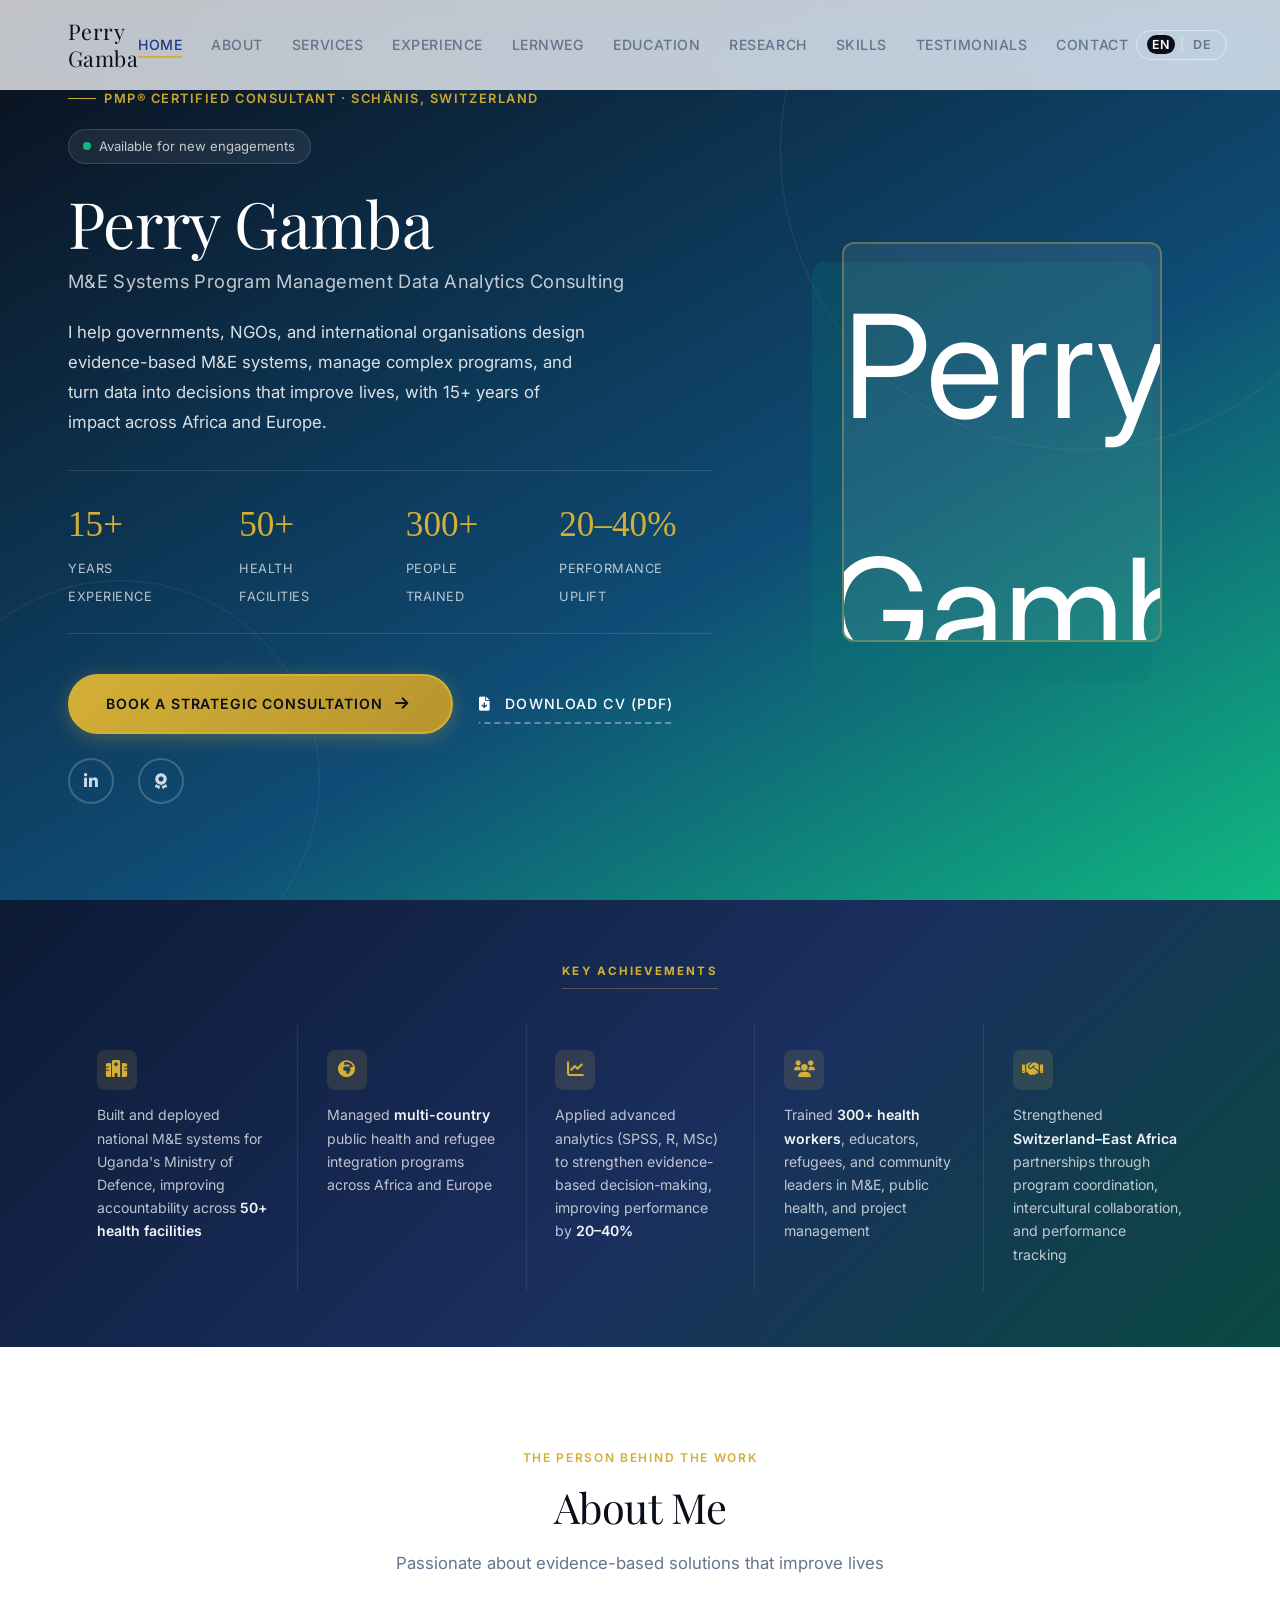
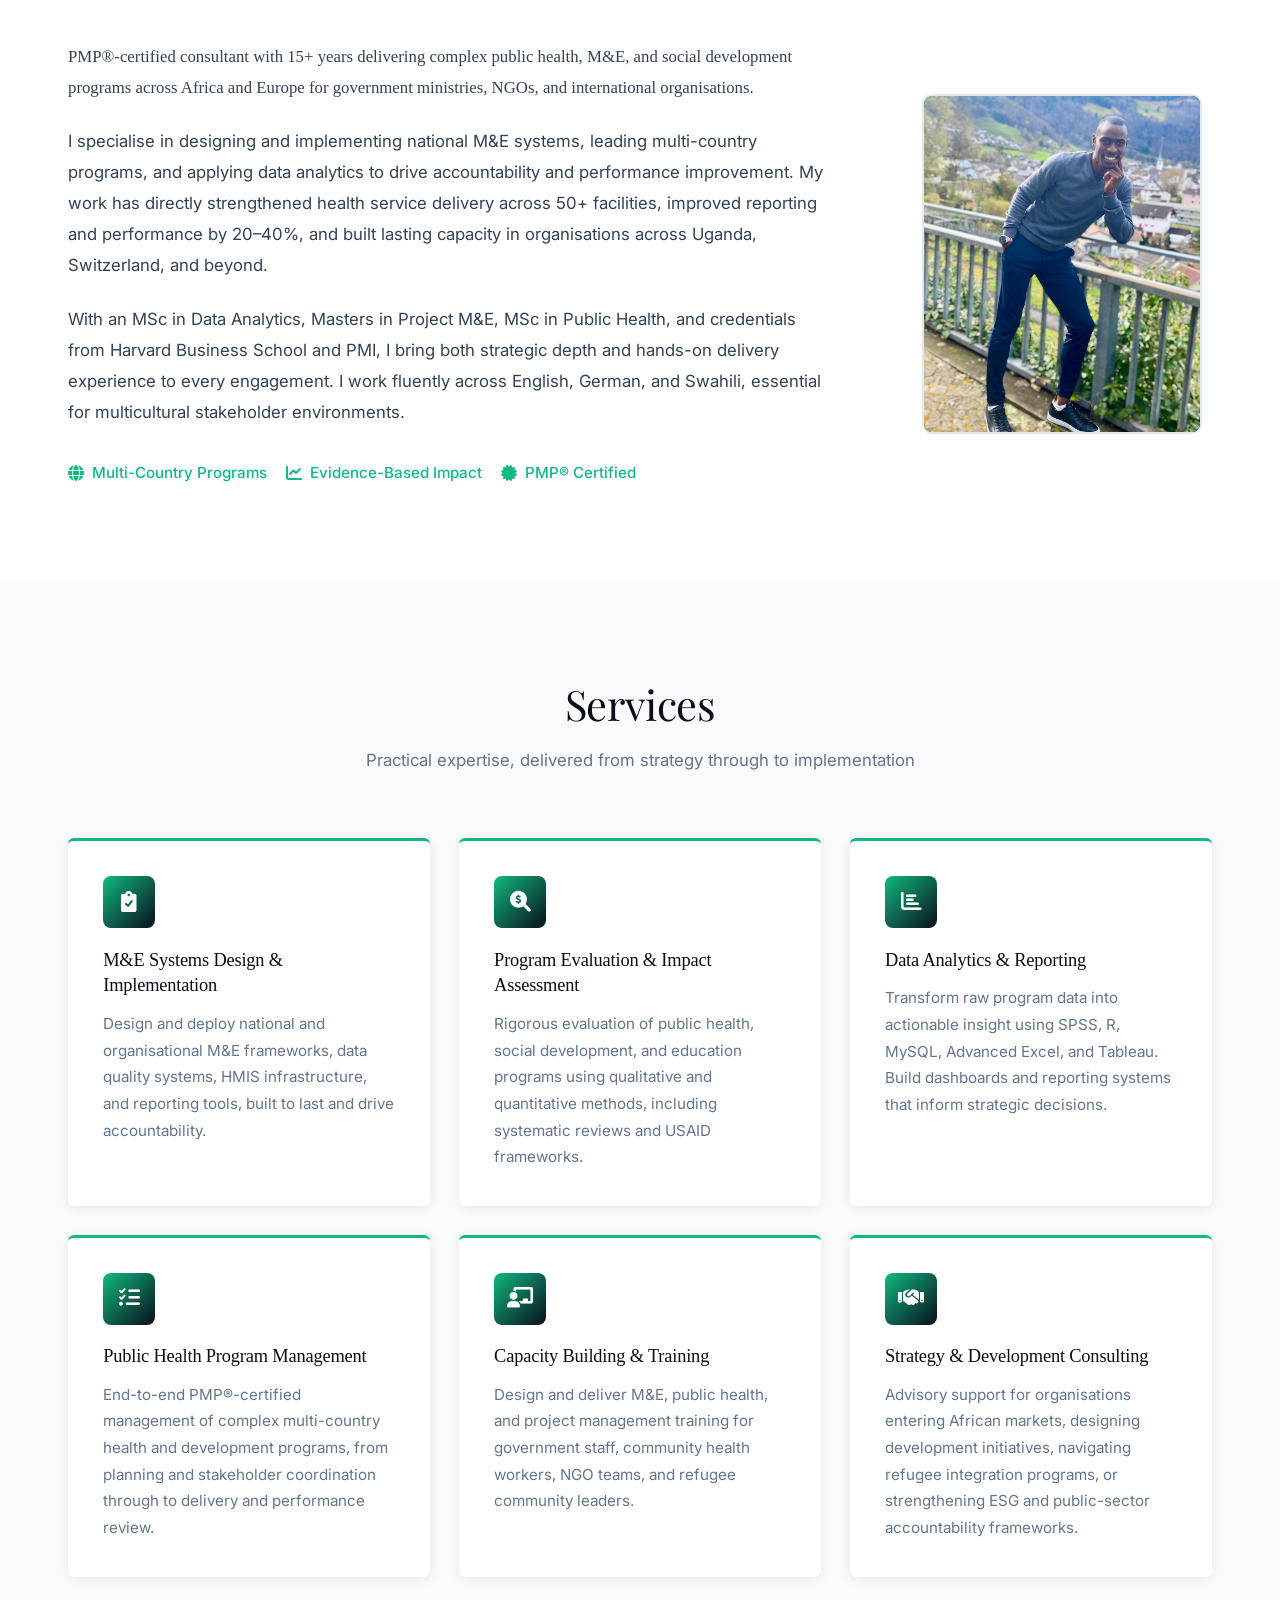
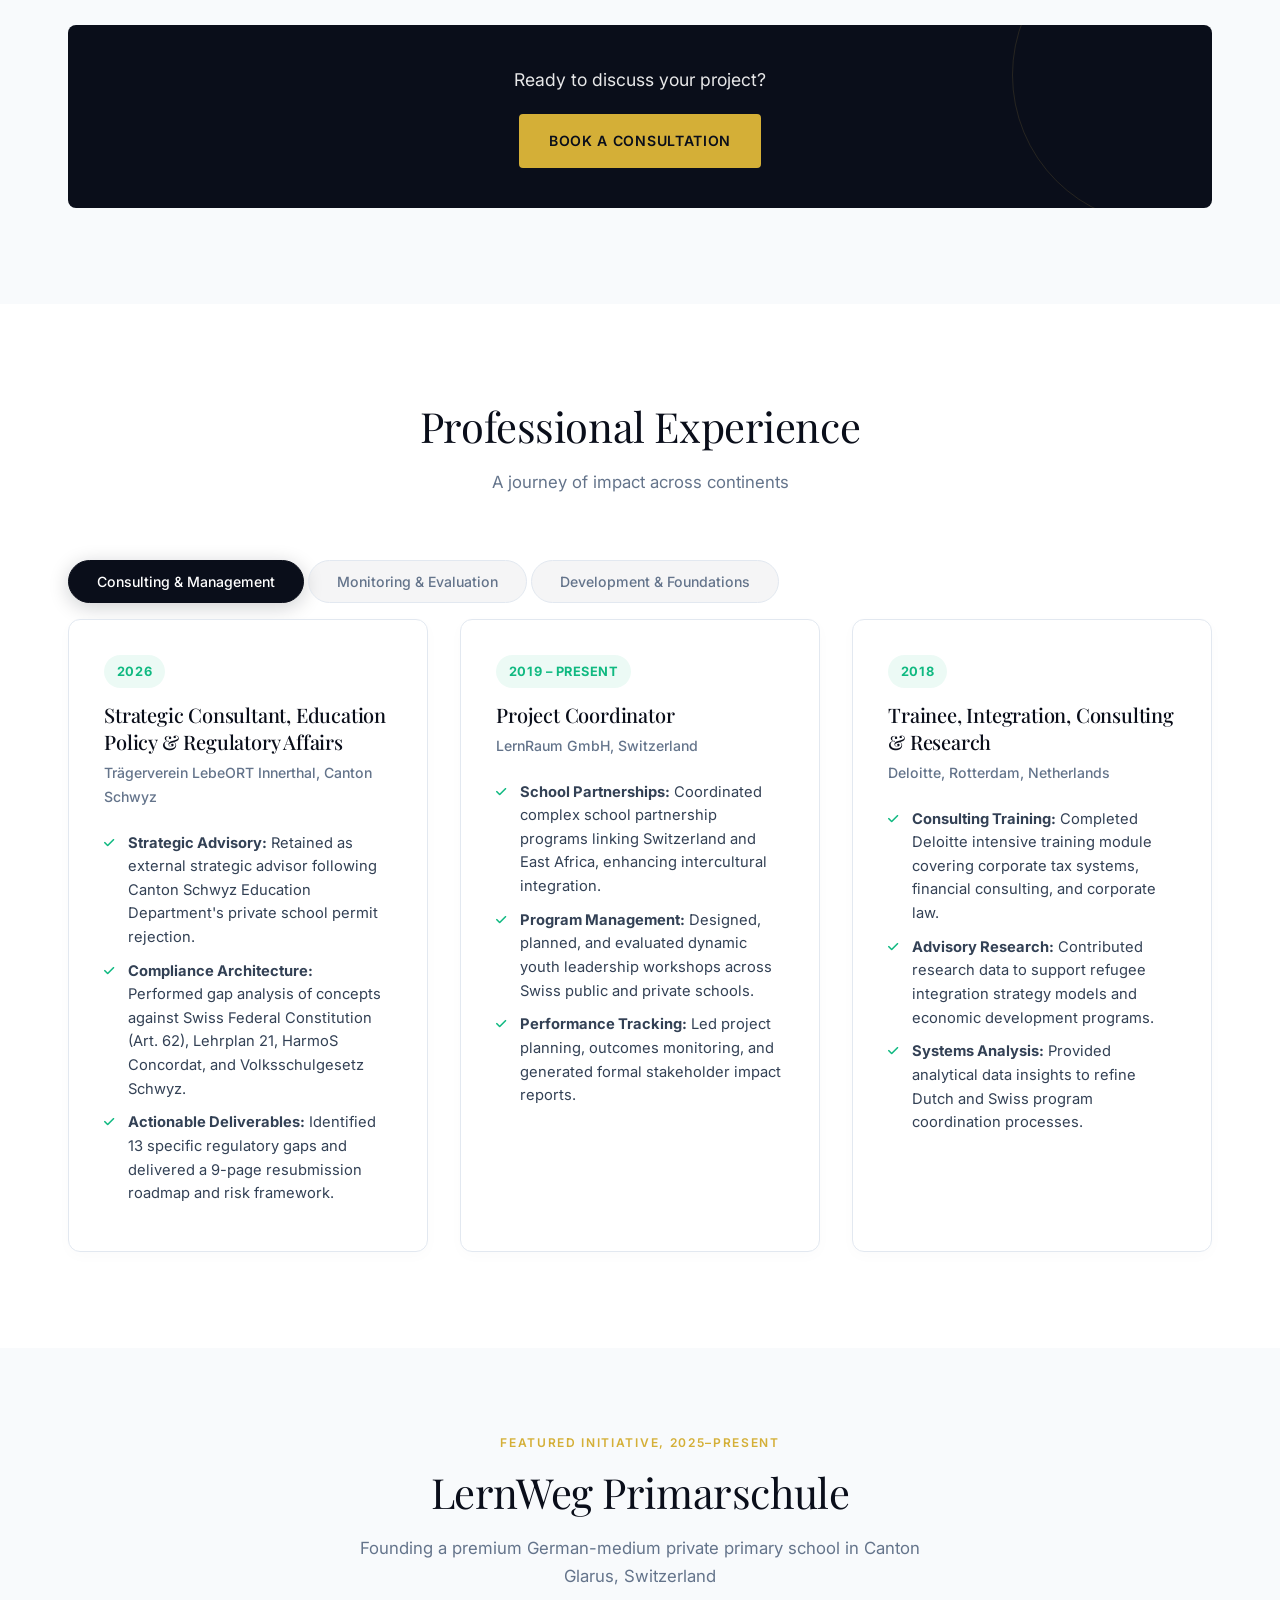
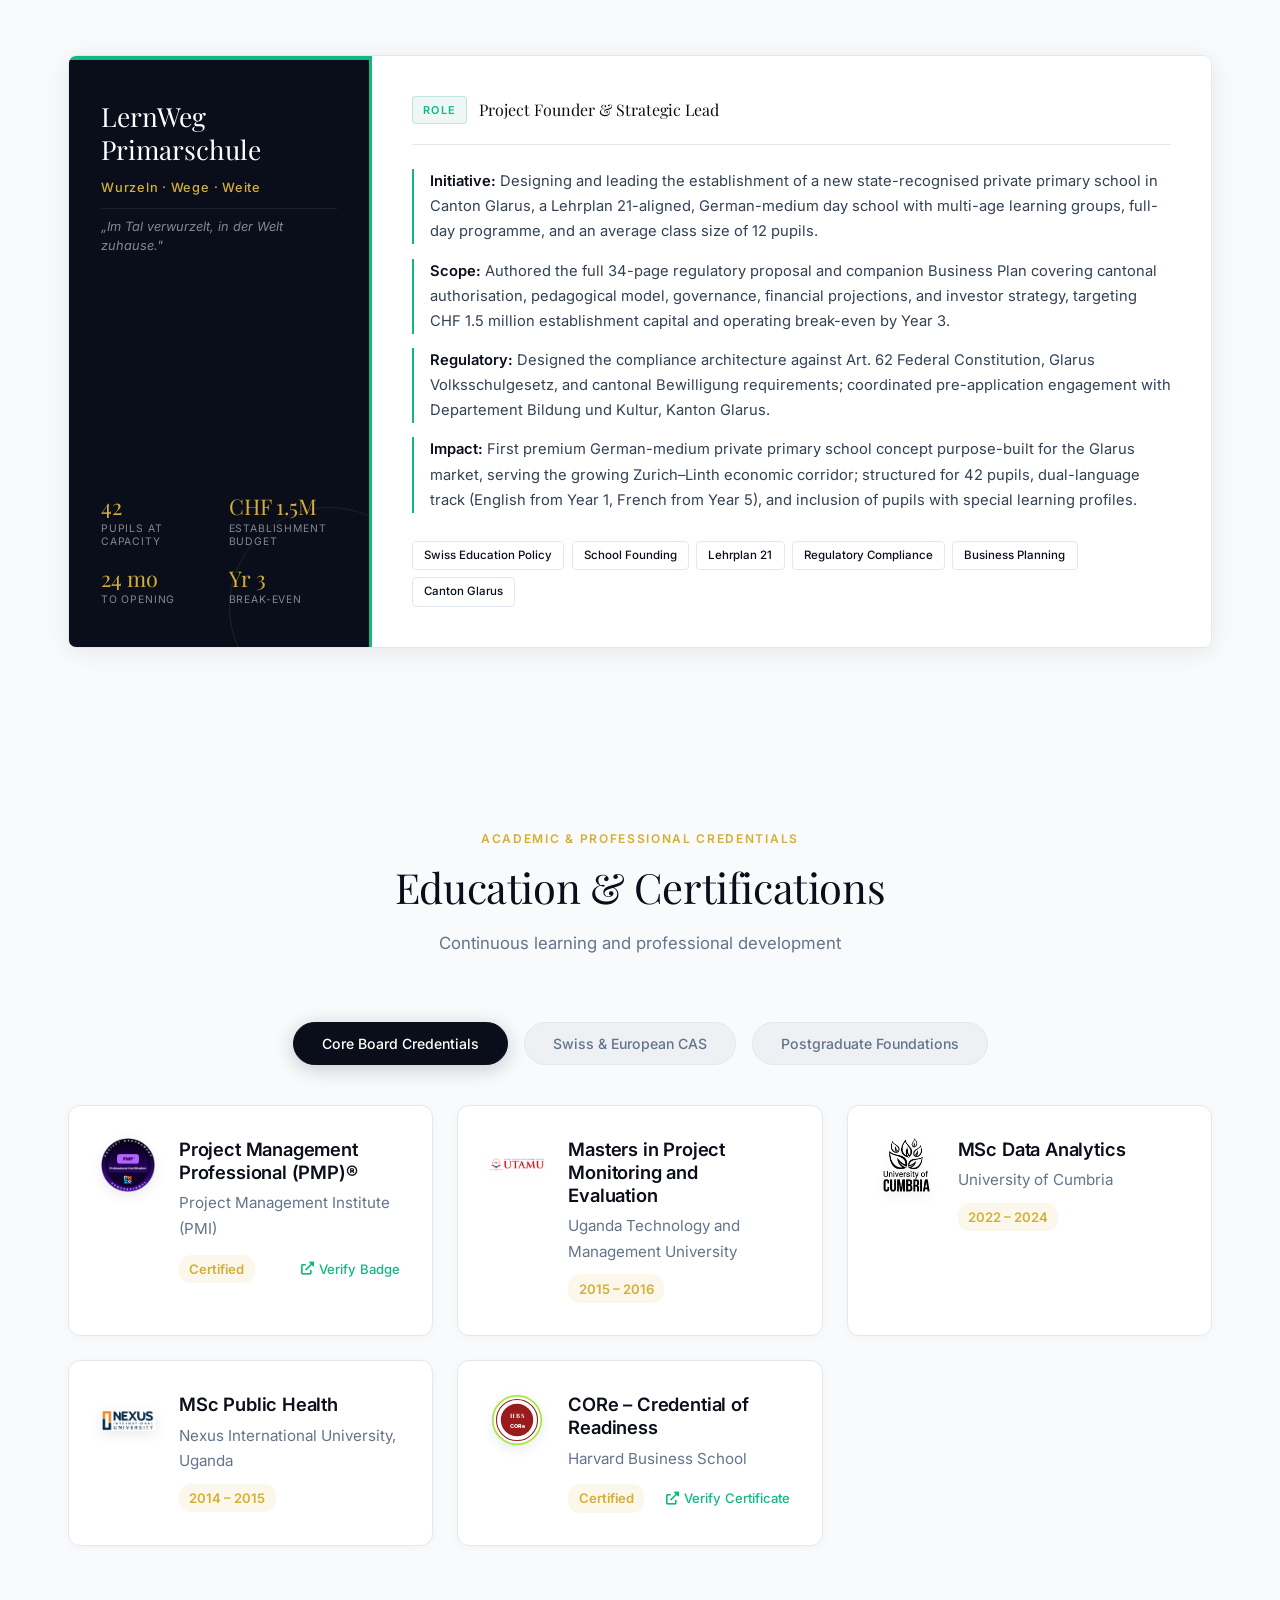
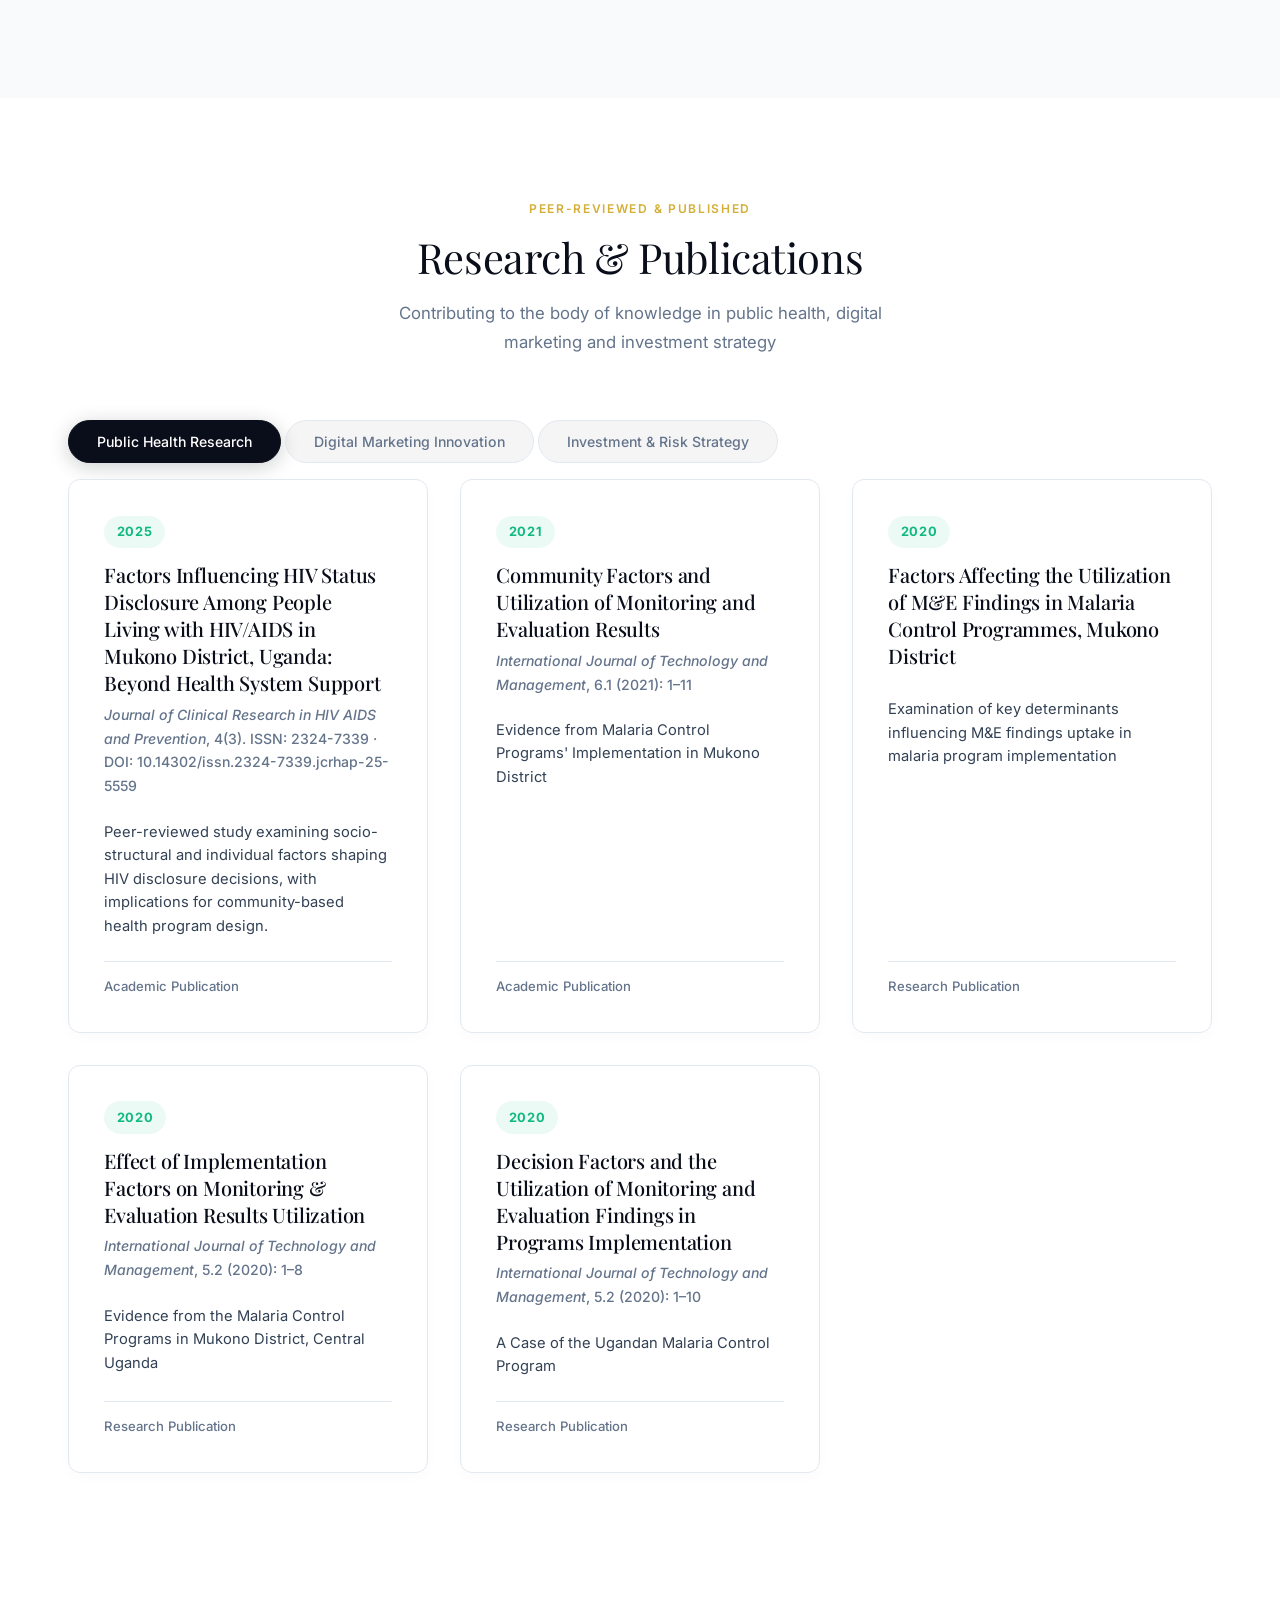
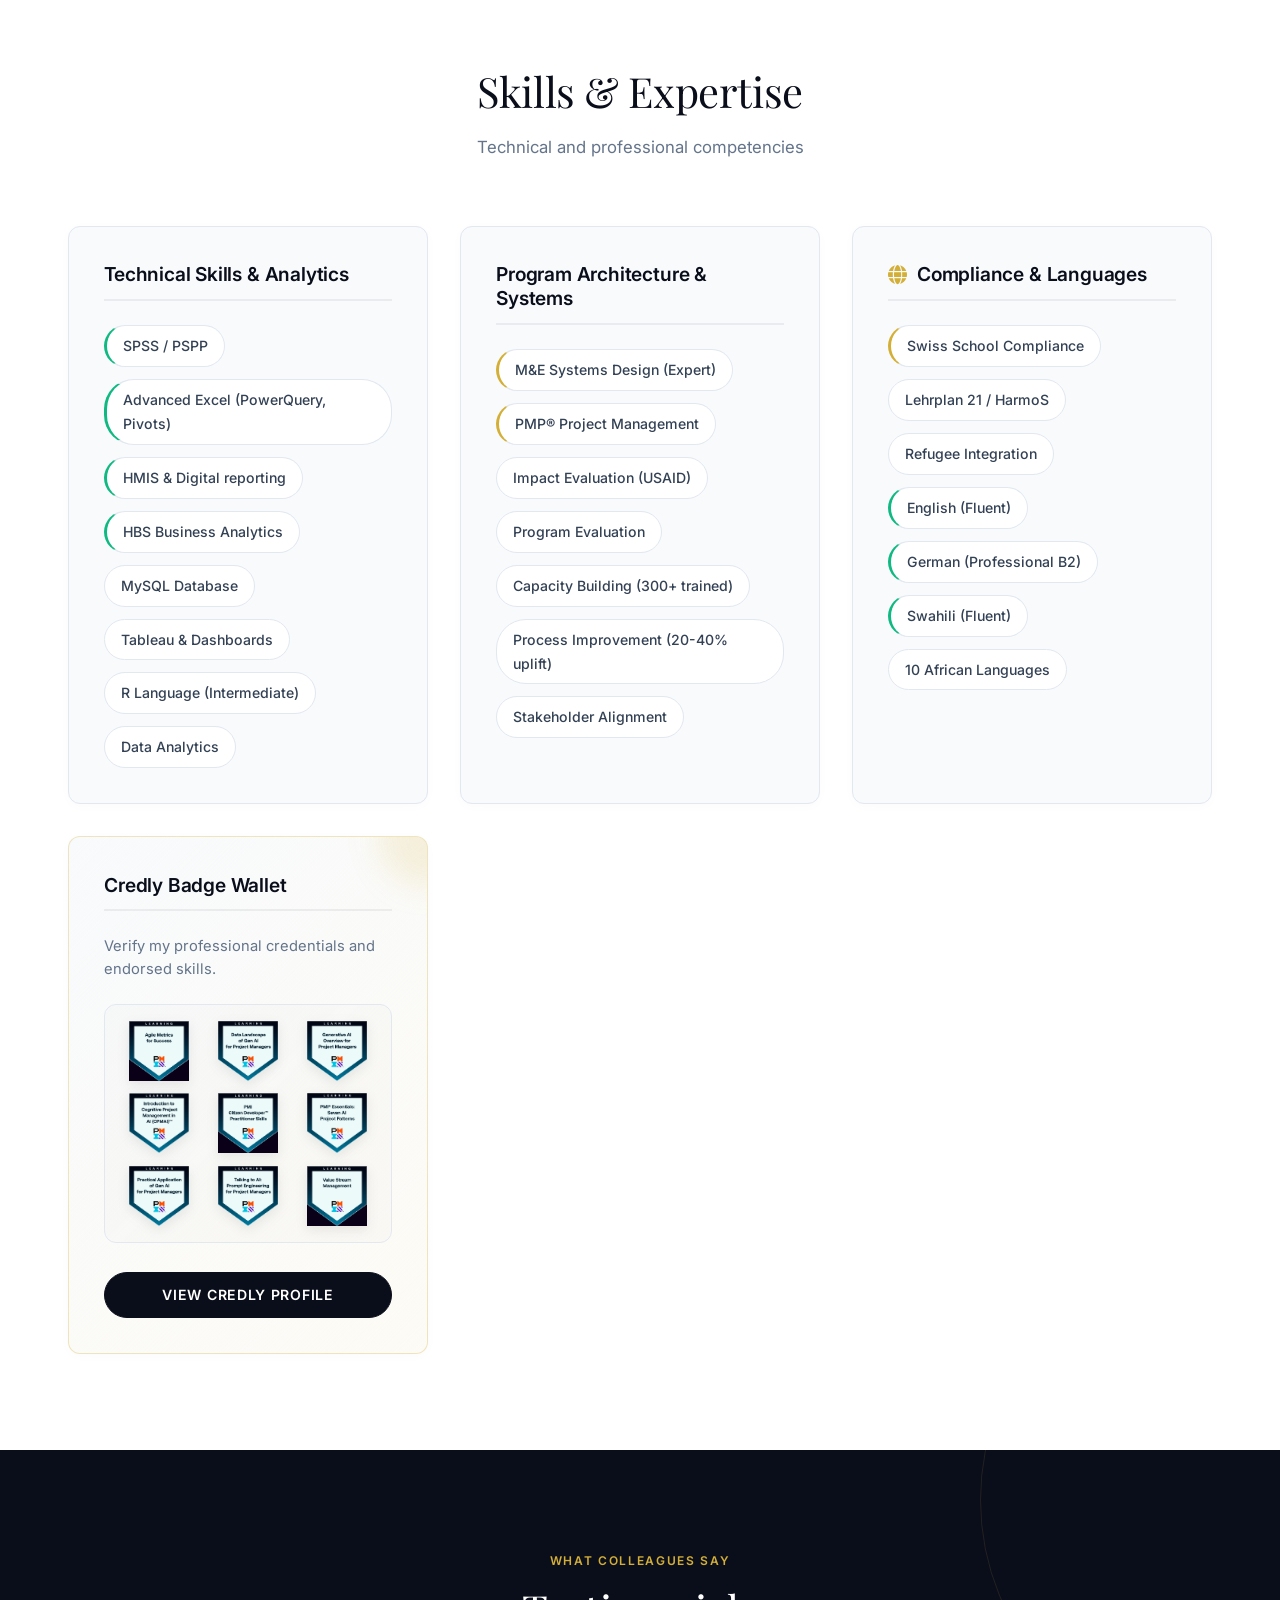
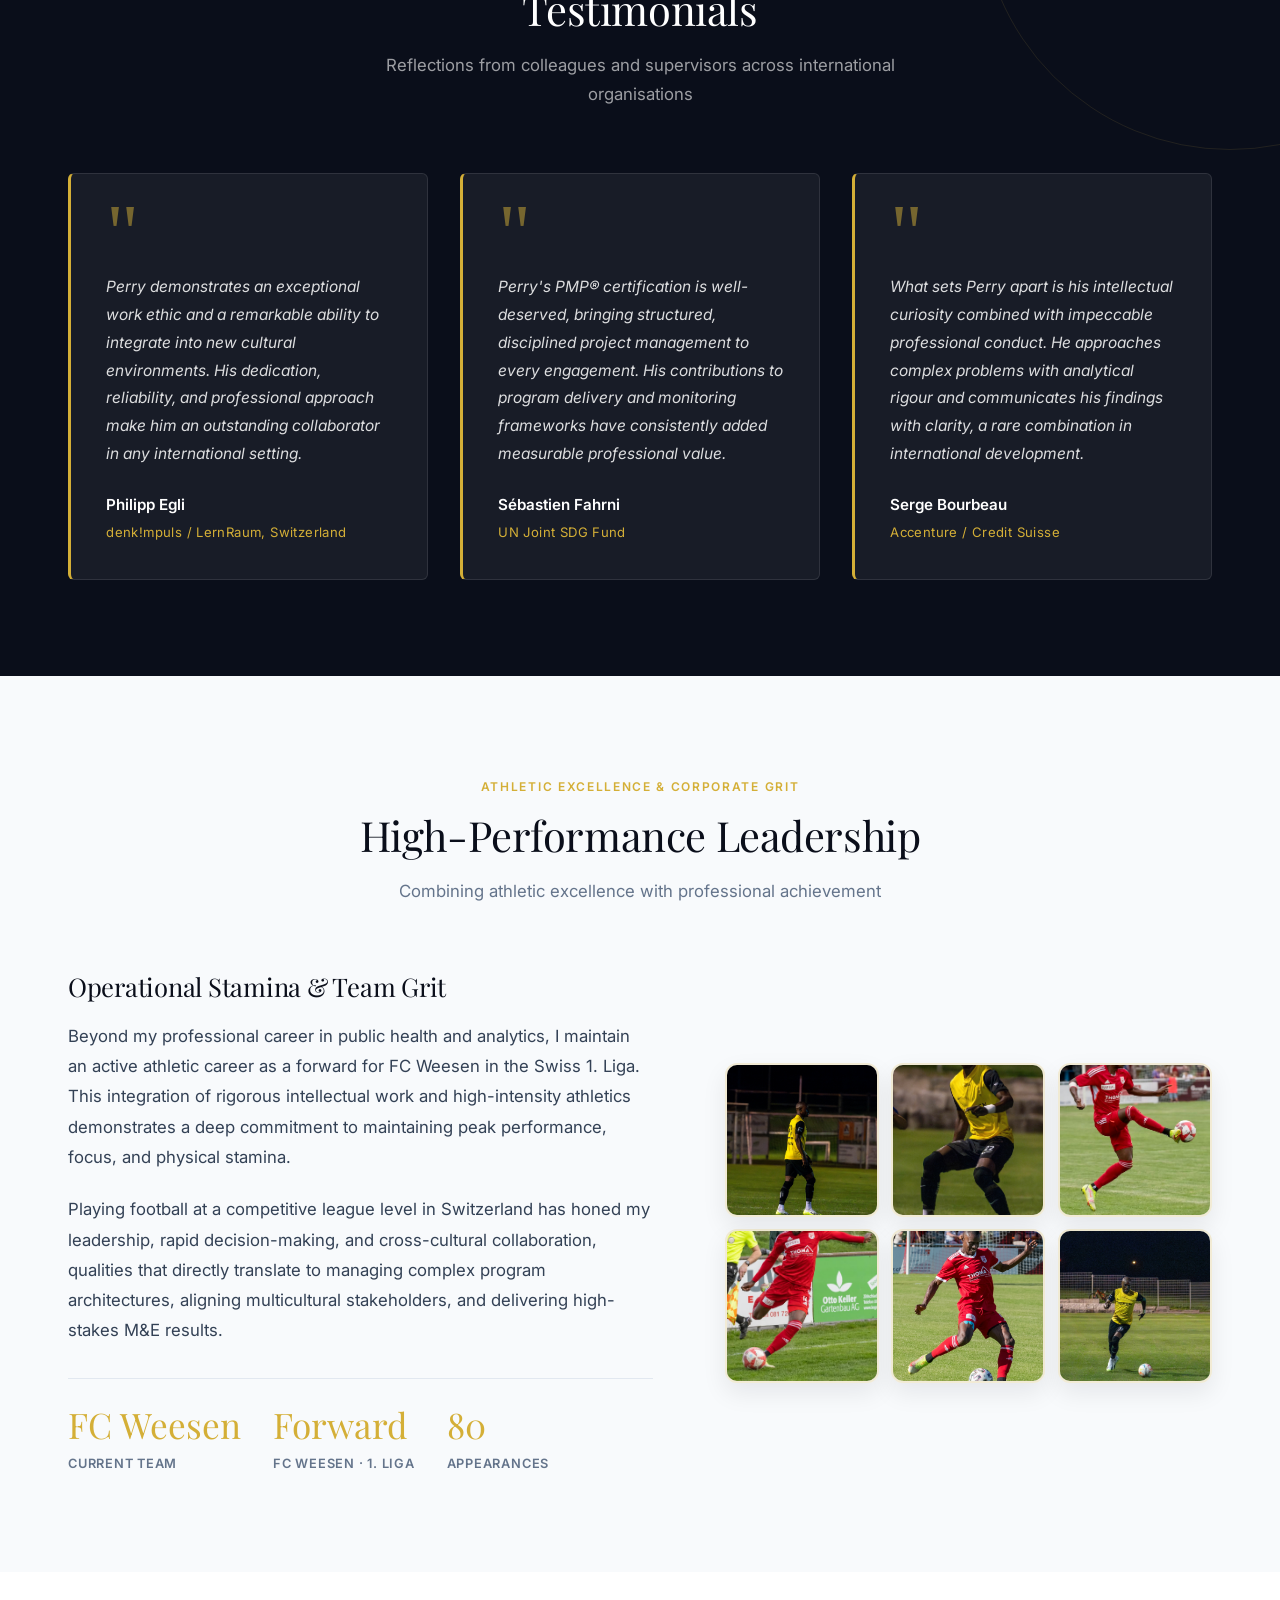
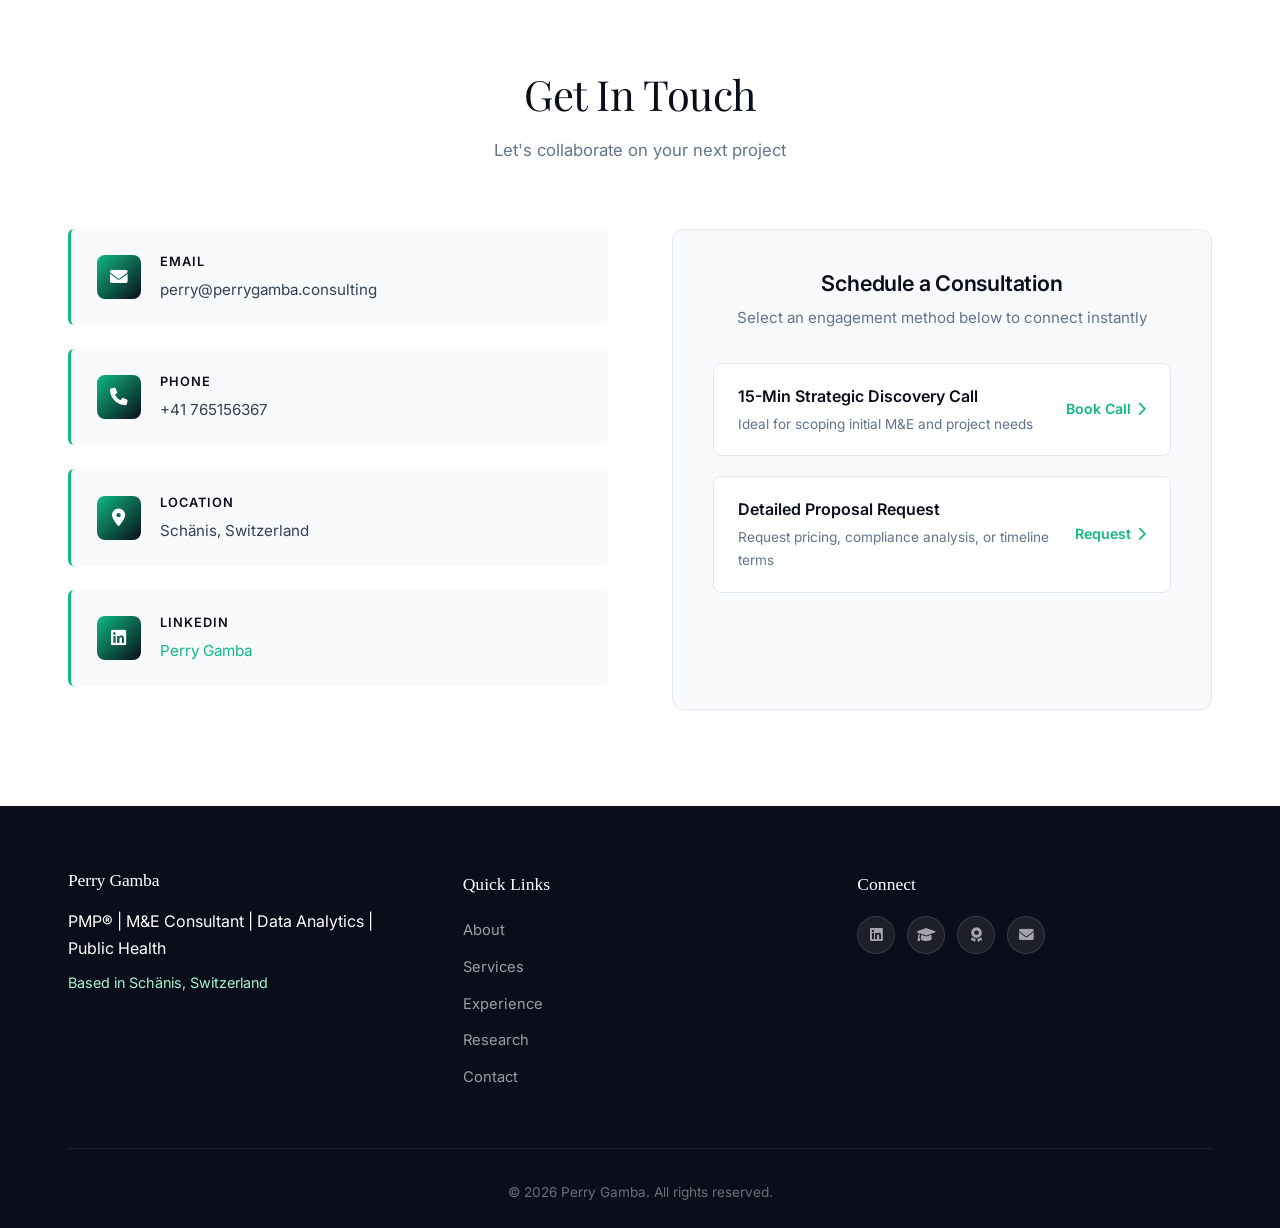
==== index.html @ e929fe18 "Improve explanation and journal details for digital marketing forms study (3377)" ====
<!DOCTYPE html>
<html lang="en">
<head>
    <meta charset="UTF-8">
    <meta name="viewport" content="width=device-width, initial-scale=1.0">
    <title>Perry Gamba - M&E Consultant | Program Management | Data Analytics</title>
    <meta name="description" content="Perry Gamba is a PMP®-certified consultant with 15+ years of experience in M&E systems design, program management, public health, and data analytics across Africa and Europe. Based in Switzerland.">
    <link rel="stylesheet" href="styles.css">
    <link href="https://fonts.googleapis.com/css2?family=Playfair+Display:ital,wght@0,400..900;1,400..900&family=Inter:wght@300;400;500;600;700&display=swap" rel="stylesheet">
    <link rel="stylesheet" href="https://cdnjs.cloudflare.com/ajax/libs/font-awesome/6.0.0/css/all.min.css">
    
    <!-- Open Graph / Facebook Meta Tags -->
    <meta property="og:title" content="Perry Gamba - M&E Consultant | Program Management | Data Analytics">
    <meta property="og:description" content="PMP®-certified consultant with 15+ years of experience in M&E systems design, program management, public health, and data analytics across Africa and Europe. Based in Switzerland.">
    <meta property="og:image" content="https://www.perrygamba.consulting/assets/images/Z92_0616.jpeg">
    <meta property="og:url" content="https://www.perrygamba.consulting/">
    <meta property="og:type" content="website">

    <!-- Twitter Meta Tags -->
    <meta name="twitter:card" content="summary_large_image">
    <meta name="twitter:title" content="Perry Gamba - M&E Consultant | Program Management">
    <meta name="twitter:description" content="15+ years experience in public health program management, M&E systems design, and data analytics.">
    <meta name="twitter:image" content="https://www.perrygamba.consulting/assets/images/Z92_0616.jpeg">

    <!-- Favicon and App Icons -->
    <link rel="icon" type="image/svg+xml" href="data:image/svg+xml,<svg xmlns=%22http://www.w3.org/2000/svg%22 viewBox=%220 0 100 100%22><rect width=%22100%22 height=%22100%22 rx=%2220%22 fill=%22%230a0e1a%22/><text y=%22.75em%22 x=%22.18em%22 font-family=%22serif%22 font-size=%2260%22 fill=%22%23c9a84c%22 font-weight=%22bold%22>PG</text></svg>">
    
    <!-- JSON-LD Structured Schema -->
    <script type="application/ld+json">
    [
      {
        "@context": "https://schema.org",
        "@type": "Person",
        "name": "Perry Gamba",
        "jobTitle": "M&E Consultant & Program Manager",
        "description": "PMP®-certified consultant with 15+ years of experience in M&E systems design, program management, public health, and data analytics across Africa and Europe.",
        "url": "https://www.perrygamba.consulting",
        "image": "https://www.perrygamba.consulting/assets/images/Z92_0616.jpeg",
        "telephone": "+41765156367",
        "email": "perry@perrygamba.consulting",
        "address": {
          "@type": "PostalAddress",
          "addressLocality": "Schänis",
          "addressRegion": "SG",
          "postalCode": "8718",
          "addressCountry": "CH"
        },
        "sameAs": [
          "https://www.linkedin.com/in/perry-gamba-05147668/",
          "https://independent.academia.edu/PerryGamba"
        ],
        "hasCredential": [
          {"@type": "EducationalOccupationalCredential", "name": "PMP®, Project Management Professional", "credentialCategory": "certification"},
          {"@type": "EducationalOccupationalCredential", "name": "MSc Data Analytics", "credentialCategory": "degree"},
          {"@type": "EducationalOccupationalCredential", "name": "MSc Public Health", "credentialCategory": "degree"}
        ]
      },
      {
        "@context": "https://schema.org",
        "@type": "ProfessionalService",
        "name": "Perry Gamba Consulting",
        "image": "https://www.perrygamba.consulting/assets/images/Z92_0616.jpeg",
        "address": {
          "@type": "PostalAddress",
          "addressLocality": "Schänis",
          "addressRegion": "SG",
          "postalCode": "8718",
          "addressCountry": "CH"
        },
        "telephone": "+41765156367",
        "url": "https://www.perrygamba.consulting",
        "priceRange": "$$$",
        "knowsAbout": ["Monitoring and Evaluation", "Program Management", "Data Analytics", "Public Health", "Capacity Building"]
      }
    ]
    </script>
</head>
<body>
    <!-- Navigation -->
    <nav class="navbar">
        <div class="nav-container">
            <div class="nav-logo">
                <h2>Perry Gamba</h2>
            </div>
            <ul class="nav-menu">
                <li class="nav-item">
                    <a href="#home" class="nav-link" data-key="nav.home">Home</a>
                </li>
                <li class="nav-item">
                    <a href="#about" class="nav-link" data-key="nav.about">About</a>
                </li>
                <li class="nav-item">
                    <a href="#services" class="nav-link" data-key="nav.services">Services</a>
                </li>
                <li class="nav-item">
                    <a href="#experience" class="nav-link" data-key="nav.experience">Experience</a>
                </li>
                <li class="nav-item">
                    <a href="#lernweg" class="nav-link" data-key="nav.lernweg">LernWeg</a>
                </li>
                <li class="nav-item">
                    <a href="#education" class="nav-link" data-key="nav.education">Education</a>
                </li>
                <li class="nav-item">
                    <a href="#research" class="nav-link" data-key="nav.research">Research</a>
                </li>
                <li class="nav-item">
                    <a href="#skills" class="nav-link" data-key="nav.skills">Skills</a>
                </li>
                <li class="nav-item">
                    <a href="#testimonials" class="nav-link" data-key="nav.testimonials">Testimonials</a>
                </li>
                <li class="nav-item">
                    <a href="#contact" class="nav-link" data-key="nav.contact">Contact</a>
                </li>
            </ul>
            <div class="lang-toggle" role="group" aria-label="Language Selector">
                <button class="lang-btn active" data-lang="en" aria-label="Switch language to English">EN</button>
                <span class="lang-divider" aria-hidden="true">|</span>
                <button class="lang-btn" data-lang="de" aria-label="Sprache auf Deutsch umstellen">DE</button>
            </div>
            <div class="hamburger">
                <span class="bar"></span>
                <span class="bar"></span>
                <span class="bar"></span>
            </div>
        </div>
    </nav>

    <!-- Hero Section -->
    <section id="home" class="hero">
        <div class="hero-container">
            <div class="hero-content">
                <div class="hero-eyebrow" data-key="hero.eyebrow">PMP® Certified Consultant · Schänis, Switzerland</div>
                <div class="availability-badge">
                    <span class="availability-dot"></span>
                    <span data-key="hero.availability">Available for new engagements</span>
                </div>
                <h1 class="hero-title">
                    <span class="hero-name">Perry Gamba</span>
                    <span class="hero-subtitle" data-key="hero.subtitle">M&E Systems   Program Management   Data Analytics   Consulting</span>
                </h1>
                <p class="hero-description" data-key="hero.description">
                    I help governments, NGOs, and international organisations design evidence-based M&E systems, manage complex programs, and turn data into decisions that improve lives, with 15+ years of impact across Africa and Europe.
                </p>
                <div class="hero-stats">
                    <div class="stat">
                        <span class="stat-number">15+</span>
                        <span class="stat-label" data-key="hero.stat1">Years Experience</span>
                    </div>
                    <div class="stat">
                        <span class="stat-number">50+</span>
                        <span class="stat-label" data-key="hero.stat2">Health Facilities</span>
                    </div>
                    <div class="stat">
                        <span class="stat-number">300+</span>
                        <span class="stat-label" data-key="hero.stat3">People Trained</span>
                    </div>
                    <div class="stat">
                        <span class="stat-number">20–40%</span>
                        <span class="stat-label" data-key="hero.stat4">Performance Uplift</span>
                    </div>
                </div>
                <div class="hero-buttons-v2">
                    <a href="#contact" class="btn btn-premium-primary">
                        <span data-key="hero.cta.primary">Book a Strategic Consultation</span>
                        <i class="fas fa-arrow-right"></i>
                    </a>
                    <a id="cv-download-btn" href="assets/Perry_Gamba_CV_EN.pdf" download="Perry_Gamba_CV_EN.pdf" class="btn btn-premium-link" target="_blank">
                        <i class="fas fa-file-download"></i> <span data-key="hero.cta.cv">Download CV (PDF)</span>
                    </a>
                    <a href="https://www.linkedin.com/in/perry-gamba-05147668/" target="_blank" rel="noopener noreferrer" class="linkedin-icon-link">
                        <i class="fab fa-linkedin-in"></i>
                    </a>
                    <a href="https://www.credly.com/users/perry-gamba" target="_blank" rel="noopener noreferrer" class="credly-icon-link" title="Credly Portfolio">
                        <i class="fas fa-award"></i>
                    </a>
                </div>
            </div>
            <div class="hero-image">
                <div class="hero-avatar">
                    <img src="assets/images/Z92_0616.jpeg" alt="Perry Gamba" class="hero-photo" width="320" height="400" fetchpriority="high">
                </div>
            </div>
        </div>
    </section>

    <!-- Key Achievements Strip -->
    <section class="achievements-strip">
        <div class="container">
            <div class="achievements-strip-header">
                <span class="achievements-eyebrow" data-key="achieve.eyebrow">Key Achievements</span>
            </div>
            <div class="achievements-strip-grid">
                <div class="achievement-item">
                    <div class="achievement-icon"><i class="fas fa-hospital"></i></div>
                    <p data-key="achieve.1">Built and deployed national M&E systems for Uganda's Ministry of Defence, improving accountability across <strong>50+ health facilities</strong></p>
                </div>
                <div class="achievement-item">
                    <div class="achievement-icon"><i class="fas fa-globe-africa"></i></div>
                    <p data-key="achieve.2">Managed <strong>multi-country</strong> public health and refugee integration programs across Africa and Europe</p>
                </div>
                <div class="achievement-item">
                    <div class="achievement-icon"><i class="fas fa-chart-line"></i></div>
                    <p data-key="achieve.3">Applied advanced analytics (SPSS, R, MSc) to strengthen evidence-based decision-making, improving performance by <strong>20–40%</strong></p>
                </div>
                <div class="achievement-item">
                    <div class="achievement-icon"><i class="fas fa-users"></i></div>
                    <p data-key="achieve.4">Trained <strong>300+ health workers</strong>, educators, refugees, and community leaders in M&E, public health, and project management</p>
                </div>
                <div class="achievement-item">
                    <div class="achievement-icon"><i class="fas fa-handshake"></i></div>
                    <p data-key="achieve.5">Strengthened <strong>Switzerland–East Africa</strong> partnerships through program coordination, intercultural collaboration, and performance tracking</p>
                </div>
            </div>
        </div>
    </section>

    <!-- About Section -->
    <section id="about" class="about">
        <div class="container">
            <div class="section-header">
                <span class="section-eyebrow" data-key="about.eyebrow">The Person Behind the Work</span>
                <h2 class="section-title" data-key="about.title">About Me</h2>
                <p class="section-subtitle" data-key="about.subtitle">Passionate about evidence-based solutions that improve lives</p>
            </div>
            <div class="about-content">
                <div class="about-text">
                    <p class="about-intro" data-key="about.intro">
                        PMP®-certified consultant with 15+ years delivering complex public health, M&E, and social development programs across Africa and Europe for government ministries, NGOs, and international organisations.
                    </p>
                    <p data-key="about.p1">
                        I specialise in designing and implementing national M&E systems, leading multi-country programs, and applying data analytics to drive accountability and performance improvement. My work has directly strengthened health service delivery across 50+ facilities, improved reporting and performance by 20–40%, and built lasting capacity in organisations across Uganda, Switzerland, and beyond.
                    </p>
                    <p data-key="about.p2">
                        With an MSc in Data Analytics, Masters in Project M&E, MSc in Public Health, and credentials from Harvard Business School and PMI, I bring both strategic depth and hands-on delivery experience to every engagement. I work fluently across English, German, and Swahili essential for multicultural stakeholder environments.
                    </p>
                    <div class="about-highlights">
                        <div class="highlight">
                            <i class="fas fa-globe"></i>
                            <span data-key="about.h1">Multi-Country Programs</span>
                        </div>
                        <div class="highlight">
                            <i class="fas fa-chart-line"></i>
                            <span data-key="about.h2">Evidence-Based Impact</span>
                        </div>
                        <div class="highlight">
                            <i class="fas fa-certificate"></i>
                            <span data-key="about.h3">PMP® Certified</span>
                        </div>
                    </div>
                </div>
                <div class="about-image">
                    <div class="about-avatar">
                        <img src="assets/images/IMG_3593.jpg" alt="Perry Gamba Professional" class="about-photo">
                    </div>
                </div>
            </div>
        </div>
    </section>

    <!-- Services Section -->
    <section id="services" class="services">
        <div class="container">
            <div class="section-header">
                <h2 class="section-title" data-key="services.title">Services</h2>
                <p class="section-subtitle" data-key="services.subtitle">Practical expertise, delivered from strategy through to implementation</p>
            </div>
            <div class="services-grid">
                <div class="service-card">
                    <div class="service-icon"><i class="fas fa-clipboard-check"></i></div>
                    <h3 data-key="s1.title">M&E Systems Design & Implementation</h3>
                    <p data-key="s1.desc">Design and deploy national and organisational M&E frameworks, data quality systems, HMIS infrastructure, and reporting tools built to last and drive accountability.</p>
                </div>
                <div class="service-card">
                    <div class="service-icon"><i class="fas fa-search-dollar"></i></div>
                    <h3 data-key="s2.title">Program Evaluation & Impact Assessment</h3>
                    <p data-key="s2.desc">Rigorous evaluation of public health, social development, and education programs using qualitative and quantitative methods, including systematic reviews and USAID frameworks.</p>
                </div>
                <div class="service-card">
                    <div class="service-icon"><i class="fas fa-chart-bar"></i></div>
                    <h3 data-key="s3.title">Data Analytics & Reporting</h3>
                    <p data-key="s3.desc">Transform raw program data into actionable insight using SPSS, R, MySQL, Advanced Excel, and Tableau. Build dashboards and reporting systems that inform strategic decisions.</p>
                </div>
                <div class="service-card">
                    <div class="service-icon"><i class="fas fa-tasks"></i></div>
                    <h3 data-key="s4.title">Public Health Program Management</h3>
                    <p data-key="s4.desc">End-to-end PMP®-certified management of complex multi-country health and development programs from planning and stakeholder coordination through to delivery and performance review.</p>
                </div>
                <div class="service-card">
                    <div class="service-icon"><i class="fas fa-chalkboard-teacher"></i></div>
                    <h3 data-key="s5.title">Capacity Building & Training</h3>
                    <p data-key="s5.desc">Design and deliver M&E, public health, and project management training for government staff, community health workers, NGO teams, and refugee community leaders.</p>
                </div>
                <div class="service-card">
                    <div class="service-icon"><i class="fas fa-handshake"></i></div>
                    <h3 data-key="s6.title">Strategy & Development Consulting</h3>
                    <p data-key="s6.desc">Advisory support for organisations entering African markets, designing development initiatives, navigating refugee integration programs, or strengthening ESG and public-sector accountability frameworks.</p>
                </div>
            </div>
            <div class="services-cta">
                <p data-key="services.cta.text">Ready to discuss your project?</p>
                <a href="#contact" class="btn btn-primary" data-key="services.cta.button">Book a Consultation</a>
            </div>
        </div>
    </section>

    <!-- Experience Section -->
    <section id="experience" class="experience">
        <div class="container">
            <div class="section-header">
                <h2 class="section-title" data-key="experience.title">Professional Experience</h2>
                <p class="section-subtitle" data-key="experience.subtitle">A journey of impact across continents</p>
            </div>
            
            <div class="experience-tabs-container">
                <div class="experience-tabs">
                    <button class="tab-btn active" data-tab="exp-consulting" data-key="exp.tab.consulting">Consulting &amp; Management</button>
                    <button class="tab-btn" data-tab="exp-me" data-key="exp.tab.me">Monitoring &amp; Evaluation</button>
                    <button class="tab-btn" data-tab="exp-development" data-key="exp.tab.development">Development &amp; Foundations</button>
                </div>
                
                <div class="tab-content">
                    <!-- Tab 1: Consulting & Management -->
                    <div class="tab-pane active" id="exp-consulting">
                        <div class="exp-grid">
                            <div class="exp-card-v2">
                                <div class="exp-card-header">
                                    <span class="exp-card-date">2026</span>
                                    <h3 class="exp-card-title" data-key="exp.1.title">Strategic Consultant, Education Policy &amp; Regulatory Affairs</h3>
                                    <span class="exp-card-org">Trägerverein LebeORT Innerthal, Canton Schwyz</span>
                                </div>
                                <ul class="exp-card-bullets" data-key="exp.1.desc">
                                    <li><strong>Strategic Advisory:</strong> Retained as external strategic advisor following Canton Schwyz Education Department's private school permit rejection.</li>
                                    <li><strong>Compliance Architecture:</strong> Performed gap analysis of concepts against Swiss Federal Constitution (Art. 62), Lehrplan 21, HarmoS Concordat, and Volksschulgesetz Schwyz.</li>
                                    <li><strong>Actionable Deliverables:</strong> Identified 13 specific regulatory gaps and delivered a 9-page resubmission roadmap and risk framework.</li>
                                </ul>
                            </div>
                            
                            <div class="exp-card-v2">
                                <div class="exp-card-header">
                                    <span class="exp-card-date">2019 – Present</span>
                                    <h3 class="exp-card-title" data-key="exp.2.title">Project Coordinator</h3>
                                    <span class="exp-card-org">LernRaum GmbH, Switzerland</span>
                                </div>
                                <ul class="exp-card-bullets" data-key="exp.2.desc">
                                    <li><strong>School Partnerships:</strong> Coordinated complex school partnership programs linking Switzerland and East Africa, enhancing intercultural integration.</li>
                                    <li><strong>Program Management:</strong> Designed, planned, and evaluated dynamic youth leadership workshops across Swiss public and private schools.</li>
                                    <li><strong>Performance Tracking:</strong> Led project planning, outcomes monitoring, and generated formal stakeholder impact reports.</li>
                                </ul>
                            </div>
                            
                            <div class="exp-card-v2">
                                <div class="exp-card-header">
                                    <span class="exp-card-date">2018</span>
                                    <h3 class="exp-card-title" data-key="exp.4.title">Trainee, Integration, Consulting &amp; Research</h3>
                                    <span class="exp-card-org">Deloitte, Rotterdam, Netherlands</span>
                                </div>
                                <ul class="exp-card-bullets" data-key="exp.4.desc">
                                    <li><strong>Consulting Training:</strong> Completed Deloitte intensive training module covering corporate tax systems, financial consulting, and corporate law.</li>
                                    <li><strong>Advisory Research:</strong> Contributed research data to support refugee integration strategy models and economic development programs.</li>
                                    <li><strong>Systems Analysis:</strong> Provided analytical data insights to refine Dutch and Swiss program coordination processes.</li>
                                </ul>
                            </div>
                        </div>
                    </div>
                    
                    <!-- Tab 2: Monitoring & Evaluation -->
                    <div class="tab-pane" id="exp-me">
                        <div class="exp-grid">
                            <div class="exp-card-v2">
                                <div class="exp-card-header">
                                    <span class="exp-card-date">2014 – 2018</span>
                                    <h3 class="exp-card-title" data-key="exp.5.title">M&amp;E / Health Component Manager (Part-Time)</h3>
                                    <span class="exp-card-org">Uganda Rural Literacy &amp; Community Development Association</span>
                                </div>
                                <ul class="exp-card-bullets" data-key="exp.5.desc">
                                    <li><strong>M&amp;E Coordination:</strong> Managed field M&amp;E components for community health, sanitation, and social development initiatives.</li>
                                    <li><strong>Public Health Training:</strong> Educated refugee and cultural community leaders on public health, environmental hygiene, and sanitation frameworks.</li>
                                    <li><strong>Data &amp; Assessments:</strong> Organized national health surveys, camps, and supplied strategic recommendations to executive directors.</li>
                                </ul>
                            </div>
                            
                            <div class="exp-card-v2">
                                <div class="exp-card-header">
                                    <span class="exp-card-date">2009 – 2018</span>
                                    <h3 class="exp-card-title" data-key="exp.6.title">Monitoring &amp; Evaluation Manager</h3>
                                    <span class="exp-card-org">Ministry of Defence, Directorate of Medical Services, Uganda</span>
                                </div>
                                <ul class="exp-card-bullets" data-key="exp.6.desc">
                                    <li><strong>National M&amp;E System:</strong> Designed and deployed national M&amp;E and digital HMIS systems adopted across Uganda's Ministry of Defence Medical Directorate.</li>
                                    <li><strong>Performance tracking:</strong> Managed reporting, audits, and performance metrics across 50+ military health facilities.</li>
                                    <li><strong>Capacity &amp; Performance:</strong> Trained 300+ community health facilitators and achieved a 20-40% measurable improvement in reporting quality.</li>
                                    <li><strong>Strategic Liaison:</strong> Successfully coordinated reporting between Ministry leadership, Parliament, and international donors.</li>
                                </ul>
                            </div>
                        </div>
                    </div>
                    
                    <!-- Tab 3: Development & Foundations -->
                    <div class="tab-pane" id="exp-development">
                        <div class="exp-grid">
                            <div class="exp-card-v2">
                                <div class="exp-card-header">
                                    <span class="exp-card-date">2019 – 2020</span>
                                    <h3 class="exp-card-title" data-key="exp.3.title">Mentee / Mentor</h3>
                                    <span class="exp-card-org">Deloitte CARE, Zurich, Switzerland</span>
                                </div>
                                <ul class="exp-card-bullets" data-key="exp.3.desc">
                                    <li><strong>Refugee Integration:</strong> Guided professional integration and economic enablement of refugee and migrant candidates in Switzerland.</li>
                                    <li><strong>Capacity Building:</strong> Facilitated structured project management and entrepreneurship workshops, developing practical training curricula.</li>
                                    <li><strong>Intercultural Coaching:</strong> Mentored participants to build essential Swiss workplace capabilities, soft skills, and local professional networks.</li>
                                </ul>
                            </div>
                            
                            <div class="exp-card-v2">
                                <div class="exp-card-header">
                                    <span class="exp-card-date">2003 – 2009</span>
                                    <h3 class="exp-card-title" data-key="exp.7.title">Program Officer</h3>
                                    <span class="exp-card-org">USAID, Uganda Oil Seed Producers Association, Kampala</span>
                                </div>
                                <ul class="exp-card-bullets" data-key="exp.7.desc">
                                    <li><strong>Community Mobilisation:</strong> Facilitated field workshops and coordinated regional community mobilization for agricultural development.</li>
                                    <li><strong>Coordination &amp; Reporting:</strong> Coordinated project timelines, tracked deliverables, and generated field reports for USAID project directors.</li>
                                </ul>
                            </div>
                            
                            <div class="exp-card-v2">
                                <div class="exp-card-header">
                                    <span class="exp-card-date">2002 – 2003</span>
                                    <h3 class="exp-card-title" data-key="exp.8.title">Accounts Assistant</h3>
                                    <span class="exp-card-org">Save the Children UK, Kampala, Uganda</span>
                                </div>
                                <ul class="exp-card-bullets" data-key="exp.8.desc">
                                    <li><strong>Financial Control:</strong> Administered daily financial reconciliation, managed cash flows, and prepared monthly expenditure ledgers.</li>
                                    <li><strong>Compliance Auditing:</strong> Guaranteed strict alignment with Save the Children UK financial systems and international donor requirements.</li>
                                </ul>
                            </div>
                        </div>
                    </div>
                </div>
            </div>
        </div>
    </section>

    <!-- LernWeg Initiative Section -->
    <section id="lernweg" class="lernweg-section">
        <div class="container">
            <div class="section-header">
                <span class="section-eyebrow" data-key="lernweg.eyebrow">Featured Initiative · 2025–Present</span>
                <h2 class="section-title" data-key="lernweg.title">LernWeg Primarschule</h2>
                <p class="section-subtitle" data-key="lernweg.subtitle">Founding a premium German-medium private primary school in Canton Glarus, Switzerland</p>
            </div>

            <div class="lernweg-card">
                <div class="lernweg-identity">
                    <div class="lernweg-logo-block">
                        <span class="lernweg-name">LernWeg<br>Primarschule</span>
                        <span class="lernweg-triad">Wurzeln · Wege · Weite</span>
                        <span class="lernweg-tagline" data-key="lernweg.tagline">„Im Tal verwurzelt, in der Welt zuhause."</span>
                    </div>
                    <div class="lernweg-stats-row">
                        <div class="lw-stat">
                            <span class="lw-stat-num">42</span>
                            <span class="lw-stat-label" data-key="lernweg.stat1">Pupils at Capacity</span>
                        </div>
                        <div class="lw-stat">
                            <span class="lw-stat-num">CHF 1.5M</span>
                            <span class="lw-stat-label" data-key="lernweg.stat2">Establishment Budget</span>
                        </div>
                        <div class="lw-stat">
                            <span class="lw-stat-num">24 mo</span>
                            <span class="lw-stat-label" data-key="lernweg.stat3">To Opening</span>
                        </div>
                        <div class="lw-stat">
                            <span class="lw-stat-num">Yr 3</span>
                            <span class="lw-stat-label" data-key="lernweg.stat4">Break-even</span>
                        </div>
                    </div>
                </div>

                <div class="lernweg-body">
                    <div class="lernweg-role">
                        <span class="lernweg-role-label" data-key="lernweg.role.label">Role</span>
                        <span class="lernweg-role-value" data-key="lernweg.role.value">Project Founder &amp; Strategic Lead</span>
                    </div>
                    <ul class="lernweg-bullets">
                        <li data-key="lernweg.b1"><strong>Initiative:</strong> Designing and leading the establishment of a new state-recognised private primary school in Canton Glarus, a Lehrplan 21-aligned, German-medium day school with multi-age learning groups, full-day programme, and an average class size of 12 pupils.</li>
                        <li data-key="lernweg.b2"><strong>Scope:</strong> Authored the full 34-page regulatory proposal and companion Business Plan covering cantonal authorisation, pedagogical model, governance, financial projections, and investor strategy, targeting CHF 1.5 million establishment capital and operating break-even by Year 3.</li>
                        <li data-key="lernweg.b3"><strong>Regulatory:</strong> Designing the compliance architecture against Art. 62 Federal Constitution, Glarus Volksschulgesetz, and cantonal Bewilligung requirements; coordinated pre-application engagement with Departement Bildung und Kultur, Kanton Glarus.</li>
                        <li data-key="lernweg.b4"><strong>Impact:</strong> First premium German-medium private primary school concept purpose-built for the Glarus market, serving the growing Zurich–Linth economic corridor; structured for 42 pupils, dual-language track (English from Year 1, French from Year 5), and inclusion of pupils with special learning profiles.</li>
                    </ul>
                    <div class="lernweg-tags">
                        <span class="lw-tag" data-key="lernweg.tag1">Swiss Education Policy</span>
                        <span class="lw-tag" data-key="lernweg.tag2">School Founding</span>
                        <span class="lw-tag" data-key="lernweg.tag3">Lehrplan 21</span>
                        <span class="lw-tag" data-key="lernweg.tag4">Regulatory Compliance</span>
                        <span class="lw-tag" data-key="lernweg.tag5">Business Planning</span>
                        <span class="lw-tag" data-key="lernweg.tag6">Canton Glarus</span>
                    </div>
                </div>
            </div>
        </div>
    </section>

    <!-- Education Section -->
    <section id="education" class="education">
        <div class="container">
            <div class="section-header">
                <span class="section-eyebrow" data-key="education.eyebrow">Academic & Professional Credentials</span>
                <h2 class="section-title" data-key="education.title">Education & Certifications</h2>
                <p class="section-subtitle" data-key="education.subtitle">Continuous learning and professional development</p>
            </div>
            
            <div class="credentials-tabs-container">
                <div class="credentials-tabs">
                    <button class="tab-btn active" data-tab="core-board" data-key="edu.tab.core">Core Board Credentials</button>
                    <button class="tab-btn" data-tab="specialized-swiss" data-key="edu.tab.swiss">Swiss & European CAS</button>
                    <button class="tab-btn" data-tab="academic-foundations" data-key="edu.tab.academic">Postgraduate Foundations</button>
                </div>
                
                <div class="tab-content">
                    <!-- Tab 1: Core Credentials -->
                    <div class="tab-pane active" id="core-board">
                        <div class="edu-grid-v2">
                            <div class="edu-card-v2">
                                <div class="edu-badge-graphic pmp-badge">
                                    <img src="assets/images/pmp-certification-badge.png" alt="Project Management Professional (PMP)®" style="width: 100%; height: 100%; object-fit: contain;">
                                </div>
                                <div class="edu-card-info">
                                    <h3>Project Management Professional (PMP)®</h3>
                                    <h4>Project Management Institute (PMI)</h4>
                                    <div class="edu-card-meta-row">
                                        <span class="edu-card-year" data-key="edu.year.certified">Certified</span>
                                        <a href="https://www.credly.com/badges/69c4404e-4393-4ead-9f63-ef66d8785470" target="_blank" class="edu-verify-link">
                                            <i class="fas fa-external-link-alt"></i> <span data-key="edu.verify.badge">Verify Badge</span>
                                        </a>
                                    </div>
                                </div>
                            </div>
                            <div class="edu-card-v2">
                                <div class="edu-badge-graphic utamu-badge">
                                    <img src="assets/images/utamu-logo.png" alt="Uganda Technology and Management University" style="width: 100%; height: 100%; object-fit: contain;">
                                </div>
                                <div class="edu-card-info">
                                    <h3>Masters in Project Monitoring and Evaluation</h3>
                                    <h4>Uganda Technology and Management University</h4>
                                    <span class="edu-card-year">2015 – 2016</span>
                                </div>
                            </div>
                            <div class="edu-card-v2">
                                <div class="edu-badge-graphic cumbria-badge">
                                    <img src="assets/images/cumbria-logo.webp" alt="University of Cumbria" style="width: 100%; height: 100%; object-fit: contain;">
                                </div>
                                <div class="edu-card-info">
                                    <h3>MSc Data Analytics</h3>
                                    <h4>University of Cumbria</h4>
                                    <span class="edu-card-year">2022 – 2024</span>
                                </div>
                            </div>
                            <div class="edu-card-v2">
                                <div class="edu-badge-graphic nexus-badge">
                                    <img src="assets/images/nexus-logo.png" alt="Nexus International University" style="width: 100%; height: 100%; object-fit: contain;">
                                </div>
                                <div class="edu-card-info">
                                    <h3>MSc Public Health</h3>
                                    <h4>Nexus International University, Uganda</h4>
                                    <span class="edu-card-year">2014 – 2015</span>
                                </div>
                            </div>
                            <div class="edu-card-v2">
                                <div class="edu-badge-graphic hbs-badge">
                                    <svg viewBox="0 0 100 100" width="54" height="54">
                                        <circle cx="50" cy="50" r="45" fill="#ffffff" stroke="#a3e635" stroke-width="3"/>
                                        <circle cx="50" cy="50" r="38" fill="none" stroke="#991b1b" stroke-width="2"/>
                                        <circle cx="50" cy="50" r="30" fill="#991b1b"/>
                                        <text x="50" y="47" font-family="'Playfair Display', Georgia, serif" font-weight="bold" font-size="11" fill="#ffffff" text-anchor="middle">H B S</text>
                                        <text x="50" y="64" font-family="'Inter', sans-serif" font-weight="800" font-size="10" fill="#ffffff" text-anchor="middle">CORe</text>
                                    </svg>
                                </div>
                                <div class="edu-card-info">
                                    <h3>CORe – Credential of Readiness</h3>
                                    <h4>Harvard Business School</h4>
                                    <div class="edu-card-meta-row">
                                        <span class="edu-card-year" data-key="edu.year.certified">Certified</span>
                                        <a href="https://online.hbs.edu/verify-certificate?dvid=6DA192PC" target="_blank" class="edu-verify-link">
                                            <i class="fas fa-external-link-alt"></i> <span data-key="edu.verify.certificate">Verify Certificate</span>
                                        </a>
                                    </div>
                                </div>
                            </div>
                        </div>
                    </div>
                    
                    <!-- Tab 2: Swiss & European CAS -->
                    <div class="tab-pane" id="specialized-swiss">
                        <div class="edu-grid-v2">
                            <div class="edu-card-v2">
                                <div class="edu-badge-graphic fhgr-badge">
                                    <svg viewBox="0 0 100 100" width="54" height="54">
                                        <polygon points="50,5 92,25 92,75 50,95 8,75 8,25" fill="#0d9488" stroke="#ffffff" stroke-width="2"/>
                                        <circle cx="50" cy="50" r="30" fill="#ffffff"/>
                                        <text x="50" y="46" font-family="'Inter', sans-serif" font-weight="900" font-size="12" fill="#0d9488" text-anchor="middle">FHGR</text>
                                        <text x="50" y="62" font-family="'Inter', sans-serif" font-weight="bold" font-size="8" fill="#0a0e1a" text-anchor="middle">BIG DATA</text>
                                    </svg>
                                </div>
                                <div class="edu-card-info">
                                    <h3>Certificate of Advanced Studies (CAS) in Big Data Analysis</h3>
                                    <h4 data-key="edu.fhgr">University of Applied Sciences of the Grisons (FHGR)</h4>
                                    <span class="edu-card-year">April 2026</span>
                                </div>
                            </div>
                            <div class="edu-card-v2">
                                <div class="edu-card-icon"><i class="fas fa-utensils"></i></div>
                                <div class="edu-card-info">
                                    <h3>CAS – Nutritional Crises</h3>
                                    <h4>CERAH, Geneva</h4>
                                    <span class="edu-card-year" data-key="edu.year.certified">Certified</span>
                                </div>
                            </div>
                            <div class="edu-card-v2">
                                <div class="edu-badge-graphic rkc-badge">
                                    <img src="assets/images/swiss-us-logo.png" alt="Robert Kennedy College, Zurich" style="width: 100%; height: 100%; object-fit: contain;">
                                </div>
                                <div class="edu-card-info">
                                    <h3>Executive Diploma in Advanced Research</h3>
                                    <h4>Robert Kennedy College, Zurich</h4>
                                    <span class="edu-card-year">2024</span>
                                </div>
                            </div>
                            <div class="edu-card-v2">
                                <div class="edu-badge-graphic dla-piper-badge">
                                    <img src="assets/images/dla-piper-logo.png" alt="DLA Piper" style="width: 100%; height: 100%; object-fit: contain;">
                                </div>
                                <div class="edu-card-info">
                                    <h3>Legal Empowerment for Refugees</h3>
                                    <h4>DLA Piper</h4>
                                    <span class="edu-card-year" data-key="edu.year.certified">Certified</span>
                                </div>
                            </div>
                        </div>
                    </div>
                    
                    <!-- Tab 3: Postgraduate Foundations -->
                    <div class="tab-pane" id="academic-foundations">
                        <div class="edu-grid-v2">
                            <div class="edu-card-v2">
                                <div class="edu-badge-graphic makerere-badge">
                                    <img src="assets/images/makerere-logo.jpg" alt="Makerere University, Uganda" style="width: 100%; height: 100%; object-fit: contain;">
                                </div>
                                <div class="edu-card-info">
                                    <h3>Bachelor of Business Administration</h3>
                                    <h4>Makerere University, Uganda</h4>
                                    <span class="edu-card-year">2000 – 2003</span>
                                </div>
                            </div>
                            <div class="edu-card-v2">
                                <div class="edu-badge-graphic utamu-badge">
                                    <img src="assets/images/utamu-logo.png" alt="Uganda Tech & Management University" style="width: 100%; height: 100%; object-fit: contain;">
                                </div>
                                <div class="edu-card-info">
                                    <h3>Postgraduate Diploma in Monitoring & Evaluation</h3>
                                    <h4>Uganda Tech & Management University</h4>
                                    <span class="edu-card-year">2014 – 2015</span>
                                </div>
                            </div>
                            <div class="edu-card-v2">
                                <div class="edu-badge-graphic nexus-badge">
                                    <img src="assets/images/nexus-logo.png" alt="Nexus International University" style="width: 100%; height: 100%; object-fit: contain;">
                                </div>
                                <div class="edu-card-info">
                                    <h3>Postgraduate Diploma in Public Health</h3>
                                    <h4>Nexus International University</h4>
                                    <span class="edu-card-year">2012 – 2014</span>
                                </div>
                            </div>
                            <div class="edu-card-v2">
                                <div class="edu-badge-graphic ldc-badge">
                                    <img src="assets/images/ldc-logo.png" alt="Law Development Centre, Uganda" style="width: 100%; height: 100%; object-fit: contain;">
                                </div>
                                <div class="edu-card-info">
                                    <h3>Diploma in Law</h3>
                                    <h4>Law Development Centre, Uganda</h4>
                                    <span class="edu-card-year">2013 – 2015</span>
                                </div>
                            </div>
                            <div class="edu-card-v2">
                                <div class="edu-badge-graphic usaid-badge">
                                    <img src="assets/images/usaid-logo.png" alt="USAID" style="width: 100%; height: 100%; object-fit: contain;">
                                </div>
                                <div class="edu-card-info">
                                    <h3>Systematic Reviews Training</h3>
                                    <h4>USAID</h4>
                                    <span class="edu-card-year" data-key="edu.year.certified">Certified</span>
                                </div>
                            </div>
                        </div>
                    </div>


                </div>
            </div>
        </div>
    </section>

    <!-- Research Section -->
    <section id="research" class="research">
        <div class="container">
            <div class="section-header">
                <span class="section-eyebrow" data-key="research.eyebrow">Peer-Reviewed &amp; Published</span>
                <h2 class="section-title" data-key="research.title">Research &amp; Publications</h2>
                <p class="section-subtitle" data-key="research.subtitle">Contributing to the body of knowledge in public health, digital marketing and investment strategy</p>
            </div>
            
            <div class="research-tabs-container">
                <div class="research-tabs">
                    <button class="tab-btn active" data-tab="res-health" data-key="research.tab.health">Public Health Research</button>
                    <button class="tab-btn" data-tab="res-marketing" data-key="research.tab.marketing">Digital Marketing Innovation</button>
                    <button class="tab-btn" data-tab="res-investment" data-key="research.tab.investment">Investment &amp; Risk Strategy</button>
                </div>
                
                <div class="tab-content">
                    <!-- Tab 1: Public Health Research -->
                    <div class="tab-pane active" id="res-health">
                        <div class="research-grid">
                            
                            <div class="research-card-v3">
                                <div class="research-card-header">
                                    <span class="research-card-year">2025</span>
                                    <h3 class="research-card-title">
                                        <a href="https://www.openaccesspub.org/clinical-research-in-hiv-aids-and-prevention/article/2260#references" target="_blank" rel="noopener noreferrer">
                                            Factors Influencing HIV Status Disclosure Among People Living with HIV/AIDS in Mukono District, Uganda: Beyond Health System Support
                                        </a>
                                    </h3>
                                    <span class="research-card-journal"><em>Journal of Clinical Research in HIV AIDS and Prevention</em>, 4(3). ISSN: 2324-7339 · DOI: 10.14302/issn.2324-7339.jcrhap-25-5559</span>
                                </div>
                                <p class="research-card-desc" data-key="research.desc.1">Peer-reviewed study examining socio-structural and individual factors shaping HIV disclosure decisions, with implications for community-based health program design.</p>
                                <div class="research-card-meta" data-key="research.label.academic">Academic Publication</div>
                            </div>
                            
                            <div class="research-card-v3">
                                <div class="research-card-header">
                                    <span class="research-card-year">2021</span>
                                    <h3 class="research-card-title">
                                        <a href="https://ijotm.utamu.ac.ug/index.php/ijotm/article/view/64" target="_blank" rel="noopener noreferrer">
                                            Community Factors and Utilization of Monitoring and Evaluation Results
                                        </a>
                                    </h3>
                                    <span class="research-card-journal"><em>International Journal of Technology and Management</em>, 6.1 (2021): 1–11</span>
                                </div>
                                <p class="research-card-desc" data-key="research.desc.5">Evidence from Malaria Control Programs' Implementation in Mukono District</p>
                                <div class="research-card-meta" data-key="research.label.academic">Academic Publication</div>
                            </div>
                            
                            <div class="research-card-v3">
                                <div class="research-card-header">
                                    <span class="research-card-year">2020</span>
                                    <h3 class="research-card-title">
                                        <a href="https://asbatlibrary.s3.eu-central-1.amazonaws.com/1d50086a-6384-4a49-ac80-98a31e151ac7-Gamba%20Perry-Factors%20Affecting%20Utilization%20of%20Monitoring%20and%20Evaluation%20Findings%20in%20Implementation%20of%20Malaria%20Control%20Programmes%20in%20Mukono%20District%2C%20Uganda.pdf" target="_blank" rel="noopener noreferrer">
                                            Factors Affecting the Utilization of M&amp;E Findings in Malaria Control Programmes, Mukono District
                                        </a>
                                    </h3>
                                </div>
                                <p class="research-card-desc" data-key="research.desc.6">Examination of key determinants influencing M&amp;E findings uptake in malaria program implementation</p>
                                <div class="research-card-meta" data-key="research.label.research">Research Publication</div>
                            </div>
                            
                            <div class="research-card-v3">
                                <div class="research-card-header">
                                    <span class="research-card-year">2020</span>
                                    <h3 class="research-card-title">
                                        <a href="https://ijotm.utamu.ac.ug/index.php/ijotm/article/view/56" target="_blank" rel="noopener noreferrer">
                                            Effect of Implementation Factors on Monitoring &amp; Evaluation Results Utilization
                                        </a>
                                    </h3>
                                    <span class="research-card-journal"><em>International Journal of Technology and Management</em>, 5.2 (2020): 1–8</span>
                                </div>
                                <p class="research-card-desc" data-key="research.desc.7">Evidence from the Malaria Control Programs in Mukono District, Central Uganda</p>
                                <div class="research-card-meta" data-key="research.label.research">Research Publication</div>
                            </div>
                            
                            <div class="research-card-v3">
                                <div class="research-card-header">
                                    <span class="research-card-year">2020</span>
                                    <h3 class="research-card-title">
                                        <a href="https://ijotm.utamu.ac.ug/index.php/ijotm/article/view/55" target="_blank" rel="noopener noreferrer">
                                            Decision Factors and the Utilization of Monitoring and Evaluation Findings in Programs Implementation
                                        </a>
                                    </h3>
                                    <span class="research-card-journal"><em>International Journal of Technology and Management</em>, 5.2 (2020): 1–10</span>
                                </div>
                                <p class="research-card-desc" data-key="research.desc.8">A Case of the Ugandan Malaria Control Program</p>
                                <div class="research-card-meta" data-key="research.label.research">Research Publication</div>
                            </div>
                            
                        </div>
                    </div>
                    
                    <!-- Tab 2: Digital Marketing Innovation -->
                    <div class="tab-pane" id="res-marketing">
                        <div class="research-grid">
                            
                            <div class="research-card-v3">
                                <div class="research-card-header">
                                    <span class="research-card-year">2026</span>
                                    <h3 class="research-card-title">
                                        <a href="https://journals.researchsynergypress.com/index.php/ijmadic/article/view/3373" target="_blank" rel="noopener noreferrer">
                                            A Qualitative Study on Digital Marketing and Market Penetration: Insights from Uganda's Insurance Practitioners
                                        </a>
                                    </h3>
                                    <span class="research-card-journal"><em>International Journal of Marketing and Digital Creative</em>, 4(1), 13–29. ISSN: 2986-9218 · DOI: 10.31098/ijmadic.v4i1.3373</span>
                                </div>
                                <p class="research-card-desc" data-key="research.desc.11">Qualitative study utilizing interviews with industry experts to examine how digital marketing strategies influence market penetration and business growth in Uganda's insurance sector.</p>
                                <div class="research-card-meta" data-key="research.label.academic">Academic Publication</div>
                            </div>
                            
                            <div class="research-card-v3">
                                <div class="research-card-header">
                                    <span class="research-card-year">2026</span>
                                    <h3 class="research-card-title">
                                        <a href="https://journals.researchsynergypress.com/index.php/ijmadic/article/view/3553" target="_blank" rel="noopener noreferrer">
                                            The Impact of Digital Marketing on Market Penetration: Strategic Implications for Emerging Markets
                                        </a>
                                    </h3>
                                    <span class="research-card-journal"><em>International Journal of Marketing and Digital Creative</em>, 4(1), 30–51. ISSN: 2986-9218 · DOI: 10.31098/ijmadic.v4i1.3553</span>
                                </div>
                                <p class="research-card-desc" data-key="research.desc.2">A comprehensive study examining how digital channels reshape customer engagement and overcome market barriers in emerging economies, with a focus on Uganda's insurance sector, detailing the opportunities of data-driven targeting alongside challenges like the digital divide.</p>
                                <div class="research-card-meta" data-key="research.label.academic">Academic Publication</div>
                            </div>
                            
                            <div class="research-card-v3">
                                <div class="research-card-header">
                                    <span class="research-card-year">2025</span>
                                    <h3 class="research-card-title">
                                        <a href="https://journals.researchsynergypress.com/index.php/ijmadic/article/view/3377" target="_blank" rel="noopener noreferrer">
                                            Different Forms of Digital Marketing: A Comprehensive Analysis
                                        </a>
                                    </h3>
                                    <span class="research-card-journal"><em>International Journal of Marketing and Digital Creative</em>, 3(2), 20–40. ISSN: 2986-9218 · DOI: 10.31098/ijmadic.v3i2.3377</span>
                                </div>
                                <p class="research-card-desc" data-key="research.desc.3">A detailed analysis identifying five core digital marketing modalities (SEO, social media, email, content marketing, and PPC) and their strategic deployment, offering actionable frameworks to optimize content workflows and performance in emerging market ecosystems.</p>
                                <div class="research-card-meta" data-key="research.label.academic">Academic Publication</div>
                            </div>
                            
                        </div>
                    </div>
                    
                    <!-- Tab 3: Investment & Risk Strategy -->
                    <div class="tab-pane" id="res-investment">
                        <div class="research-grid">
                            
                            <div class="research-card-v3">
                                <div class="research-card-header">
                                    <span class="research-card-year">2025</span>
                                    <h3 class="research-card-title">
                                        <a href="https://www.academia.edu/download/122865886/Inclusive_Investment_Strategy.pdf" target="_blank" rel="noopener noreferrer">
                                            Turning Risk into Reform: A Strategy for Inclusive Investment in Uganda
                                        </a>
                                    </h3>
                                </div>
                                <p class="research-card-desc" data-key="research.desc.4">A policy and risk management strategy for Uganda's investment reform framework</p>
                                <div class="research-card-meta" data-key="research.label.academic">Academic Publication</div>
                            </div>
                            
                            <div class="research-card-v3">
                                <div class="research-card-header">
                                    <span class="research-card-year">2024</span>
                                    <h3 class="research-card-title">
                                        Insurance Practitioner Insights: Risk, Data and Accountability in Development Programs
                                    </h3>
                                </div>
                                <p class="research-card-desc" data-key="research.desc.9">Professional research examining insurance practitioner perspectives on risk assessment, data-driven decision-making, and accountability frameworks in public sector and development programs.</p>
                                <div class="research-card-meta" data-key="research.label.professional">Professional Research Publication, 2024</div>
                            </div>
                            
                            <div class="research-card-v3">
                                <div class="research-card-header">
                                    <span class="research-card-year research-year-inprogress" data-key="research.inprogress">In Progress</span>
                                    <h3 class="research-card-title">
                                        Körperkompass, Professional Consultation Research
                                    </h3>
                                </div>
                                <p class="research-card-desc" data-key="research.desc.10">Ongoing research investigating body-signal awareness frameworks and their application in professional coaching and consulting practice in Switzerland.</p>
                                <div class="research-card-meta" data-key="research.label.switzerland">Professional Consultation Research, Switzerland (2025)</div>
                            </div>
                            
                        </div>
                    </div>
                </div>
            </div>
        </div>
    </section>

    <!-- Skills Section -->
    <section id="skills" class="skills competencies-section">
        <div class="container">
            <div class="section-header">
                <h2 class="section-title" data-key="skills.title">Skills & Expertise</h2>
                <p class="section-subtitle" data-key="skills.subtitle">Technical and professional competencies</p>
            </div>
            
            <div class="competency-matrix-grid">
                <!-- Card 1: Data Analytics & Systems -->
                <div class="competency-matrix-card">
                    <h3 data-key="skills.technical"><i class="fas fa-chart-line"></i> Data Analytics & Systems</h3>
                    <div class="matrix-chips-wrapper">
                        <span class="matrix-chip expert">SPSS / PSPP</span>
                        <span class="matrix-chip expert">Advanced Excel (PowerQuery, Pivots)</span>
                        <span class="matrix-chip expert">HMIS & Digital reporting</span>
                        <span class="matrix-chip expert">HBS Business Analytics</span>
                        <span class="matrix-chip">MySQL Database</span>
                        <span class="matrix-chip">Tableau & Dashboards</span>
                        <span class="matrix-chip">R Language (Intermediate)</span>
                        <span class="matrix-chip">Data Analytics</span>
                    </div>
                </div>
                
                <!-- Card 2: Program Management & Systems -->
                <div class="competency-matrix-card">
                    <h3 data-key="skills.competencies"><i class="fas fa-tasks"></i> Program Management</h3>
                    <div class="matrix-chips-wrapper">
                        <span class="matrix-chip highlight">M&E Systems Design (Expert)</span>
                        <span class="matrix-chip highlight">PMP® Project Management</span>
                        <span class="matrix-chip">Impact Evaluation (USAID)</span>
                        <span class="matrix-chip">Program Evaluation</span>
                        <span class="matrix-chip">Capacity Building (300+ trained)</span>
                        <span class="matrix-chip">Process Improvement (20-40% uplift)</span>
                        <span class="matrix-chip">Stakeholder Alignment</span>
                    </div>
                </div>
                
                <!-- Card 3: Compliance & Languages -->
                <div class="competency-matrix-card">
                    <h3><i class="fas fa-globe"></i> Compliance & Languages</h3>
                    <div class="matrix-chips-wrapper">
                        <span class="matrix-chip highlight" data-key="skills.swiss.compliance">Swiss School Compliance</span>
                        <span class="matrix-chip" data-key="skills.lehrplan">Lehrplan 21 / HarmoS</span>
                        <span class="matrix-chip" data-key="skills.refugee">Refugee Integration</span>
                        <span class="matrix-chip expert" data-key="lang.english.level">English (Fluent)</span>
                        <span class="matrix-chip expert" data-key="lang.german.level">German (Professional B2)</span>
                        <span class="matrix-chip expert" data-key="lang.swahili.level">Swahili (Fluent)</span>
                        <span class="matrix-chip" data-key="lang.other.level">10 African Languages</span>
                    </div>
                </div>

                <!-- Card 4: Credly Badge Wallet -->
                <div class="competency-matrix-card credly-card">
                    <h3 data-key="skills.credly.title"><i class="fas fa-award"></i> Credly Badge Wallet</h3>
                    <p class="credly-card-desc" data-key="skills.credly.desc">Verify my professional credentials and endorsed skills.</p>
                    
                    <div class="skills-badges-grid">
                        <!-- Badge 1: Agile Metrics for Success -->
                        <a href="https://www.credly.com/badges/7785c1aa-7a5a-4d22-8b78-0c8151384ef6" target="_blank" rel="noopener noreferrer" class="skills-badge-item" title="Agile Metrics for Success">
                            <img src="assets/images/agile-metrics-for-success.png" alt="Agile Metrics for Success" loading="lazy">
                        </a>
                        <!-- Badge 2: Data Landscape of GenAI for Project Managers -->
                        <a href="https://www.credly.com/badges/8585bd92-64d7-4f7b-817a-4c539f059ee7" target="_blank" rel="noopener noreferrer" class="skills-badge-item" title="Data Landscape of GenAI for Project Managers">
                            <img src="assets/images/data-landscape-of-genai-for-project-managers.png" alt="Data Landscape of GenAI for Project Managers" loading="lazy">
                        </a>
                        <!-- Badge 3: Generative AI Overview for Project Managers -->
                        <a href="https://www.credly.com/badges/4ab1824e-e1b6-4616-b6dc-28e1cbc8b81f" target="_blank" rel="noopener noreferrer" class="skills-badge-item" title="Generative AI Overview for Project Managers">
                            <img src="assets/images/generative-ai-overview-for-project-managers.png" alt="Generative AI Overview for Project Managers" loading="lazy">
                        </a>
                        <!-- Badge 4: Introduction to Cognitive Project Management in AI (CPMAI)™ -->
                        <a href="https://www.credly.com/badges/f10c2311-2141-4806-8278-e5bf1b66c77a" target="_blank" rel="noopener noreferrer" class="skills-badge-item" title="Introduction to Cognitive Project Management in AI (CPMAI)™">
                            <img src="assets/images/introduction-to-cognitive-project-management-in-ai-.png" alt="Introduction to Cognitive Project Management in AI (CPMAI)™" loading="lazy">
                        </a>
                        <!-- Badge 5: PMI Citizen Developer™ Practitioner Skills -->
                        <a href="https://www.credly.com/badges/d283d9fb-b2ce-4c9b-9cca-55cf20cb9772" target="_blank" rel="noopener noreferrer" class="skills-badge-item" title="PMI Citizen Developer™ Practitioner Skills">
                            <img src="assets/images/pmi-citizen-developer-practitioner-skills.png" alt="PMI Citizen Developer™ Practitioner Skills" loading="lazy">
                        </a>
                        <!-- Badge 6: PMI® Essentials: Seven AI Project Patterns -->
                        <a href="https://www.credly.com/badges/e679bb79-635c-457b-b4b4-b4508c48eb92" target="_blank" rel="noopener noreferrer" class="skills-badge-item" title="PMI® Essentials: Seven AI Project Patterns">
                            <img src="assets/images/pmi-essentials-seven-ai-project-patterns.png" alt="PMI® Essentials: Seven AI Project Patterns" loading="lazy">
                        </a>
                        <!-- Badge 7: Practical Application of Gen AI for Project Managers -->
                        <a href="https://www.credly.com/badges/2e95f929-1b76-4bfd-8945-51434c9a7168" target="_blank" rel="noopener noreferrer" class="skills-badge-item" title="Practical Application of Gen AI for Project Managers">
                            <img src="assets/images/practical-application-of-gen-ai-for-project-manager.png" alt="Practical Application of Gen AI for Project Managers" loading="lazy">
                        </a>
                        <!-- Badge 8: Talking to AI: Prompt Engineering for Project Managers -->
                        <a href="https://www.credly.com/badges/24941b6f-34c8-475a-8c75-5030cdcf263e" target="_blank" rel="noopener noreferrer" class="skills-badge-item" title="Talking to AI: Prompt Engineering for Project Managers">
                            <img src="assets/images/talking-to-ai-prompt-engineering-for-project-manage.png" alt="Talking to AI: Prompt Engineering for Project Managers" loading="lazy">
                        </a>
                        <!-- Badge 9: Value Stream Management -->
                        <a href="https://www.credly.com/badges/6e900aa2-f3fe-46bb-b67e-9109fbb16188" target="_blank" rel="noopener noreferrer" class="skills-badge-item" title="Value Stream Management">
                            <img src="assets/images/value-stream-management.1.png" alt="Value Stream Management" loading="lazy">
                        </a>
                    </div>

                    <div class="credly-action-wrapper">
                        <a href="https://www.credly.com/users/perry-gamba" target="_blank" class="btn btn-credly" data-key="skills.credly.view">View Credly Profile</a>
                    </div>
                </div>
            </div>
        </div>
    </section>

    <!-- Testimonials Section -->
    <section id="testimonials" class="testimonials">
        <div class="container">
            <div class="section-header">
                <span class="section-eyebrow" data-key="testimonials.eyebrow">What Colleagues Say</span>
                <h2 class="section-title" data-key="testimonials.title">Testimonials</h2>
                <p class="section-subtitle" data-key="testimonials.subtitle">Reflections from colleagues and supervisors across international organisations</p>
            </div>
            <div class="testimonials-grid">
                <div class="testimonial-card">
                    <span class="testimonial-quote-mark">"</span>
                    <p class="testimonial-text" data-key="t1.text">Perry demonstrates an exceptional work ethic and a remarkable ability to integrate into new cultural environments. His dedication, reliability, and professional approach make him an outstanding collaborator in any international setting.</p>
                    <div class="testimonial-author">
                        <span class="testimonial-name">Philipp Egli</span>
                        <span class="testimonial-role">denk!mpuls / LernRaum, Switzerland</span>
                    </div>
                </div>
                <div class="testimonial-card">
                    <span class="testimonial-quote-mark">"</span>
                    <p class="testimonial-text" data-key="t2.text">Perry's PMP® certification is well-deserved; he brings structured, disciplined project management to every engagement. His contributions to program delivery and monitoring frameworks have consistently added measurable professional value.</p>
                    <div class="testimonial-author">
                        <span class="testimonial-name">Sébastien Fahrni</span>
                        <span class="testimonial-role">UN Joint SDG Fund</span>
                    </div>
                </div>
                <div class="testimonial-card">
                    <span class="testimonial-quote-mark">"</span>
                    <p class="testimonial-text" data-key="t3.text">What sets Perry apart is his intellectual curiosity combined with impeccable professional conduct. He approaches complex problems with analytical rigour and communicates his findings with clarity, a rare combination in international development.</p>
                    <div class="testimonial-author">
                        <span class="testimonial-name">Serge Bourbeau</span>
                        <span class="testimonial-role">Accenture / Credit Suisse</span>
                    </div>
                </div>
            </div>
        </div>
    </section>

    <!-- High-Performance Leadership Section -->
    <section id="football" class="football leadership-section">
        <div class="container">
            <div class="section-header">
                <span class="section-eyebrow" data-key="football.eyebrow">Athletic Excellence & Corporate Grit</span>
                <h2 class="section-title" data-key="football.title">High-Performance Leadership</h2>
                <p class="section-subtitle" data-key="football.subtitle">Combining athletic excellence with professional achievement</p>
            </div>
            
            <div class="football-content leadership-grid-v2">
                <div class="leadership-storytelling">
                    <h3 data-key="football.athletic.title">Operational Stamina &amp; Team Grit</h3>
                    <p data-key="football.athletic.p1">
                        Beyond my professional career in public health and analytics, I maintain an active athletic career as a forward for FC Weesen in the Swiss 1. Liga. This integration of rigorous intellectual work and high-intensity athletics demonstrates a deep commitment to maintaining peak performance, focus, and physical stamina.
                    </p>
                    <p data-key="football.athletic.p2">
                        Playing football at a competitive league level in Switzerland has honed my leadership, rapid decision-making, and cross-cultural collaboration, qualities that directly translate to managing complex program architectures, aligning multicultural stakeholders, and delivering high-stakes M&E results.
                    </p>
                    
                    <div class="leadership-metrics">
                        <div class="metric-badge">
                            <span class="metric-value">FC Weesen</span>
                            <span class="metric-label" data-key="football.card1.title">Current Team</span>
                        </div>
                        <div class="metric-badge">
                            <span class="metric-value" data-key="football.pos.value">Forward</span>
                            <span class="metric-label" data-key="football.pos.detail">Swiss 1. Liga</span>
                        </div>
                        <div class="metric-badge">
                            <span class="metric-value">80</span>
                            <span class="metric-label" data-key="football.stat.apps">Appearances</span>
                        </div>
                    </div>
                </div>
                
                <div class="leadership-curated-gallery">
                    <div class="leadership-gallery-grid">
                        <div class="gallery-item-v2">
                            <img src="assets/images/IMG_5656.jpeg" alt="Perry Gamba Football Action" loading="lazy">
                        </div>
                        <div class="gallery-item-v2">
                            <img src="assets/images/IMG_5662.jpeg" alt="Perry Gamba Team Lineup" loading="lazy">
                        </div>
                        <div class="gallery-item-v2">
                            <img src="assets/images/football_new_1.jpeg" alt="Perry Gamba Volley Kick" loading="lazy">
                        </div>
                        <div class="gallery-item-v2">
                            <img src="assets/images/football_new_2.jpeg" alt="Perry Gamba On The Pitch" loading="lazy">
                        </div>
                        <div class="gallery-item-v2">
                            <img src="assets/images/football_new_3.jpeg" alt="Perry Gamba Striker Action" loading="lazy">
                        </div>
                        <div class="gallery-item-v2">
                            <img src="assets/images/football_new_4.jpeg" alt="Perry Gamba Match Play" loading="lazy">
                        </div>
                    </div>
                </div>
            </div>
        </div>
    </section>

    <!-- Contact Section -->
    <section id="contact" class="contact">
        <div class="container">
            <div class="section-header">
                <h2 class="section-title" data-key="contact.title">Get In Touch</h2>
                <p class="section-subtitle" data-key="contact.subtitle">Let's collaborate on your next project</p>
            </div>
            <div class="contact-content">
                <div class="contact-info">
                    <div class="contact-item">
                        <i class="fas fa-envelope"></i>
                        <div>
                            <h4 data-key="contact.email">Email</h4>
                            <p>perry@perrygamba.consulting</p>
                        </div>
                    </div>
                    <div class="contact-item">
                        <i class="fas fa-phone"></i>
                        <div>
                            <h4 data-key="contact.phone">Phone</h4>
                            <p>+41 765156367</p>
                        </div>
                    </div>
                    <div class="contact-item">
                        <i class="fas fa-map-marker-alt"></i>
                        <div>
                            <h4 data-key="contact.location">Location</h4>
                            <p>Schänis, Switzerland</p>
                        </div>
                    </div>
                    <div class="contact-item">
                        <i class="fab fa-linkedin"></i>
                        <div>
                            <h4 data-key="contact.linkedin">LinkedIn</h4>
                            <p><a href="https://www.linkedin.com/in/perry-gamba-05147668/" target="_blank">Perry Gamba</a></p>
                        </div>
                    </div>
                </div>

                <div class="booking-calendar-wrapper">
                    <div class="booking-header">
                        <h3 data-key="contact.booking.title">Schedule a Consultation</h3>
                        <p data-key="contact.booking.subtitle">Select an engagement method below to connect instantly</p>
                    </div>
                    <div class="booking-options">
                        <a href="mailto:perry@perrygamba.consulting?subject=15-Min%20Discovery%20Call%20Request" class="booking-slot">
                            <div class="booking-slot-info">
                                <h4 data-key="contact.slot1.title">15-Min Strategic Discovery Call</h4>
                                <p data-key="contact.slot1.desc">Ideal for scoping initial M&amp;E and project needs</p>
                            </div>
                            <div class="booking-slot-action">
                                <span data-key="contact.book">Book Call</span>
                                <i class="fas fa-chevron-right"></i>
                            </div>
                        </a>
                        
                        <a href="mailto:perry@perrygamba.consulting?subject=Detailed%20Consulting%20Proposal%20Request" class="booking-slot">
                            <div class="booking-slot-info">
                                <h4 data-key="contact.slot2.title">Detailed Proposal Request</h4>
                                <p data-key="contact.slot2.desc">Request pricing, compliance analysis, or timeline terms</p>
                            </div>
                            <div class="booking-slot-action">
                                <span data-key="contact.request">Request</span>
                                <i class="fas fa-chevron-right"></i>
                            </div>
                        </a>
                    </div>
                </div>
            </div>
        </div>
    </section>

    <!-- Footer -->
    <footer class="footer">
        <div class="container">
            <div class="footer-content">
                <div class="footer-section">
                    <h3>Perry Gamba</h3>
                    <p data-key="footer.tagline">PMP® | M&E Consultant | Data Analytics | Public Health</p>
                    <p style="margin-top: 0.5rem; font-size: 0.9rem; color: #a7f3d0;" data-key="footer.location">Based in Schänis, Switzerland</p>
                </div>
                <div class="footer-section">
                    <h4 data-key="footer.links">Quick Links</h4>
                    <ul>
                        <li><a href="#about" data-key="nav.about">About</a></li>
                        <li><a href="#services" data-key="nav.services">Services</a></li>
                        <li><a href="#experience" data-key="nav.experience">Experience</a></li>
                        <li><a href="#research" data-key="nav.research">Research</a></li>
                        <li><a href="#contact" data-key="nav.contact">Contact</a></li>
                    </ul>
                </div>
                <div class="footer-section">
                    <h4 data-key="footer.connect">Connect</h4>
                    <div class="social-links">
                        <a href="https://www.linkedin.com/in/perry-gamba-05147668/" target="_blank" title="LinkedIn"><i class="fab fa-linkedin"></i></a>
                        <a href="https://independent.academia.edu/PerryGamba" target="_blank" title="Academia"><i class="fas fa-graduation-cap"></i></a>
                        <a href="https://www.credly.com/users/perry-gamba" target="_blank" title="Credly Portfolio"><i class="fas fa-award"></i></a>
                        <a href="mailto:perry@perrygamba.consulting" title="Email"><i class="fas fa-envelope"></i></a>
                    </div>
                </div>
            </div>
            <div class="footer-bottom">
                <p data-key="footer.copy">&copy; 2026 Perry Gamba. All rights reserved.</p>
            </div>
        </div>
    </footer>

    <script src="translations.js"></script>
    <script src="script.js"></script>
</body>
</html>
---- styles.css ----
/* ============================================================
   OPTION C — MODERN ACADEMIC
   Perry Gamba Consulting
   ============================================================ */

/* Design Tokens */
:root {
    --navy:    #0a0e1a; /* Alpine Obsidian Slate Base */
    --teal:    #10b981; /* Emerald Mint Accent */
    --gold:    #d4af37; /* Champagne Gold Accent */
    --ivory:   #f8fafc; /* Cool Slate Light Base */
    --white:   #ffffff;
    --light:   #1e293b; /* Darker highlights for glass backgrounds */
    --text:    #334155; /* Premium Slate Text */
    --muted:   #64748b; /* Refined Slate Muted */
    --border:  #e2e8f0; /* Soft Slate Border */
    --shadow:  rgba(10, 14, 26, 0.08);
    --shadow-lg: rgba(10, 14, 26, 0.15);
    
    /* Premium Glassmorphic system tokens */
    --obsidian-dark: #070a13;
    --card-hover-border: rgba(201, 168, 76, 0.3);
    --glass-bg: rgba(255, 255, 255, 0.03);
    --glass-border: rgba(255, 255, 255, 0.08);
}

/* Reset & Base */
*, *::before, *::after {
    margin: 0;
    padding: 0;
    box-sizing: border-box;
}

html { 
    scroll-behavior: smooth; 
    scrollbar-width: thin;
    scrollbar-color: var(--teal) var(--ivory);
}

/* Custom Scrollbars */
::-webkit-scrollbar {
    width: 10px;
    height: 10px;
}
::-webkit-scrollbar-track {
    background: var(--ivory);
}
::-webkit-scrollbar-thumb {
    background: linear-gradient(180deg, var(--teal) 0%, var(--navy) 100%);
    border-radius: 5px;
    border: 2px solid var(--ivory);
}
::-webkit-scrollbar-thumb:hover {
    background: var(--gold);
}

body {
    font-family: 'Inter', sans-serif;
    line-height: 1.7;
    color: var(--text);
    background-color: var(--white);
    font-size: 16px;
}

h1, h2, h3, .nav-logo h2, .section-title, .hero-name {
    font-family: 'Playfair Display', Georgia, serif;
    line-height: 1.25;
    letter-spacing: -0.01em;
}

.container {
    max-width: 1200px;
    margin: 0 auto;
    padding: 0 28px;
}

/* ── Navigation ──────────────────────────────────────────── */
.navbar {
    position: fixed;
    top: 0;
    width: 100%;
    background: rgba(255, 255, 255, 0.75);
    backdrop-filter: blur(20px) saturate(180%);
    -webkit-backdrop-filter: blur(20px) saturate(180%);
    z-index: 1000;
    padding: 1.1rem 0;
    border-bottom: 1px solid transparent;
    transition: background 0.4s cubic-bezier(0.16, 1, 0.3, 1), 
                border-color 0.4s ease, 
                box-shadow 0.4s ease, 
                padding 0.4s ease;
}

.navbar.scrolled {
    background: rgba(255, 255, 255, 0.88);
    border-bottom: 1px solid rgba(226, 232, 240, 0.8);
    box-shadow: 0 8px 32px rgba(10, 14, 26, 0.03);
    padding: 0.7rem 0;
}

.nav-container {
    max-width: 1200px;
    margin: 0 auto;
    padding: 0 28px;
    display: flex;
    justify-content: space-between;
    align-items: center;
}

.nav-logo h2 {
    color: var(--navy);
    font-size: 1.35rem;
    font-weight: 400;
    letter-spacing: 0.02em;
}

.nav-logo span {
    color: var(--gold);
}

.nav-menu {
    display: flex;
    list-style: none;
    gap: 1.8rem;
    align-items: center;
}

.nav-link {
    text-decoration: none;
    color: var(--muted);
    font-weight: 500;
    font-size: 0.88rem;
    letter-spacing: 0.04em;
    text-transform: uppercase;
    transition: color 0.3s ease;
    position: relative;
    padding-bottom: 2px;
}

.nav-link::after {
    content: '';
    position: absolute;
    width: 0;
    height: 1.5px;
    bottom: -3px;
    left: 0;
    background: var(--gold);
    transition: width 0.3s ease;
}

.nav-link:hover {
    color: var(--navy);
}

.nav-link:hover::after { width: 100%; }

/* Language Toggle */
.lang-toggle {
    display: flex;
    align-items: center;
    gap: 0.3rem;
    margin-left: 0.5rem;
    border: 1.5px solid var(--border);
    border-radius: 20px;
    padding: 0.2rem 0.6rem;
}

.lang-btn {
    background: none;
    border: none;
    font-size: 0.78rem;
    font-weight: 600;
    letter-spacing: 0.06em;
    color: var(--muted);
    cursor: pointer;
    padding: 0.15rem 0.3rem;
    border-radius: 12px;
    transition: all 0.2s ease;
    font-family: 'Inter', sans-serif;
}

.lang-btn.active {
    background: var(--navy);
    color: var(--white);
}

.lang-btn:hover:not(.active) { color: var(--navy); }

.lang-divider {
    color: var(--border);
    font-size: 0.8rem;
    user-select: none;
}

.hamburger {
    display: none;
    flex-direction: column;
    cursor: pointer;
    gap: 5px;
}

.bar {
    width: 24px;
    height: 2px;
    background-color: var(--navy);
    transition: 0.3s;
}

/* ── Hero ──────────────────────────────────────────────── */
.hero {
    min-height: 100vh;
    background: linear-gradient(150deg, var(--navy) 0%, #0f4c75 60%, var(--teal) 100%);
    display: flex;
    align-items: center;
    padding-top: 80px;
    position: relative;
    overflow: hidden;
}

/* Geometric accent circles */
.hero::before {
    content: '';
    position: absolute;
    width: 600px;
    height: 600px;
    border-radius: 50%;
    border: 1px solid rgba(201, 168, 76, 0.15);
    top: -150px;
    right: -100px;
    pointer-events: none;
}

.hero::after {
    content: '';
    position: absolute;
    width: 400px;
    height: 400px;
    border-radius: 50%;
    border: 1px solid rgba(255, 255, 255, 0.08);
    bottom: -80px;
    left: -80px;
    pointer-events: none;
}

.hero-container {
    max-width: 1200px;
    margin: 0 auto;
    padding: 0 28px;
    display: grid;
    grid-template-columns: 1fr 420px;
    gap: 5rem;
    align-items: center;
    position: relative;
    z-index: 1;
}

.hero-content { color: white; }

.hero-eyebrow {
    display: inline-flex;
    align-items: center;
    gap: 0.5rem;
    font-size: 0.8rem;
    letter-spacing: 0.12em;
    text-transform: uppercase;
    color: var(--gold);
    font-weight: 600;
    margin-bottom: 1.2rem;
    opacity: 0.95;
}

.hero-eyebrow::before {
    content: '';
    display: inline-block;
    width: 28px;
    height: 1.5px;
    background: var(--gold);
}

.hero-title { margin-bottom: 1.5rem; }

.hero-name {
    display: block;
    font-size: 4rem;
    font-weight: 400;
    margin-bottom: 0.4rem;
    letter-spacing: -0.01em;
}

.hero-subtitle {
    display: block;
    font-family: 'Inter', sans-serif;
    font-size: 1.15rem;
    font-weight: 400;
    color: rgba(255,255,255,0.75);
    letter-spacing: 0.02em;
}

.hero-description {
    font-size: 1.05rem;
    margin-bottom: 2rem;
    opacity: 0.85;
    line-height: 1.8;
    max-width: 520px;
}

.hero-stats {
    display: flex;
    gap: 2.5rem;
    margin-bottom: 2.5rem;
    padding: 1.5rem 0;
    border-top: 1px solid rgba(255,255,255,0.12);
    border-bottom: 1px solid rgba(255,255,255,0.12);
}

.stat { text-align: left; }

.stat-number {
    display: block;
    font-family: 'DM Serif Display', serif;
    font-size: 2.2rem;
    font-weight: 400;
    color: var(--gold);
}

.stat-label {
    font-size: 0.8rem;
    opacity: 0.7;
    letter-spacing: 0.04em;
    text-transform: uppercase;
}

.availability-badge {
    display: inline-flex;
    align-items: center;
    gap: 0.5rem;
    font-size: 0.82rem;
    color: rgba(255,255,255,0.75);
    margin-bottom: 1.2rem;
    padding: 0.35rem 0.9rem;
    background: rgba(255,255,255,0.07);
    border-radius: 20px;
    border: 1px solid rgba(255,255,255,0.14);
}

.availability-dot {
    width: 8px;
    height: 8px;
    background: #10b981;
    border-radius: 50%;
    flex-shrink: 0;
    animation: pulse-green 2s infinite;
}

@keyframes pulse-green {
    0%, 100% { box-shadow: 0 0 0 0 rgba(16, 185, 129, 0.5); }
    50%       { box-shadow: 0 0 0 5px rgba(16, 185, 129, 0); }
}

.hero-buttons {
    display: flex;
    gap: 1rem;
    flex-wrap: wrap;
    align-items: center;
}

/* Buttons */
.btn {
    padding: 13px 28px;
    border-radius: 4px;
    text-decoration: none;
    font-weight: 600;
    font-size: 0.88rem;
    letter-spacing: 0.05em;
    text-transform: uppercase;
    transition: all 0.3s ease;
    border: 2px solid transparent;
    cursor: pointer;
    display: inline-block;
    font-family: 'Inter', sans-serif;
}

.btn-primary {
    background: var(--gold);
    color: var(--navy);
    border-color: var(--gold);
}

.btn-primary:hover {
    background: #b8952e;
    border-color: #b8952e;
    transform: translateY(-2px);
    box-shadow: 0 8px 20px rgba(201, 168, 76, 0.35);
}

.btn-secondary {
    background: transparent;
    color: white;
    border-color: rgba(255,255,255,0.5);
}

.btn-secondary:hover {
    background: white;
    color: var(--navy);
    border-color: white;
}

.btn-cv {
    background: transparent;
    color: var(--gold);
    border-color: var(--gold);
}

.btn-cv:hover {
    background: var(--gold);
    color: var(--navy);
    transform: translateY(-2px);
    box-shadow: 0 8px 20px rgba(201, 168, 76, 0.3);
}

.btn-linkedin {
    background: transparent;
    color: rgba(255,255,255,0.75);
    border-color: rgba(255,255,255,0.2);
    padding: 13px 16px;
    font-size: 1.1rem;
}

.btn-linkedin:hover {
    background: #0077b5;
    border-color: #0077b5;
    color: white;
    transform: translateY(-2px);
}

.btn i { margin-right: 0.4rem; }
.btn-linkedin i { margin-right: 0; }

/* Hero Image — rounded rectangle, not circle */
.hero-image {
    display: flex;
    justify-content: center;
    align-items: center;
    position: relative;
}

/* Decorative teal accent behind photo */
.hero-image::before {
    content: '';
    position: absolute;
    width: 340px;
    height: 420px;
    border-radius: 12px;
    background: rgba(10, 122, 112, 0.25);
    top: 20px;
    left: 20px;
    z-index: 0;
}

.hero-avatar {
    width: 320px;
    height: 400px;
    border-radius: 12px;
    background: rgba(255, 255, 255, 0.08);
    display: flex;
    align-items: center;
    justify-content: center;
    font-size: 8rem;
    color: white;
    border: 2px solid rgba(201, 168, 76, 0.4);
    overflow: hidden;
    position: relative;
    z-index: 1;
}

.hero-photo {
    width: 100%;
    height: 100%;
    object-fit: cover;
    object-position: 35% 22%;
    border-radius: 10px;
    transform: scale(1.12);
    transform-origin: center top;
}

/* ── Key Achievements Strip ──────────────────────────────── */
.achievements-strip {
    background: linear-gradient(135deg, #0c1a35 0%, #1a2f5e 55%, #0a4a42 100%);
    padding: 3.5rem 0;
}

.achievements-strip-header {
    text-align: center;
    margin-bottom: 2.2rem;
}

.achievements-eyebrow {
    display: inline-block;
    font-size: 0.72rem;
    letter-spacing: 0.18em;
    text-transform: uppercase;
    color: var(--gold);
    font-weight: 700;
    padding-bottom: 0.4rem;
    border-bottom: 1px solid rgba(201,168,76,0.35);
}

.achievements-strip-grid {
    display: grid;
    grid-template-columns: repeat(5, 1fr);
    gap: 0;
}

.achievement-item {
    display: flex;
    flex-direction: column;
    gap: 0.85rem;
    padding: 1.6rem 1.8rem;
    border-left: 1px solid rgba(255,255,255,0.08);
    transition: background 0.3s ease;
}

.achievement-item:first-child { border-left: none; }

.achievement-item:hover {
    background: rgba(255,255,255,0.04);
}

.achievement-icon {
    width: 40px;
    height: 40px;
    background: rgba(201, 168, 76, 0.15);
    border-radius: 8px;
    display: flex;
    align-items: center;
    justify-content: center;
    color: var(--gold);
    font-size: 1.05rem;
    flex-shrink: 0;
}

.achievement-item p {
    color: rgba(255,255,255,0.72);
    font-size: 0.88rem;
    line-height: 1.65;
}

.achievement-item strong {
    color: rgba(255,255,255,0.95);
    font-weight: 600;
}

/* ── Section Common ──────────────────────────────────────── */
section { padding: 6rem 0; }

.section-header {
    text-align: center;
    margin-bottom: 4rem;
}

.section-eyebrow {
    display: inline-block;
    font-size: 0.75rem;
    letter-spacing: 0.14em;
    text-transform: uppercase;
    color: var(--gold);
    font-weight: 600;
    margin-bottom: 0.75rem;
}

.section-title {
    font-size: 2.6rem;
    font-weight: 400;
    color: var(--navy);
    margin-bottom: 1rem;
    letter-spacing: -0.01em;
}

.section-title span { color: var(--teal); }

.section-subtitle {
    font-size: 1.05rem;
    color: var(--muted);
    max-width: 560px;
    margin: 0 auto;
    line-height: 1.7;
}

/* Diagonal section dividers */
.section-diagonal {
    position: relative;
}

.section-diagonal::after {
    content: '';
    position: absolute;
    bottom: -2px;
    left: 0;
    right: 0;
    height: 60px;
    background: inherit;
    clip-path: polygon(0 0, 100% 0, 100% 100%, 0 40%);
    z-index: 2;
}

/* ── About ───────────────────────────────────────────────── */
.about {
    background: var(--white);
}

.about-content {
    display: grid;
    grid-template-columns: 1fr 300px;
    gap: 5rem;
    align-items: center;
}

.about-intro {
    font-family: 'DM Serif Display', serif;
    font-size: 1.5rem;
    font-weight: 400;
    color: var(--navy);
    margin-bottom: 1.5rem;
    line-height: 1.5;
}

.about-text p {
    margin-bottom: 1.4rem;
    font-size: 1.05rem;
    line-height: 1.85;
    color: var(--text);
}

.about-highlights {
    display: flex;
    flex-wrap: wrap;
    gap: 1.2rem;
    margin-top: 2rem;
}

.highlight {
    display: flex;
    align-items: center;
    gap: 0.5rem;
    color: var(--teal);
    font-weight: 500;
    font-size: 0.95rem;
}

.highlight i { font-size: 1rem; }

.about-avatar {
    width: 280px;
    height: 340px;
    border-radius: 10px;
    background: linear-gradient(135deg, var(--teal), var(--navy));
    display: flex;
    align-items: center;
    justify-content: center;
    font-size: 6rem;
    color: white;
    margin: 0 auto;
    overflow: hidden;
    position: relative;
    border: 2px solid var(--border);
}

/* Photo in about section */
.about-photo {
    width: 100%;
    height: 100%;
    object-fit: cover;
    object-position: center top;
    border-radius: 8px;
}

/* ── Services ────────────────────────────────────────────── */
.services {
    background: var(--ivory);
}

.services-grid {
    display: grid;
    grid-template-columns: repeat(auto-fit, minmax(320px, 1fr));
    gap: 1.8rem;
    margin-bottom: 3rem;
}

.service-card {
    background: var(--white);
    padding: 2.2rem;
    border-radius: 6px;
    box-shadow: 0 2px 12px var(--shadow);
    transition: transform 0.3s ease, box-shadow 0.3s ease;
    border-top: 3px solid var(--teal);
    position: relative;
    overflow: hidden;
}

.service-card::after {
    content: '';
    position: absolute;
    bottom: 0;
    left: 0;
    right: 0;
    height: 3px;
    background: var(--gold);
    transform: scaleX(0);
    transform-origin: left;
    transition: transform 0.3s ease;
}

.service-card:hover {
    transform: translateY(-4px);
    box-shadow: 0 12px 32px var(--shadow-lg);
}

.service-card:hover::after { transform: scaleX(1); }

.service-icon {
    width: 52px;
    height: 52px;
    background: linear-gradient(135deg, var(--teal), var(--navy));
    border-radius: 8px;
    display: flex;
    align-items: center;
    justify-content: center;
    margin-bottom: 1.2rem;
    color: white;
    font-size: 1.3rem;
}

.service-card h3 {
    font-family: 'DM Serif Display', serif;
    color: var(--navy);
    font-size: 1.15rem;
    font-weight: 400;
    margin-bottom: 0.75rem;
    line-height: 1.4;
}

.service-card p {
    color: var(--muted);
    line-height: 1.75;
    font-size: 0.95rem;
}

.services-cta {
    text-align: center;
    padding: 2.5rem;
    background: var(--navy);
    border-radius: 8px;
    color: white;
    position: relative;
    overflow: hidden;
}

.services-cta::before {
    content: '';
    position: absolute;
    top: 0; right: 0;
    width: 300px; height: 300px;
    border-radius: 50%;
    border: 1px solid rgba(201, 168, 76, 0.15);
    transform: translate(100px, -100px);
}

.services-cta p {
    font-size: 1.1rem;
    margin-bottom: 1.2rem;
    font-weight: 400;
    opacity: 0.9;
}

/* ── Experience ──────────────────────────────────────────── */
.experience {
    background: var(--white);
}

.timeline {
    position: relative;
    max-width: 820px;
    margin: 0 auto;
}

.timeline::before {
    content: '';
    position: absolute;
    left: 50%;
    top: 0;
    bottom: 0;
    width: 1px;
    background: linear-gradient(to bottom, var(--teal), var(--navy));
    transform: translateX(-50%);
}

.timeline-item {
    position: relative;
    margin-bottom: 3.5rem;
    display: flex;
    align-items: flex-start;
}

.timeline-item:nth-child(odd)  { flex-direction: row; }
.timeline-item:nth-child(even) { flex-direction: row-reverse; }

.timeline-dot {
    position: absolute;
    left: 50%;
    top: 24px;
    transform: translateX(-50%);
    width: 10px;
    height: 10px;
    background: var(--gold);
    border-radius: 50%;
    z-index: 2;
    border: 2px solid var(--white);
    box-shadow: 0 0 0 3px rgba(201, 168, 76, 0.3);
}

.timeline-date {
    background: var(--teal);
    color: white;
    padding: 0.4rem 1rem;
    border-radius: 20px;
    font-weight: 600;
    font-size: 0.82rem;
    letter-spacing: 0.04em;
    position: absolute;
    left: 50%;
    top: 0;
    transform: translateX(-50%);
    z-index: 2;
    white-space: nowrap;
}

.timeline-content {
    background: var(--white);
    padding: 2rem 2.2rem;
    border-radius: 6px;
    box-shadow: 0 4px 20px var(--shadow);
    width: 44%;
    position: relative;
    border-left: 3px solid var(--gold);
    transition: box-shadow 0.3s ease;
}

.timeline-content:hover {
    box-shadow: 0 8px 32px var(--shadow-lg);
}

.timeline-item:nth-child(odd)  .timeline-content { margin-right: auto; }
.timeline-item:nth-child(even) .timeline-content { margin-left: auto; }

.timeline-content h3 {
    font-family: 'DM Serif Display', serif;
    color: var(--navy);
    font-size: 1.15rem;
    font-weight: 400;
    margin-bottom: 0.35rem;
}

.timeline-content h4 {
    color: var(--teal);
    font-size: 0.95rem;
    font-weight: 500;
    margin-bottom: 0.9rem;
}

.timeline-content p {
    color: var(--muted);
    line-height: 1.7;
    font-size: 0.95rem;
}

/* ── Education — Vertical Timeline ──────────────────────── */
.education {
    background: var(--ivory);
}

.education-timeline {
    position: relative;
    max-width: 780px;
    margin: 0 auto;
    padding-left: 2.5rem;
}

.education-timeline::before {
    content: '';
    position: absolute;
    left: 0;
    top: 8px;
    bottom: 8px;
    width: 1px;
    background: linear-gradient(to bottom, var(--gold), rgba(201,168,76,0.1));
}

.edu-item {
    position: relative;
    margin-bottom: 2.2rem;
    padding: 1.6rem 2rem;
    background: var(--white);
    border-radius: 6px;
    box-shadow: 0 2px 12px var(--shadow);
    transition: transform 0.25s ease, box-shadow 0.25s ease;
    display: grid;
    grid-template-columns: 40px 1fr auto;
    align-items: center;
    gap: 1rem;
}

.edu-item::before {
    content: '';
    position: absolute;
    left: -2.5rem;
    top: 50%;
    transform: translateY(-50%);
    width: 9px;
    height: 9px;
    background: var(--gold);
    border-radius: 50%;
    border: 2px solid var(--ivory);
    box-shadow: 0 0 0 2px rgba(201,168,76,0.35);
}

.edu-item:hover {
    transform: translateX(4px);
    box-shadow: 0 6px 24px var(--shadow-lg);
}

.edu-icon {
    width: 40px;
    height: 40px;
    background: linear-gradient(135deg, var(--teal), var(--navy));
    border-radius: 8px;
    display: flex;
    align-items: center;
    justify-content: center;
    color: white;
    font-size: 1.1rem;
    flex-shrink: 0;
}

.edu-details h3 {
    font-family: 'DM Serif Display', serif;
    color: var(--navy);
    font-size: 1.05rem;
    font-weight: 400;
    margin-bottom: 0.2rem;
}

.edu-details h4 {
    color: var(--muted);
    font-size: 0.88rem;
    font-weight: 400;
}

.edu-year {
    background: var(--navy);
    color: var(--white);
    padding: 0.25rem 0.75rem;
    border-radius: 20px;
    font-size: 0.78rem;
    font-weight: 600;
    letter-spacing: 0.04em;
    white-space: nowrap;
    flex-shrink: 0;
}

/* ── Research — Editorial Layout ─────────────────────────── */
.research {
    background: var(--white);
}

.research-list {
    display: flex;
    flex-direction: column;
    gap: 2rem;
    max-width: 900px;
    margin: 0 auto;
}

.research-entry {
    display: grid;
    grid-template-columns: 80px 1fr;
    gap: 2rem;
    padding: 2rem 2.4rem;
    background: var(--white);
    border-radius: 6px;
    box-shadow: 0 2px 16px var(--shadow);
    position: relative;
    transition: transform 0.25s ease, box-shadow 0.25s ease;
    border-left: 3px solid var(--teal);
    overflow: hidden;
}

.research-entry:hover {
    transform: translateX(4px);
    box-shadow: 0 8px 28px var(--shadow-lg);
}

.research-year-col {
    display: flex;
    flex-direction: column;
    align-items: center;
    justify-content: flex-start;
    padding-top: 0.2rem;
}

.research-year-num {
    font-family: 'DM Serif Display', serif;
    font-size: 2.4rem;
    font-weight: 400;
    color: var(--navy);
    line-height: 1;
    opacity: 0.18;
}

.research-entry-body h3 {
    font-family: 'DM Serif Display', serif;
    color: var(--navy);
    font-size: 1.15rem;
    font-weight: 400;
    margin-bottom: 0.5rem;
    line-height: 1.45;
}

.research-entry-body p {
    color: var(--muted);
    font-size: 0.95rem;
    line-height: 1.7;
    margin-bottom: 0.75rem;
}

.research-journal {
    font-style: italic;
    color: var(--teal);
    font-size: 0.88rem;
    line-height: 1.5;
}

.research-link {
    color: var(--navy);
    text-decoration: none;
    transition: color 0.2s ease;
}

.research-link:hover {
    color: var(--teal);
    text-decoration: underline;
}

.research-actions {
    display: flex;
    gap: 0.75rem;
    margin-top: 0.75rem;
    flex-wrap: wrap;
}

.research-scholar {
    display: inline-flex;
    align-items: center;
    gap: 0.4rem;
    font-size: 0.82rem;
    font-weight: 600;
    letter-spacing: 0.04em;
    color: var(--teal);
    text-decoration: none;
    text-transform: uppercase;
    padding: 0.35rem 0.85rem;
    border: 1.5px solid var(--teal);
    border-radius: 20px;
    transition: all 0.2s ease;
}

.research-scholar:hover {
    background: var(--teal);
    color: var(--white);
}

/* In-Progress research */
.research-entry--inprogress {
    border-left-color: var(--gold);
    background: linear-gradient(to right, rgba(201,168,76,0.04), var(--white));
}

.research-year-inprogress {
    font-size: 0.72rem;
    font-weight: 700;
    letter-spacing: 0.08em;
    text-transform: uppercase;
    color: var(--gold);
    background: rgba(201,168,76,0.12);
    padding: 0.3rem 0.5rem;
    border-radius: 4px;
    text-align: center;
    line-height: 1.3;
    margin-top: 0.3rem;
}

/* Google Scholar button */
.research-scholar-section {
    text-align: center;
    margin-top: 3rem;
}

/* ── Skills ──────────────────────────────────────────────── */
.skills {
    background: var(--ivory);
}

.skills-grid {
    display: grid;
    grid-template-columns: repeat(auto-fit, minmax(360px, 1fr));
    gap: 3rem;
}

.skill-category h3 {
    font-family: 'DM Serif Display', serif;
    color: var(--navy);
    font-size: 1.5rem;
    font-weight: 400;
    margin-bottom: 1.8rem;
    padding-bottom: 0.75rem;
    border-bottom: 1px solid var(--border);
}

.skill-item { margin-bottom: 1.4rem; }

.skill-name {
    display: block;
    margin-bottom: 0.5rem;
    font-weight: 500;
    font-size: 0.92rem;
    color: var(--text);
}

.skill-bar {
    height: 5px;
    background: var(--border);
    border-radius: 3px;
    overflow: hidden;
}

.skill-progress {
    height: 100%;
    background: linear-gradient(90deg, var(--teal), var(--navy));
    border-radius: 3px;
    transition: width 1s ease;
}

.competency-grid {
    display: grid;
    grid-template-columns: repeat(2, 1fr);
    gap: 0.85rem;
}

.competency-item {
    display: flex;
    align-items: center;
    gap: 0.75rem;
    padding: 0.9rem 1rem;
    background: var(--white);
    border-radius: 6px;
    font-size: 0.9rem;
    transition: background-color 0.2s ease;
    border: 1px solid var(--border);
}

.competency-item:hover {
    background: var(--navy);
    color: white;
    border-color: var(--navy);
}

.competency-item:hover i { color: var(--gold); }

.competency-item i {
    color: var(--teal);
    font-size: 1rem;
    width: 18px;
    text-align: center;
}

.language-grid { display: grid; gap: 0.75rem; }

.language-item {
    display: flex;
    justify-content: space-between;
    align-items: center;
    padding: 0.85rem 1.1rem;
    background: var(--white);
    border-radius: 6px;
    border: 1px solid var(--border);
}

.language-name {
    font-weight: 500;
    font-size: 0.92rem;
    color: var(--text);
}

.language-level {
    background: var(--navy);
    color: white;
    padding: 0.2rem 0.65rem;
    border-radius: 12px;
    font-size: 0.75rem;
    font-weight: 600;
    letter-spacing: 0.04em;
}

/* ── Testimonials ────────────────────────────────────────── */
.testimonials {
    background: var(--navy);
    position: relative;
    overflow: hidden;
}

.testimonials::before {
    content: '';
    position: absolute;
    top: -200px;
    right: -200px;
    width: 500px;
    height: 500px;
    border-radius: 50%;
    border: 1px solid rgba(201, 168, 76, 0.12);
    pointer-events: none;
}

.testimonials .section-title {
    color: var(--white);
}

.testimonials .section-subtitle {
    color: rgba(255,255,255,0.6);
}

.testimonials .section-eyebrow {
    color: var(--gold);
}

.testimonials-grid {
    display: grid;
    grid-template-columns: repeat(auto-fit, minmax(320px, 1fr));
    gap: 2rem;
}

.testimonial-card {
    background: rgba(255,255,255,0.06);
    border: 1px solid rgba(255,255,255,0.1);
    border-left: 3px solid var(--gold);
    border-radius: 6px;
    padding: 2.2rem;
    position: relative;
    transition: background 0.3s ease, transform 0.3s ease;
}

.testimonial-card:hover {
    background: rgba(255,255,255,0.1);
    transform: translateY(-3px);
}

.testimonial-quote-mark {
    font-family: 'DM Serif Display', serif;
    font-size: 5rem;
    line-height: 0.6;
    color: var(--gold);
    opacity: 0.5;
    margin-bottom: 1rem;
    display: block;
}

.testimonial-text {
    color: rgba(255,255,255,0.85);
    font-size: 0.97rem;
    line-height: 1.8;
    font-style: italic;
    margin-bottom: 1.5rem;
}

.testimonial-author {
    display: flex;
    flex-direction: column;
    gap: 0.2rem;
}

.testimonial-name {
    font-weight: 600;
    color: var(--white);
    font-size: 0.95rem;
}

.testimonial-role {
    color: var(--gold);
    font-size: 0.82rem;
    letter-spacing: 0.03em;
}

/* ── Football ────────────────────────────────────────────── */
.football {
    background: var(--ivory);
    position: relative;
}

.football-content { position: relative; z-index: 1; }

.football-info { margin-bottom: 4rem; }

.football-stats {
    display: grid;
    grid-template-columns: repeat(auto-fit, minmax(250px, 1fr));
    gap: 1.5rem;
    margin-bottom: 3rem;
}

.stat-card {
    background: var(--white);
    padding: 2rem;
    border-radius: 6px;
    text-align: center;
    box-shadow: 0 2px 12px var(--shadow);
    transition: transform 0.3s ease, box-shadow 0.3s ease;
    border-top: 3px solid var(--teal);
}

.stat-card:hover {
    transform: translateY(-4px);
    box-shadow: 0 10px 28px var(--shadow-lg);
}

.stat-icon {
    width: 56px;
    height: 56px;
    background: linear-gradient(135deg, var(--teal), var(--navy));
    border-radius: 8px;
    display: flex;
    align-items: center;
    justify-content: center;
    margin: 0 auto 1rem;
    color: white;
    font-size: 1.4rem;
}

.stat-card h3 {
    font-family: 'DM Serif Display', serif;
    color: var(--navy);
    font-size: 1.1rem;
    font-weight: 400;
    margin-bottom: 0.4rem;
}

.stat-card p {
    color: var(--text);
    font-size: 1rem;
    font-weight: 600;
    margin-bottom: 0.4rem;
}

.stat-detail {
    color: var(--muted);
    font-size: 0.85rem;
    background: var(--light);
    padding: 0.25rem 0.7rem;
    border-radius: 12px;
    display: inline-block;
}

.football-description {
    background: var(--white);
    padding: 2.5rem;
    border-radius: 8px;
    box-shadow: 0 2px 12px var(--shadow);
    border-left: 3px solid var(--teal);
}

.football-description h3 {
    font-family: 'DM Serif Display', serif;
    color: var(--navy);
    font-size: 1.4rem;
    font-weight: 400;
    margin-bottom: 1.4rem;
}

.football-description p {
    color: var(--text);
    line-height: 1.8;
    margin-bottom: 1.4rem;
}

.season-stats {
    margin-top: 2rem;
    padding-top: 2rem;
    border-top: 1px solid var(--border);
}

.season-stats h4 {
    color: var(--teal);
    font-size: 1rem;
    margin-bottom: 1rem;
    font-weight: 600;
}

.stats-grid {
    display: grid;
    grid-template-columns: repeat(3, 1fr);
    gap: 1.2rem;
}

.stat-item {
    text-align: center;
    padding: 1rem;
    background: var(--ivory);
    border-radius: 6px;
}

.stat-item .stat-number {
    display: block;
    font-family: 'DM Serif Display', serif;
    font-size: 1.8rem;
    font-weight: 400;
    color: var(--navy);
    margin-bottom: 0.3rem;
}

.stat-item .stat-label {
    font-size: 0.82rem;
    color: var(--muted);
    text-transform: uppercase;
    letter-spacing: 0.04em;
}

/* Football Gallery */
.football-gallery {
    background: var(--white);
    padding: 2.5rem;
    border-radius: 8px;
    box-shadow: 0 2px 12px var(--shadow);
    margin-top: 2rem;
}

.football-gallery h3 {
    font-family: 'DM Serif Display', serif;
    color: var(--navy);
    font-size: 1.4rem;
    font-weight: 400;
    margin-bottom: 2rem;
    text-align: center;
}

.gallery-grid {
    display: grid;
    grid-template-columns: repeat(auto-fit, minmax(200px, 1fr));
    gap: 1.2rem;
}

.gallery-item {
    position: relative;
    overflow: hidden;
    border-radius: 6px;
    aspect-ratio: 1;
    box-shadow: 0 2px 8px var(--shadow);
    transition: transform 0.3s ease, box-shadow 0.3s ease;
}

.gallery-item:hover {
    transform: scale(1.04);
    box-shadow: 0 10px 24px var(--shadow-lg);
}

.gallery-photo {
    width: 100%;
    height: 100%;
    object-fit: cover;
    transition: transform 0.4s ease;
}

.gallery-item:hover .gallery-photo { transform: scale(1.08); }

/* Gallery modal */
.gallery-modal {
    display: none;
    position: fixed;
    z-index: 2000;
    left: 0; top: 0;
    width: 100%; height: 100%;
    background: rgba(0,0,0,0.92);
}

.gallery-modal-content {
    position: absolute;
    top: 50%; left: 50%;
    transform: translate(-50%, -50%);
    max-width: 90%; max-height: 90%;
}

.gallery-modal img {
    width: 100%;
    height: auto;
    border-radius: 6px;
}

.gallery-close {
    position: absolute;
    top: 15px; right: 35px;
    color: white;
    font-size: 36px;
    font-weight: 300;
    cursor: pointer;
    line-height: 1;
}

.gallery-close:hover { color: var(--gold); }

/* ── Contact ─────────────────────────────────────────────── */
.contact {
    background: var(--white);
}

.contact-content {
    display: grid;
    grid-template-columns: 1fr 1fr;
    gap: 4rem;
}

.contact-item {
    display: flex;
    align-items: center;
    gap: 1.2rem;
    margin-bottom: 1.5rem;
    padding: 1.4rem 1.6rem;
    background: var(--ivory);
    border-radius: 6px;
    border-left: 3px solid var(--teal);
    transition: box-shadow 0.25s ease;
}

.contact-item:hover {
    box-shadow: 0 4px 16px var(--shadow);
}

.contact-item i {
    width: 44px;
    height: 44px;
    background: linear-gradient(135deg, var(--teal), var(--navy));
    border-radius: 8px;
    display: flex;
    align-items: center;
    justify-content: center;
    color: white;
    font-size: 1.1rem;
    flex-shrink: 0;
}

.contact-item h4 {
    color: var(--navy);
    font-size: 0.8rem;
    letter-spacing: 0.08em;
    text-transform: uppercase;
    font-weight: 600;
    margin-bottom: 0.25rem;
}

.contact-item p { color: var(--text); font-size: 0.95rem; }

.contact-item a {
    color: var(--teal);
    text-decoration: none;
}

.contact-item a:hover { text-decoration: underline; }

.contact-form {
    background: var(--ivory);
    padding: 2.2rem;
    border-radius: 6px;
}

.contact-form h3 {
    font-family: 'DM Serif Display', serif;
    color: var(--navy);
    font-size: 1.5rem;
    font-weight: 400;
    margin-bottom: 1.5rem;
}

.form-group { margin-bottom: 1.2rem; }

.form-group input,
.form-group textarea {
    width: 100%;
    padding: 0.9rem 1rem;
    border: 1.5px solid var(--border);
    border-radius: 4px;
    font-size: 0.95rem;
    font-family: 'Inter', sans-serif;
    background: var(--white);
    color: var(--text);
    transition: border-color 0.25s ease, box-shadow 0.25s ease;
}

.form-group input:focus,
.form-group textarea:focus {
    outline: none;
    border-color: var(--teal);
    box-shadow: 0 0 0 3px rgba(10, 122, 112, 0.1);
}

.form-group textarea {
    resize: vertical;
    min-height: 120px;
}

/* ── Footer ──────────────────────────────────────────────── */
.footer {
    background: var(--navy);
    color: white;
    padding: 4rem 0 1.5rem;
}

.footer-content {
    display: grid;
    grid-template-columns: repeat(auto-fit, minmax(240px, 1fr));
    gap: 2.5rem;
    margin-bottom: 3rem;
}

.footer-section h3,
.footer-section h4 {
    font-family: 'DM Serif Display', serif;
    font-weight: 400;
    margin-bottom: 1rem;
    color: var(--white);
    font-size: 1.1rem;
}

.footer-section ul { list-style: none; }

.footer-section ul li { margin-bottom: 0.6rem; }

.footer-section a {
    color: rgba(255,255,255,0.6);
    text-decoration: none;
    font-size: 0.92rem;
    transition: color 0.2s ease;
}

.footer-section a:hover { color: var(--gold); }

.social-links {
    display: flex;
    gap: 0.75rem;
}

.social-links a {
    width: 38px;
    height: 38px;
    background: rgba(255,255,255,0.08);
    border-radius: 50%;
    display: flex;
    align-items: center;
    justify-content: center;
    transition: background 0.2s ease;
    border: 1px solid rgba(255,255,255,0.12);
}

.social-links a:hover {
    background: var(--gold);
    border-color: var(--gold);
    color: var(--navy);
}

.footer-bottom {
    text-align: center;
    padding-top: 2rem;
    border-top: 1px solid rgba(255,255,255,0.08);
    color: rgba(255,255,255,0.4);
    font-size: 0.85rem;
}

/* ── Animations ──────────────────────────────────────────── */
.fade-in {
    opacity: 0;
    transform: translateY(24px);
    transition: opacity 0.7s ease, transform 0.7s ease;
}

.fade-in.visible {
    opacity: 1;
    transform: translateY(0);
}

.slide-in-left {
    opacity: 0;
    transform: translateX(-40px);
    transition: opacity 0.7s ease, transform 0.7s ease;
}

.slide-in-left.visible {
    opacity: 1;
    transform: translateX(0);
}

.slide-in-right {
    opacity: 0;
    transform: translateX(40px);
    transition: opacity 0.7s ease, transform 0.7s ease;
}

.slide-in-right.visible {
    opacity: 1;
    transform: translateX(0);
}

/* ── Responsive ──────────────────────────────────────────── */
@media (max-width: 1024px) {
    .hero-container { grid-template-columns: 1fr 360px; gap: 3rem; }
    .hero-name { font-size: 3.2rem; }
    .achievements-strip-grid { grid-template-columns: repeat(3, 1fr); }
    .achievements-strip-grid .achievement-item:nth-child(4) { border-left: none; }
}

@media (max-width: 768px) {
    .hamburger { display: flex; }

    .nav-menu {
        position: fixed;
        left: -100%;
        top: 68px;
        flex-direction: column;
        background: var(--white);
        width: 100%;
        text-align: center;
        transition: 0.3s;
        box-shadow: 0 10px 30px var(--shadow);
        padding: 2rem 0;
        gap: 1.2rem;
        z-index: 999;
    }

    .nav-menu.active { left: 0; }

    .hero-container {
        grid-template-columns: 1fr;
        text-align: center;
        gap: 2.5rem;
    }

    .hero-eyebrow { justify-content: center; }
    .availability-badge { display: none; }
    .hero-name { font-size: 2.8rem; }
    .hero-stats { justify-content: center; flex-wrap: wrap; gap: 1.5rem; }
    .hero-buttons { justify-content: center; }
    .hero-description { margin: 0 auto 2rem; }
    .hero-image { display: none; }
    .achievements-strip-grid { grid-template-columns: repeat(2, 1fr); }
    .achievements-strip-grid .achievement-item:first-child,
    .achievements-strip-grid .achievement-item:nth-child(3) { border-left: none; }
    .achievements-strip-grid .achievement-item:nth-child(4) { border-left: 1px solid rgba(255,255,255,0.08); }

    .about-content {
        grid-template-columns: 1fr;
        text-align: center;
    }

    .about-highlights { justify-content: center; }

    .about-avatar { margin: 0 auto; }

    .timeline::before { left: 16px; }

    .timeline-item,
    .timeline-item:nth-child(even) {
        flex-direction: column;
        align-items: flex-start;
        padding-left: 50px;
    }

    .timeline-date {
        left: 16px;
        transform: translateX(-50%);
    }

    .timeline-content { width: 100%; margin: 0; }

    .education-timeline { padding-left: 1.8rem; }

    .edu-item { grid-template-columns: 36px 1fr; }

    .edu-year { display: none; }

    .research-entry { grid-template-columns: 1fr; }

    .research-year-col { display: none; }

    .contact-content { grid-template-columns: 1fr; }

    .services-grid,
    .skills-grid,
    .testimonials-grid {
        grid-template-columns: 1fr;
    }

    .competency-grid { grid-template-columns: 1fr; }

    .football-stats { grid-template-columns: 1fr; }
    .stats-grid { grid-template-columns: 1fr; }

    .gallery-grid { grid-template-columns: repeat(2, 1fr); }
}

@media (max-width: 480px) {
    .container { padding: 0 18px; }
    .hero-name { font-size: 2.2rem; }
    .section-title { font-size: 2rem; }
    .hero-stats { flex-direction: column; gap: 1rem; }
    .gallery-grid { grid-template-columns: 1fr; }
    .achievements-strip-grid { grid-template-columns: 1fr; }
    .achievements-strip-grid .achievement-item { border-left: none; border-top: 1px solid rgba(255,255,255,0.08); }
    .achievements-strip-grid .achievement-item:first-child { border-top: none; }
}

/* ============================================================
   PREMIUM REDESIGN UTILITIES & COMPONENTS
   ============================================================ */

/* ── Hero Buttons Redesign ── */
.hero-buttons-v2 {
    display: flex;
    gap: 1.5rem;
    align-items: center;
    flex-wrap: wrap;
    margin-top: 2rem;
}

.btn-premium-primary {
    background: linear-gradient(135deg, var(--gold) 0%, #b8952e 100%);
    color: var(--navy) !important;
    font-weight: 600;
    border-radius: 40px;
    padding: 16px 36px;
    border: 2px solid var(--gold);
    box-shadow: 0 4px 20px rgba(212, 175, 55, 0.3);
    display: inline-flex;
    align-items: center;
    gap: 12px;
    text-transform: uppercase;
    font-size: 0.88rem;
    letter-spacing: 0.06em;
    transition: all 0.4s cubic-bezier(0.16, 1, 0.3, 1);
    text-decoration: none;
}

.btn-premium-primary:hover {
    transform: translateY(-3px);
    box-shadow: 0 10px 25px rgba(212, 175, 55, 0.5);
    background: linear-gradient(135deg, #e5c158 0%, var(--gold) 100%);
}

.btn-premium-primary i {
    font-size: 0.95rem;
    transition: transform 0.3s ease;
}

.btn-premium-primary:hover i {
    transform: translateX(4px);
}

.btn-premium-link {
    color: var(--white);
    text-decoration: none;
    font-weight: 500;
    font-size: 0.88rem;
    letter-spacing: 0.08em;
    text-transform: uppercase;
    border-bottom: 2px dashed rgba(255, 255, 255, 0.35);
    padding: 6px 0;
    transition: all 0.3s ease;
    display: inline-flex;
    align-items: center;
    gap: 8px;
}

.btn-premium-link:hover {
    color: var(--gold);
    border-bottom-color: var(--gold);
}

.linkedin-icon-link {
    width: 46px;
    height: 46px;
    border-radius: 50%;
    border: 2px solid rgba(255, 255, 255, 0.2);
    display: flex;
    align-items: center;
    justify-content: center;
    color: rgba(255, 255, 255, 0.8);
    transition: all 0.3s cubic-bezier(0.16, 1, 0.3, 1);
    text-decoration: none;
}

.linkedin-icon-link:hover {
    background: #0077b5;
    border-color: #0077b5;
    color: var(--white);
    transform: translateY(-3px) rotate(360deg);
}

/* ── Experience Timeline Outcome Bullets ── */
.timeline-bullets {
    list-style: none;
    margin-top: 1.2rem;
    padding-left: 0;
}

.timeline-bullets li {
    position: relative;
    padding-left: 1.8rem;
    margin-bottom: 0.8rem;
    font-size: 0.95rem;
    line-height: 1.7;
    color: var(--text);
}

.timeline-bullets li::before {
    content: "\f00c"; /* FontAwesome check */
    font-family: "Font Awesome 6 Free";
    font-weight: 900;
    position: absolute;
    left: 0;
    top: 3px;
    color: var(--teal);
    font-size: 0.85rem;
}

.timeline-bullets li strong {
    color: var(--navy);
    font-weight: 600;
}

/* ── Credentials Tab Swapper ── */
.credentials-tabs-container {
    margin-bottom: 3.5rem;
}

.credentials-tabs {
    display: flex;
    justify-content: center;
    gap: 1rem;
    flex-wrap: wrap;
    margin-bottom: 2.5rem;
}

.tab-btn {
    background: rgba(10, 14, 26, 0.04);
    border: 1px solid var(--border);
    padding: 12px 28px;
    border-radius: 40px;
    font-family: 'Inter', sans-serif;
    font-weight: 500;
    font-size: 0.88rem;
    color: var(--muted);
    cursor: pointer;
    transition: all 0.3s cubic-bezier(0.16, 1, 0.3, 1);
}

.tab-btn:hover {
    color: var(--navy);
    background: rgba(10, 14, 26, 0.08);
    border-color: var(--navy);
}

.tab-btn.active {
    background: var(--navy);
    color: var(--white);
    border-color: var(--navy);
    box-shadow: 0 4px 20px rgba(10, 14, 26, 0.2);
}

.tab-content {
    position: relative;
    width: 100%;
}

.tab-pane {
    display: none;
}

.tab-pane.active {
    display: block;
    animation: fadeInTab 0.4s cubic-bezier(0.16, 1, 0.3, 1) forwards;
}

@keyframes fadeInTab {
    from {
        opacity: 0;
        transform: translateY(10px);
    }
    to {
        opacity: 1;
        transform: translateY(0);
    }
}


.edu-grid-v2 {
    display: grid;
    grid-template-columns: repeat(auto-fit, minmax(320px, 1fr));
    gap: 1.5rem;
}

.edu-card-v2 {
    background: var(--white);
    border: 1px solid var(--border);
    border-radius: 12px;
    padding: 2rem;
    display: flex;
    gap: 1.5rem;
    align-items: flex-start;
    transition: all 0.3s ease;
    box-shadow: 0 2px 10px rgba(10, 14, 26, 0.03);
}

.edu-card-v2:hover {
    transform: translateY(-4px);
    border-color: var(--gold);
    box-shadow: 0 10px 25px rgba(16, 185, 129, 0.12), 0 0 18px rgba(212, 175, 55, 0.15);
}

.edu-card-icon {
    width: 48px;
    height: 48px;
    background: rgba(20, 185, 129, 0.1);
    border-radius: 8px;
    color: var(--teal);
    display: flex;
    align-items: center;
    justify-content: center;
    font-size: 1.25rem;
    flex-shrink: 0;
}

.edu-card-v2:hover .edu-card-icon {
    background: var(--navy);
    color: var(--gold);
}

.edu-card-info h3 {
    font-size: 1.15rem;
    font-weight: 600;
    color: var(--navy);
    margin-bottom: 0.4rem;
    font-family: 'Inter', sans-serif;
}

.edu-card-info h4 {
    font-size: 0.95rem;
    color: var(--muted);
    font-weight: 400;
    margin-bottom: 0.6rem;
}

.edu-card-year {
    font-size: 0.82rem;
    font-weight: 600;
    color: var(--gold);
    background: rgba(212, 175, 55, 0.1);
    padding: 0.2rem 0.65rem;
    border-radius: 12px;
    display: inline-block;
}

/* ── Competency Matrix Chips ── */
.competencies-section {
    background: var(--white);
}

.competency-matrix-grid {
    display: grid;
    grid-template-columns: repeat(auto-fit, minmax(320px, 1fr));
    gap: 2rem;
}

.competency-matrix-card {
    background: var(--ivory);
    border: 1px solid var(--border);
    border-radius: 12px;
    padding: 2.2rem;
    transition: all 0.3s ease;
    box-shadow: 0 2px 12px rgba(10, 14, 26, 0.02);
}

.competency-matrix-card:hover {
    border-color: var(--card-hover-border);
    transform: translateY(-4px);
    box-shadow: 0 12px 30px rgba(10, 14, 26, 0.04), 0 0 20px rgba(16, 185, 129, 0.15);
}

.competency-matrix-card h3 {
    font-family: 'Inter', sans-serif;
    font-weight: 600;
    font-size: 1.2rem;
    color: var(--navy);
    margin-bottom: 1.5rem;
    padding-bottom: 0.8rem;
    border-bottom: 2px solid rgba(10, 14, 26, 0.06);
    display: flex;
    align-items: center;
    gap: 10px;
}

.competency-matrix-card h3 i {
    color: var(--gold);
}

.matrix-chips-wrapper {
    display: flex;
    flex-wrap: wrap;
    gap: 0.75rem;
}

.matrix-chip {
    background: var(--white);
    border: 1px solid var(--border);
    padding: 8px 16px;
    border-radius: 30px;
    font-size: 0.88rem;
    font-weight: 500;
    color: var(--text);
    transition: all 0.25s ease;
}

.matrix-chip:hover {
    background: var(--navy);
    color: var(--white);
    border-color: var(--navy);
    transform: scale(1.03);
}

.matrix-chip.expert {
    border-left: 3px solid var(--teal);
}

.matrix-chip.highlight {
    border-left: 3px solid var(--gold);
}

/* ── High-Performance Leadership & Grit (Athletic Reframe) ── */
.leadership-grid-v2 {
    display: grid;
    grid-template-columns: 1.2fr 1fr;
    gap: 4.5rem;
    align-items: center;
}

.leadership-storytelling {
    color: var(--text);
}

.leadership-storytelling h3 {
    font-size: 1.6rem;
    font-weight: 400;
    color: var(--navy);
    margin-bottom: 1.2rem;
}

.leadership-storytelling p {
    font-size: 1.05rem;
    line-height: 1.8;
    margin-bottom: 1.4rem;
}

.leadership-metrics {
    display: flex;
    gap: 2rem;
    margin-top: 2rem;
    padding-top: 1.8rem;
    border-top: 1px solid var(--border);
}

.metric-badge {
    text-align: left;
}

.metric-value {
    display: block;
    font-family: 'Playfair Display', serif;
    font-size: 2.2rem;
    color: var(--gold);
    line-height: 1;
    margin-bottom: 0.4rem;
}

.metric-label {
    font-size: 0.8rem;
    text-transform: uppercase;
    letter-spacing: 0.06em;
    color: var(--muted);
    font-weight: 600;
}

.leadership-gallery-grid {
    display: grid;
    grid-template-columns: repeat(3, 1fr);
    gap: 0.8rem;
}

.gallery-item-v2 {
    position: relative;
    border-radius: 12px;
    overflow: hidden;
    border: 2px solid rgba(212, 175, 55, 0.2);
    box-shadow: 0 10px 25px rgba(10, 14, 26, 0.08);
    transition: all 0.4s cubic-bezier(0.16, 1, 0.3, 1);
    aspect-ratio: 1; /* Make all items perfect squares */
}

.gallery-item-v2 img {
    width: 100%;
    height: 100%;
    object-fit: cover;
    transition: transform 0.5s ease;
}

.gallery-item-v2:hover {
    transform: translateY(-4px) scale(1.02);
    border-color: var(--gold);
    box-shadow: 0 15px 35px rgba(212, 175, 55, 0.3);
}

.gallery-item-v2:hover img {
    transform: scale(1.06);
}

/* ── Interactive Booking Wrapper ── */
.booking-calendar-wrapper {
    background: var(--ivory);
    border: 1px solid var(--border);
    border-radius: 12px;
    padding: 2.5rem;
    box-shadow: 0 4px 20px rgba(10, 14, 26, 0.02);
}

.booking-header {
    text-align: center;
    margin-bottom: 2rem;
}

.booking-header h3 {
    font-family: 'Inter', sans-serif;
    font-weight: 600;
    font-size: 1.35rem;
    color: var(--navy);
    margin-bottom: 0.5rem;
}

.booking-header p {
    color: var(--muted);
    font-size: 0.95rem;
}

.booking-options {
    display: flex;
    flex-direction: column;
    gap: 1.2rem;
}

.booking-slot {
    background: var(--white);
    border: 1px solid var(--border);
    padding: 1.2rem 1.5rem;
    border-radius: 8px;
    display: flex;
    justify-content: space-between;
    align-items: center;
    transition: all 0.3s ease;
    text-decoration: none;
    color: var(--text);
}

.booking-slot:hover {
    border-color: var(--teal);
    transform: translateX(4px);
    box-shadow: 0 4px 15px rgba(16, 185, 129, 0.08);
}

.booking-slot-info h4 {
    font-weight: 600;
    color: var(--navy);
    font-size: 1rem;
    margin-bottom: 0.2rem;
}

.booking-slot-info p {
    font-size: 0.85rem;
    color: var(--muted);
}

.booking-slot-action {
    color: var(--teal);
    font-weight: 600;
    font-size: 0.88rem;
    display: flex;
    align-items: center;
    gap: 6px;
}

/* ── Media Query Adaptations for Redesigned Sections ── */
@media (max-width: 992px) {
    .leadership-grid-v2 {
        grid-template-columns: 1fr;
        gap: 3rem;
    }
}

@media (max-width: 768px) {
    .hero-buttons-v2 {
        flex-direction: column;
        width: 100%;
        gap: 1rem;
    }
    .btn-premium-primary,
    .btn-premium-link,
    .linkedin-icon-link {
        width: 100%;
        justify-content: center;
    }
    .edu-grid-v2 {
        grid-template-columns: 1fr;
    }
    .competency-matrix-grid {
        grid-template-columns: 1fr;
    }
    .leadership-gallery-grid {
        grid-template-columns: repeat(3, 1fr);
        gap: 0.6rem;
    }
}

@media (max-width: 480px) {
    .leadership-gallery-grid {
        grid-template-columns: 1fr 1fr;
        gap: 0.5rem;
    }
}

/* ── Experience & Research Grid Layouts ── */
.experience-tabs-container, .research-tabs-container {
    max-width: 1200px;
    margin: 0 auto;
}

.exp-grid, .research-grid {
    display: grid;
    grid-template-columns: repeat(auto-fit, minmax(340px, 1fr));
    gap: 2rem;
    margin-top: 1rem;
}

.exp-card-v2, .research-card-v3 {
    background: var(--white);
    border: 1px solid var(--border);
    border-radius: 12px;
    padding: 2.2rem;
    display: flex;
    flex-direction: column;
    justify-content: flex-start;
    transition: all 0.35s cubic-bezier(0.16, 1, 0.3, 1);
    box-shadow: 0 4px 15px rgba(10, 14, 26, 0.02);
}

.exp-card-v2:hover, .research-card-v3:hover {
    transform: translateY(-5px);
    border-color: var(--gold);
    box-shadow: 0 10px 25px rgba(16, 185, 129, 0.12), 0 0 18px rgba(212, 175, 55, 0.15);
}

.exp-card-header, .research-card-header {
    margin-bottom: 1.4rem;
}

.exp-card-date, .research-card-year {
    display: inline-block;
    background: rgba(16, 185, 129, 0.08);
    color: var(--teal);
    font-weight: 700;
    font-size: 0.8rem;
    padding: 0.35rem 0.8rem;
    border-radius: 20px;
    margin-bottom: 0.8rem;
    letter-spacing: 0.04em;
    text-transform: uppercase;
}

.research-card-year.research-year-inprogress {
    background: rgba(212, 175, 55, 0.1);
    color: var(--gold);
}

.exp-card-title, .research-card-title {
    font-family: 'Playfair Display', Georgia, serif;
    font-size: 1.25rem;
    color: var(--navy);
    font-weight: 500;
    line-height: 1.35;
    margin-bottom: 0.4rem;
}

.exp-card-org, .research-card-journal {
    display: block;
    font-size: 0.88rem;
    color: var(--muted);
    font-weight: 500;
    font-style: normal;
    margin-top: 0.2rem;
}

.exp-card-bullets {
    list-style: none;
    padding-left: 0;
}

.exp-card-bullets li {
    position: relative;
    padding-left: 1.5rem;
    margin-bottom: 0.65rem;
    font-size: 0.92rem;
    line-height: 1.6;
    color: var(--text);
}

.exp-card-bullets li::before {
    content: "\f00c"; /* Check icon */
    font-family: "Font Awesome 6 Free";
    font-weight: 900;
    position: absolute;
    left: 0;
    top: 2px;
    color: var(--teal);
    font-size: 0.8em;
}

.research-card-title a {
    color: var(--navy);
    text-decoration: none;
    transition: color 0.25s ease;
}

.research-card-title a:hover {
    color: var(--teal);
}

.research-card-desc {
    font-size: 0.92rem;
    line-height: 1.6;
    color: var(--text);
    margin-bottom: 1.4rem;
}

.research-card-meta {
    font-size: 0.82rem;
    color: var(--muted);
    border-top: 1px solid var(--border);
    padding-top: 0.8rem;
    margin-top: auto;
    font-weight: 500;
}

/* ── LernWeg Primarschule Section ───────────────────────── */
.lernweg-section {
    padding: 5rem 0;
    background: var(--ivory);
}

.lernweg-card {
    display: grid;
    grid-template-columns: 300px 1fr;
    gap: 0;
    border-radius: 8px;
    box-shadow: 0 4px 24px var(--shadow);
    overflow: hidden;
    margin-top: 2.5rem;
    border: 1px solid var(--border);
    transition: box-shadow 0.3s ease;
}

.lernweg-card:hover {
    box-shadow: 0 12px 40px var(--shadow-lg);
}

.lernweg-identity {
    background: var(--navy);
    padding: 2.5rem 2rem;
    display: flex;
    flex-direction: column;
    gap: 2.5rem;
    justify-content: space-between;
    border-top: 4px solid var(--teal);
    position: relative;
    overflow: hidden;
}

.lernweg-identity::before {
    content: '';
    position: absolute;
    width: 200px;
    height: 200px;
    border-radius: 50%;
    border: 1px solid rgba(201, 168, 76, 0.12);
    bottom: -60px;
    right: -60px;
    pointer-events: none;
}

.lernweg-logo-block {
    display: flex;
    flex-direction: column;
    gap: 0.6rem;
}

.lernweg-name {
    font-family: 'Playfair Display', serif;
    font-size: 1.65rem;
    font-weight: 400;
    color: var(--white);
    line-height: 1.25;
}

.lernweg-triad {
    font-size: 0.8rem;
    font-weight: 500;
    color: var(--gold);
    letter-spacing: 0.06em;
    margin-top: 0.1rem;
}

.lernweg-tagline {
    font-size: 0.8rem;
    color: rgba(255,255,255,0.5);
    font-style: italic;
    line-height: 1.5;
    padding-top: 0.5rem;
    border-top: 1px solid rgba(255,255,255,0.08);
}

.lernweg-stats-row {
    display: grid;
    grid-template-columns: 1fr 1fr;
    gap: 1.2rem;
}

.lw-stat {
    display: flex;
    flex-direction: column;
    gap: 0.25rem;
}

.lw-stat-num {
    font-family: 'Playfair Display', serif;
    font-size: 1.35rem;
    font-weight: 400;
    color: var(--gold);
    line-height: 1;
}

.lw-stat-label {
    font-size: 0.65rem;
    color: rgba(255,255,255,0.5);
    text-transform: uppercase;
    letter-spacing: 0.08em;
    line-height: 1.3;
}

.lernweg-body {
    background: var(--white);
    padding: 2.5rem;
    display: flex;
    flex-direction: column;
    gap: 1.5rem;
    border-left: 3px solid var(--teal);
}

.lernweg-role {
    display: flex;
    align-items: center;
    gap: 0.75rem;
    padding-bottom: 1.25rem;
    border-bottom: 1px solid var(--border);
}

.lernweg-role-label {
    font-size: 0.68rem;
    font-weight: 600;
    text-transform: uppercase;
    letter-spacing: 0.1em;
    color: var(--teal);
    background: rgba(13, 148, 136, 0.08);
    border: 1px solid rgba(13, 148, 136, 0.2);
    padding: 0.25rem 0.65rem;
    border-radius: 4px;
    white-space: nowrap;
}

.lernweg-role-value {
    font-family: 'Playfair Display', serif;
    font-size: 1rem;
    font-weight: 400;
    color: var(--navy);
}

.lernweg-bullets {
    list-style: none;
    padding: 0;
    margin: 0;
    display: flex;
    flex-direction: column;
    gap: 0.9rem;
}

.lernweg-bullets li {
    font-size: 0.92rem;
    color: var(--text); /* Safe variable standard */
    line-height: 1.7;
    padding-left: 1rem;
    border-left: 2px solid var(--teal);
}

.lernweg-bullets li strong {
    color: var(--navy);
    font-weight: 600;
}

.lernweg-tags {
    display: flex;
    flex-wrap: wrap;
    gap: 0.45rem;
    padding-top: 0.25rem;
}

.lw-tag {
    font-size: 0.72rem;
    font-weight: 500;
    color: var(--navy);
    background: var(--white);
    border: 1px solid var(--border);
    padding: 0.25rem 0.7rem;
    border-radius: 4px;
    transition: background 0.2s ease, color 0.2s ease;
}

.lw-tag:hover {
    background: var(--navy);
    color: var(--white);
    border-color: var(--navy);
}

@media (max-width: 900px) {
    .lernweg-card {
        grid-template-columns: 1fr;
    }
    .lernweg-identity {
        border-top: 4px solid var(--teal);
        border-left: none;
    }
    .lernweg-body {
        border-left: none;
        border-top: 3px solid var(--teal);
    }
    .lernweg-stats-row {
        grid-template-columns: repeat(4, 1fr);
    }
}

@media (max-width: 600px) {
    .lernweg-stats-row {
        grid-template-columns: repeat(2, 1fr);
    }
    .lernweg-body {
        padding: 1.5rem;
    }
}

/* ============================================================
   NATIVE DARK MODE SUPPORT
   ============================================================ */
@media (prefers-color-scheme: dark) {
    :root {
        --white:   #060814; /* Deep obsidian slate base */
        --ivory:   #0c0f20; /* Rich cool-slate dark base */
        --text:    #f1f5f9; /* Premium slate text (light) */
        --muted:   #94a3b8; /* Refined muted slate */
        --border:  #1e293b; /* Soft slate dark border */
        --shadow:  rgba(0, 0, 0, 0.4);
        --shadow-lg: rgba(0, 0, 0, 0.6);
        --glass-bg: rgba(255, 255, 255, 0.015);
        --glass-border: rgba(255, 255, 255, 0.05);
    }
    
    body {
        background-color: var(--white);
        color: var(--text);
    }
    
    .navbar {
        background: rgba(6, 8, 20, 0.6);
        backdrop-filter: blur(20px) saturate(180%);
        -webkit-backdrop-filter: blur(20px) saturate(180%);
        border-color: transparent;
    }
    
    .navbar.scrolled {
        background: rgba(6, 8, 20, 0.82);
        border-bottom: 1px solid rgba(255, 255, 255, 0.05);
        box-shadow: 0 8px 32px rgba(0, 0, 0, 0.4);
    }
    
    .nav-logo h2 {
        color: var(--text);
    }
    
    .nav-logo span {
        color: var(--gold);
    }
    
    .nav-link {
        color: var(--muted);
    }
    
    .nav-link:hover {
        color: var(--text);
    }
    
    .lang-toggle {
        border-color: var(--border);
    }
    
    .lang-btn {
        color: var(--muted);
    }
    
    .lang-btn.active {
        background: var(--gold);
        color: var(--navy);
    }
    
    .lang-btn:hover:not(.active) {
        color: var(--text);
    }
    
    /* Dark mode adjustments for general elements */
    .about {
        background: var(--white);
    }
    
    .about-avatar {
        background: linear-gradient(135deg, var(--teal), var(--white));
        border-color: var(--border);
    }
    
    .services {
        background: var(--ivory);
    }
    
    .service-card {
        background: rgba(255, 255, 255, 0.01);
        border-color: var(--border);
        box-shadow: 0 4px 20px var(--shadow);
    }
    
    .service-card:hover {
        background: rgba(255, 255, 255, 0.02);
        box-shadow: 0 12px 32px var(--shadow-lg);
    }
    
    .experience {
        background: var(--white);
    }
    
    .exp-card-v2 {
        background: rgba(255, 255, 255, 0.015) !important;
        border: 1px solid var(--border) !important;
        box-shadow: 0 4px 20px var(--shadow) !important;
    }
    
    .exp-card-v2:hover {
        background: rgba(255, 255, 255, 0.03) !important;
    }
    
    .exp-card-title {
        color: var(--text) !important;
    }
    
    .timeline::before {
        background: linear-gradient(to bottom, var(--teal), var(--border));
    }
    
    .education {
        background: var(--ivory);
    }
    
    .edu-card-v2 {
        background: rgba(255, 255, 255, 0.01) !important;
        border: 1px solid var(--border) !important;
    }
    
    .edu-card-v2:hover {
        background: rgba(255, 255, 255, 0.02) !important;
    }
    
    .tab-btn {
        border-color: var(--border) !important;
        background: rgba(255, 255, 255, 0.01) !important;
        color: var(--muted) !important;
    }
    
    .tab-btn.active {
        background: var(--gold) !important;
        color: var(--navy) !important;
        border-color: var(--gold) !important;
    }
    
    .research {
        background: var(--white);
    }
    
    .research-card-v3 {
        background: rgba(255, 255, 255, 0.015) !important;
        border: 1px solid var(--border) !important;
        box-shadow: 0 4px 20px var(--shadow) !important;
    }
    
    .research-card-v3:hover {
        background: rgba(255, 255, 255, 0.03) !important;
    }
    
    .research-card-title a {
        color: var(--text) !important;
    }
    
    .research-card-title a:hover {
        color: var(--teal) !important;
    }
    
    .skills {
        background: var(--ivory);
    }
    
    .competency-matrix-card {
        background: rgba(255, 255, 255, 0.01) !important;
        border: 1px solid var(--border) !important;
    }
    
    .matrix-chip {
        background: rgba(255, 255, 255, 0.03) !important;
        color: var(--text) !important;
        border-color: var(--border) !important;
    }
    
    .matrix-chip.expert {
        background: rgba(16, 185, 129, 0.1) !important;
        color: #a7f3d0 !important;
    }
    
    .matrix-chip.highlight {
        background: rgba(212, 175, 55, 0.1) !important;
        color: #fde047 !important;
    }
    
    .testimonials {
        background: var(--white);
    }
    
    .testimonial-card {
        background: rgba(255, 255, 255, 0.01) !important;
        border: 1px solid var(--border) !important;
        box-shadow: 0 4px 20px var(--shadow) !important;
    }
    
    .testimonial-card:hover {
        box-shadow: 0 12px 32px var(--shadow-lg) !important;
    }
    
    .football {
        background: var(--ivory);
    }
    
    .metric-badge {
        background: rgba(255, 255, 255, 0.02) !important;
        border: 1px solid var(--border) !important;
    }
    
    .metric-value {
        color: var(--gold) !important;
    }
    
    .contact {
        background: var(--white);
    }
    
    .contact-item {
        background: rgba(255, 255, 255, 0.01) !important;
        border: 1px solid var(--border) !important;
    }
    
    .booking-slot {
        background: rgba(255, 255, 255, 0.01) !important;
        border: 1px solid var(--border) !important;
    }
    
    .booking-slot:hover {
        background: rgba(255, 255, 255, 0.03) !important;
        border-color: var(--gold) !important;
    }
    
    .footer {
        background: #04060c;
        border-top: 1px solid var(--border);
    }
    
    .footer-bottom {
        border-top-color: var(--border);
    }
    
    .timeline-bullets li {
        color: var(--muted) !important;
    }
    
    .timeline-bullets strong {
        color: var(--text) !important;
    }
}

/* ============================================================
   CREDLY BADGES & SKILLS INTEGRATION
   ============================================================ */

.credly-icon-link {
    width: 46px;
    height: 46px;
    border-radius: 50%;
    border: 2px solid rgba(255, 255, 255, 0.2);
    display: flex;
    align-items: center;
    justify-content: center;
    color: rgba(255, 255, 255, 0.8);
    transition: all 0.3s cubic-bezier(0.16, 1, 0.3, 1);
    text-decoration: none;
}

.credly-icon-link:hover {
    background: #ff6b00;
    border-color: #ff6b00;
    color: var(--white);
    transform: translateY(-3px) rotate(360deg);
}

.edu-card-meta-row {
    display: flex;
    justify-content: space-between;
    align-items: center;
    margin-top: 0.8rem;
    flex-wrap: wrap;
    gap: 0.5rem;
    width: 100%;
}

.edu-verify-link {
    font-size: 0.82rem;
    font-weight: 500;
    color: var(--teal);
    text-decoration: none;
    display: inline-flex;
    align-items: center;
    gap: 5px;
    transition: color 0.25s ease;
}

.edu-verify-link:hover {
    color: var(--gold);
}

.credly-card {
    border: 1px solid rgba(212, 175, 55, 0.3) !important;
    background: linear-gradient(135deg, var(--ivory) 0%, rgba(212, 175, 55, 0.05) 100%) !important;
    position: relative;
    overflow: hidden;
}

.credly-card::after {
    content: '';
    position: absolute;
    top: -50px;
    right: -50px;
    width: 100px;
    height: 100px;
    background: rgba(212, 175, 55, 0.15);
    border-radius: 50%;
    filter: blur(15px);
    pointer-events: none;
}

.credly-card-desc {
    font-size: 0.92rem;
    color: var(--muted);
    margin-bottom: 1.5rem;
    line-height: 1.5;
}

.credly-action-wrapper {
    margin-top: 1.8rem;
    display: flex;
}

.btn-credly {
    background: var(--navy);
    color: var(--white) !important;
    border: 1px solid var(--navy);
    padding: 10px 20px;
    border-radius: 30px;
    font-size: 0.88rem;
    font-weight: 600;
    text-decoration: none;
    display: inline-flex;
    align-items: center;
    justify-content: center;
    transition: all 0.3s ease;
    width: 100%;
    cursor: pointer;
}

.btn-credly:hover {
    background: var(--gold);
    color: var(--navy) !important;
    border-color: var(--gold);
    transform: translateY(-2px);
    box-shadow: 0 4px 15px rgba(212, 175, 55, 0.3);
}

@media (max-width: 768px) {
    .credly-icon-link {
        width: 100%;
        justify-content: center;
    }
}

/* Visual Badge Layouts & Hover Animations */
.edu-badge-graphic {
    width: 54px;
    height: 54px;
    display: flex;
    align-items: center;
    justify-content: center;
    flex-shrink: 0;
    filter: drop-shadow(0 4px 6px rgba(0, 0, 0, 0.08));
    transition: all 0.3s ease;
}

.edu-card-v2:hover .edu-badge-graphic {
    transform: scale(1.08) rotate(5deg);
    filter: drop-shadow(0 6px 12px rgba(212, 175, 55, 0.25));
}

.skills-badges-grid {
    display: grid;
    grid-template-columns: repeat(3, 1fr);
    gap: 0.8rem;
    margin: 1.5rem 0;
    justify-items: center;
    background: rgba(10, 14, 26, 0.01);
    padding: 1rem;
    border-radius: 12px;
    border: 1px solid var(--border);
}

.skills-badge-item {
    display: flex;
    justify-content: center;
    align-items: center;
    transition: all 0.3s cubic-bezier(0.16, 1, 0.3, 1);
}

.skills-badge-item img {
    width: 60px;
    height: 60px;
    object-fit: contain;
    filter: drop-shadow(0 4px 6px rgba(0, 0, 0, 0.08));
    transition: all 0.3s ease;
}

.skills-badge-item:hover img {
    transform: translateY(-4px) scale(1.1);
    filter: drop-shadow(0 8px 16px rgba(212, 175, 55, 0.3));
}

@media (prefers-color-scheme: dark) {
    .skills-badges-grid {
        background: rgba(255, 255, 255, 0.01);
        border-color: rgba(255, 255, 255, 0.08);
    }
}

.verified-check {
    font-size: 0.85rem;
}

/* Credly Badges Grid Tab Styling */
.credly-badges-grid {
    display: grid;
    grid-template-columns: repeat(auto-fill, minmax(220px, 1fr));
    gap: 1.5rem;
    margin-top: 1.5rem;
    justify-items: center;
}

.credly-badge-card {
    background: var(--white);
    border: 1px solid var(--border);
    border-radius: 12px;
    padding: 1.8rem 1.2rem;
    display: flex;
    flex-direction: column;
    align-items: center;
    text-align: center;
    transition: all 0.35s cubic-bezier(0.16, 1, 0.3, 1);
    text-decoration: none;
    box-shadow: 0 4px 15px rgba(10, 14, 26, 0.02);
    width: 100%;
    max-width: 260px;
}

.credly-badge-card:hover {
    transform: translateY(-5px);
    border-color: var(--gold);
    box-shadow: 0 10px 25px rgba(10, 14, 26, 0.05), 0 0 18px rgba(212, 175, 55, 0.15);
}

.badge-card-graphic {
    width: 90px;
    height: 90px;
    display: flex;
    align-items: center;
    justify-content: center;
    margin-bottom: 1.2rem;
    transition: transform 0.3s ease;
}

.badge-card-graphic img {
    width: 100%;
    height: 100%;
    object-fit: contain;
}

.credly-badge-card:hover .badge-card-graphic {
    transform: scale(1.08);
}

.badge-card-info {
    width: 100%;
}

.badge-card-info h3 {
    font-family: 'Inter', sans-serif;
    font-size: 0.92rem;
    font-weight: 700;
    color: var(--navy);
    margin-bottom: 0.5rem;
    line-height: 1.4;
    min-height: 2.6rem;
    display: flex;
    align-items: center;
    justify-content: center;
}

.badge-card-issuer {
    font-size: 0.8rem;
    color: var(--muted);
    margin-bottom: 0.6rem;
}

.badge-card-date {
    font-size: 0.76rem;
    font-weight: 600;
    color: var(--gold);
    background: rgba(212, 175, 55, 0.08);
    padding: 0.2rem 0.6rem;
    border-radius: 12px;
    display: inline-block;
}

/* Native Dark Mode Override for Credly Badges */
@media (prefers-color-scheme: dark) {
    .credly-badge-card {
        background: rgba(255, 255, 255, 0.01);
        border: 1px solid var(--border);
    }
    
    .credly-badge-card:hover {
        background: rgba(255, 255, 255, 0.02);
    }
    
    .badge-card-info h3 {
        color: var(--text);
    }
}
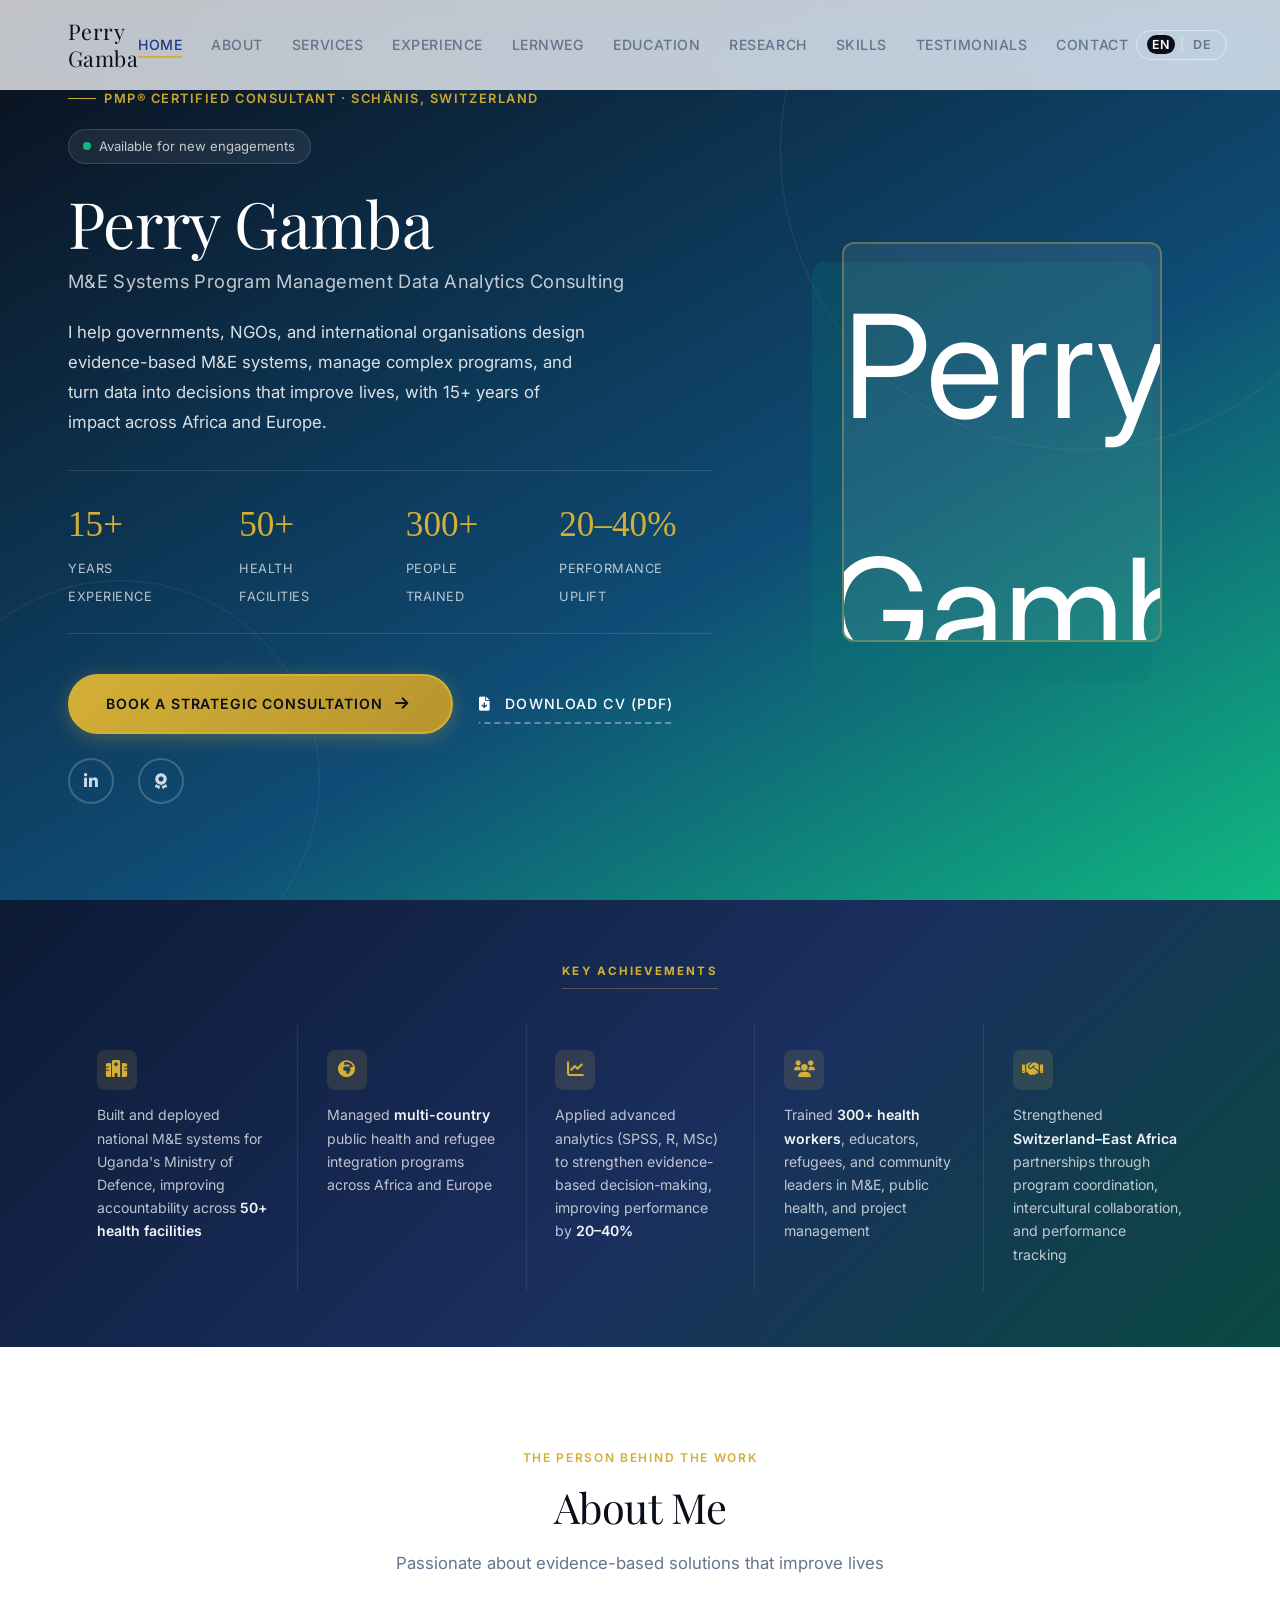
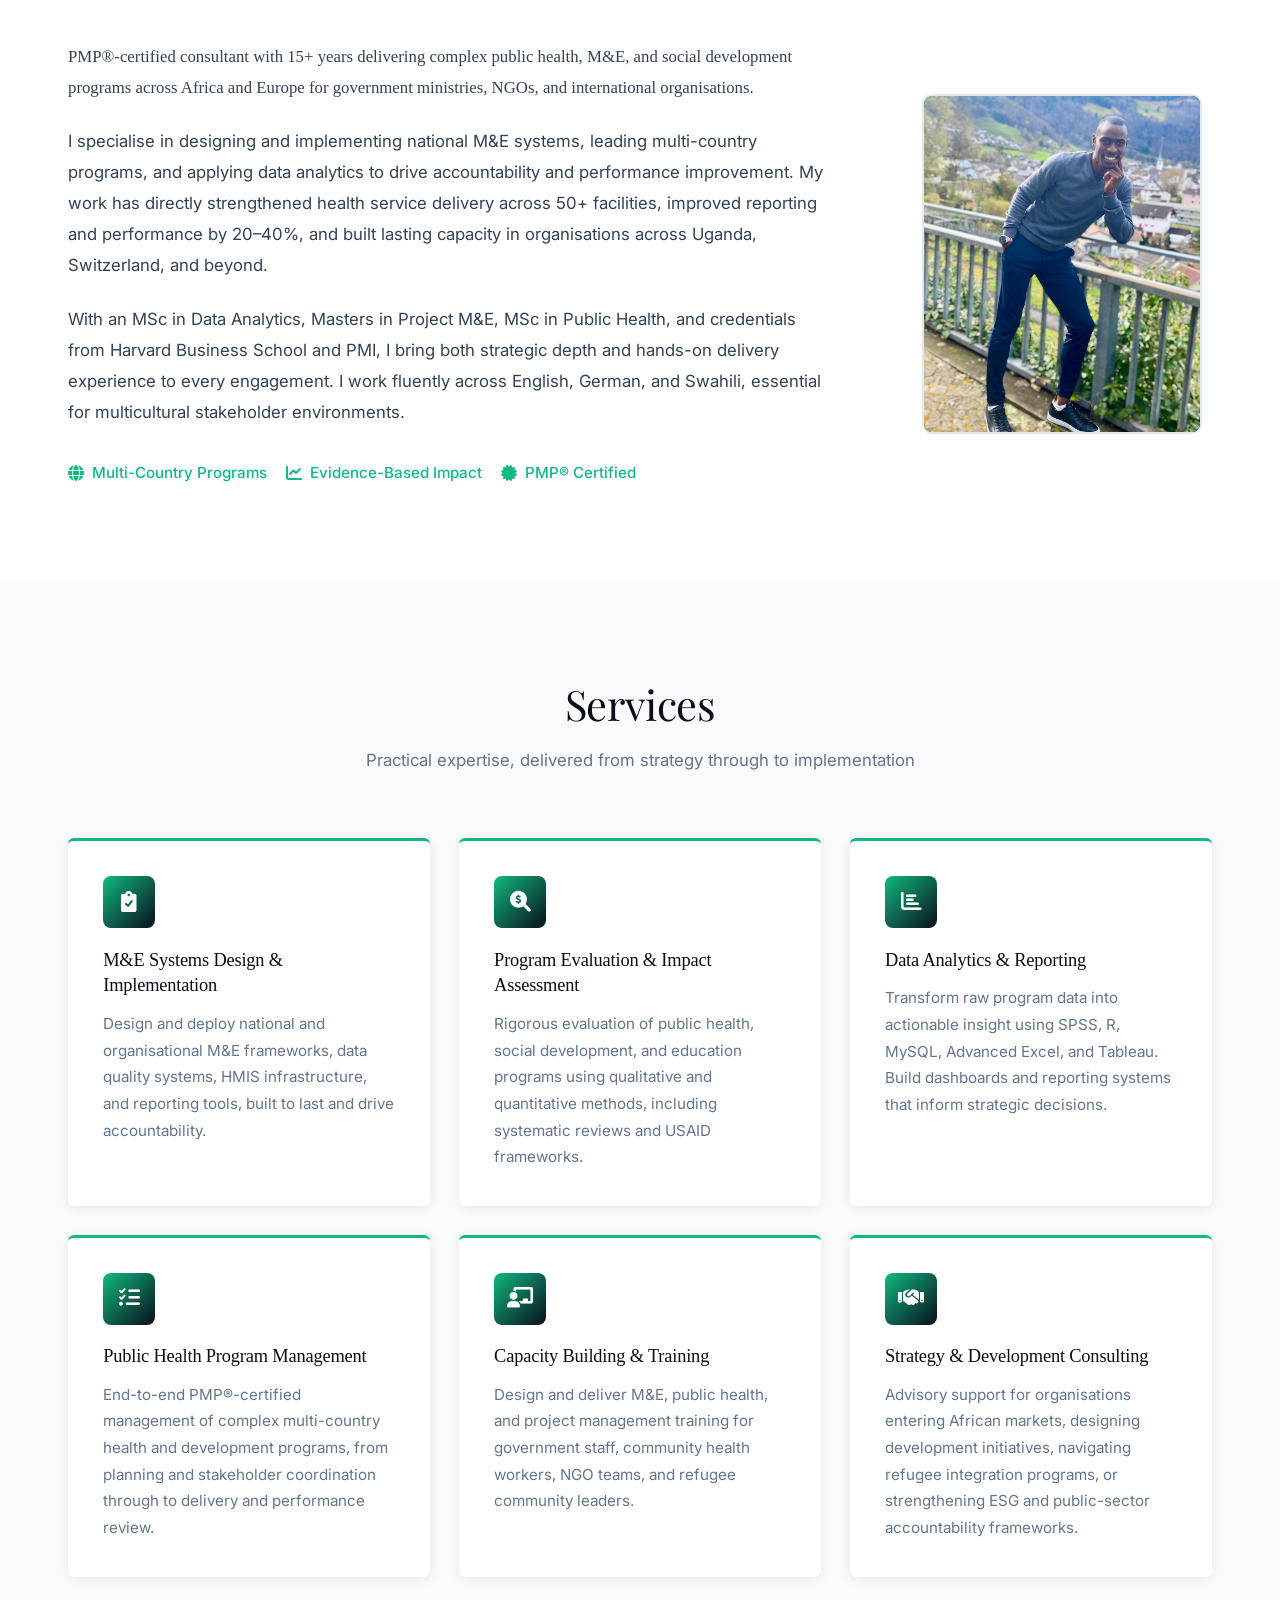
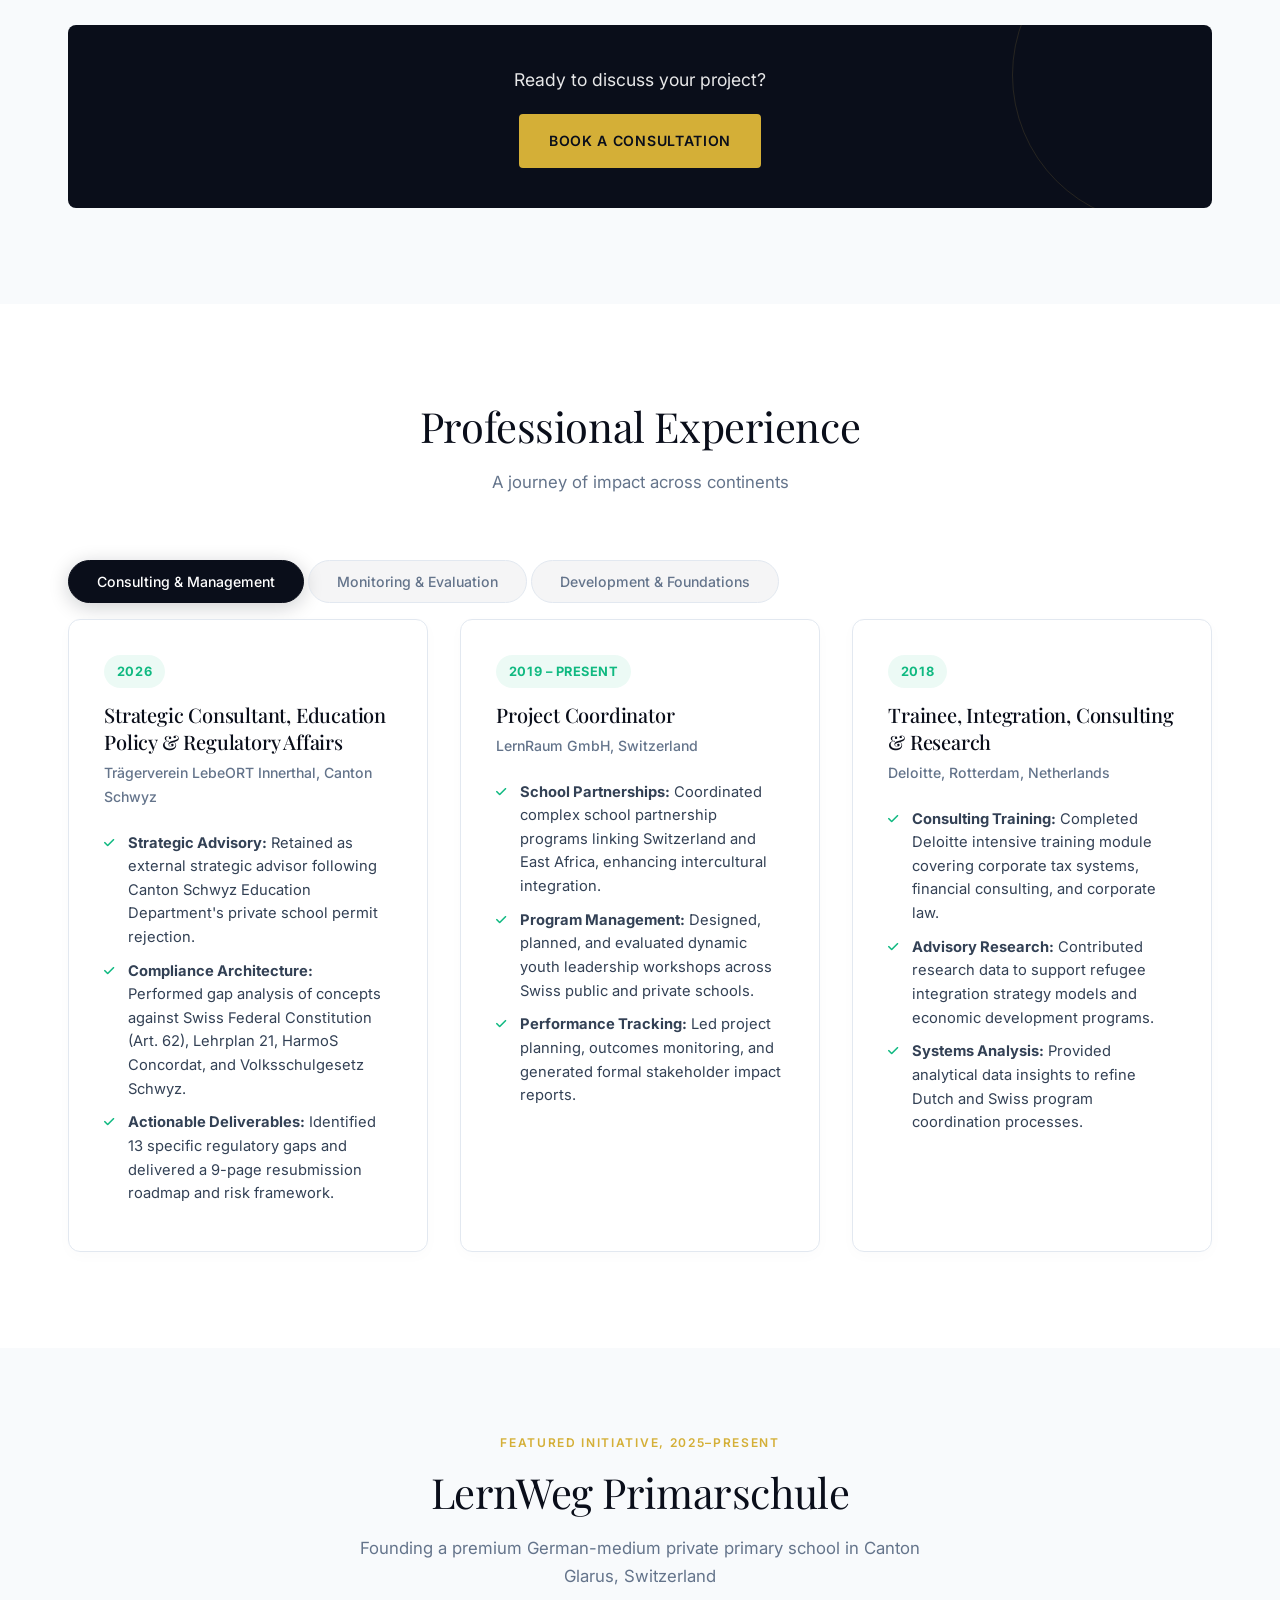
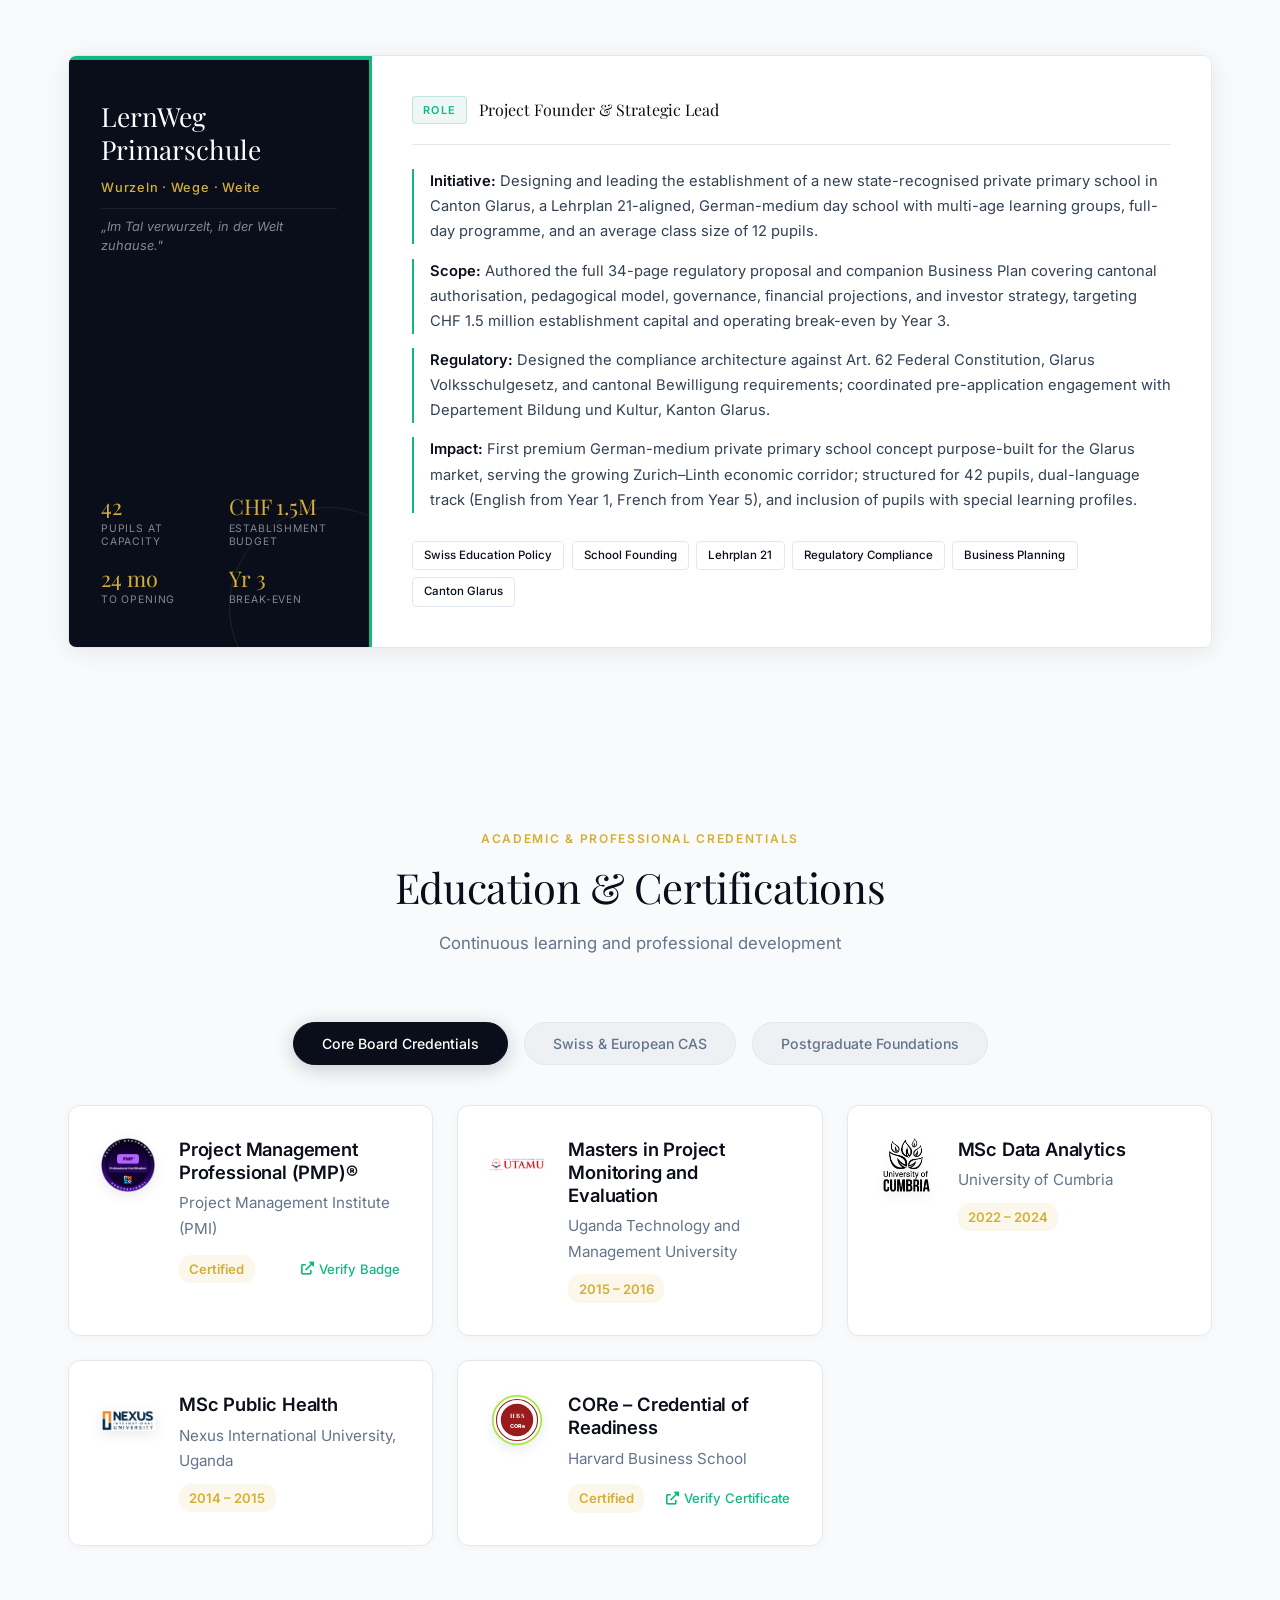
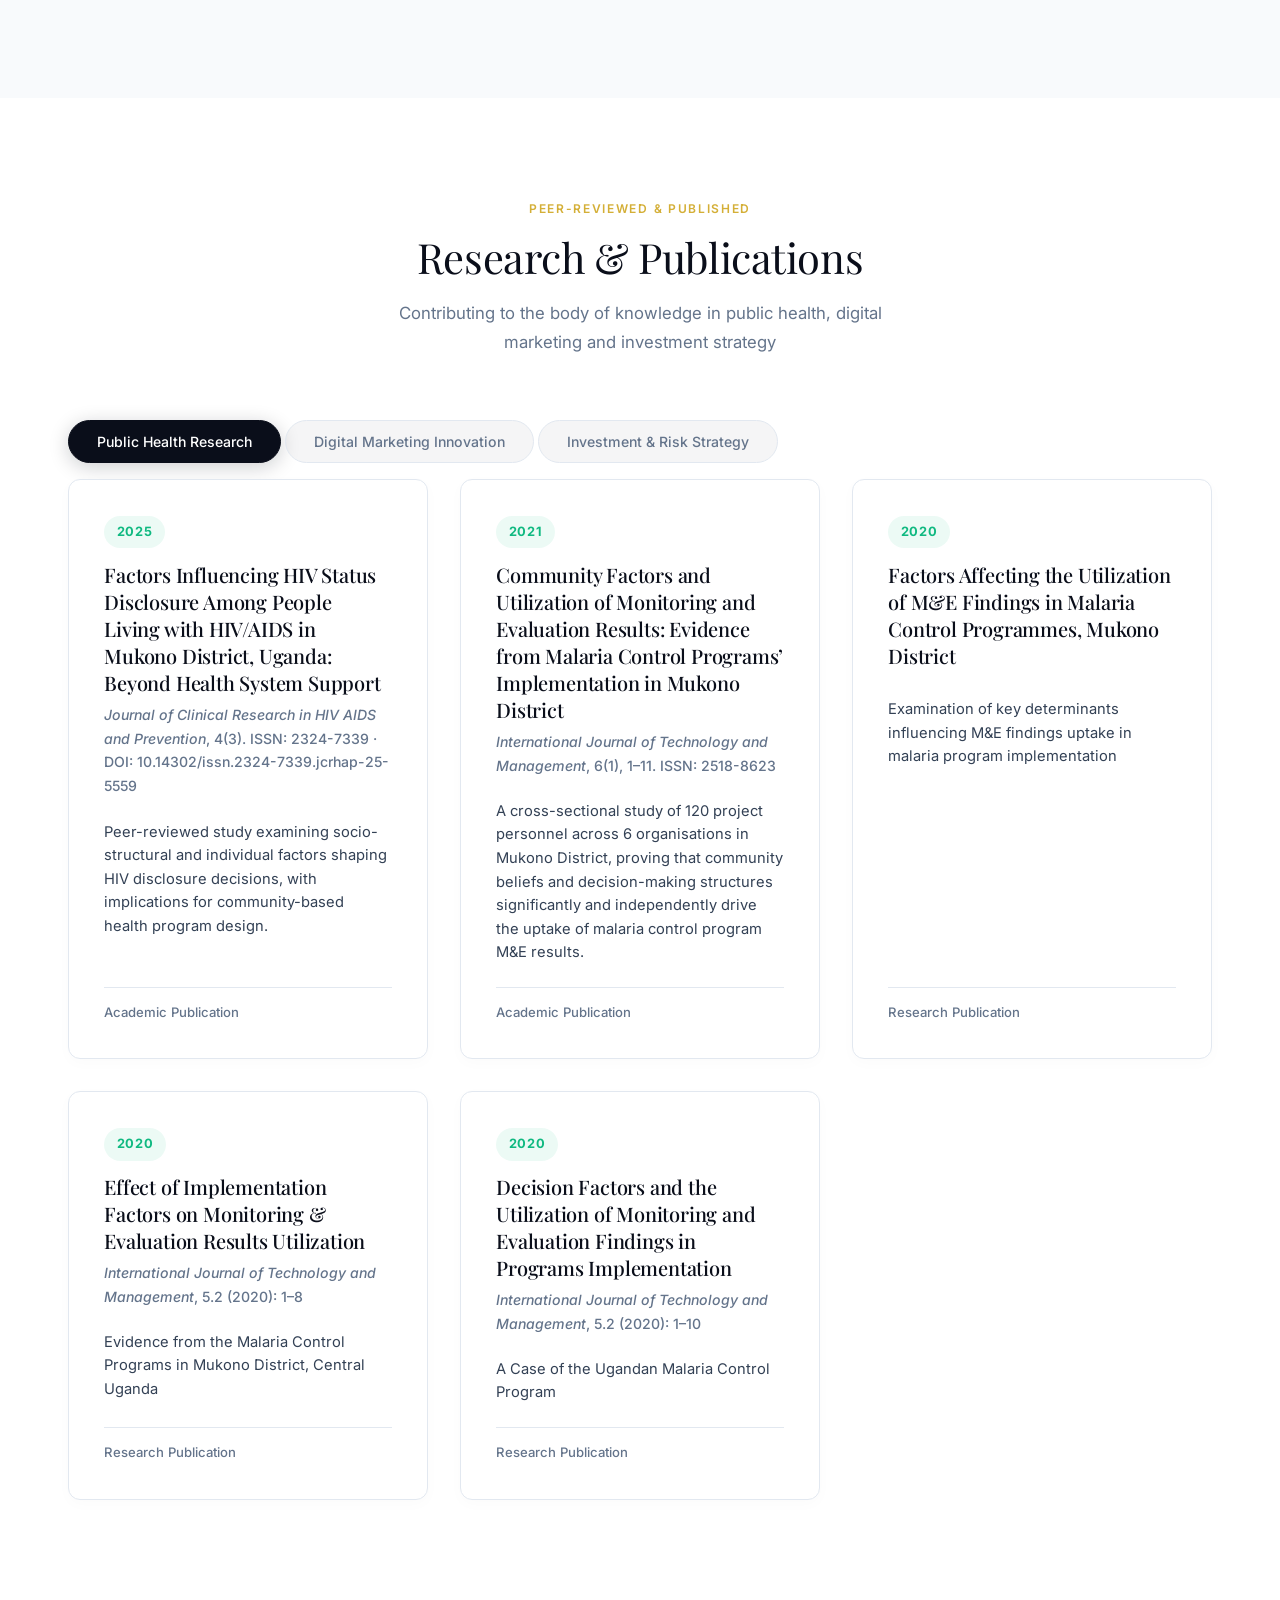
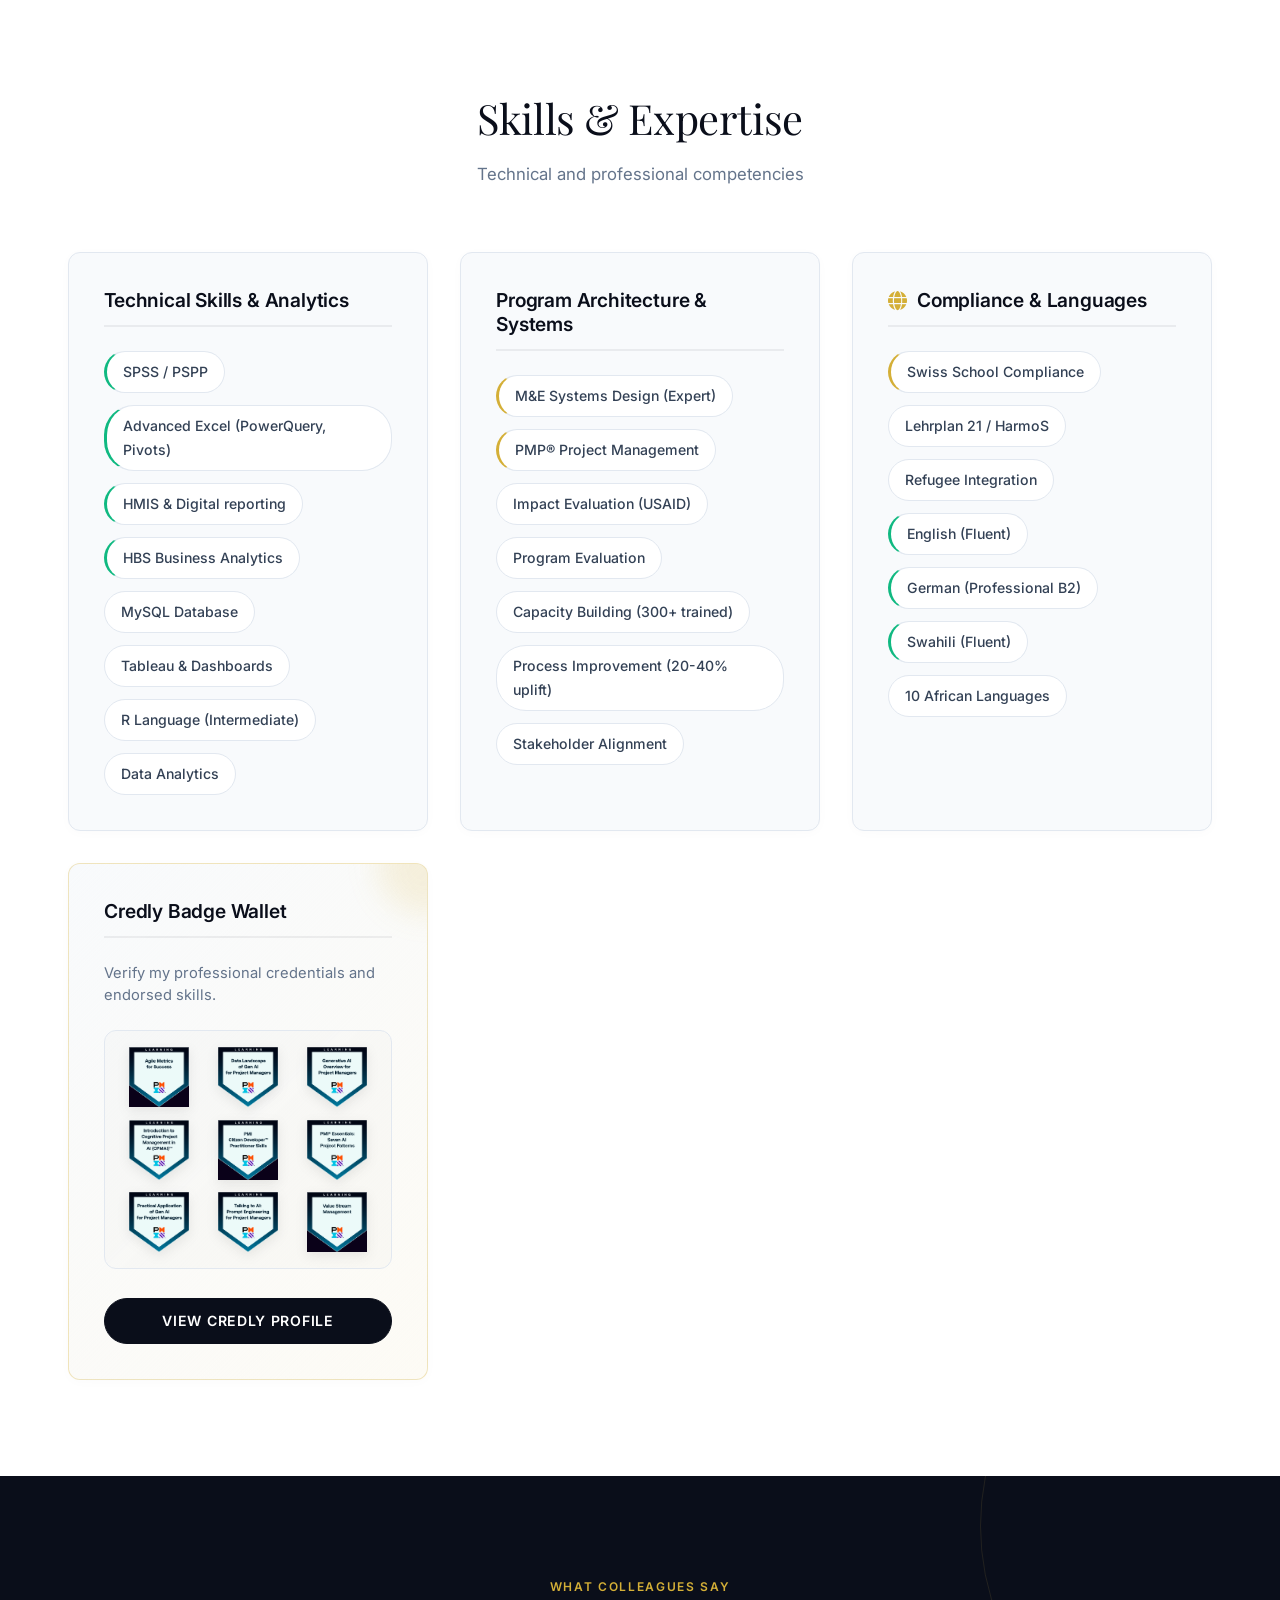
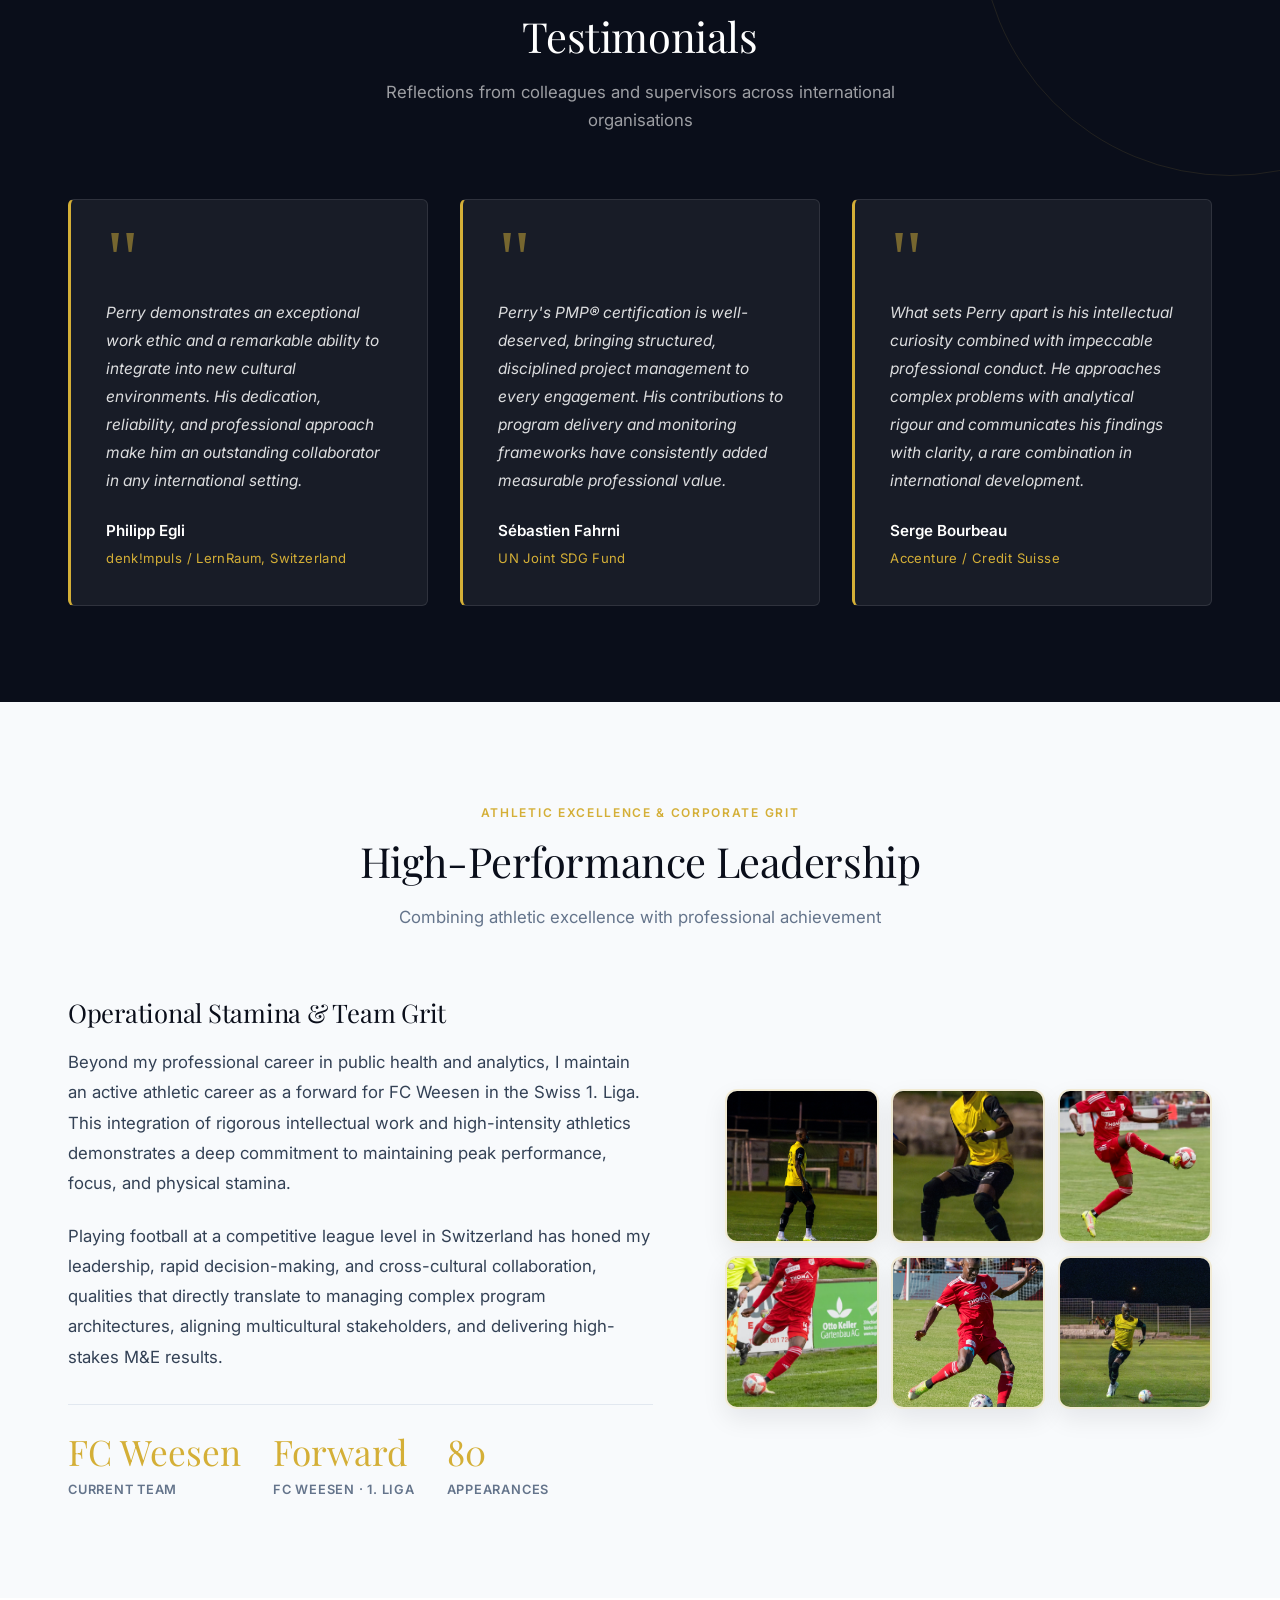
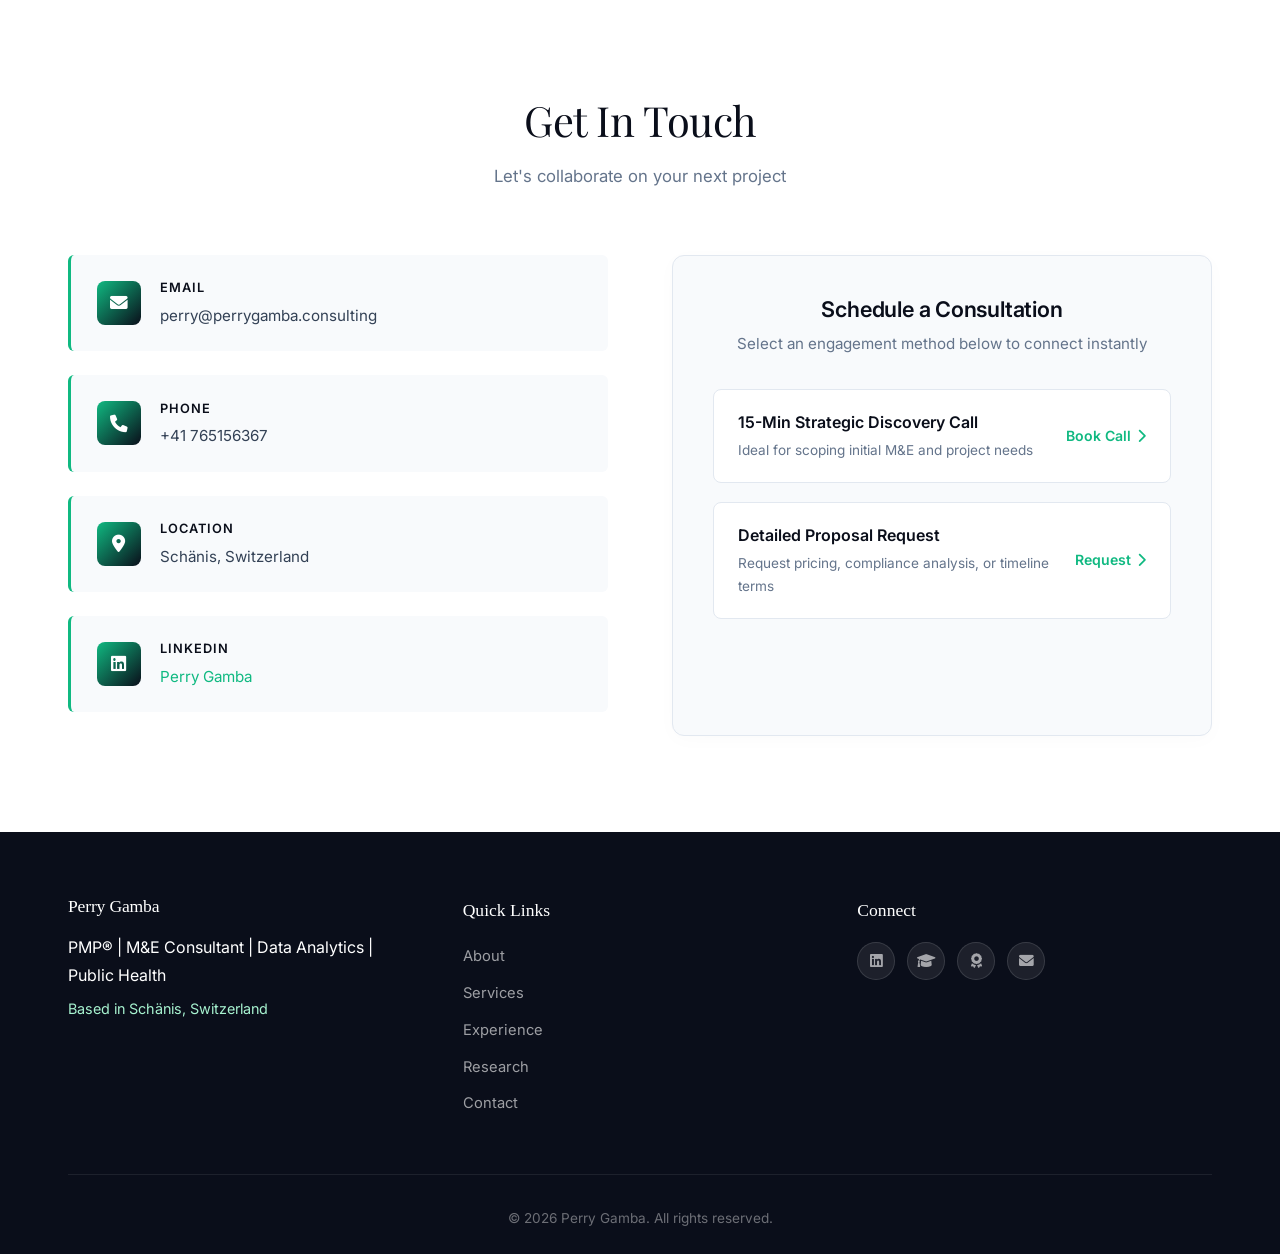
==== commit f149c05c: "Improve explanation, title, and journal details for malaria control M&E study (64)" ====
--- a/index.html
+++ b/index.html
@@ -743,12 +743,12 @@
                                     <span class="research-card-year">2021</span>
                                     <h3 class="research-card-title">
                                         <a href="https://ijotm.utamu.ac.ug/index.php/ijotm/article/view/64" target="_blank" rel="noopener noreferrer">
-                                            Community Factors and Utilization of Monitoring and Evaluation Results
+                                            Community Factors and Utilization of Monitoring and Evaluation Results: Evidence from Malaria Control Programs’ Implementation in Mukono District
                                         </a>
                                     </h3>
-                                    <span class="research-card-journal"><em>International Journal of Technology and Management</em>, 6.1 (2021): 1–11</span>
-                                </div>
-                                <p class="research-card-desc" data-key="research.desc.5">Evidence from Malaria Control Programs' Implementation in Mukono District</p>
+                                    <span class="research-card-journal"><em>International Journal of Technology and Management</em>, 6(1), 1–11. ISSN: 2518-8623</span>
+                                </div>
+                                <p class="research-card-desc" data-key="research.desc.5">A cross-sectional study of 120 project personnel across 6 organisations in Mukono District, proving that community beliefs and decision-making structures significantly and independently drive the uptake of malaria control program M&E results.</p>
                                 <div class="research-card-meta" data-key="research.label.academic">Academic Publication</div>
                             </div>
                             
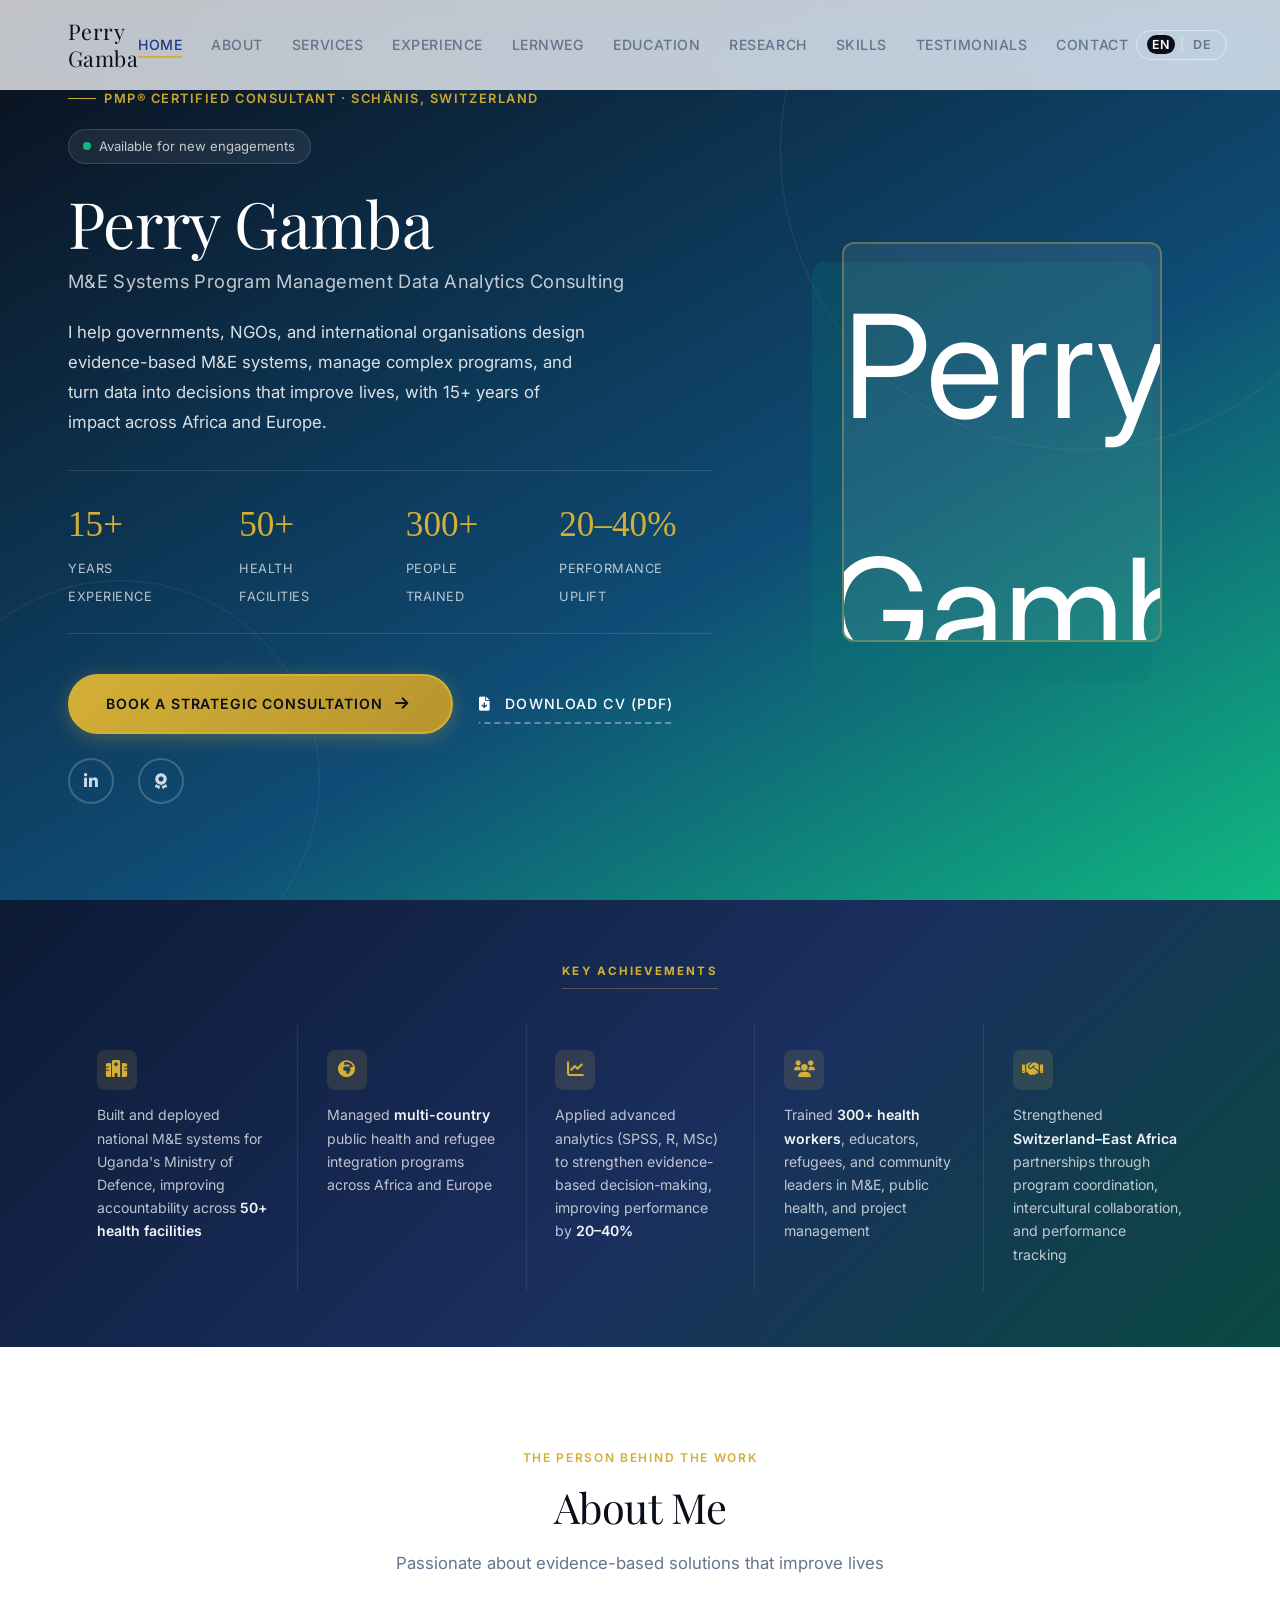
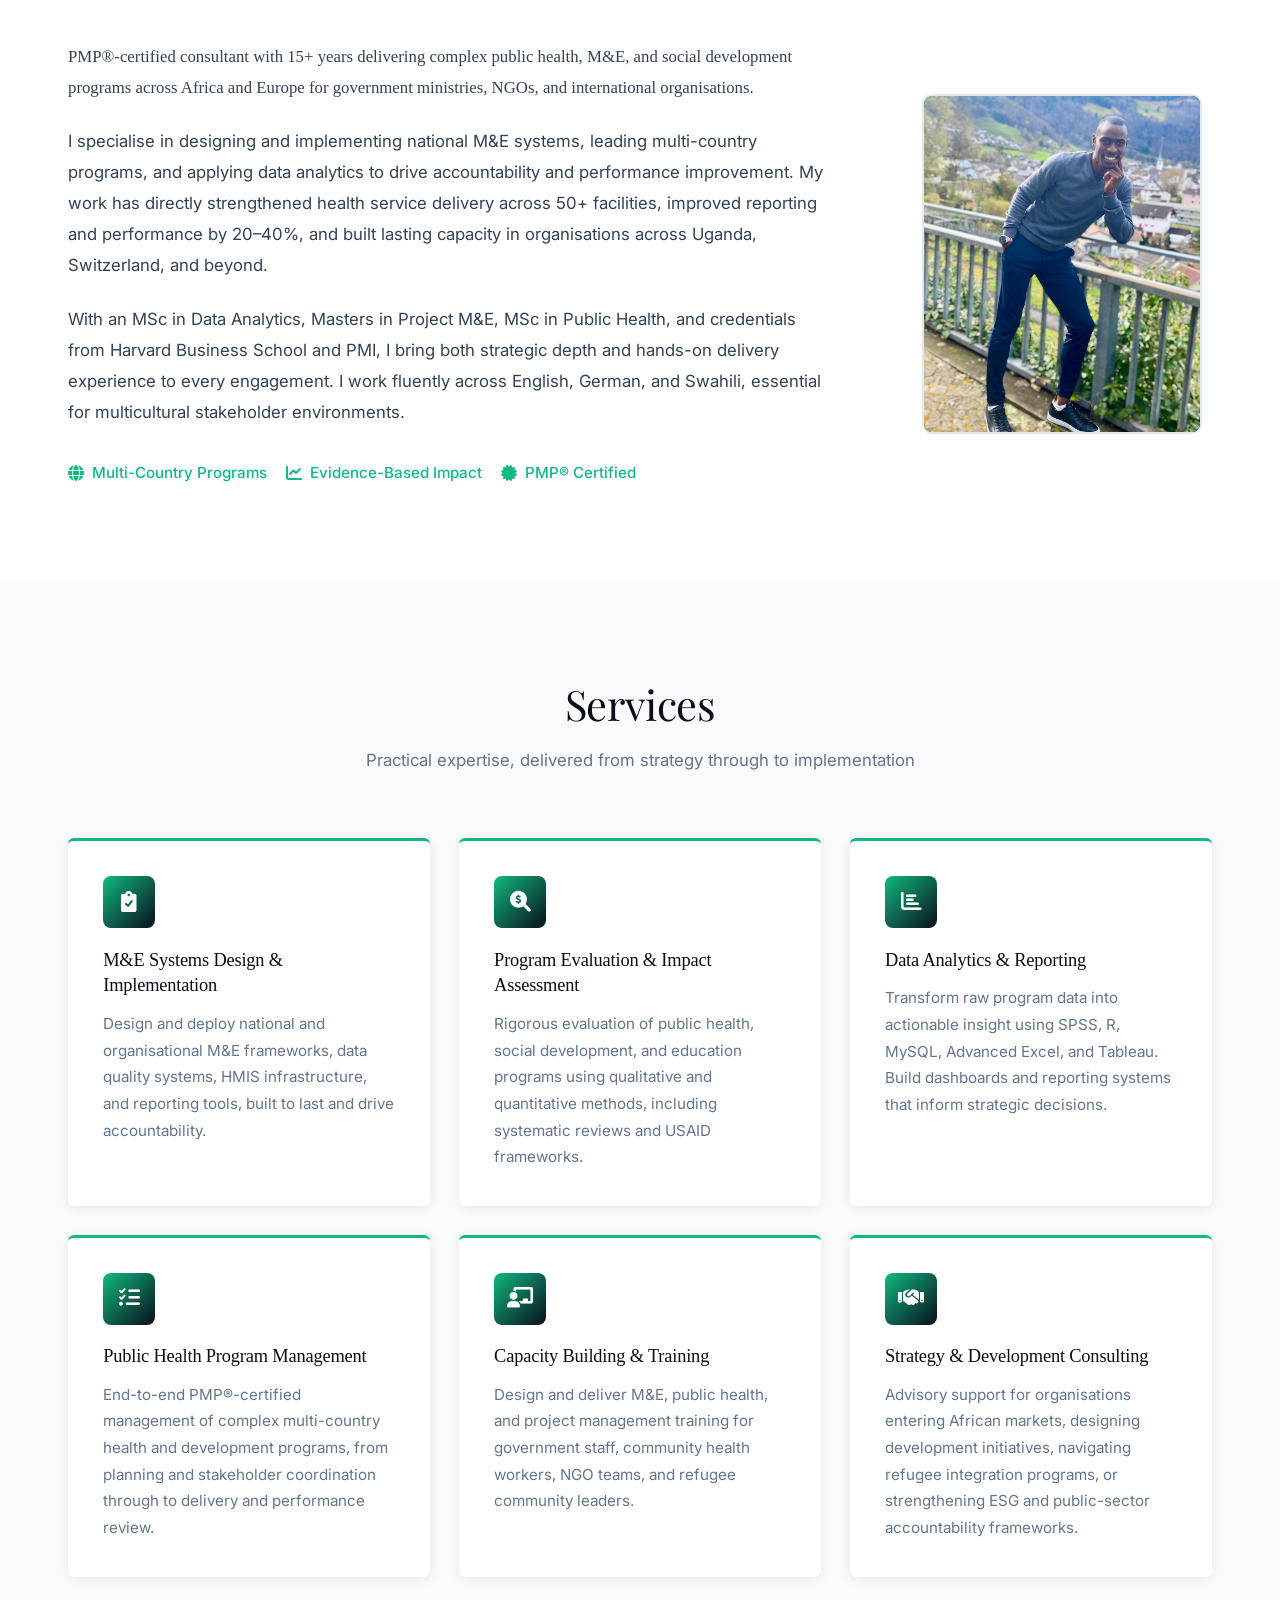
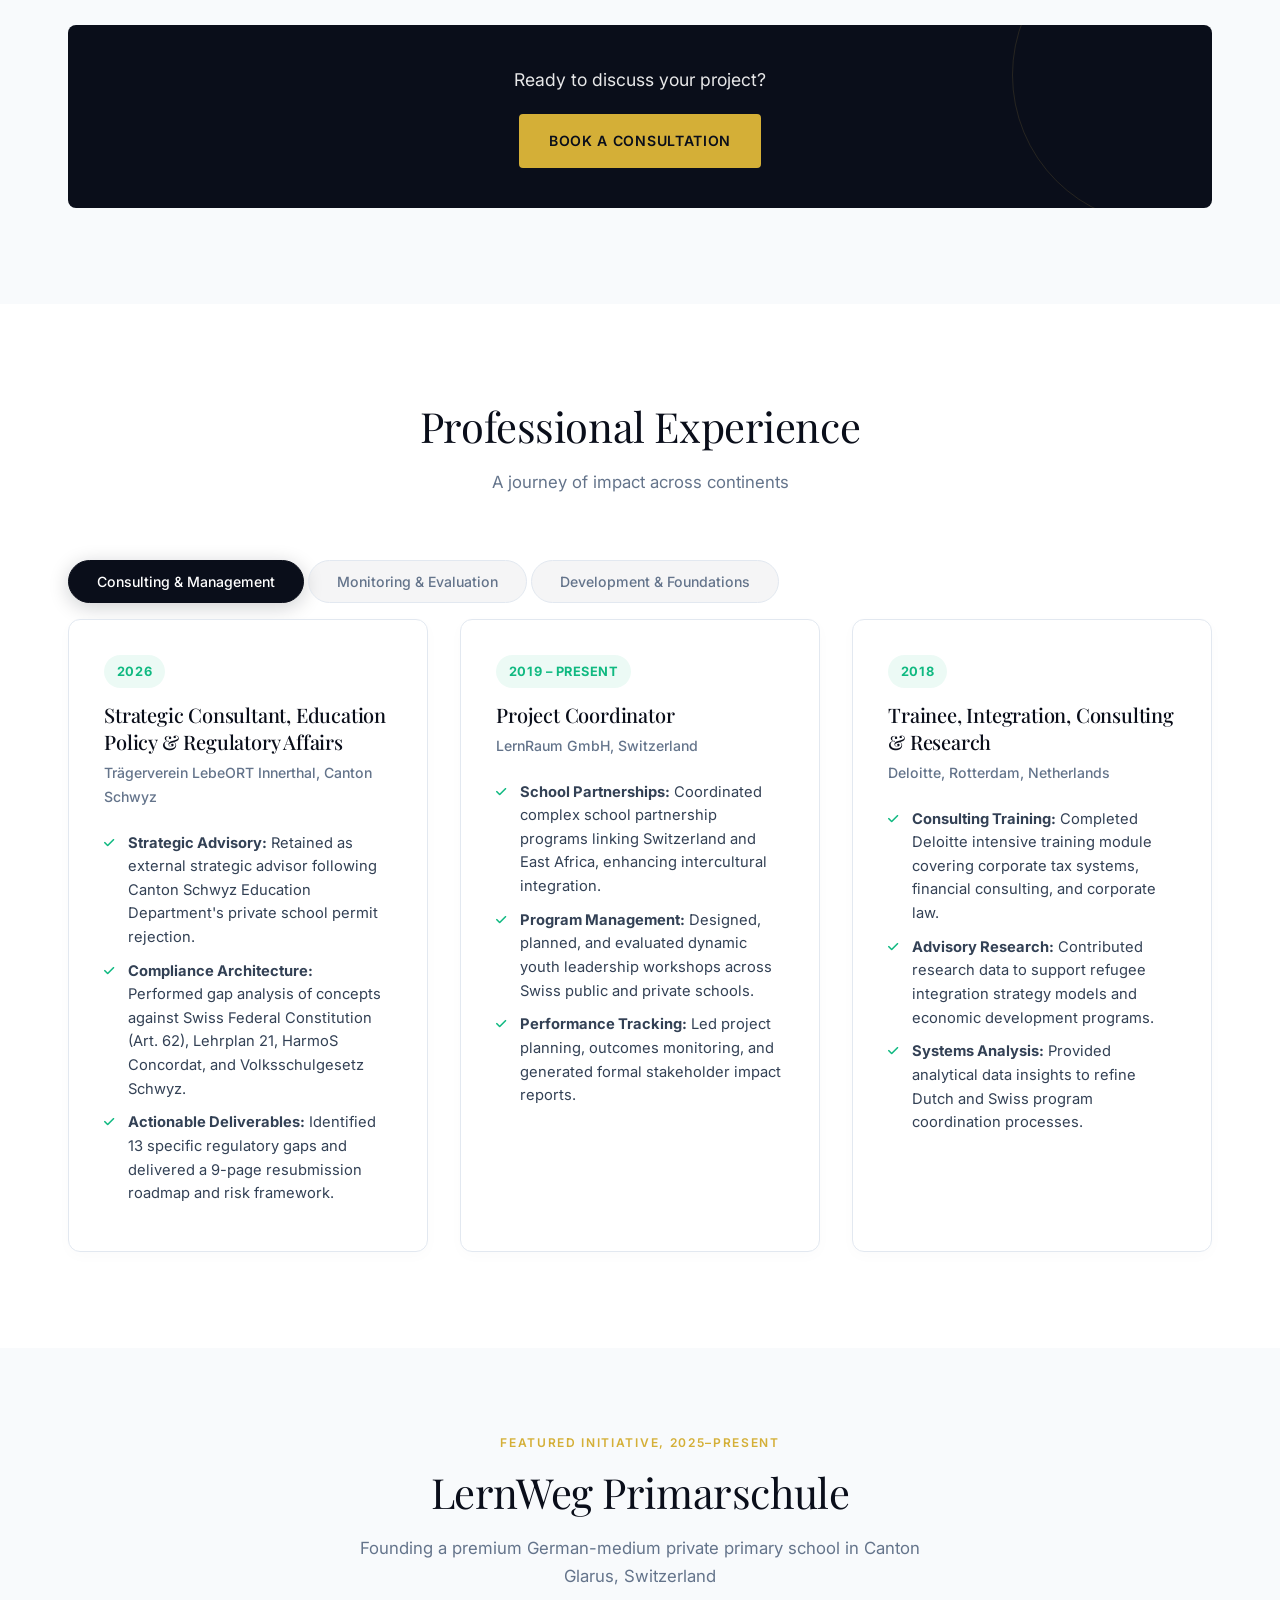
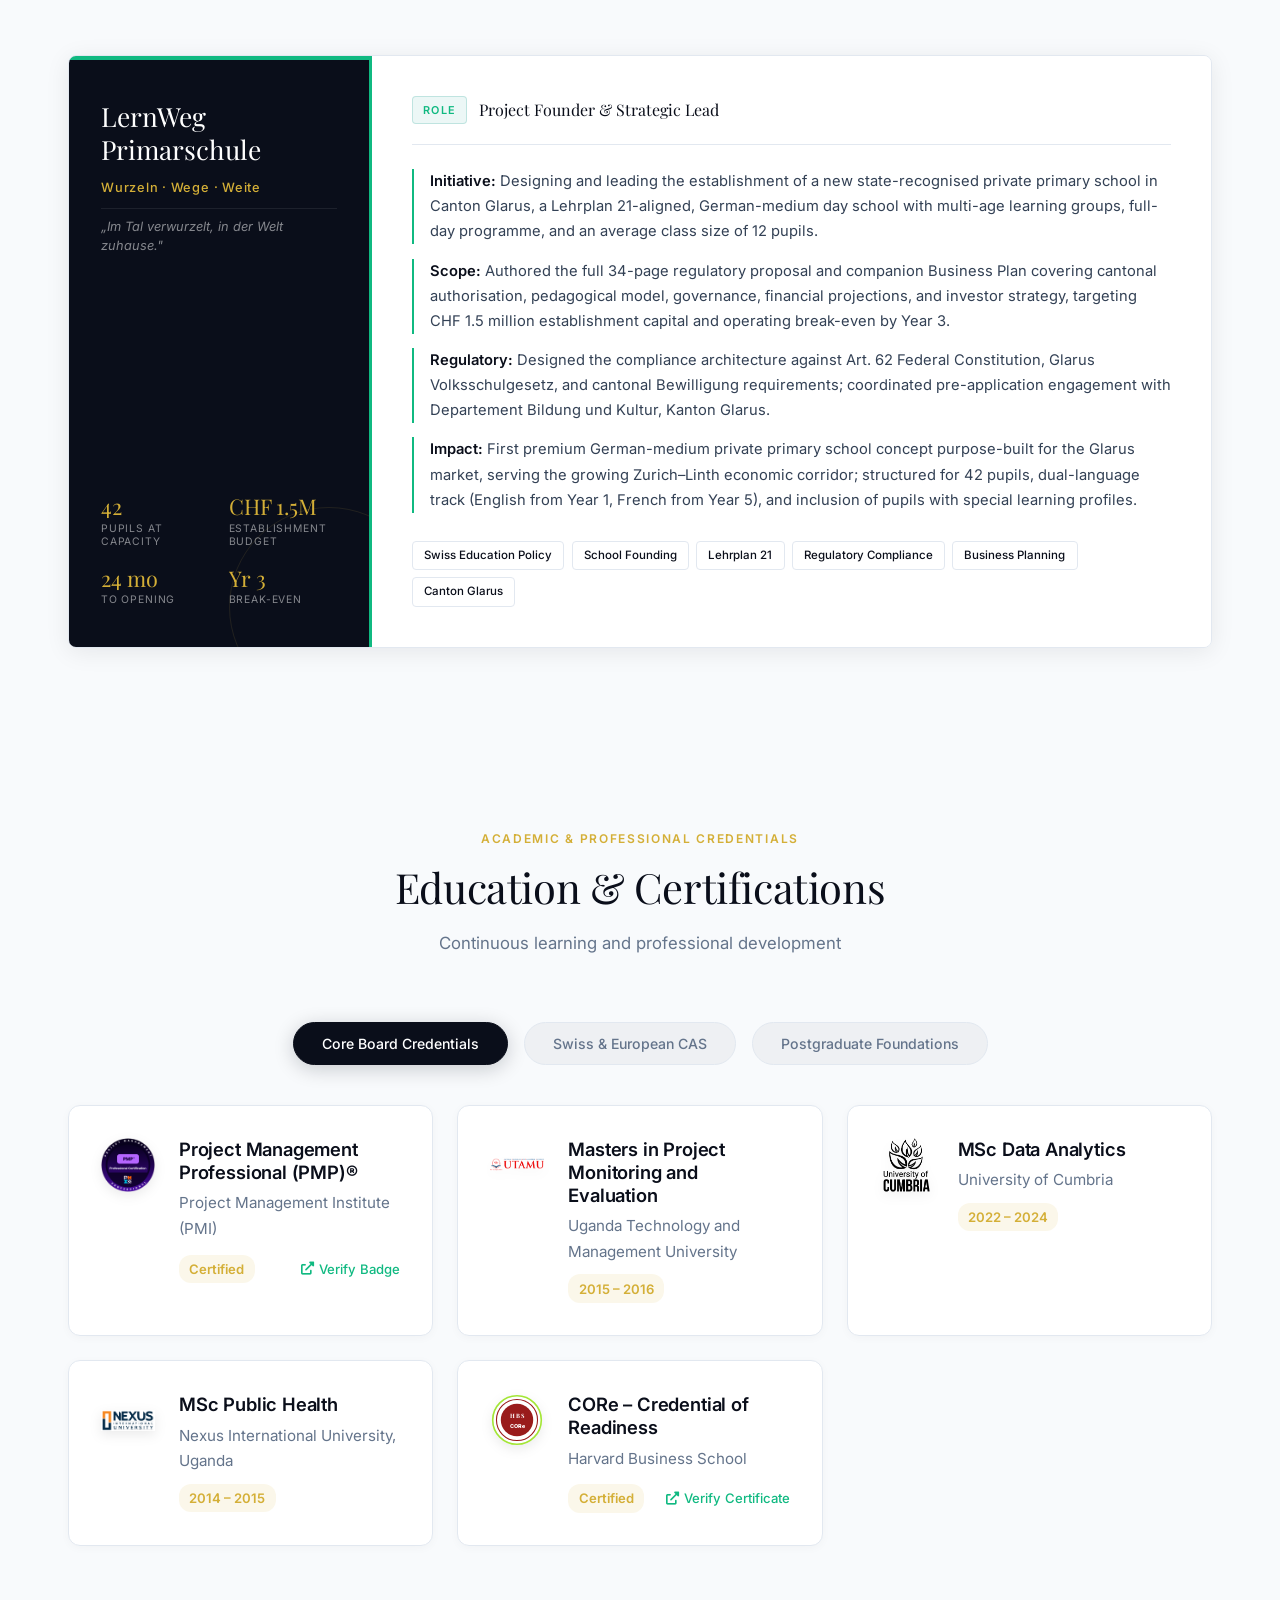
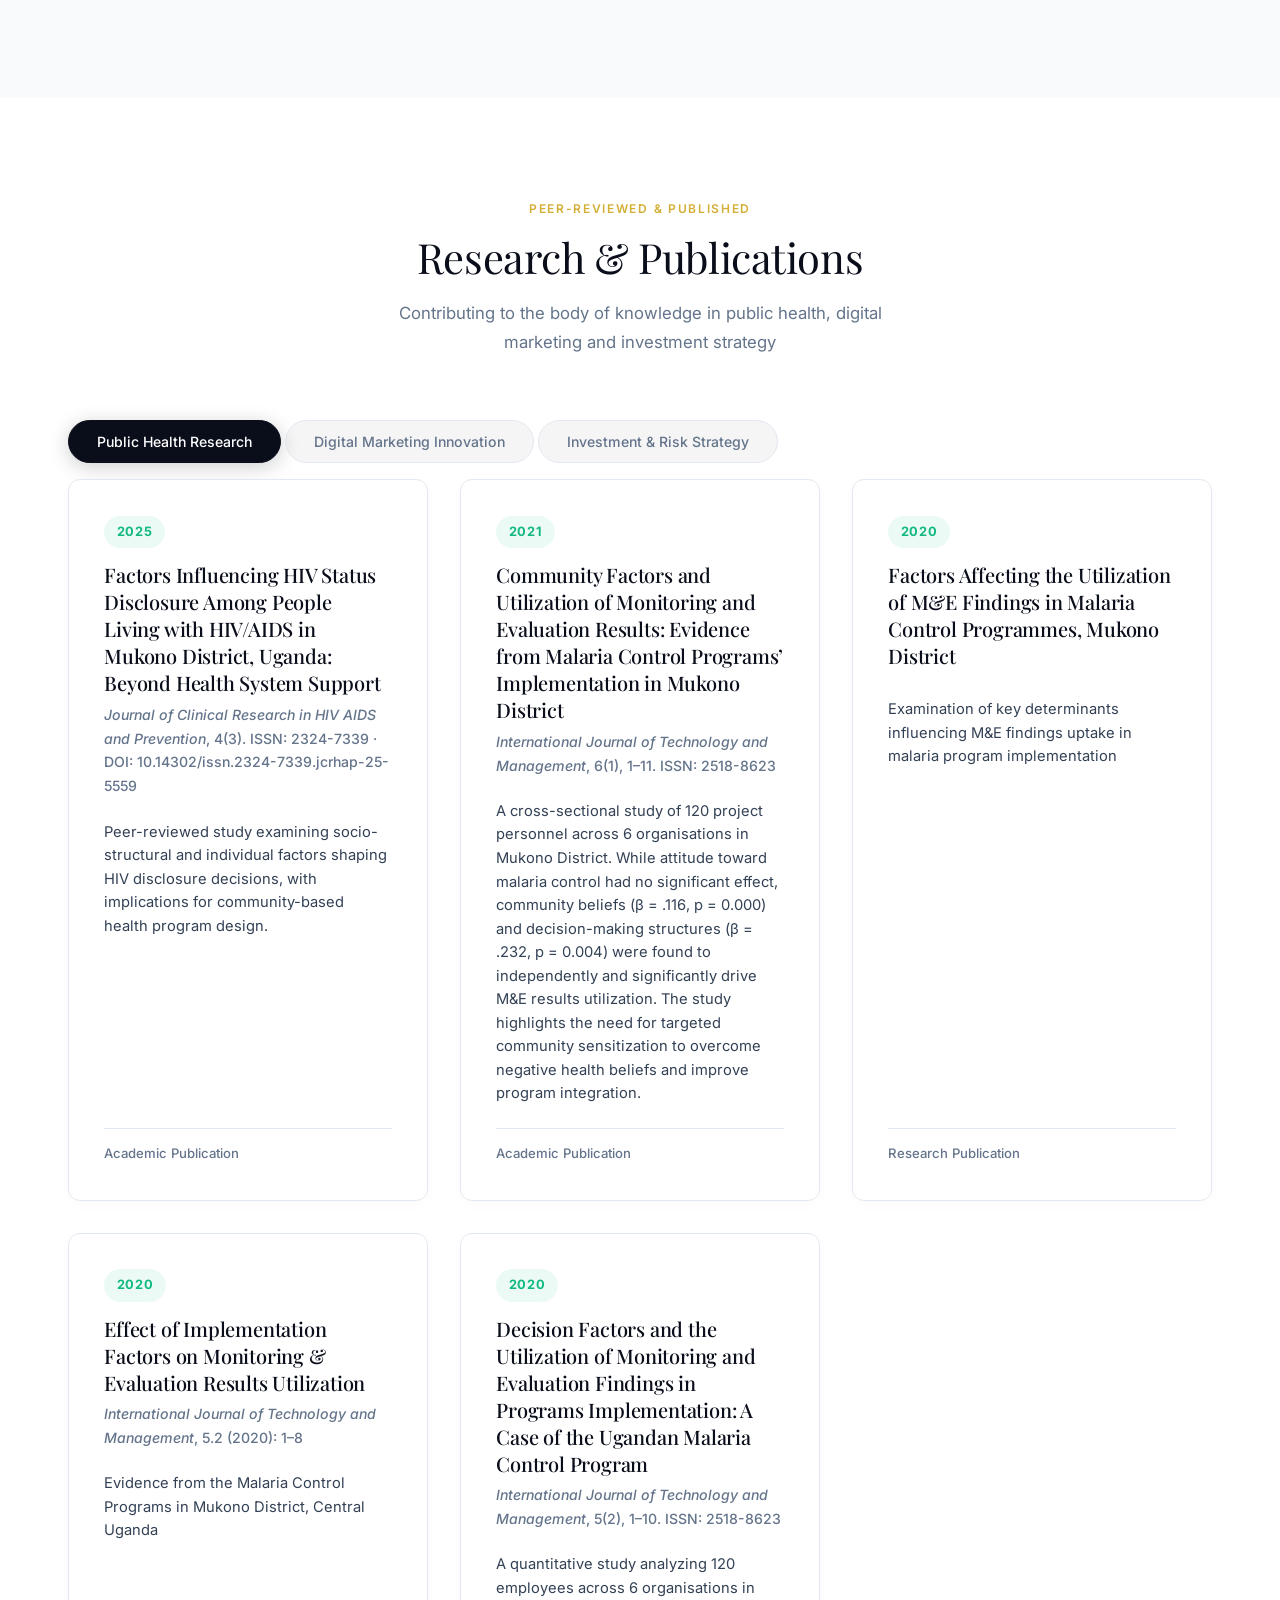
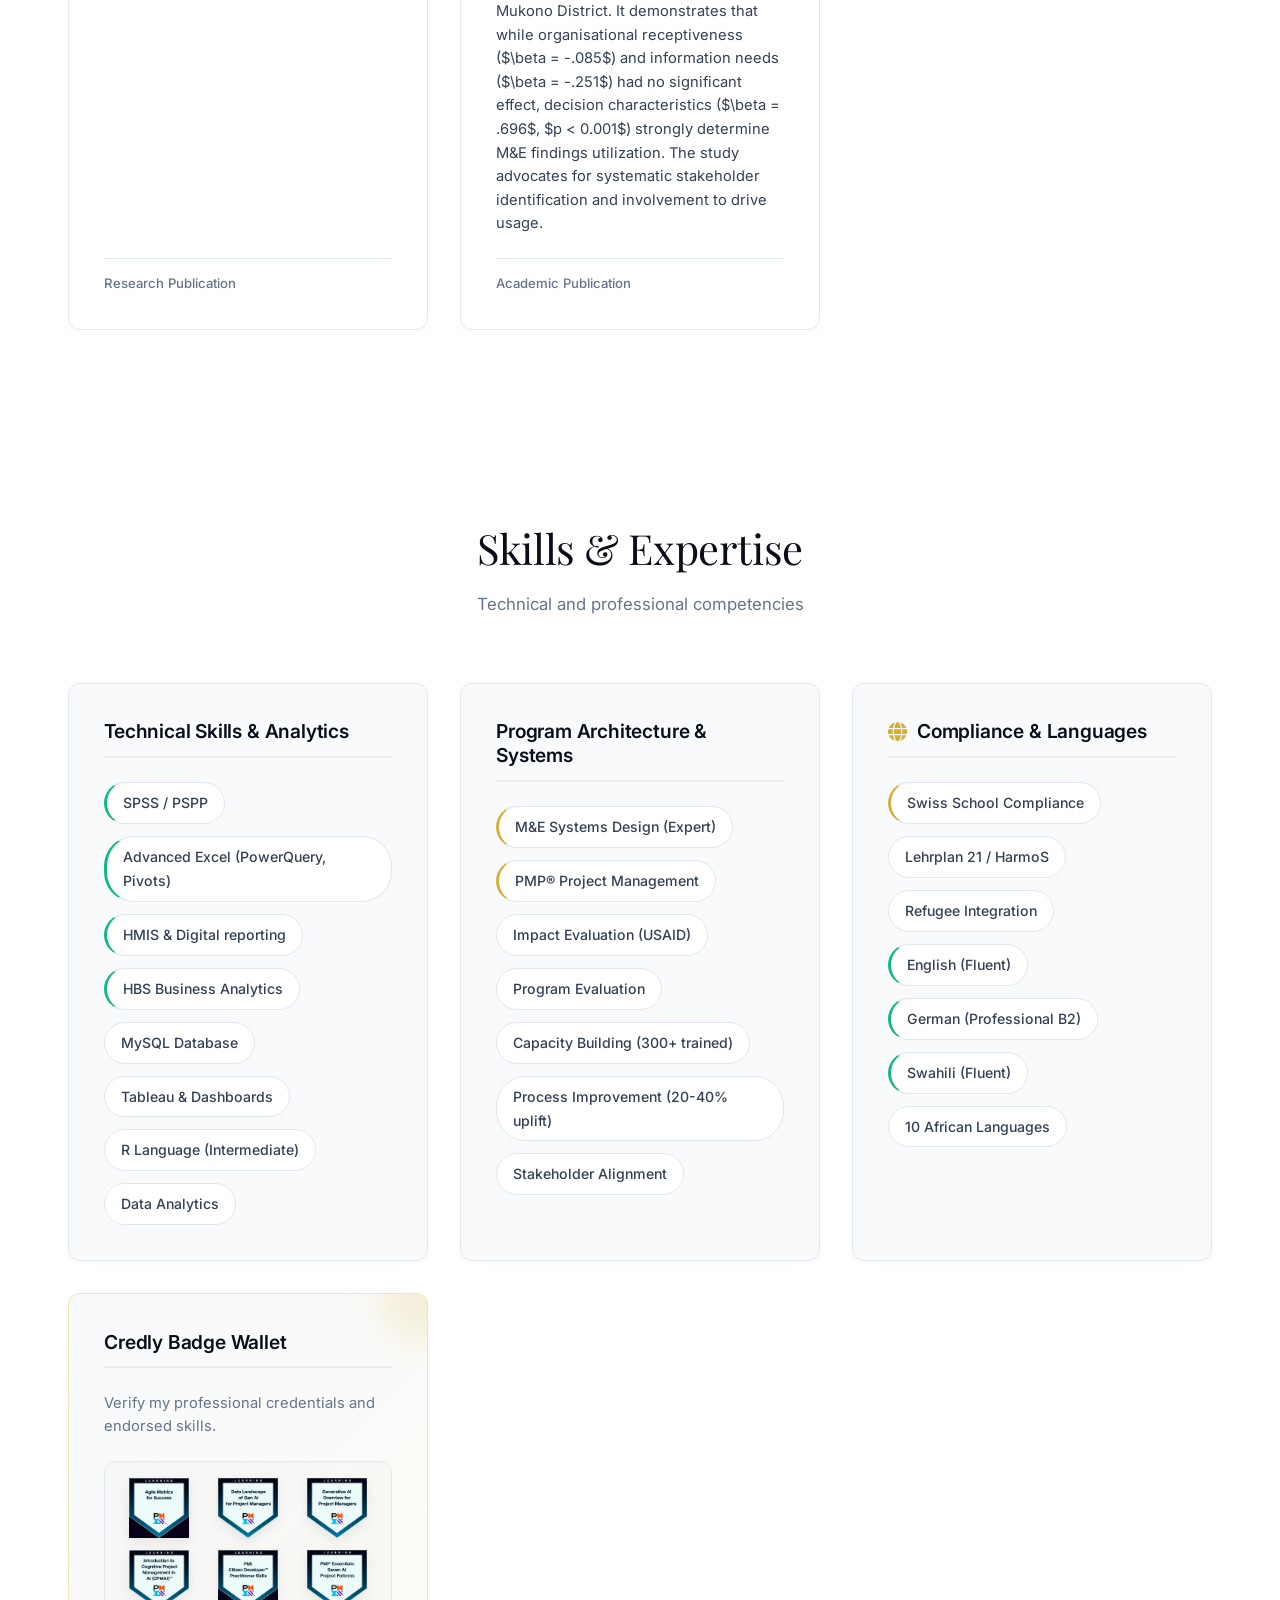
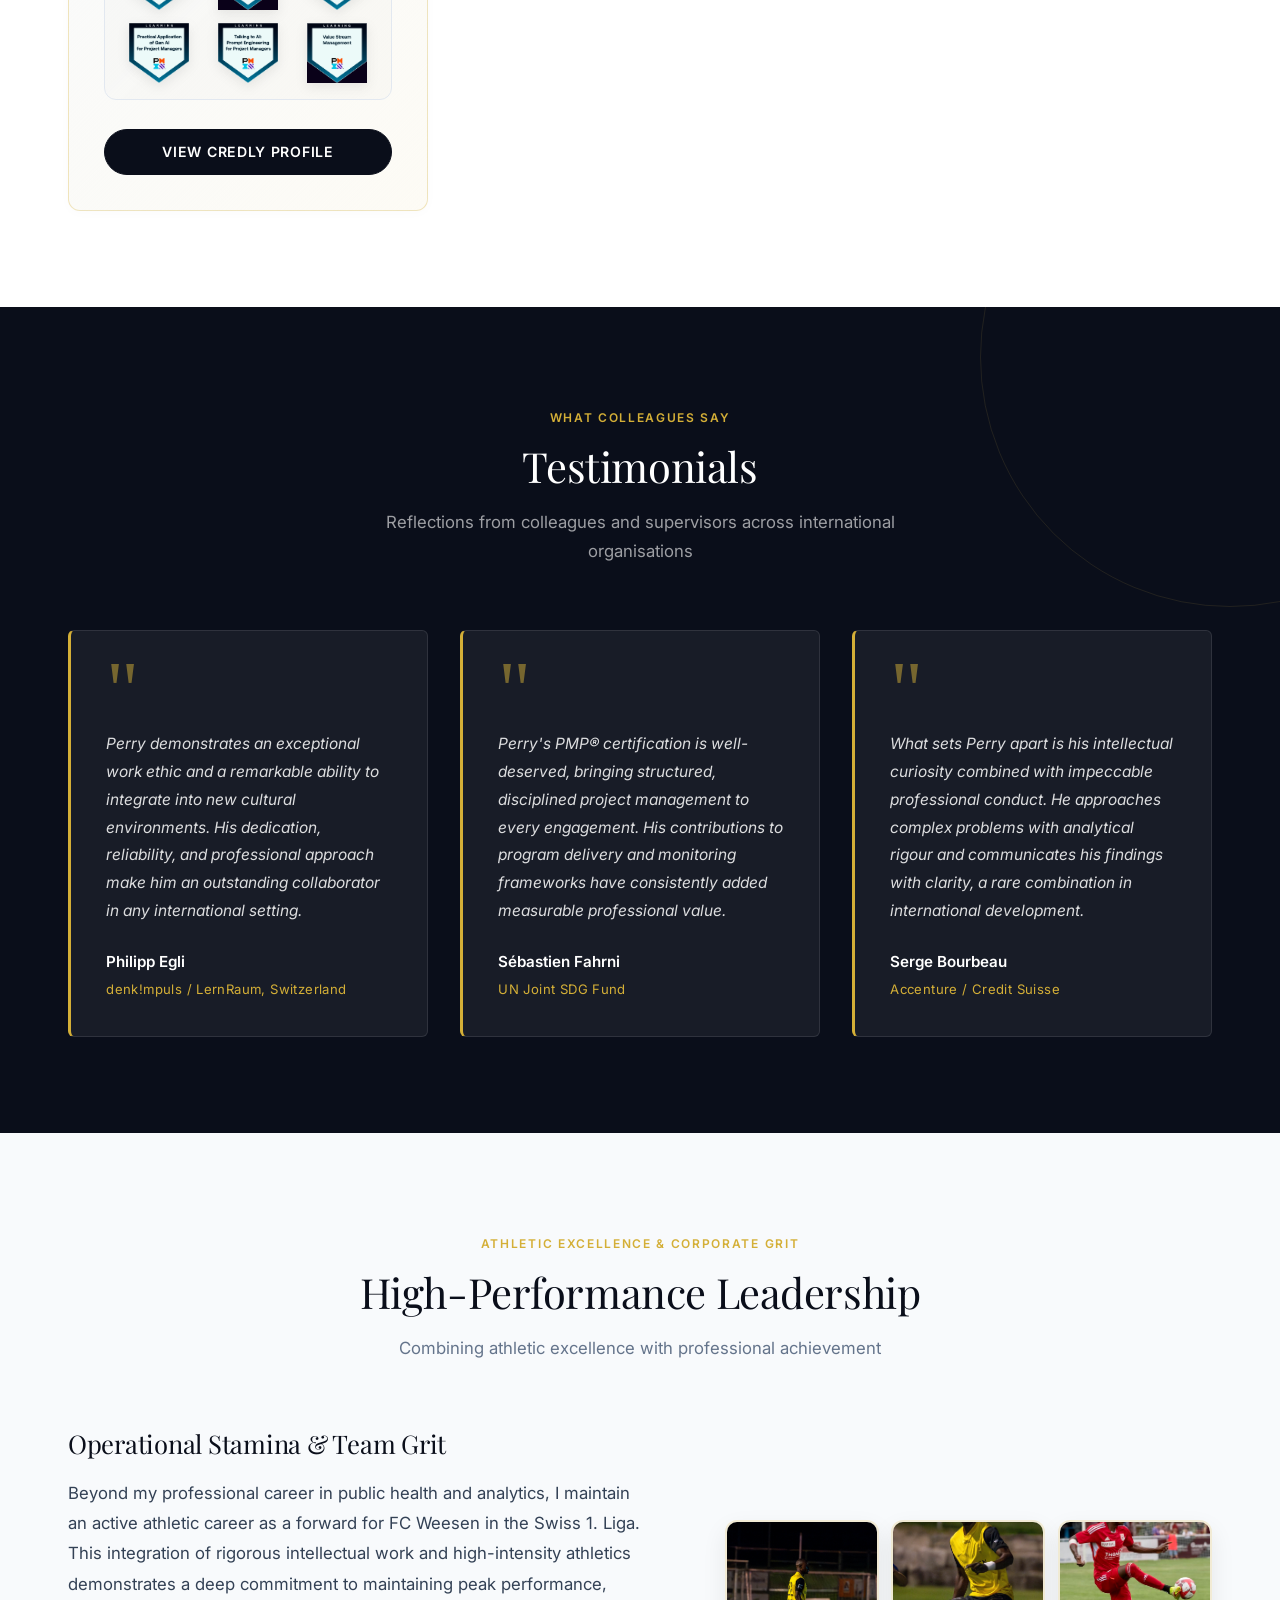
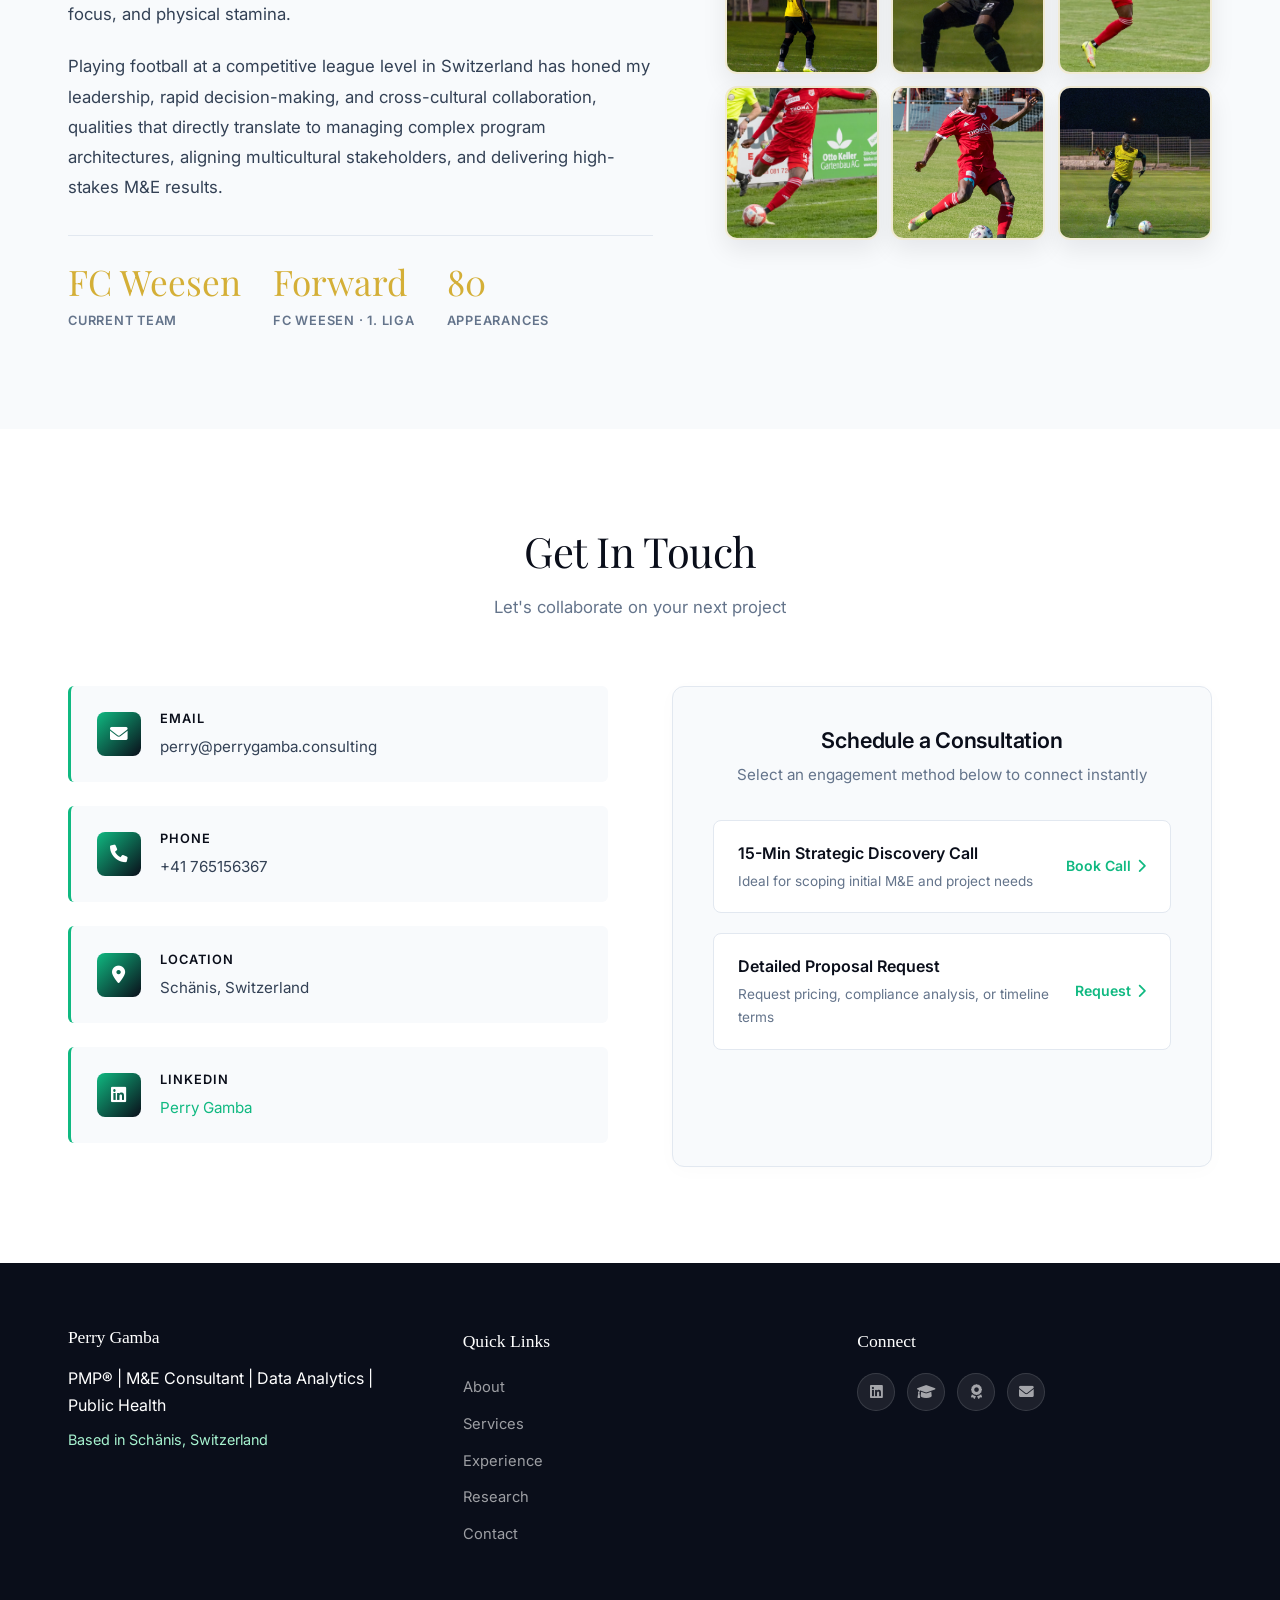
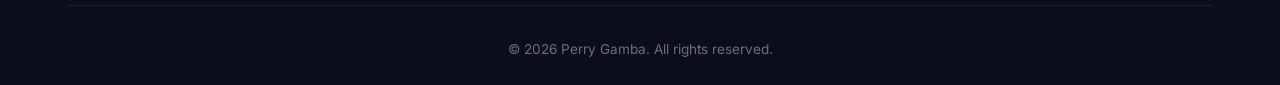
==== commit 796422d6: "Improve explanation, title, and journal details for malaria control M&E decision factors study (55)" ====
--- a/index.html
+++ b/index.html
@@ -784,13 +784,13 @@
                                     <span class="research-card-year">2020</span>
                                     <h3 class="research-card-title">
                                         <a href="https://ijotm.utamu.ac.ug/index.php/ijotm/article/view/55" target="_blank" rel="noopener noreferrer">
-                                            Decision Factors and the Utilization of Monitoring and Evaluation Findings in Programs Implementation
+                                            Decision Factors and the Utilization of Monitoring and Evaluation Findings in Programs Implementation: A Case of the Ugandan Malaria Control Program
                                         </a>
                                     </h3>
-                                    <span class="research-card-journal"><em>International Journal of Technology and Management</em>, 5.2 (2020): 1–10</span>
-                                </div>
-                                <p class="research-card-desc" data-key="research.desc.8">A Case of the Ugandan Malaria Control Program</p>
-                                <div class="research-card-meta" data-key="research.label.research">Research Publication</div>
+                                    <span class="research-card-journal"><em>International Journal of Technology and Management</em>, 5(2), 1–10. ISSN: 2518-8623</span>
+                                </div>
+                                <p class="research-card-desc" data-key="research.desc.8">A quantitative study analyzing 120 employees across 6 organisations in Mukono District. It demonstrates that while organisational receptiveness ($\beta = -.085$) and information needs ($\beta = -.251$) had no significant effect, decision characteristics ($\beta = .696$, $p < 0.001$) strongly determine M&E findings utilization. The study advocates for systematic stakeholder identification and involvement to drive usage.</p>
+                                <div class="research-card-meta" data-key="research.label.academic">Academic Publication</div>
                             </div>
                             
                         </div>
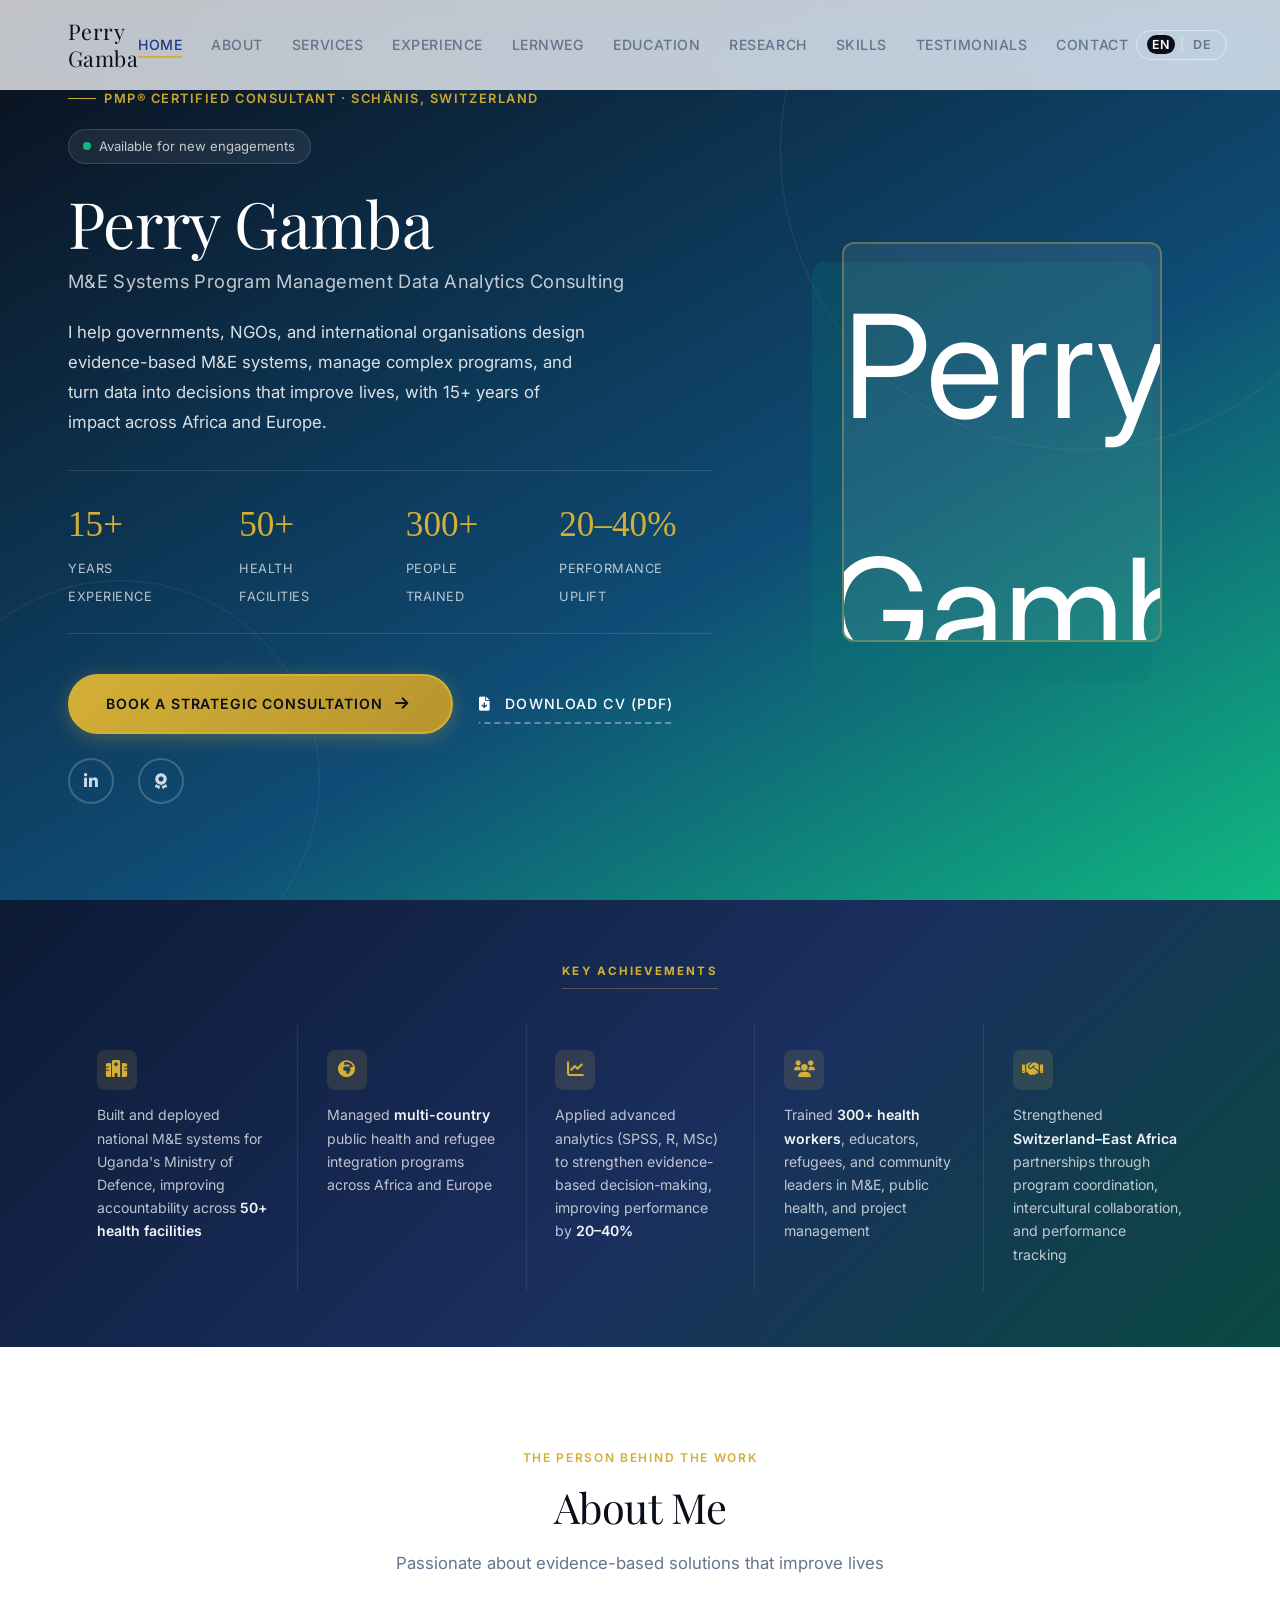
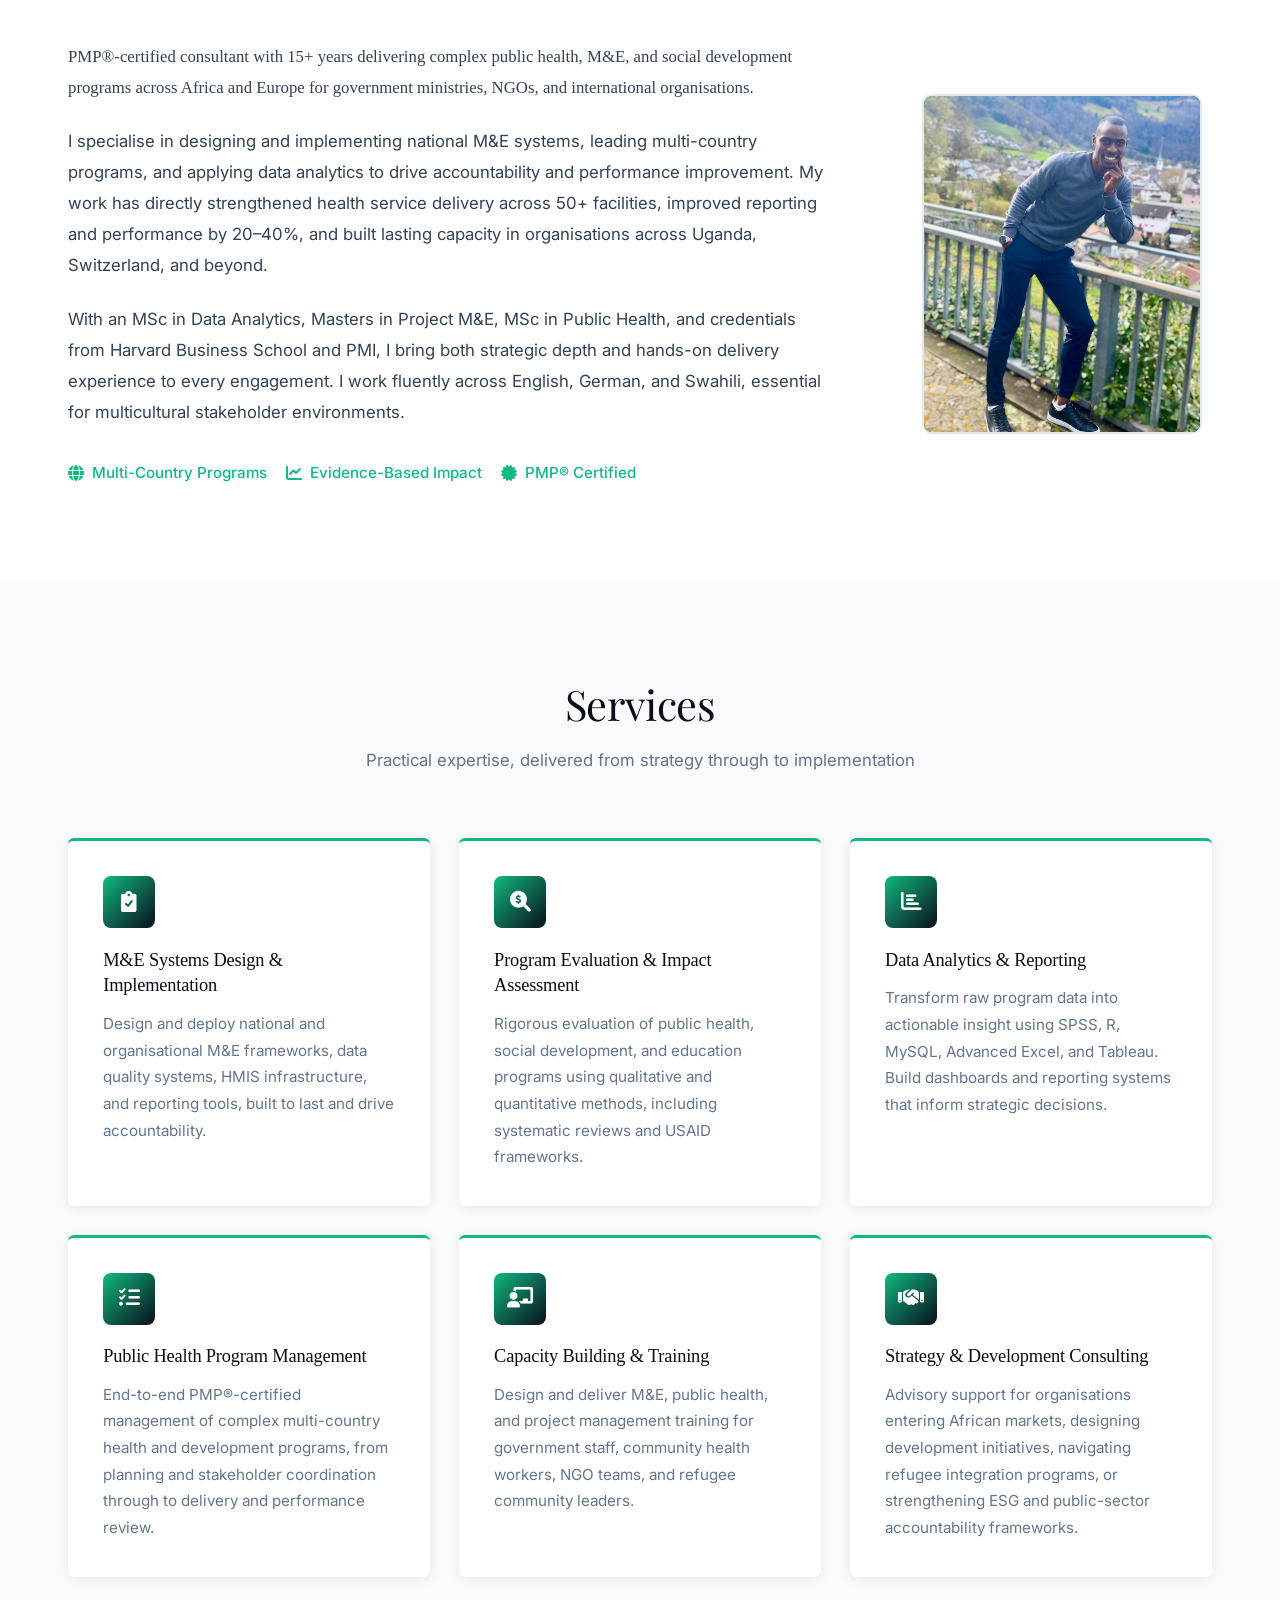
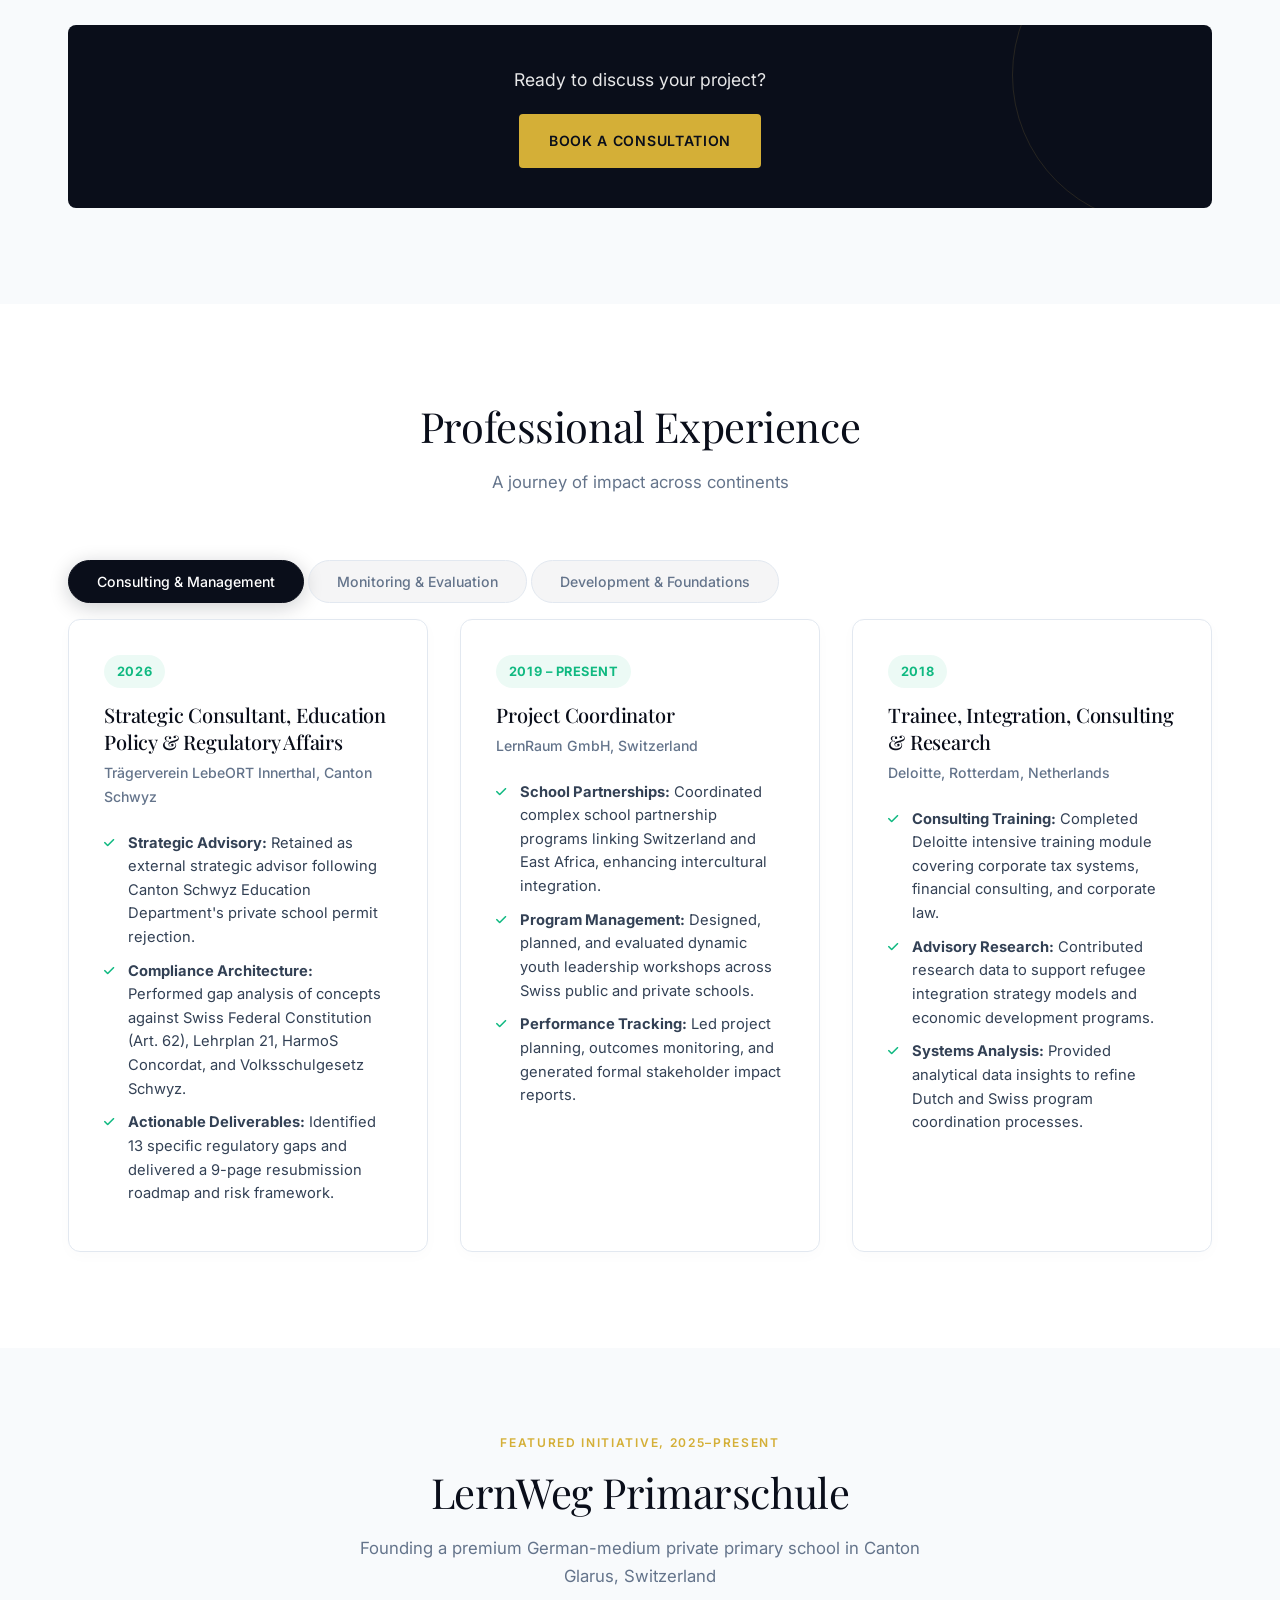
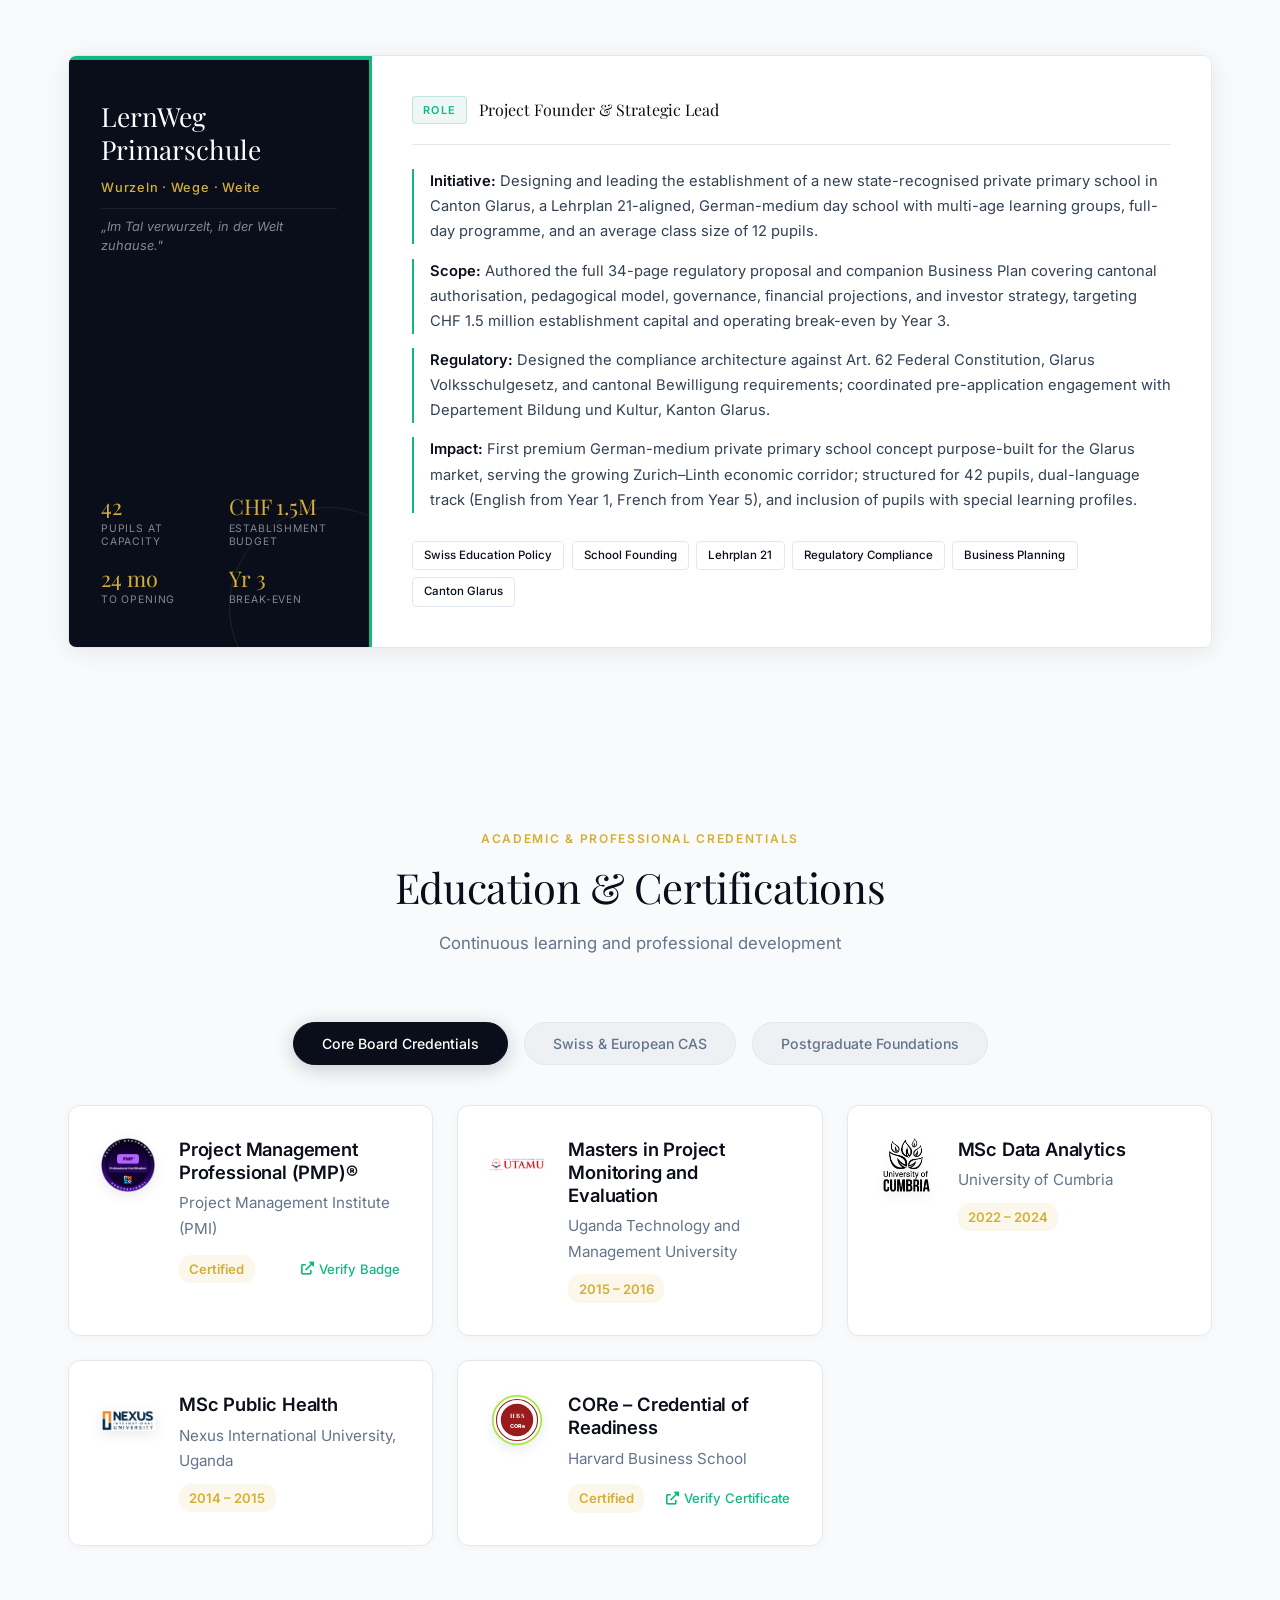
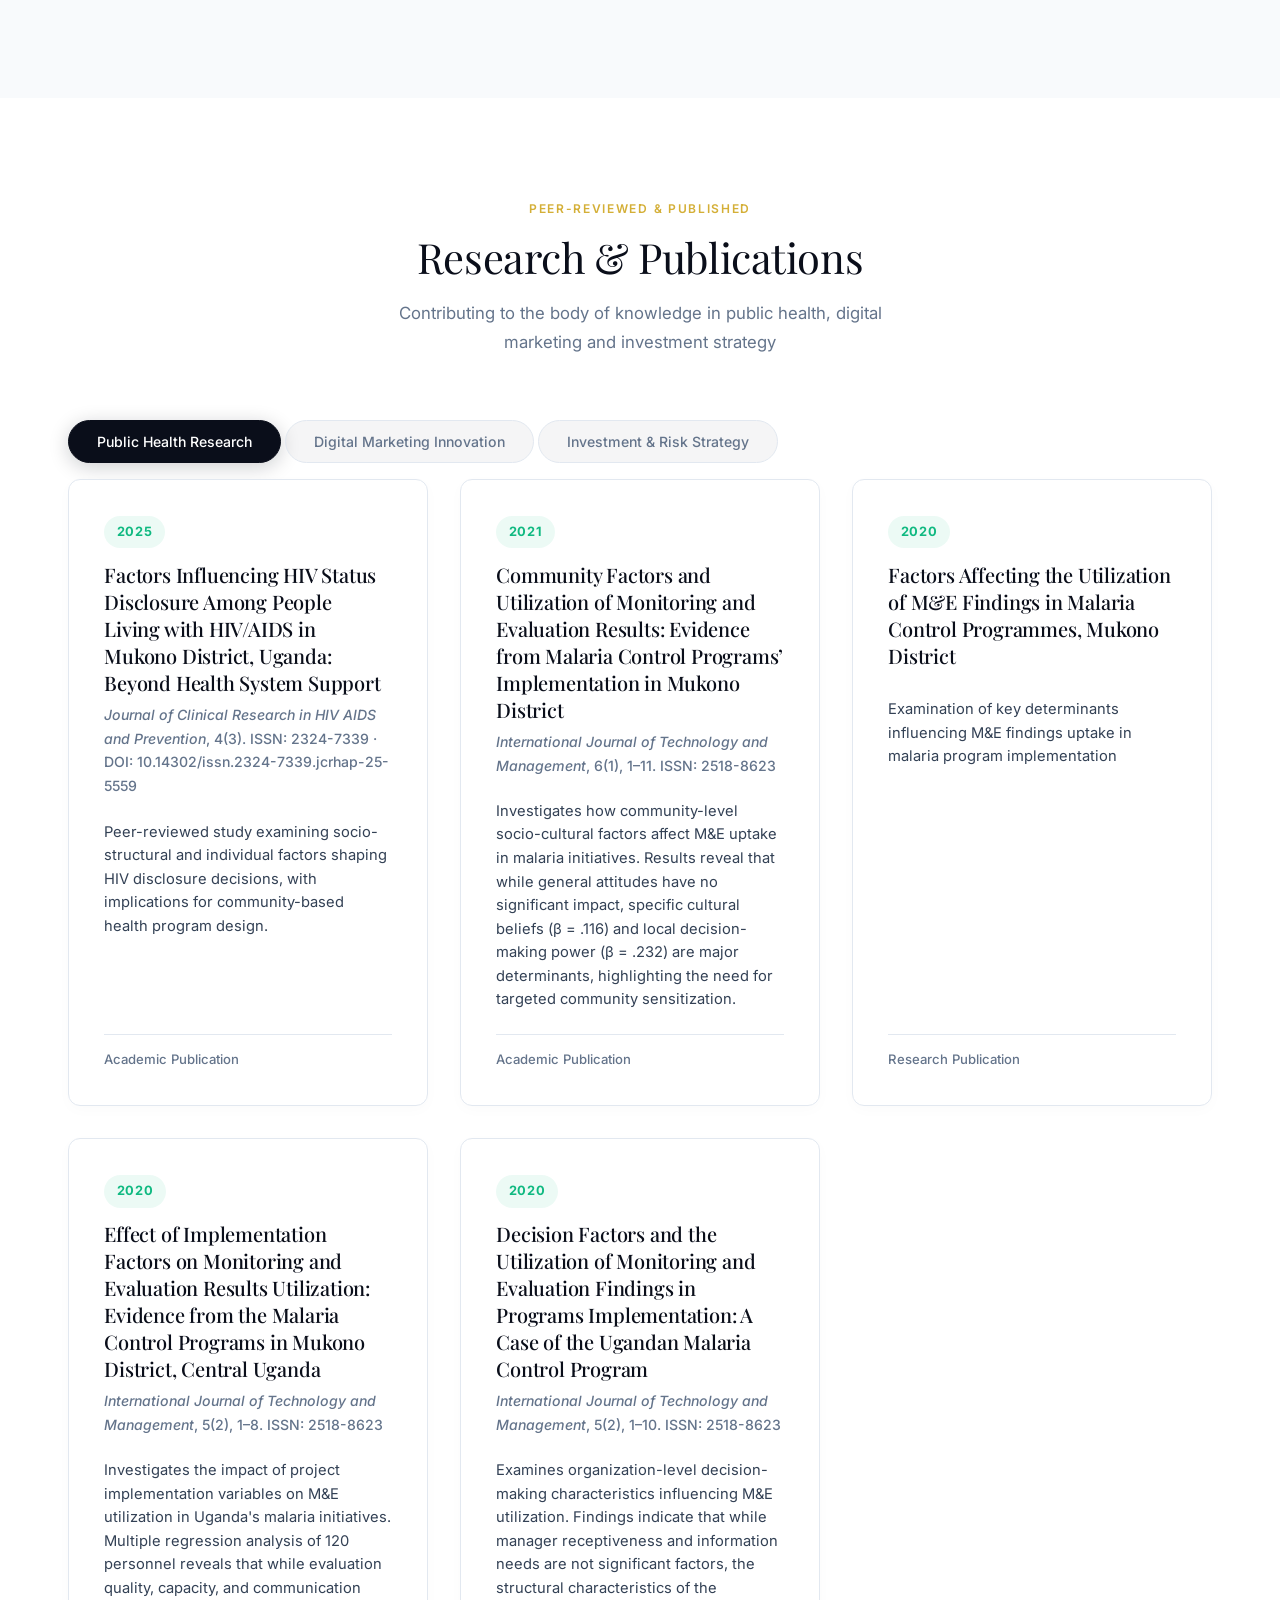
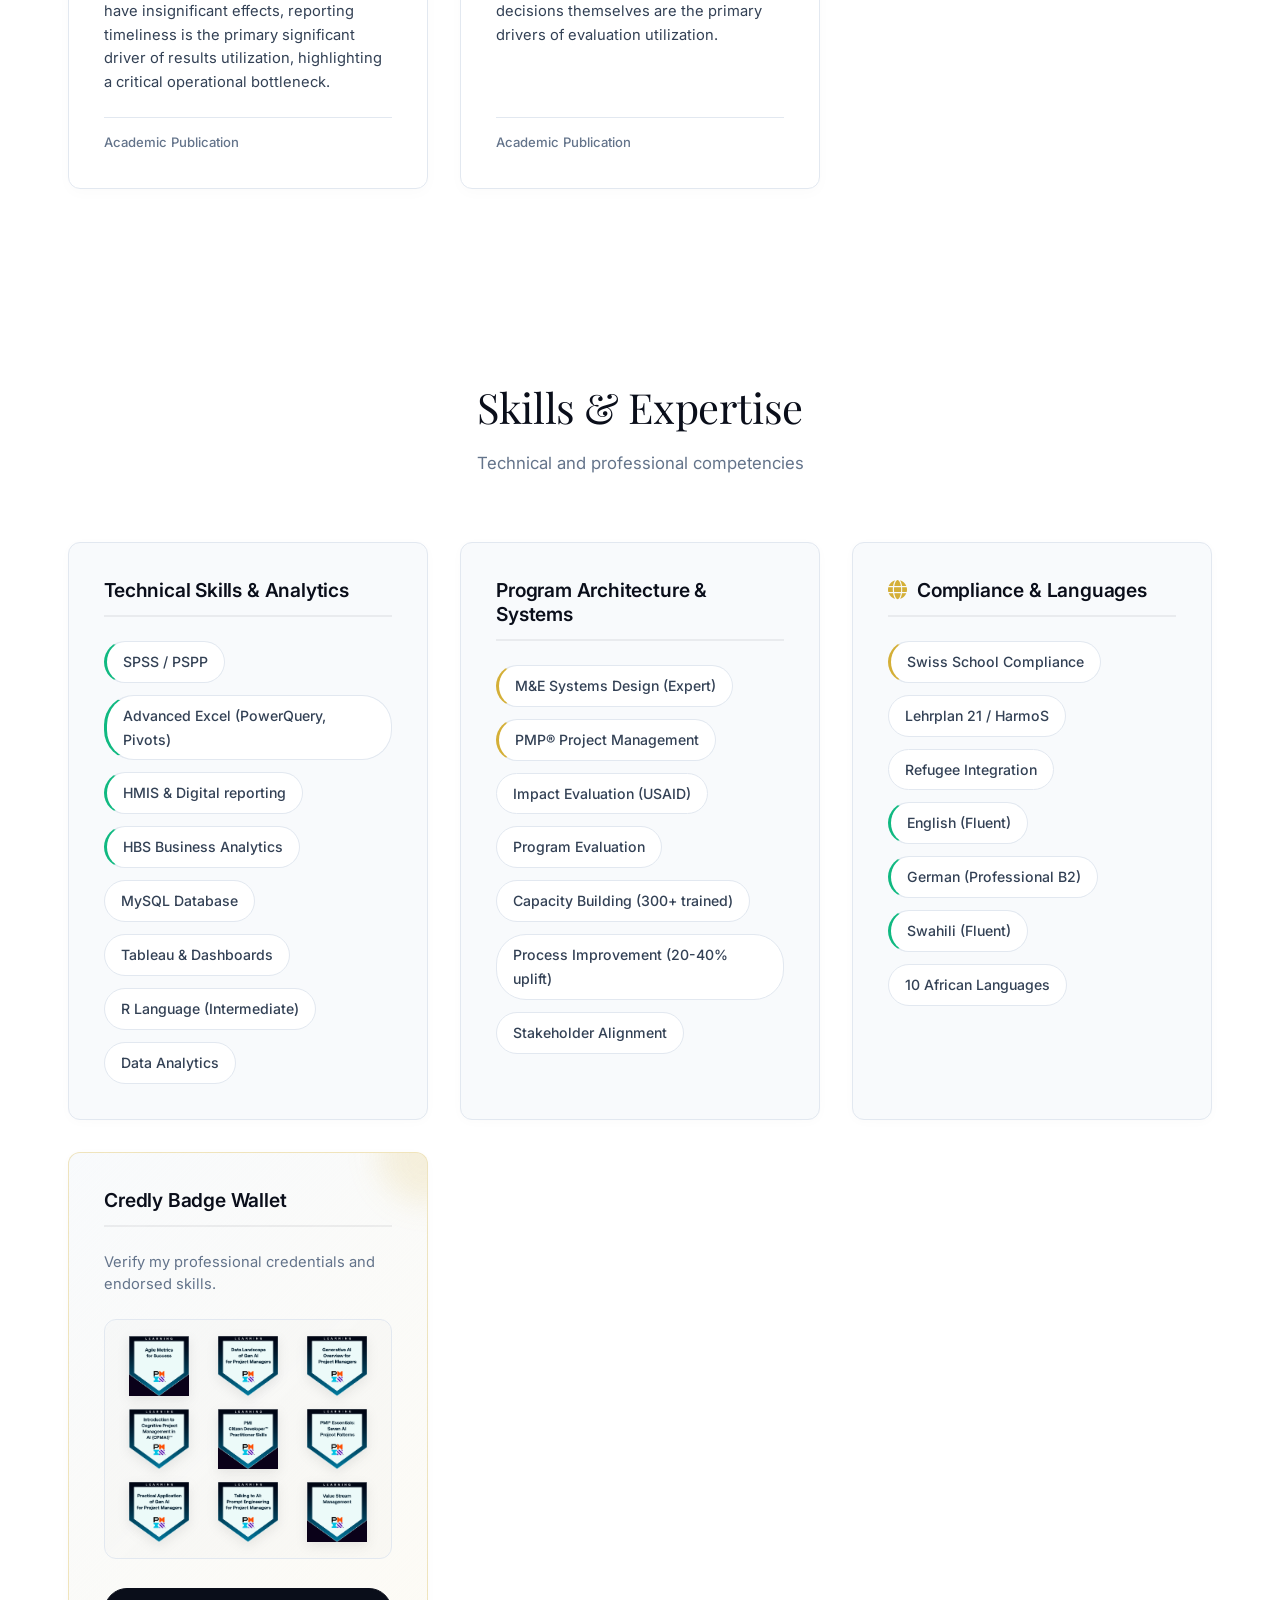
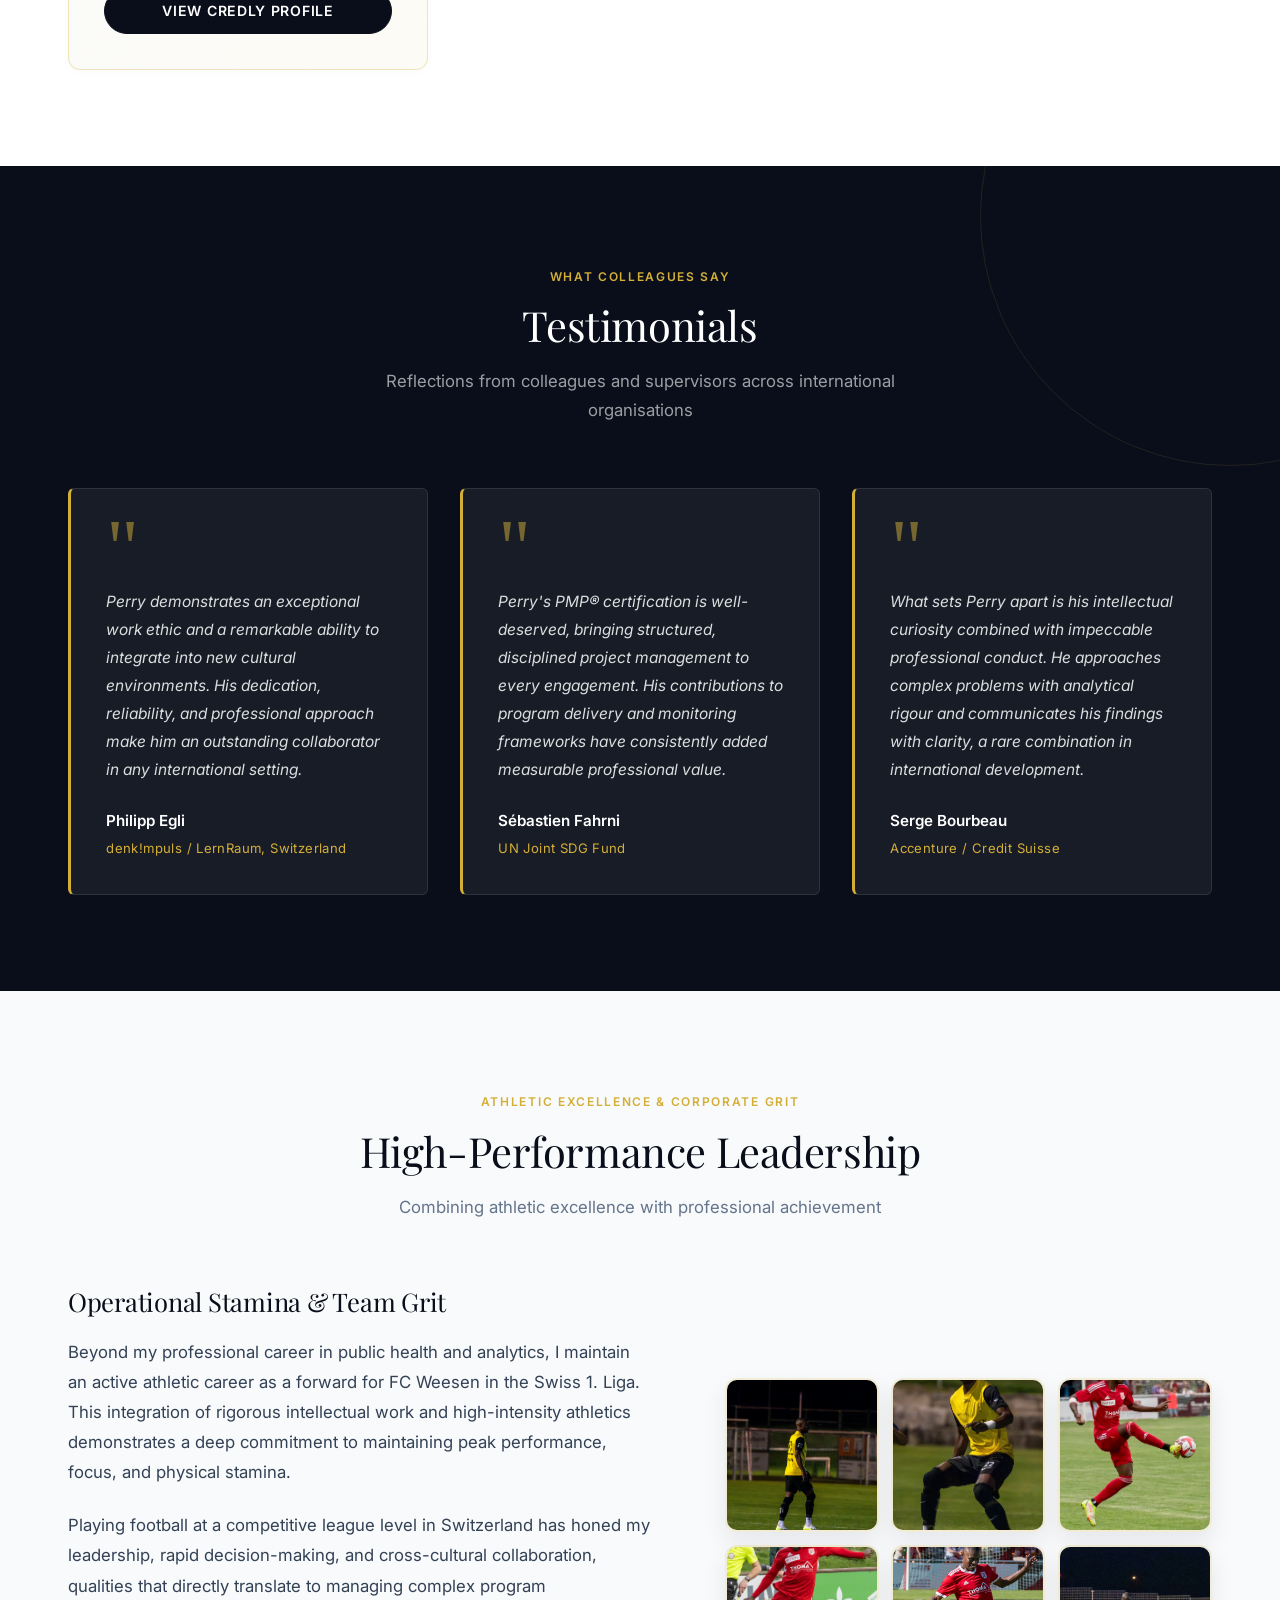
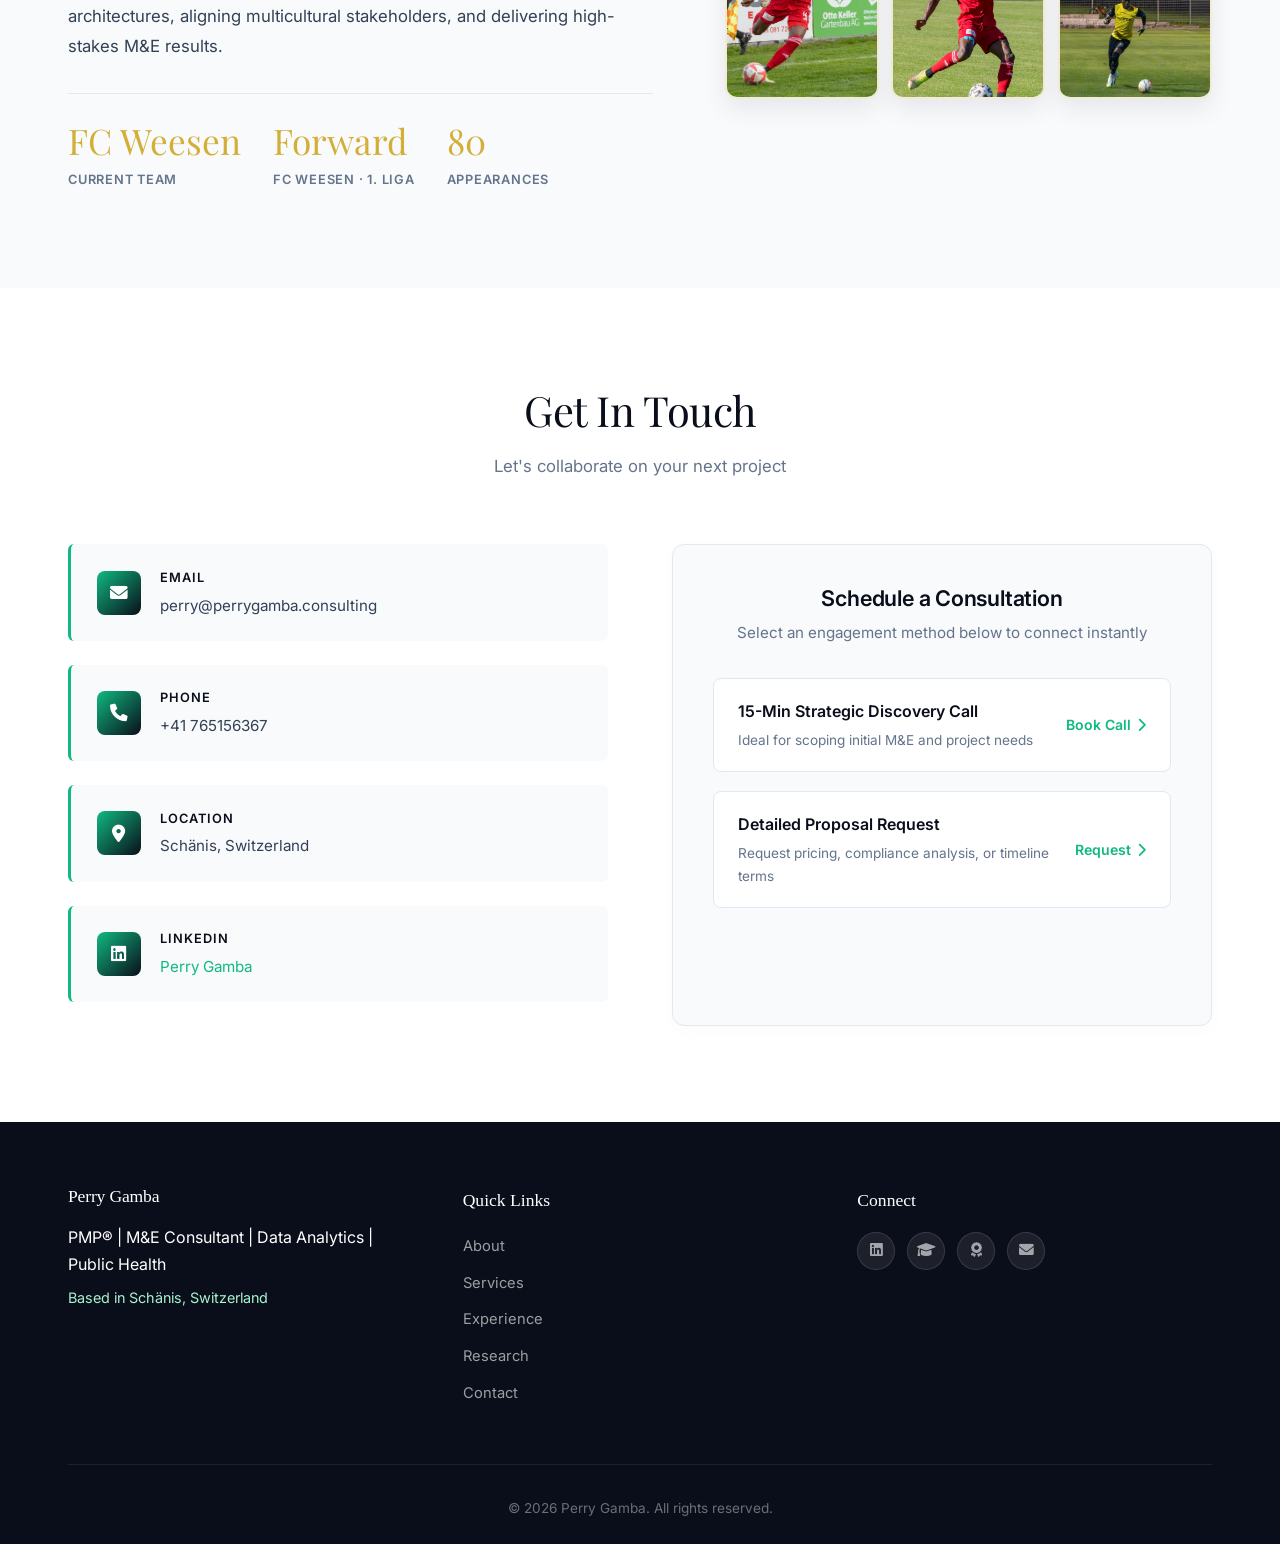
==== commit 0c262893: "Improve explanation, title, and journal details for malaria control M&E implementation factors study" ====
--- a/index.html
+++ b/index.html
@@ -770,13 +770,13 @@
                                     <span class="research-card-year">2020</span>
                                     <h3 class="research-card-title">
                                         <a href="https://ijotm.utamu.ac.ug/index.php/ijotm/article/view/56" target="_blank" rel="noopener noreferrer">
-                                            Effect of Implementation Factors on Monitoring &amp; Evaluation Results Utilization
+                                            Effect of Implementation Factors on Monitoring and Evaluation Results Utilization: Evidence from the Malaria Control Programs in Mukono District, Central Uganda
                                         </a>
                                     </h3>
-                                    <span class="research-card-journal"><em>International Journal of Technology and Management</em>, 5.2 (2020): 1–8</span>
-                                </div>
-                                <p class="research-card-desc" data-key="research.desc.7">Evidence from the Malaria Control Programs in Mukono District, Central Uganda</p>
-                                <div class="research-card-meta" data-key="research.label.research">Research Publication</div>
+                                    <span class="research-card-journal"><em>International Journal of Technology and Management</em>, 5(2), 1–8. ISSN: 2518-8623</span>
+                                </div>
+                                <p class="research-card-desc" data-key="research.desc.7">Investigates the impact of project implementation variables on M&E utilization in Uganda's malaria initiatives. Multiple regression analysis of 120 personnel reveals that while evaluation quality, capacity, and communication have insignificant effects, reporting timeliness is the primary significant driver of results utilization, highlighting a critical operational bottleneck.</p>
+                                <div class="research-card-meta" data-key="research.label.academic">Academic Publication</div>
                             </div>
                             
                             <div class="research-card-v3">
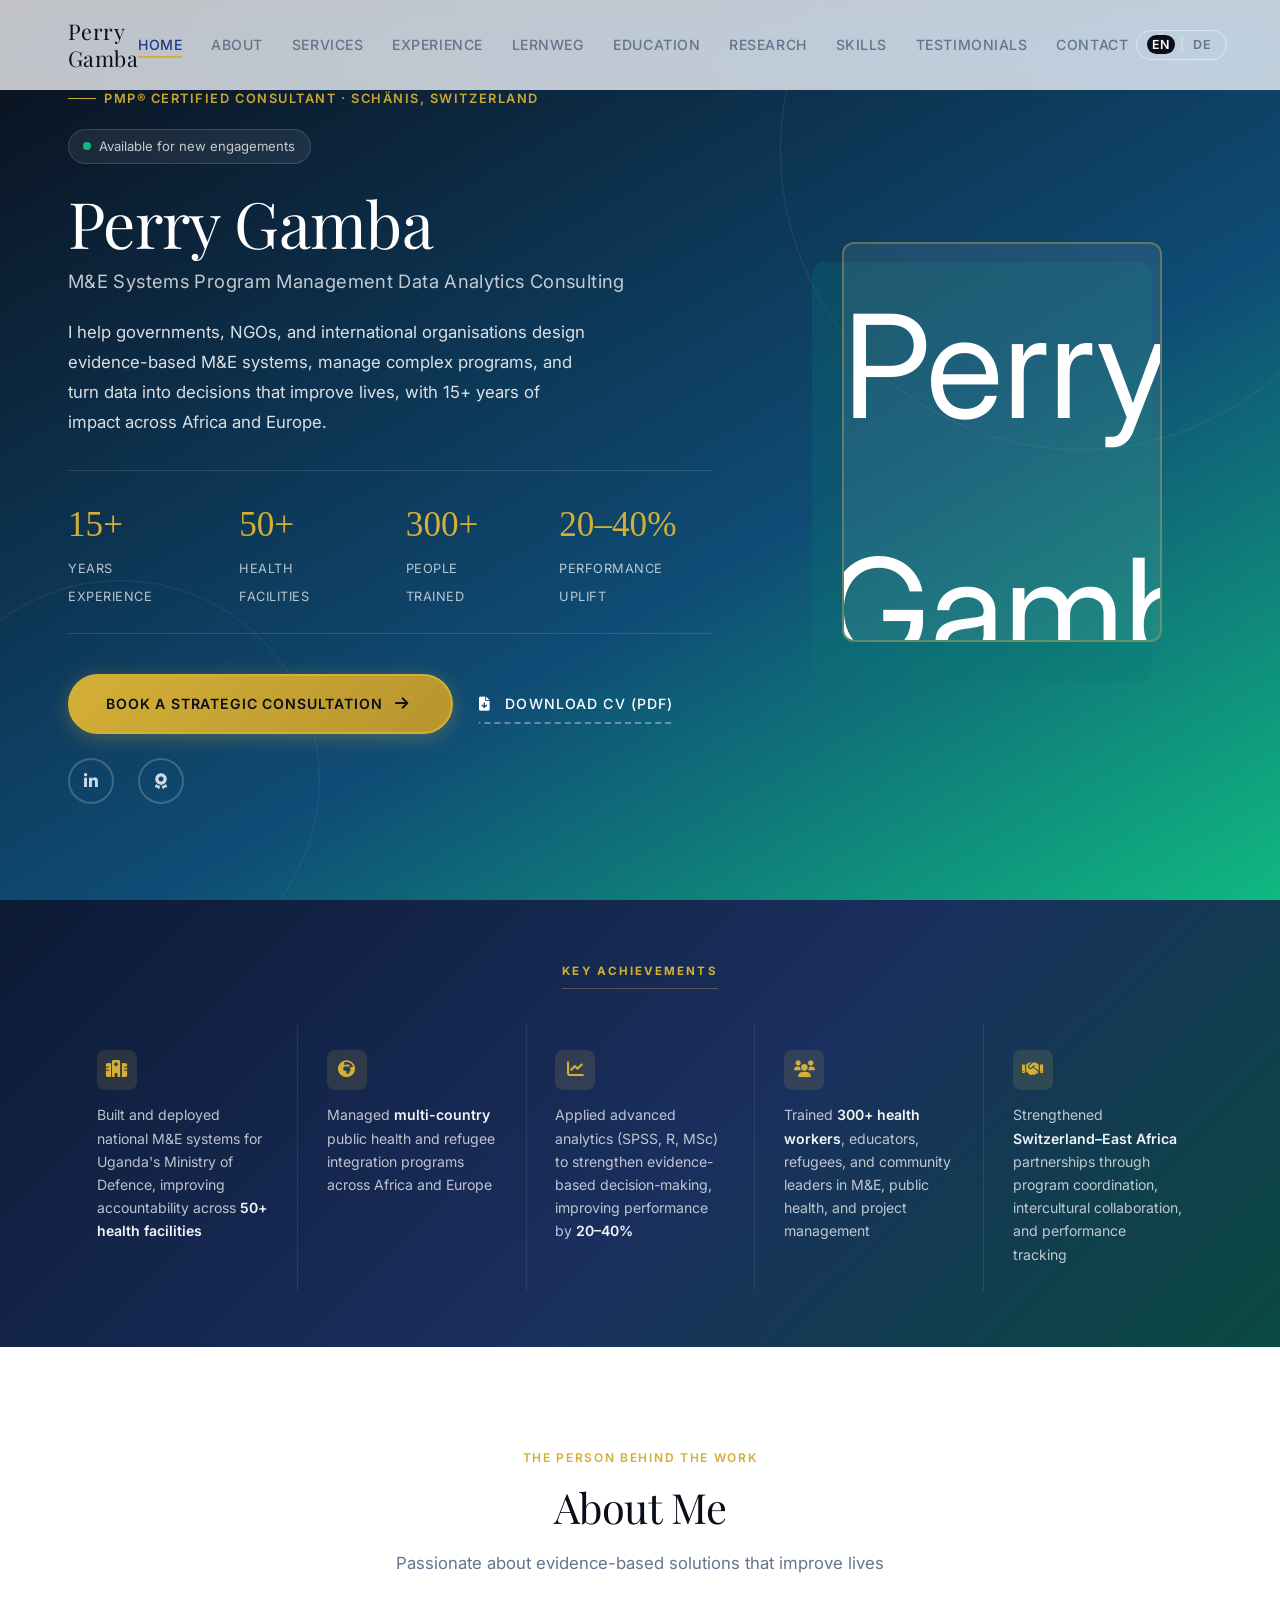
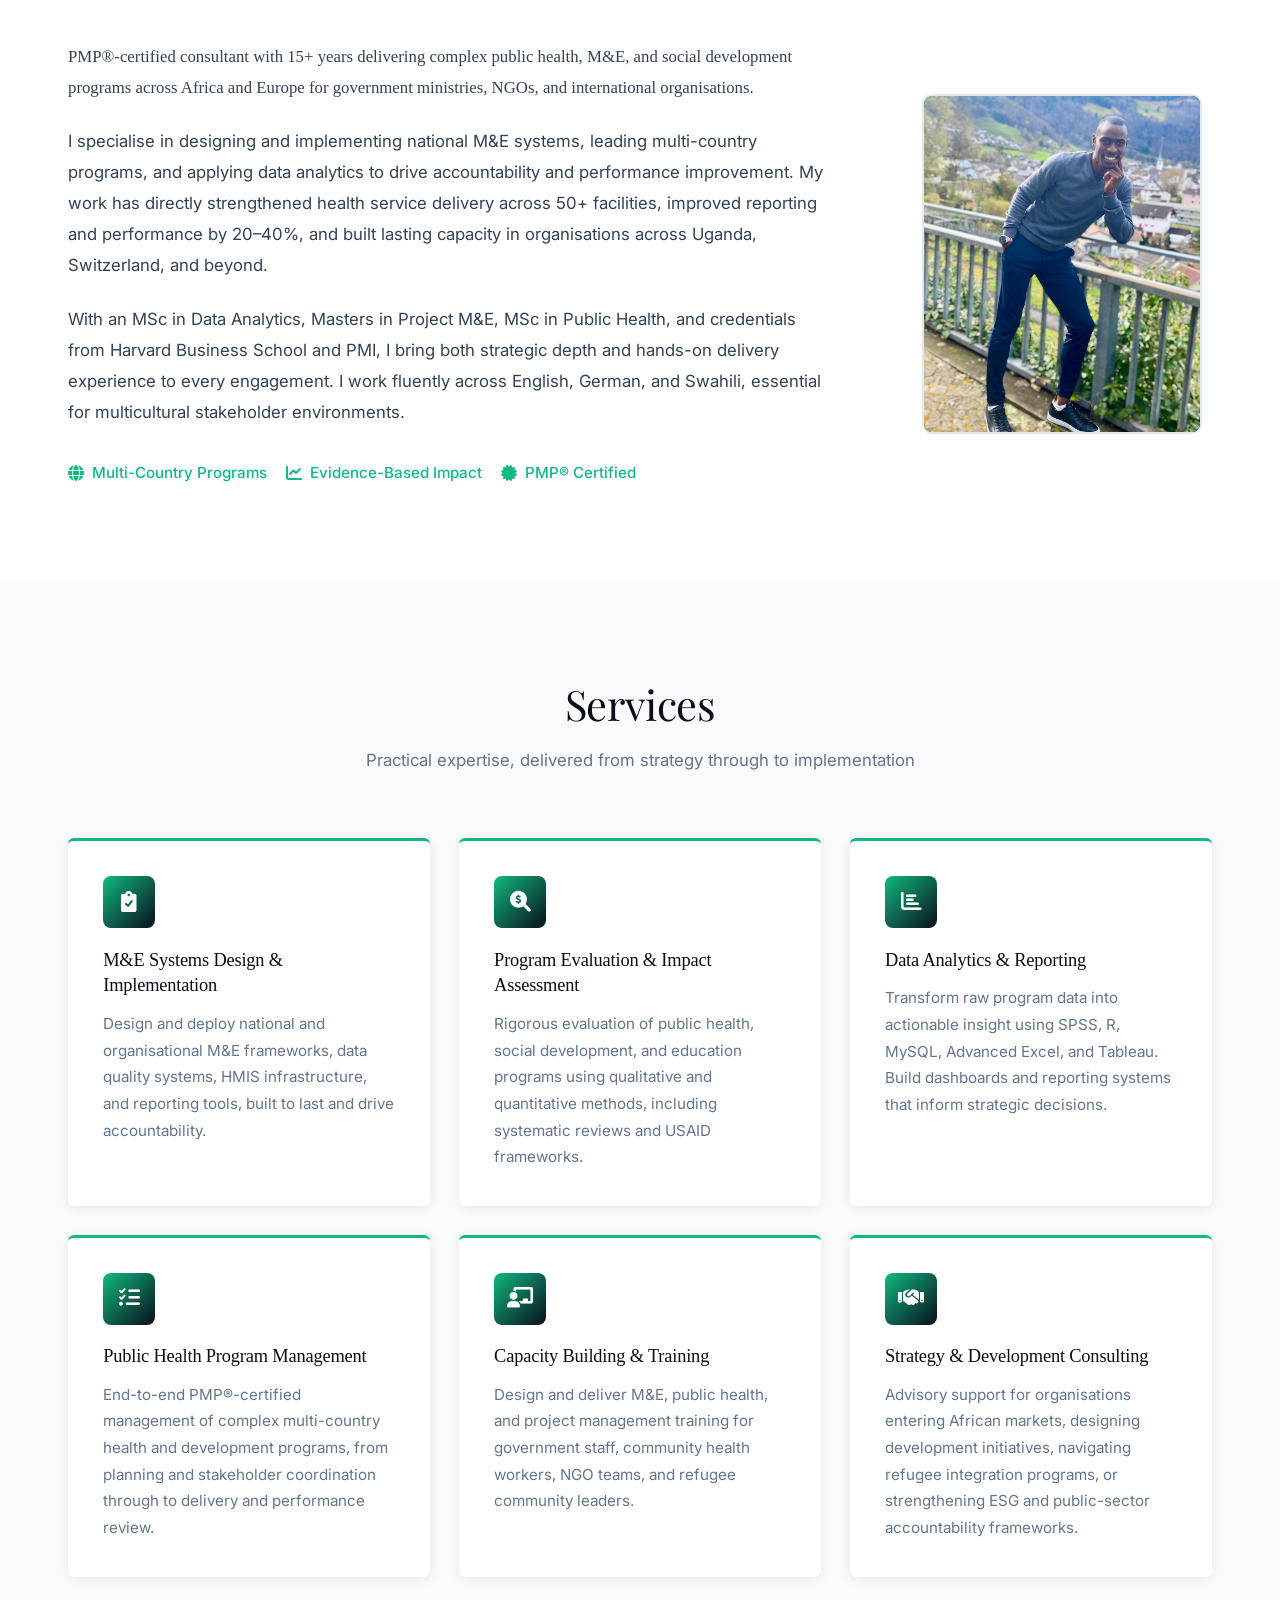
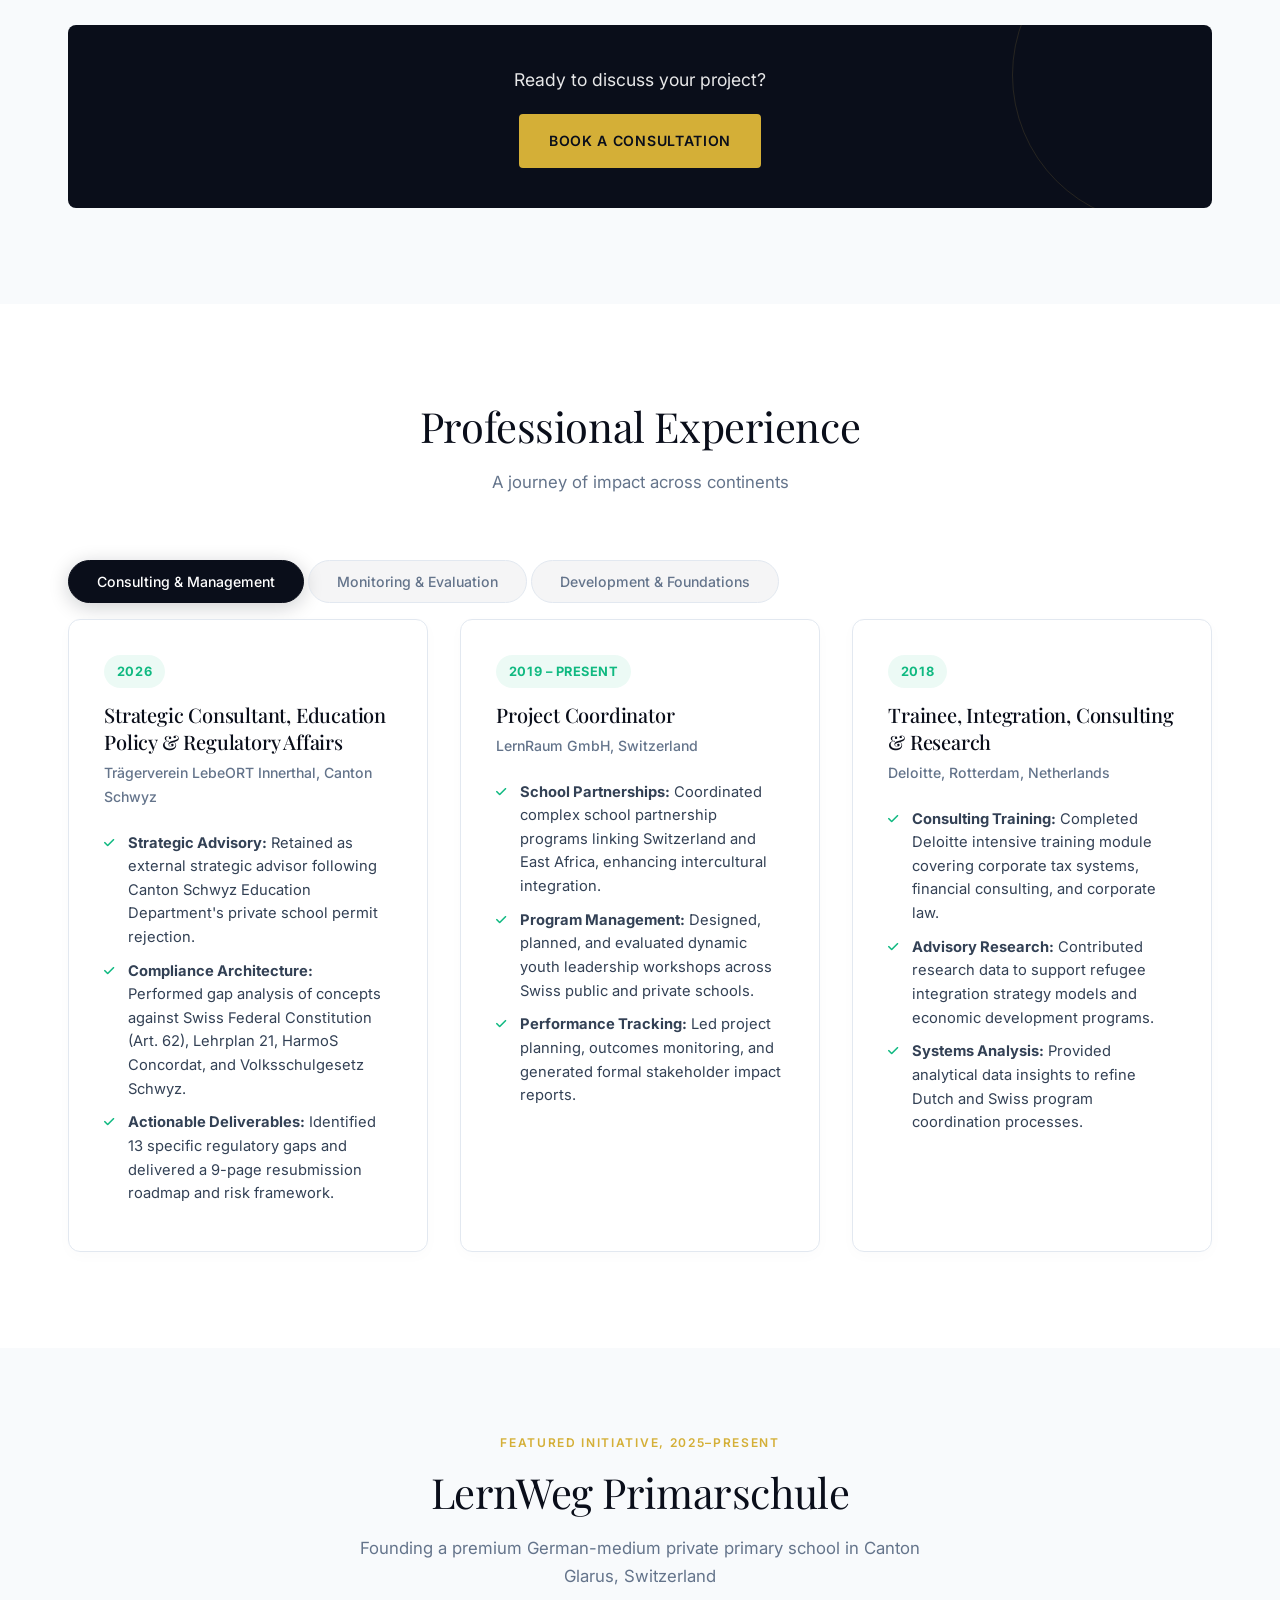
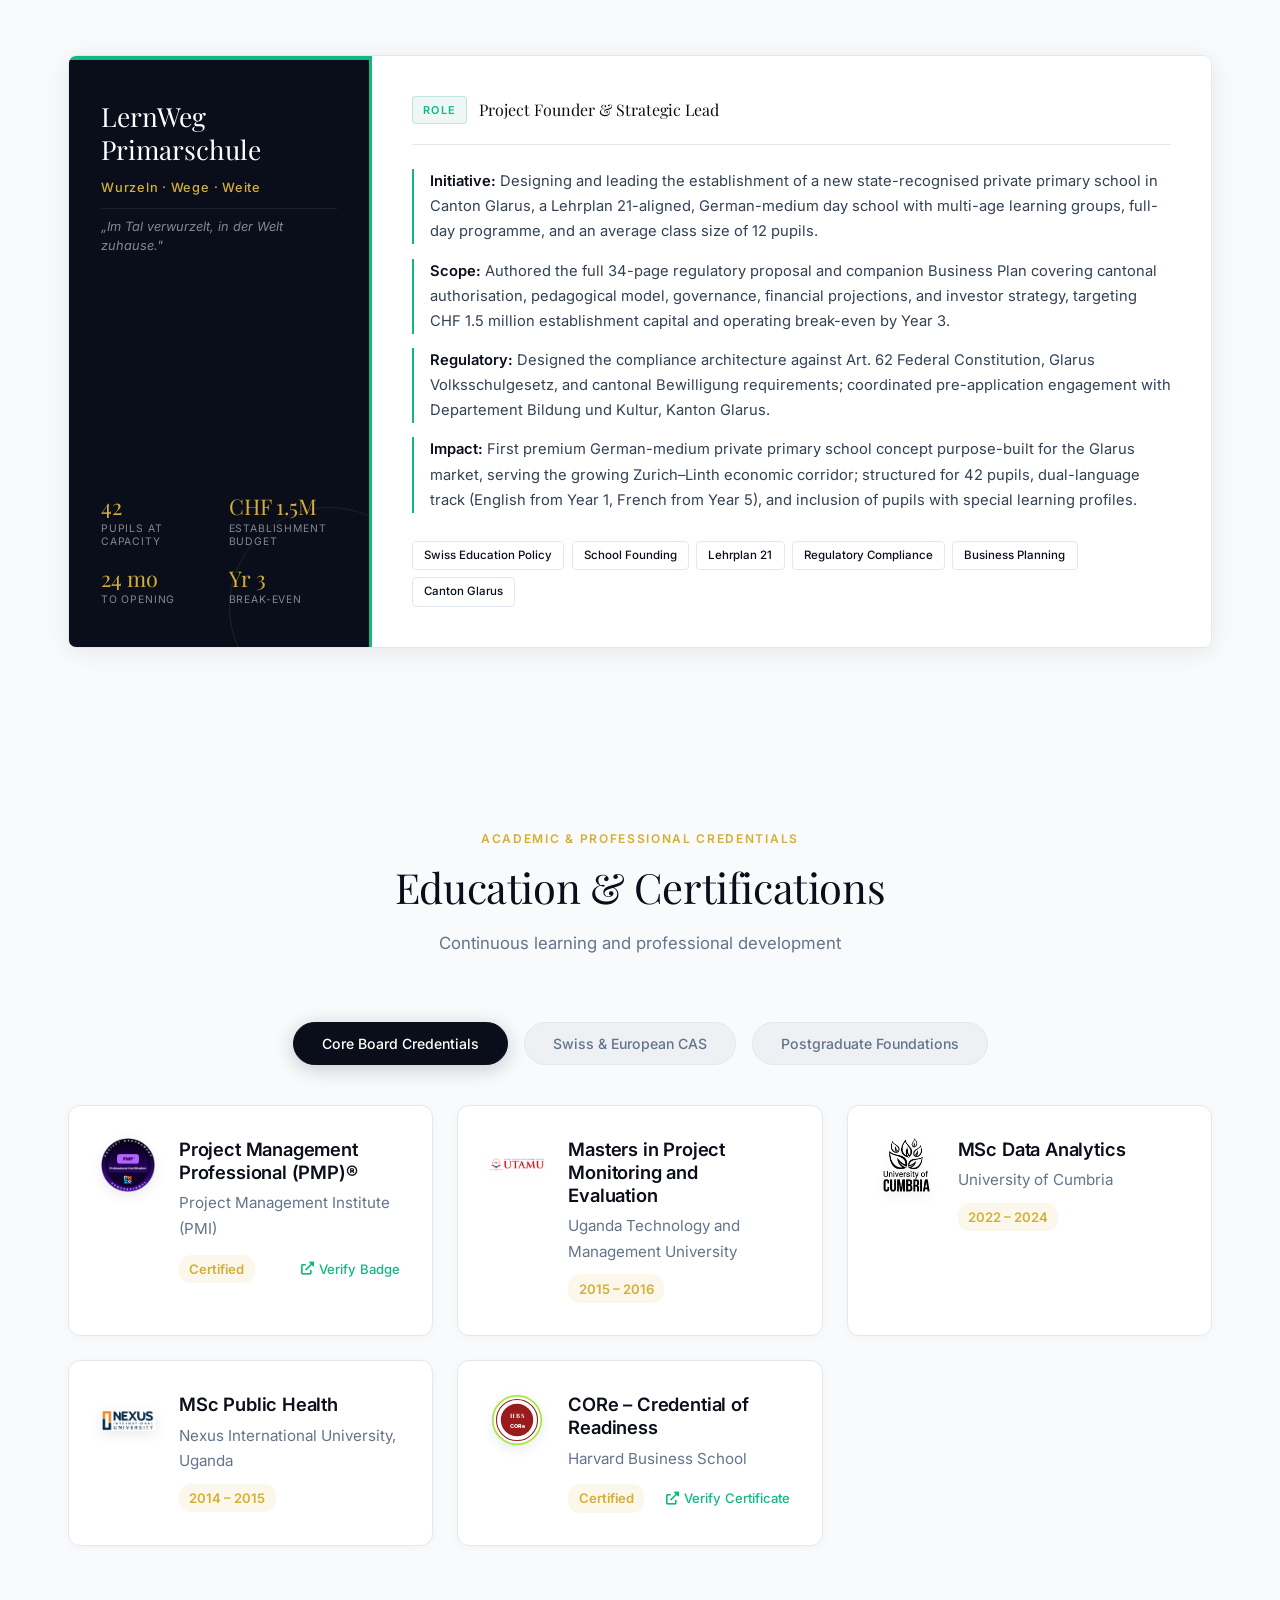
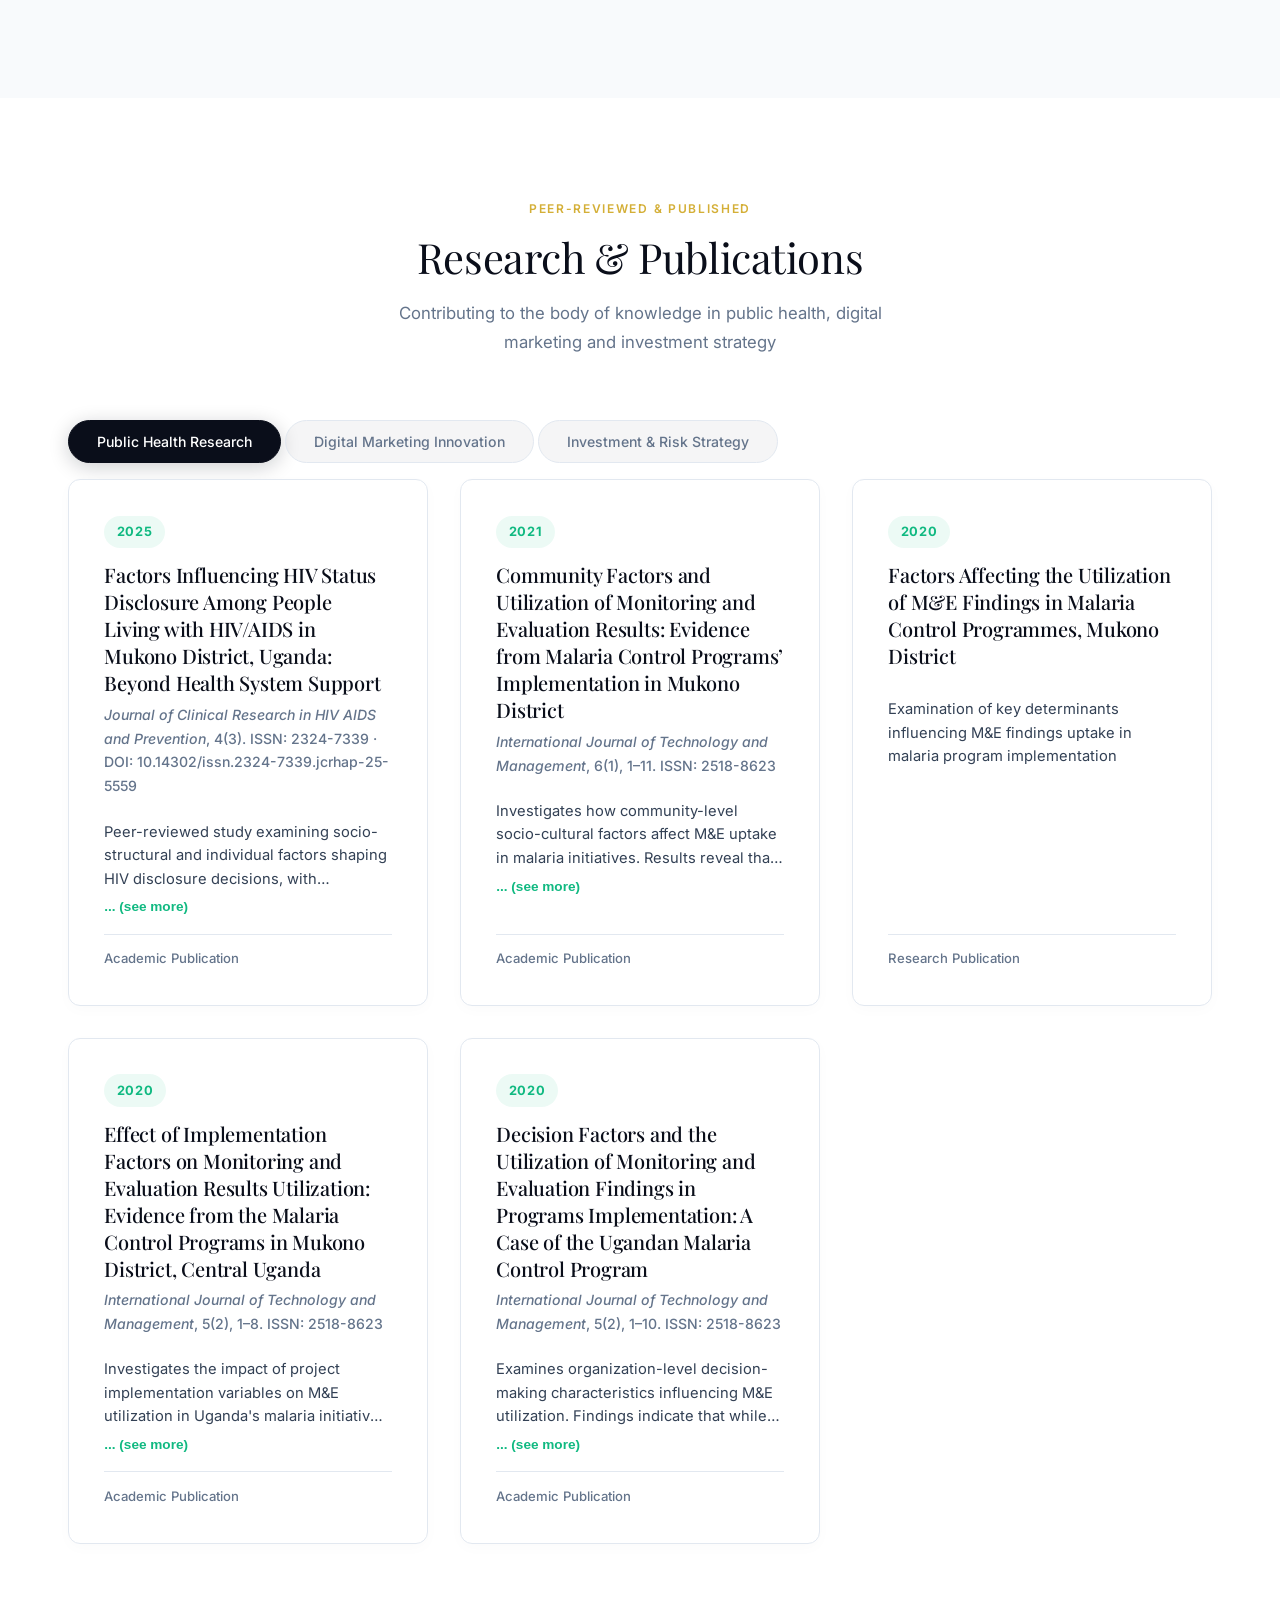
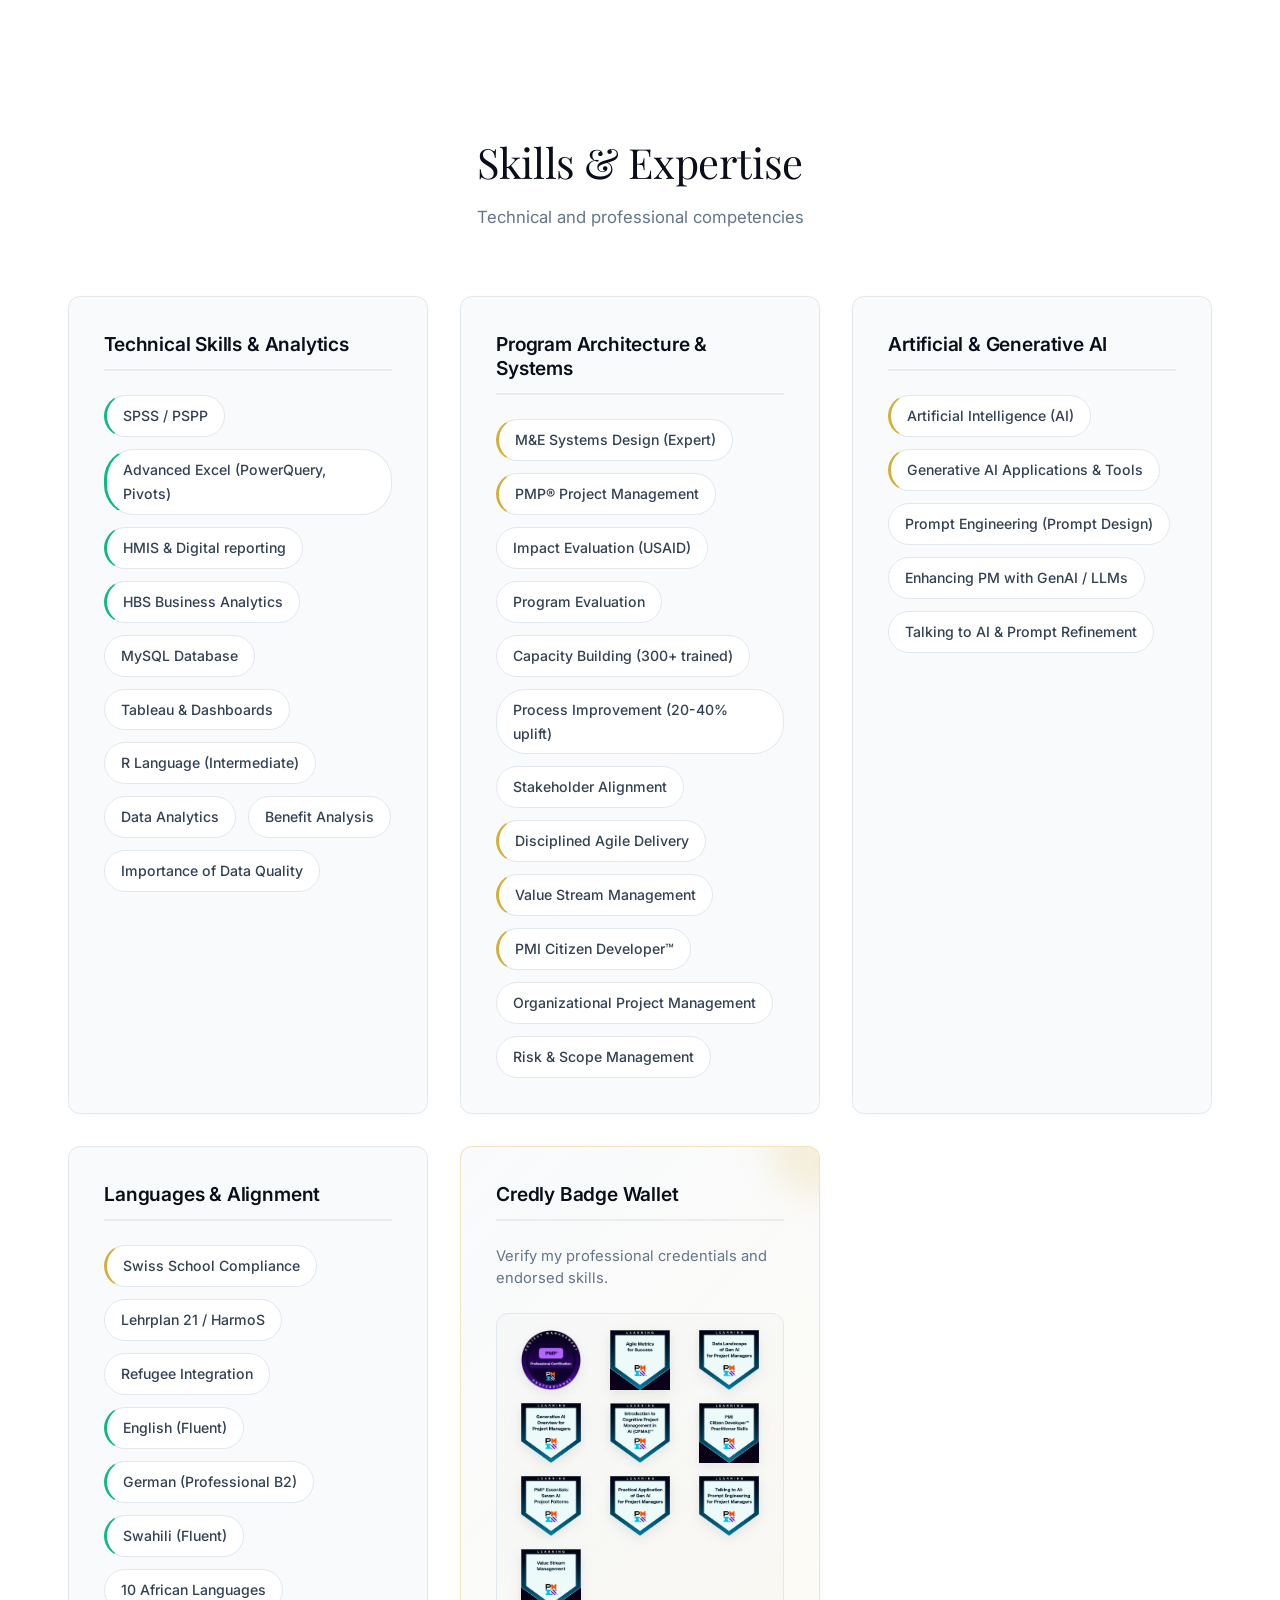
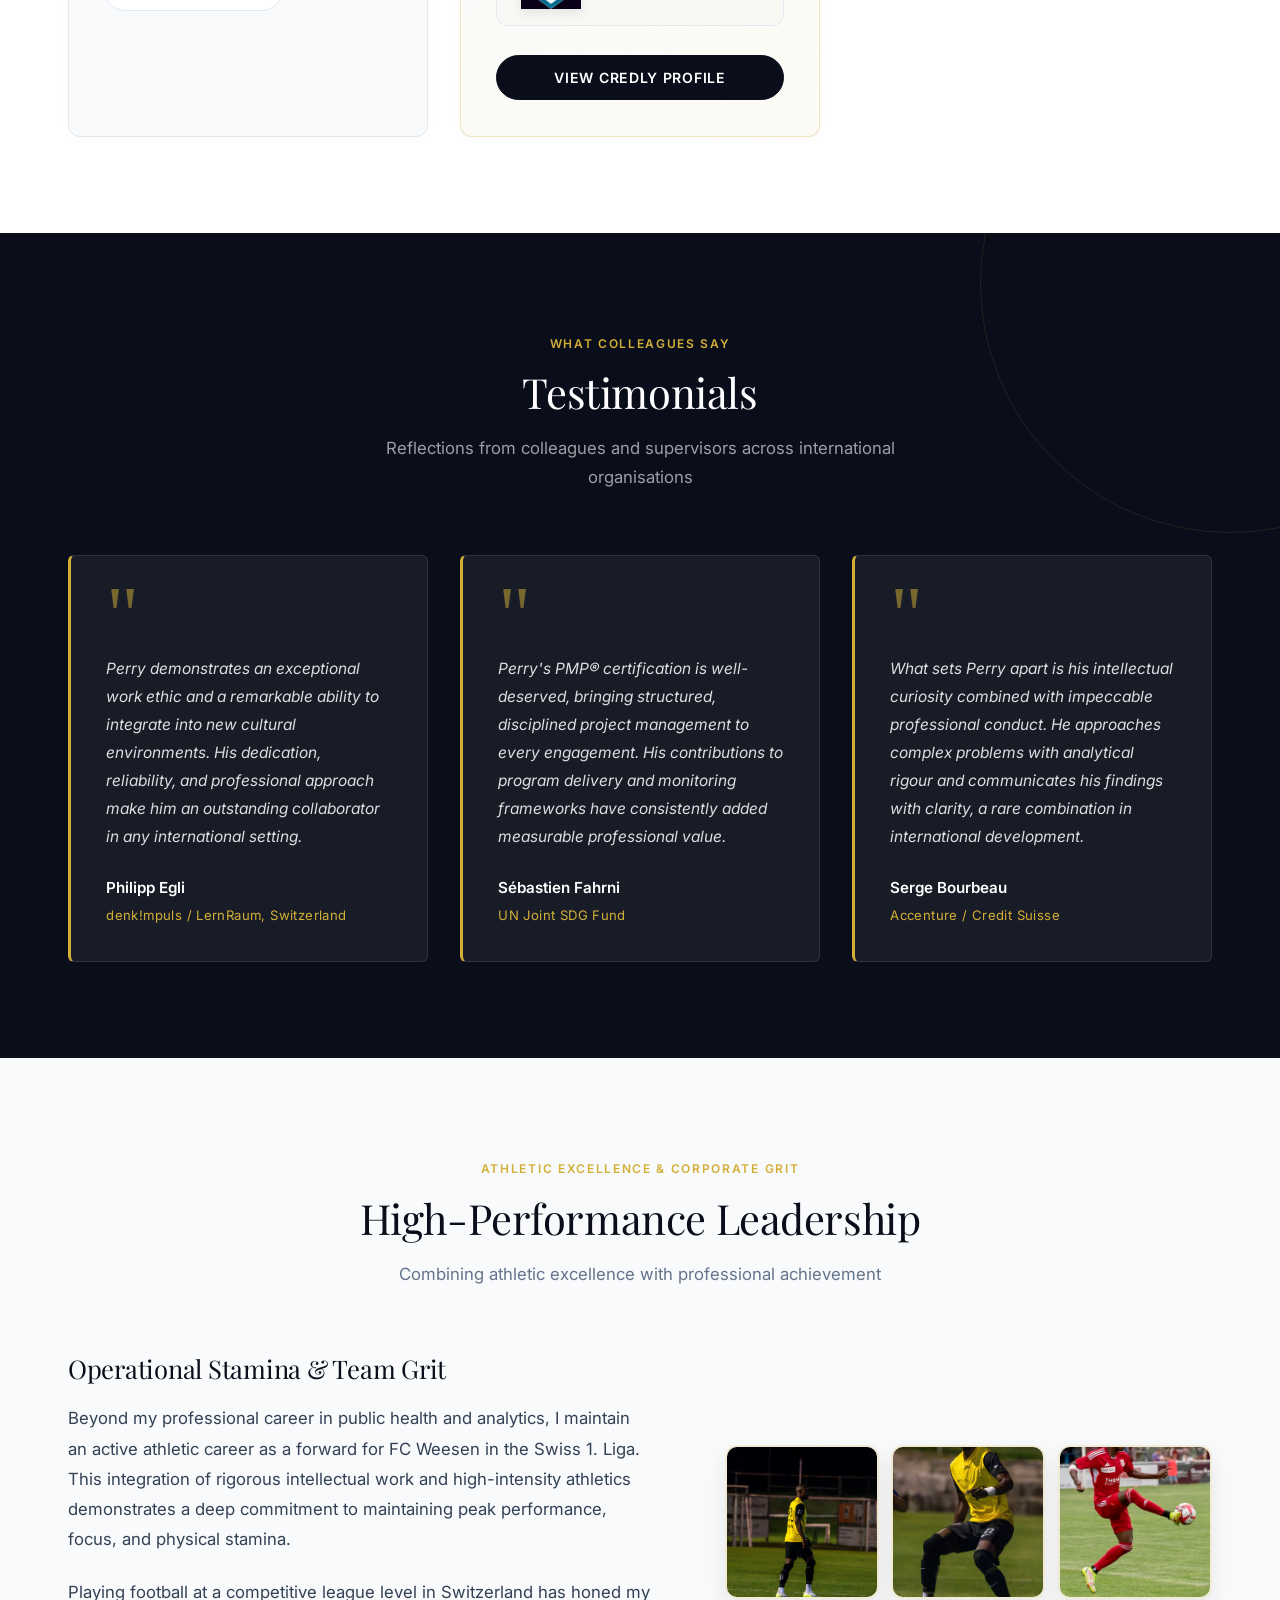
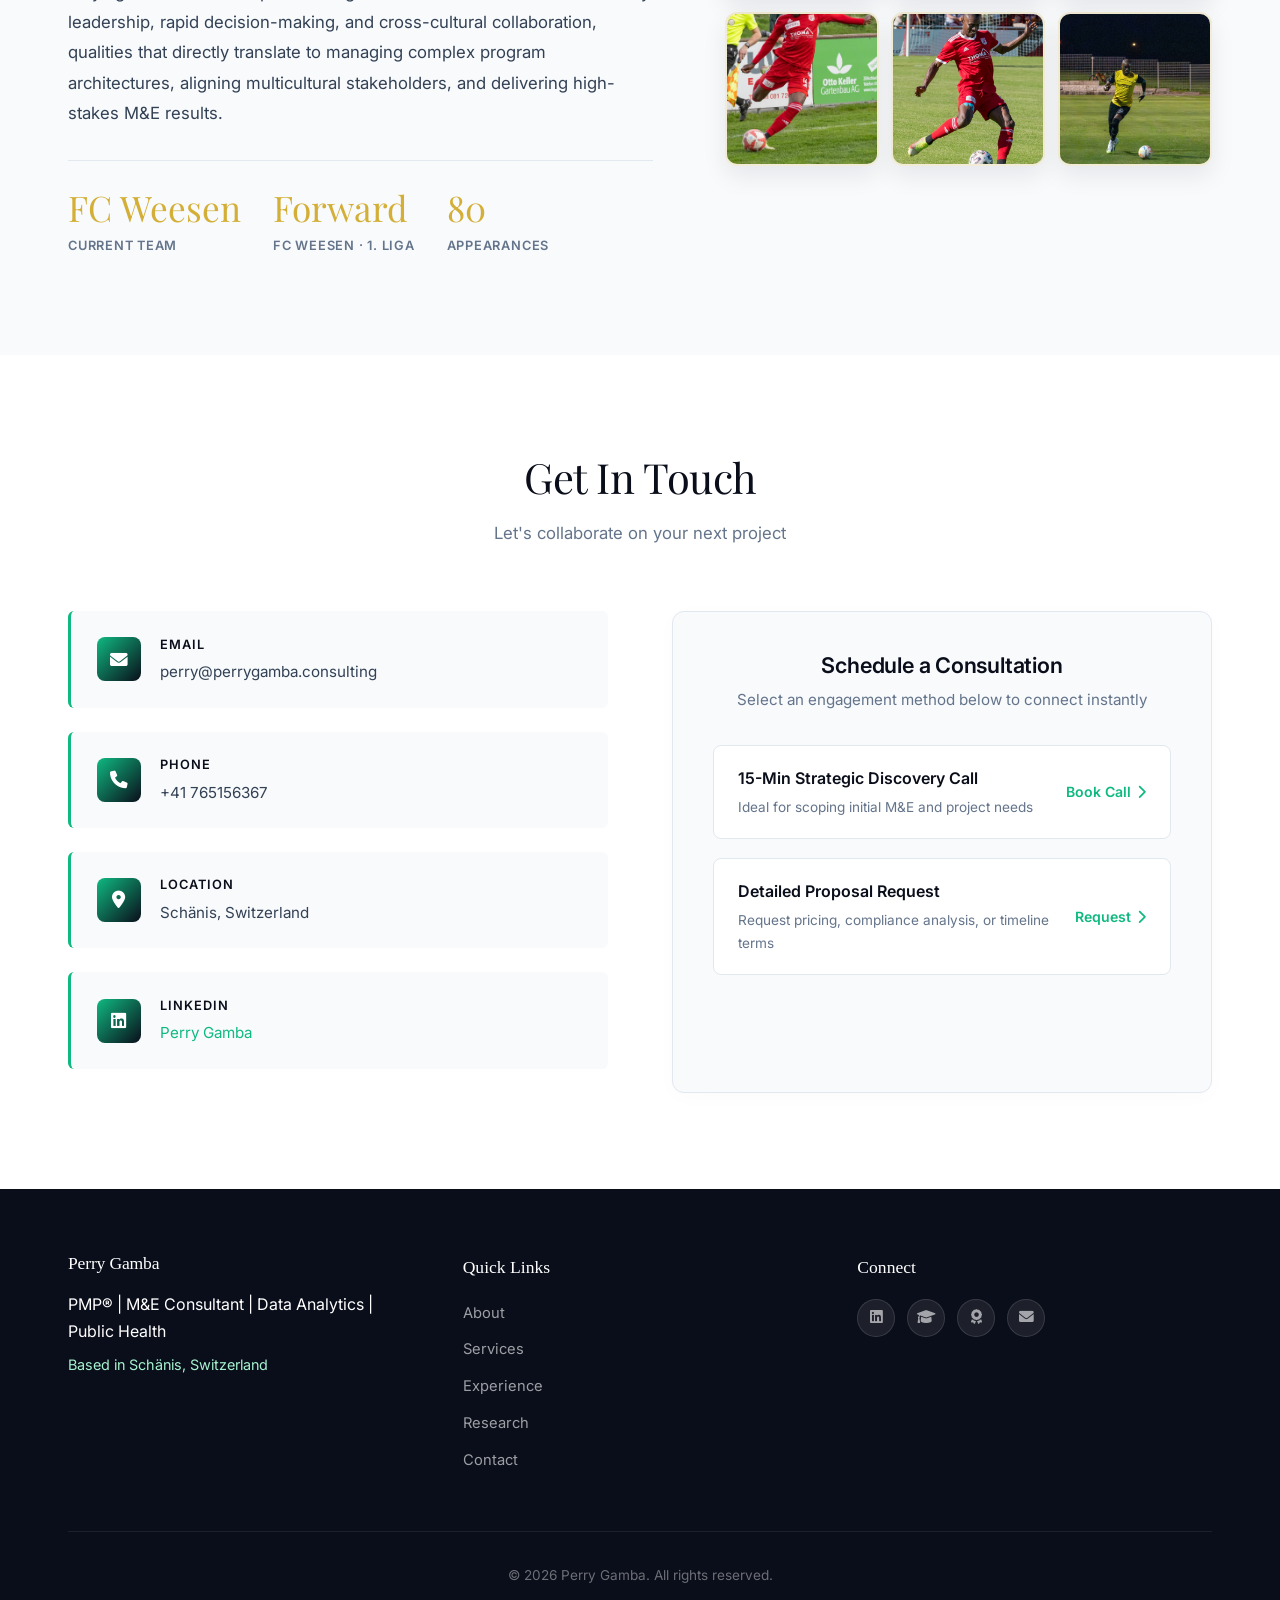
==== commit 5c8b0718: "Add Credly skills and badges to the skills and expertise matrix, including a new Artificial & Genera" ====
--- a/index.html
+++ b/index.html
@@ -912,6 +912,8 @@
                         <span class="matrix-chip">Tableau & Dashboards</span>
                         <span class="matrix-chip">R Language (Intermediate)</span>
                         <span class="matrix-chip">Data Analytics</span>
+                        <span class="matrix-chip">Benefit Analysis</span>
+                        <span class="matrix-chip">Importance of Data Quality</span>
                     </div>
                 </div>
                 
@@ -926,12 +928,29 @@
                         <span class="matrix-chip">Capacity Building (300+ trained)</span>
                         <span class="matrix-chip">Process Improvement (20-40% uplift)</span>
                         <span class="matrix-chip">Stakeholder Alignment</span>
+                        <span class="matrix-chip highlight">Disciplined Agile Delivery</span>
+                        <span class="matrix-chip highlight">Value Stream Management</span>
+                        <span class="matrix-chip highlight">PMI Citizen Developer™</span>
+                        <span class="matrix-chip">Organizational Project Management</span>
+                        <span class="matrix-chip">Risk &amp; Scope Management</span>
+                    </div>
+                </div>
+
+                <!-- Card 3: Artificial & Generative AI -->
+                <div class="competency-matrix-card">
+                    <h3 data-key="skills.ai"><i class="fas fa-robot"></i> Artificial & Generative AI</h3>
+                    <div class="matrix-chips-wrapper">
+                        <span class="matrix-chip highlight">Artificial Intelligence (AI)</span>
+                        <span class="matrix-chip highlight">Generative AI Applications &amp; Tools</span>
+                        <span class="matrix-chip">Prompt Engineering (Prompt Design)</span>
+                        <span class="matrix-chip">Enhancing PM with GenAI / LLMs</span>
+                        <span class="matrix-chip">Talking to AI &amp; Prompt Refinement</span>
                     </div>
                 </div>
                 
-                <!-- Card 3: Compliance & Languages -->
+                <!-- Card 4: Compliance & Languages -->
                 <div class="competency-matrix-card">
-                    <h3><i class="fas fa-globe"></i> Compliance & Languages</h3>
+                    <h3 data-key="skills.languages"><i class="fas fa-globe"></i> Compliance & Languages</h3>
                     <div class="matrix-chips-wrapper">
                         <span class="matrix-chip highlight" data-key="skills.swiss.compliance">Swiss School Compliance</span>
                         <span class="matrix-chip" data-key="skills.lehrplan">Lehrplan 21 / HarmoS</span>
@@ -943,45 +962,49 @@
                     </div>
                 </div>
 
-                <!-- Card 4: Credly Badge Wallet -->
+                <!-- Card 5: Credly Badge Wallet -->
                 <div class="competency-matrix-card credly-card">
                     <h3 data-key="skills.credly.title"><i class="fas fa-award"></i> Credly Badge Wallet</h3>
                     <p class="credly-card-desc" data-key="skills.credly.desc">Verify my professional credentials and endorsed skills.</p>
                     
                     <div class="skills-badges-grid">
-                        <!-- Badge 1: Agile Metrics for Success -->
+                        <!-- Badge 1: Project Management Professional (PMP)® -->
+                        <a href="https://www.credly.com/badges/69c4404e-4393-4ead-9f63-ef66d8785470" target="_blank" rel="noopener noreferrer" class="skills-badge-item" title="Project Management Professional (PMP)®">
+                            <img src="assets/images/pmp-certification-badge.png" alt="Project Management Professional (PMP)®" loading="lazy">
+                        </a>
+                        <!-- Badge 2: Agile Metrics for Success -->
                         <a href="https://www.credly.com/badges/7785c1aa-7a5a-4d22-8b78-0c8151384ef6" target="_blank" rel="noopener noreferrer" class="skills-badge-item" title="Agile Metrics for Success">
                             <img src="assets/images/agile-metrics-for-success.png" alt="Agile Metrics for Success" loading="lazy">
                         </a>
-                        <!-- Badge 2: Data Landscape of GenAI for Project Managers -->
+                        <!-- Badge 3: Data Landscape of GenAI for Project Managers -->
                         <a href="https://www.credly.com/badges/8585bd92-64d7-4f7b-817a-4c539f059ee7" target="_blank" rel="noopener noreferrer" class="skills-badge-item" title="Data Landscape of GenAI for Project Managers">
                             <img src="assets/images/data-landscape-of-genai-for-project-managers.png" alt="Data Landscape of GenAI for Project Managers" loading="lazy">
                         </a>
-                        <!-- Badge 3: Generative AI Overview for Project Managers -->
+                        <!-- Badge 4: Generative AI Overview for Project Managers -->
                         <a href="https://www.credly.com/badges/4ab1824e-e1b6-4616-b6dc-28e1cbc8b81f" target="_blank" rel="noopener noreferrer" class="skills-badge-item" title="Generative AI Overview for Project Managers">
                             <img src="assets/images/generative-ai-overview-for-project-managers.png" alt="Generative AI Overview for Project Managers" loading="lazy">
                         </a>
-                        <!-- Badge 4: Introduction to Cognitive Project Management in AI (CPMAI)™ -->
+                        <!-- Badge 5: Introduction to Cognitive Project Management in AI (CPMAI)™ -->
                         <a href="https://www.credly.com/badges/f10c2311-2141-4806-8278-e5bf1b66c77a" target="_blank" rel="noopener noreferrer" class="skills-badge-item" title="Introduction to Cognitive Project Management in AI (CPMAI)™">
                             <img src="assets/images/introduction-to-cognitive-project-management-in-ai-.png" alt="Introduction to Cognitive Project Management in AI (CPMAI)™" loading="lazy">
                         </a>
-                        <!-- Badge 5: PMI Citizen Developer™ Practitioner Skills -->
+                        <!-- Badge 6: PMI Citizen Developer™ Practitioner Skills -->
                         <a href="https://www.credly.com/badges/d283d9fb-b2ce-4c9b-9cca-55cf20cb9772" target="_blank" rel="noopener noreferrer" class="skills-badge-item" title="PMI Citizen Developer™ Practitioner Skills">
                             <img src="assets/images/pmi-citizen-developer-practitioner-skills.png" alt="PMI Citizen Developer™ Practitioner Skills" loading="lazy">
                         </a>
-                        <!-- Badge 6: PMI® Essentials: Seven AI Project Patterns -->
+                        <!-- Badge 7: PMI® Essentials: Seven AI Project Patterns -->
                         <a href="https://www.credly.com/badges/e679bb79-635c-457b-b4b4-b4508c48eb92" target="_blank" rel="noopener noreferrer" class="skills-badge-item" title="PMI® Essentials: Seven AI Project Patterns">
                             <img src="assets/images/pmi-essentials-seven-ai-project-patterns.png" alt="PMI® Essentials: Seven AI Project Patterns" loading="lazy">
                         </a>
-                        <!-- Badge 7: Practical Application of Gen AI for Project Managers -->
+                        <!-- Badge 8: Practical Application of Gen AI for Project Managers -->
                         <a href="https://www.credly.com/badges/2e95f929-1b76-4bfd-8945-51434c9a7168" target="_blank" rel="noopener noreferrer" class="skills-badge-item" title="Practical Application of Gen AI for Project Managers">
                             <img src="assets/images/practical-application-of-gen-ai-for-project-manager.png" alt="Practical Application of Gen AI for Project Managers" loading="lazy">
                         </a>
-                        <!-- Badge 8: Talking to AI: Prompt Engineering for Project Managers -->
+                        <!-- Badge 9: Talking to AI: Prompt Engineering for Project Managers -->
                         <a href="https://www.credly.com/badges/24941b6f-34c8-475a-8c75-5030cdcf263e" target="_blank" rel="noopener noreferrer" class="skills-badge-item" title="Talking to AI: Prompt Engineering for Project Managers">
                             <img src="assets/images/talking-to-ai-prompt-engineering-for-project-manage.png" alt="Talking to AI: Prompt Engineering for Project Managers" loading="lazy">
                         </a>
-                        <!-- Badge 9: Value Stream Management -->
+                        <!-- Badge 10: Value Stream Management -->
                         <a href="https://www.credly.com/badges/6e900aa2-f3fe-46bb-b67e-9109fbb16188" target="_blank" rel="noopener noreferrer" class="skills-badge-item" title="Value Stream Management">
                             <img src="assets/images/value-stream-management.1.png" alt="Value Stream Management" loading="lazy">
                         </a>
--- a/styles.css
+++ b/styles.css
@@ -2456,6 +2456,41 @@
     line-height: 1.6;
     color: var(--text);
     margin-bottom: 1.4rem;
+    
+    /* Clamping to 3 lines */
+    display: -webkit-box;
+    -webkit-line-clamp: 3;
+    -webkit-box-orient: vertical;
+    overflow: hidden;
+}
+
+.research-card-desc.expanded {
+    display: block;
+    overflow: visible;
+    -webkit-line-clamp: unset;
+}
+
+.research-card-desc:has(+ .read-more-btn) {
+    margin-bottom: 0.5rem;
+}
+
+.read-more-btn {
+    background: none;
+    border: none;
+    color: var(--teal);
+    font-size: 0.85rem;
+    font-weight: 600;
+    cursor: pointer;
+    padding: 0;
+    margin-bottom: 1.2rem;
+    align-self: flex-start;
+    display: inline-flex;
+    align-items: center;
+    transition: color 0.2s ease;
+}
+
+.read-more-btn:hover {
+    color: var(--gold);
 }
 
 .research-card-meta {
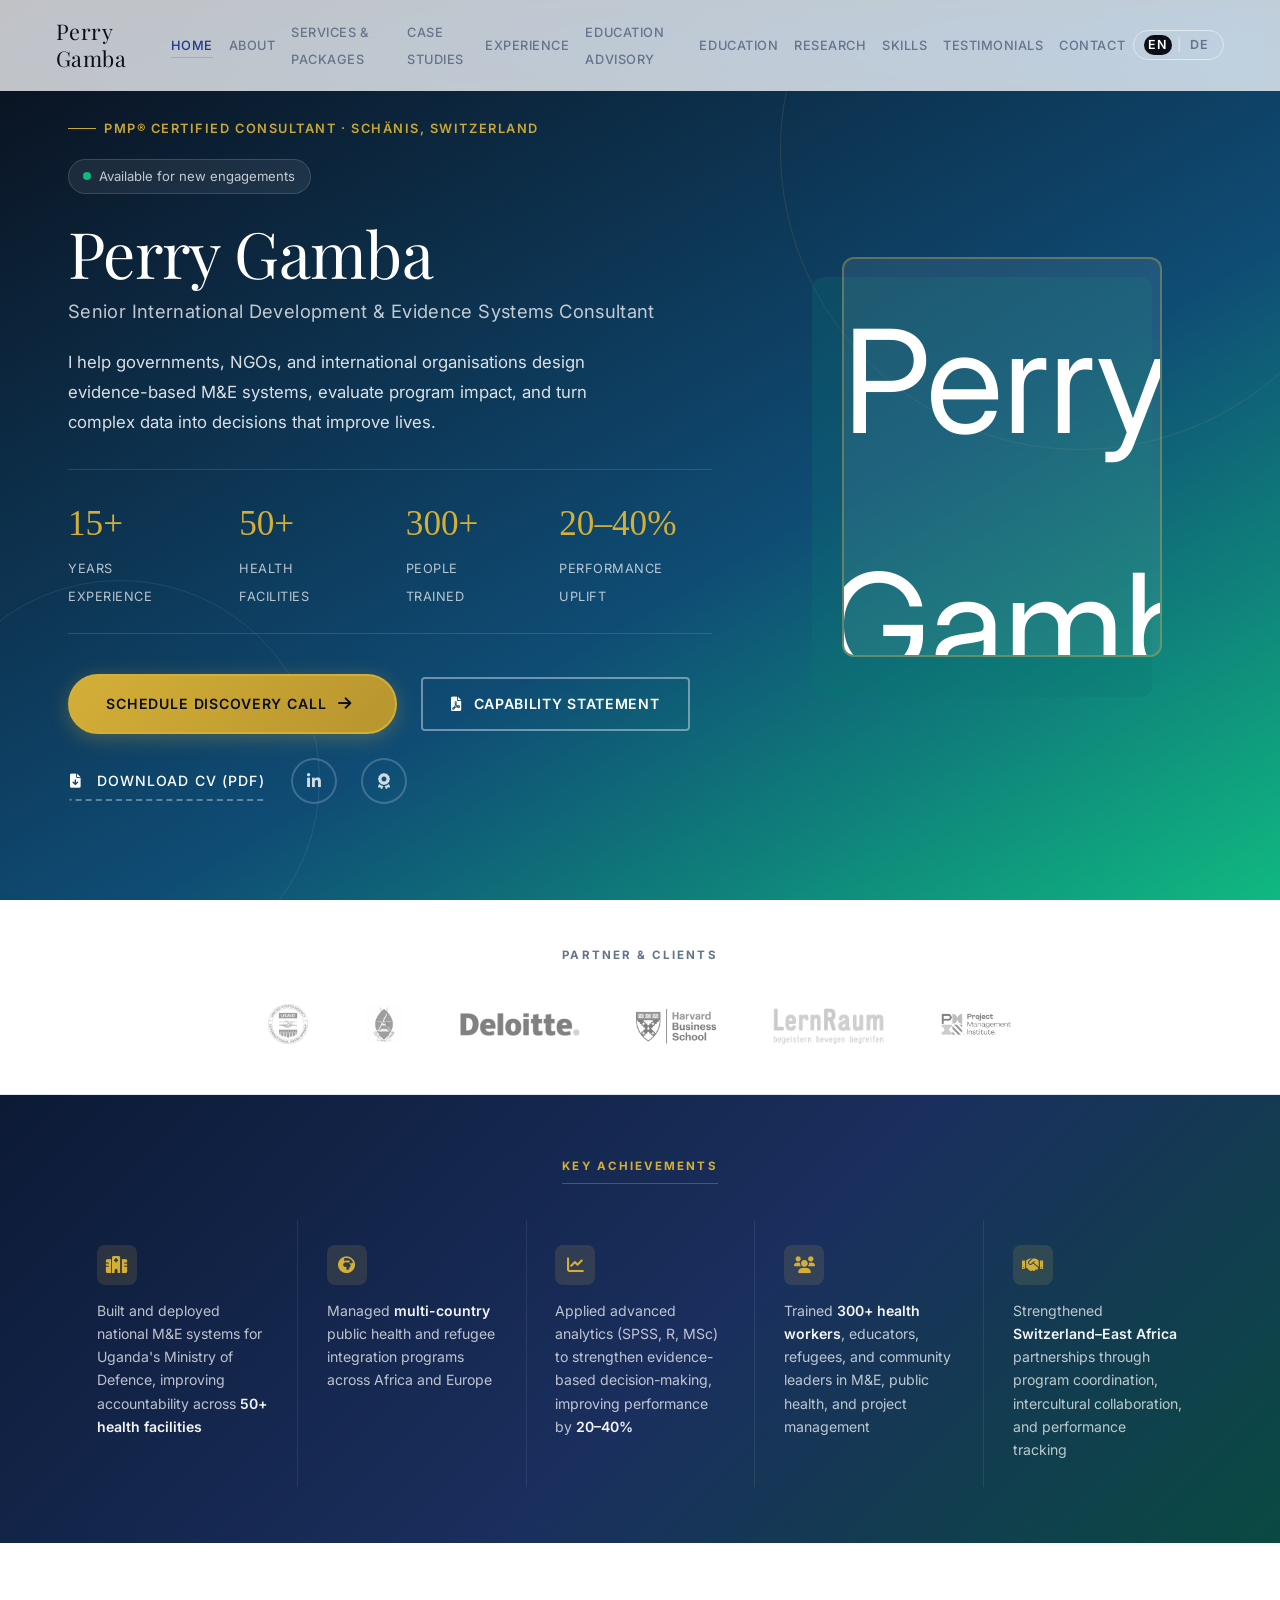
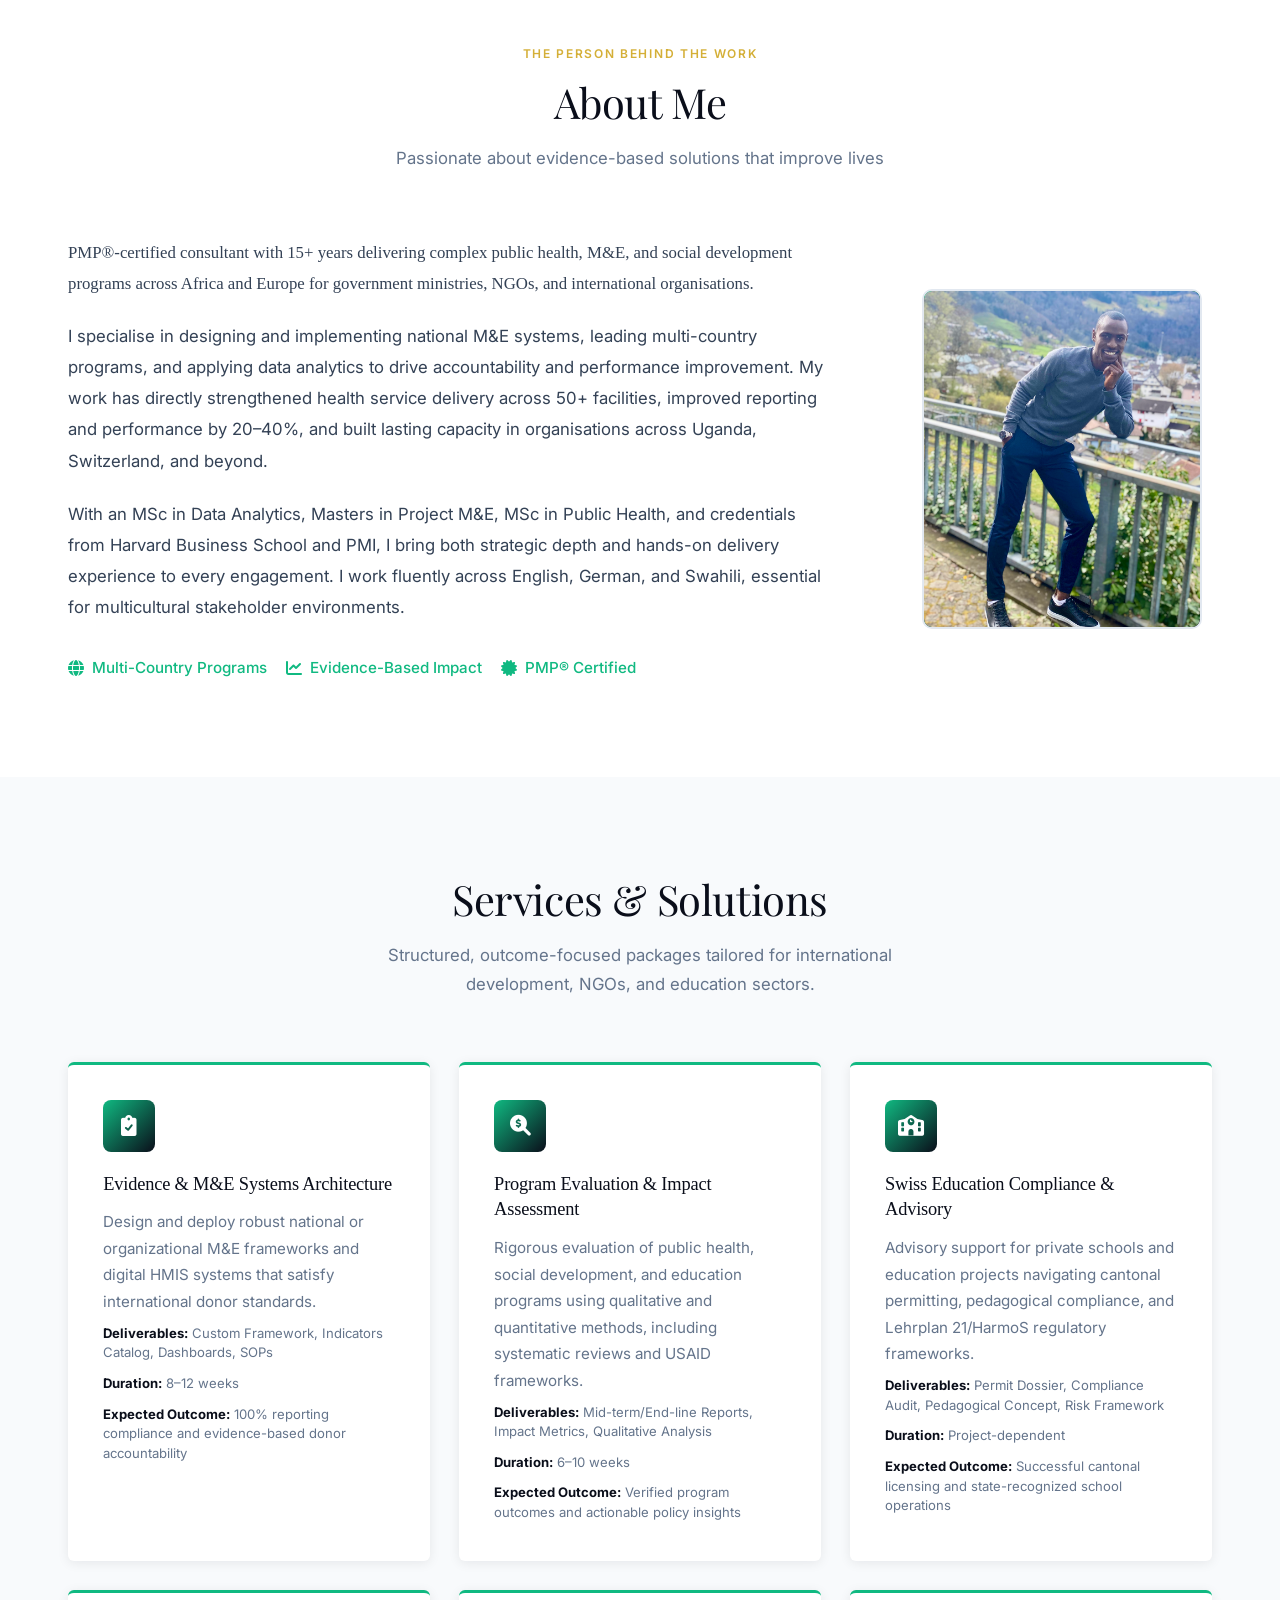
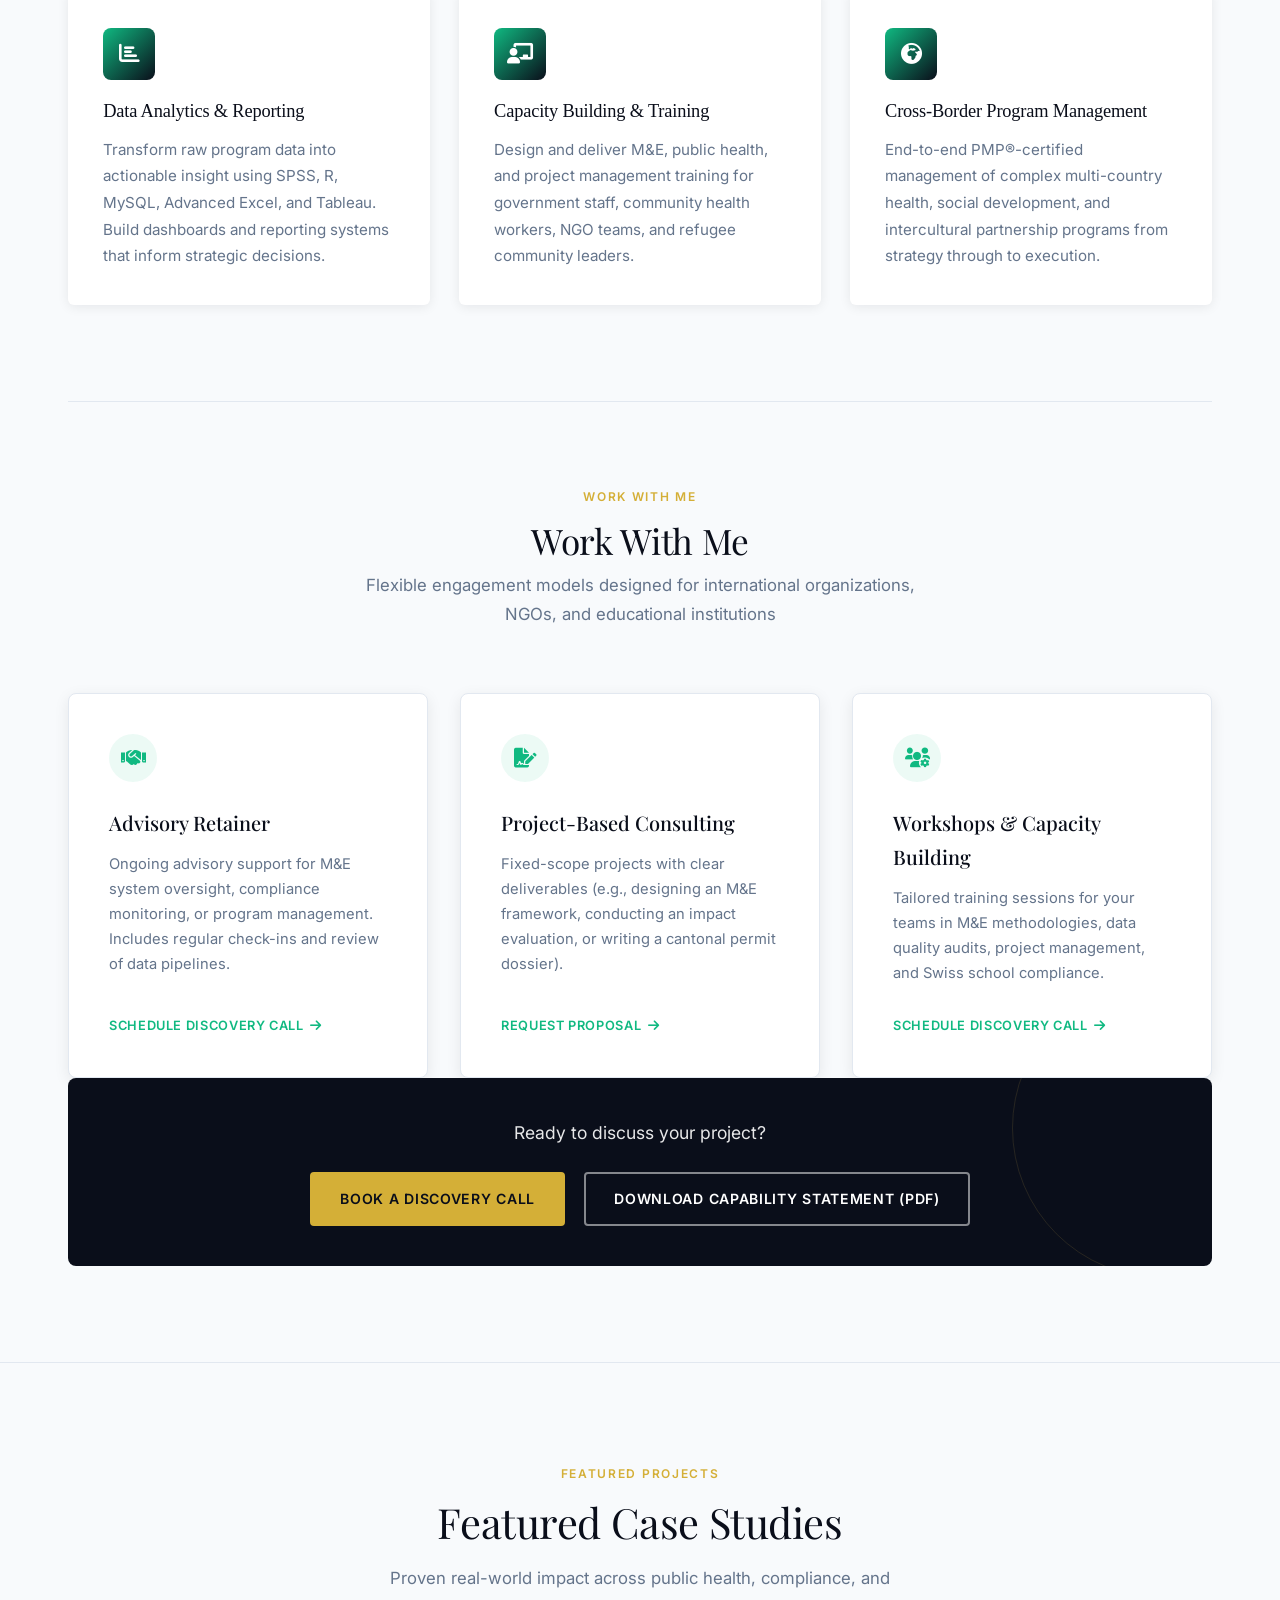
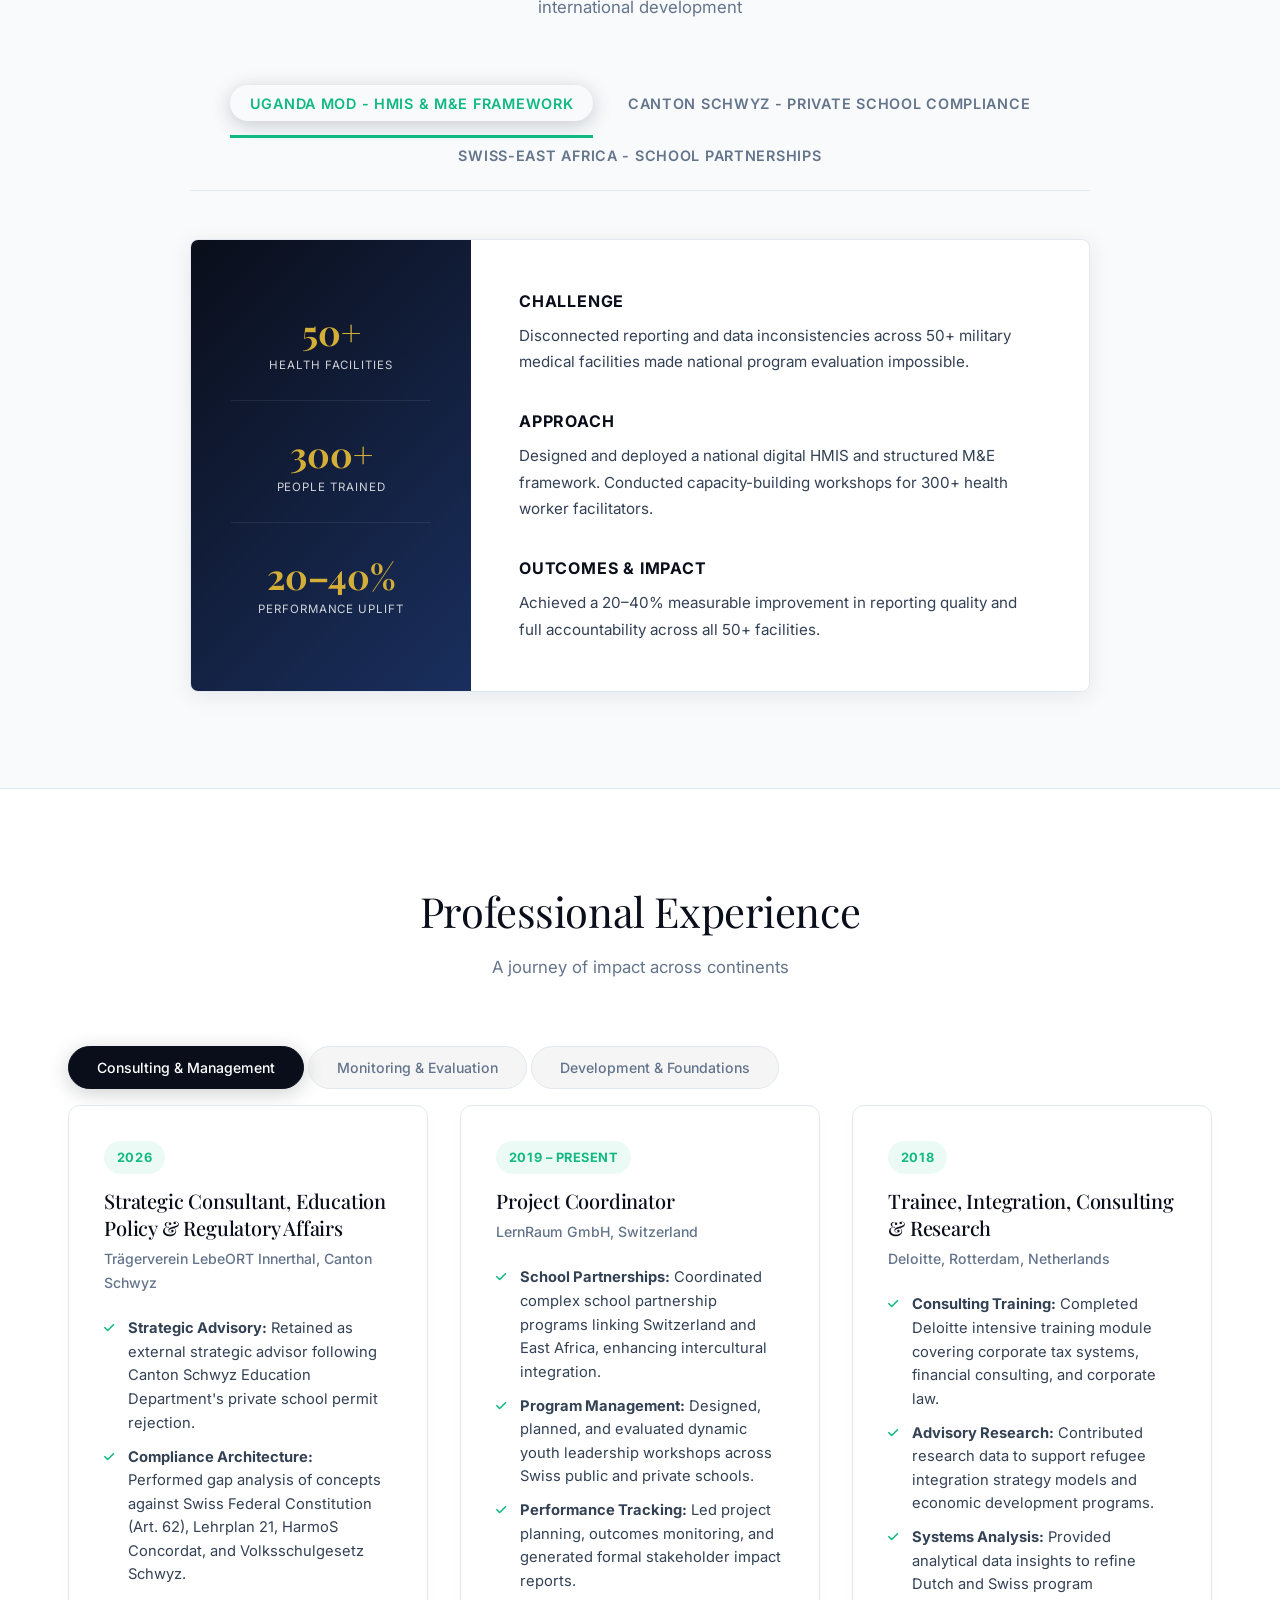
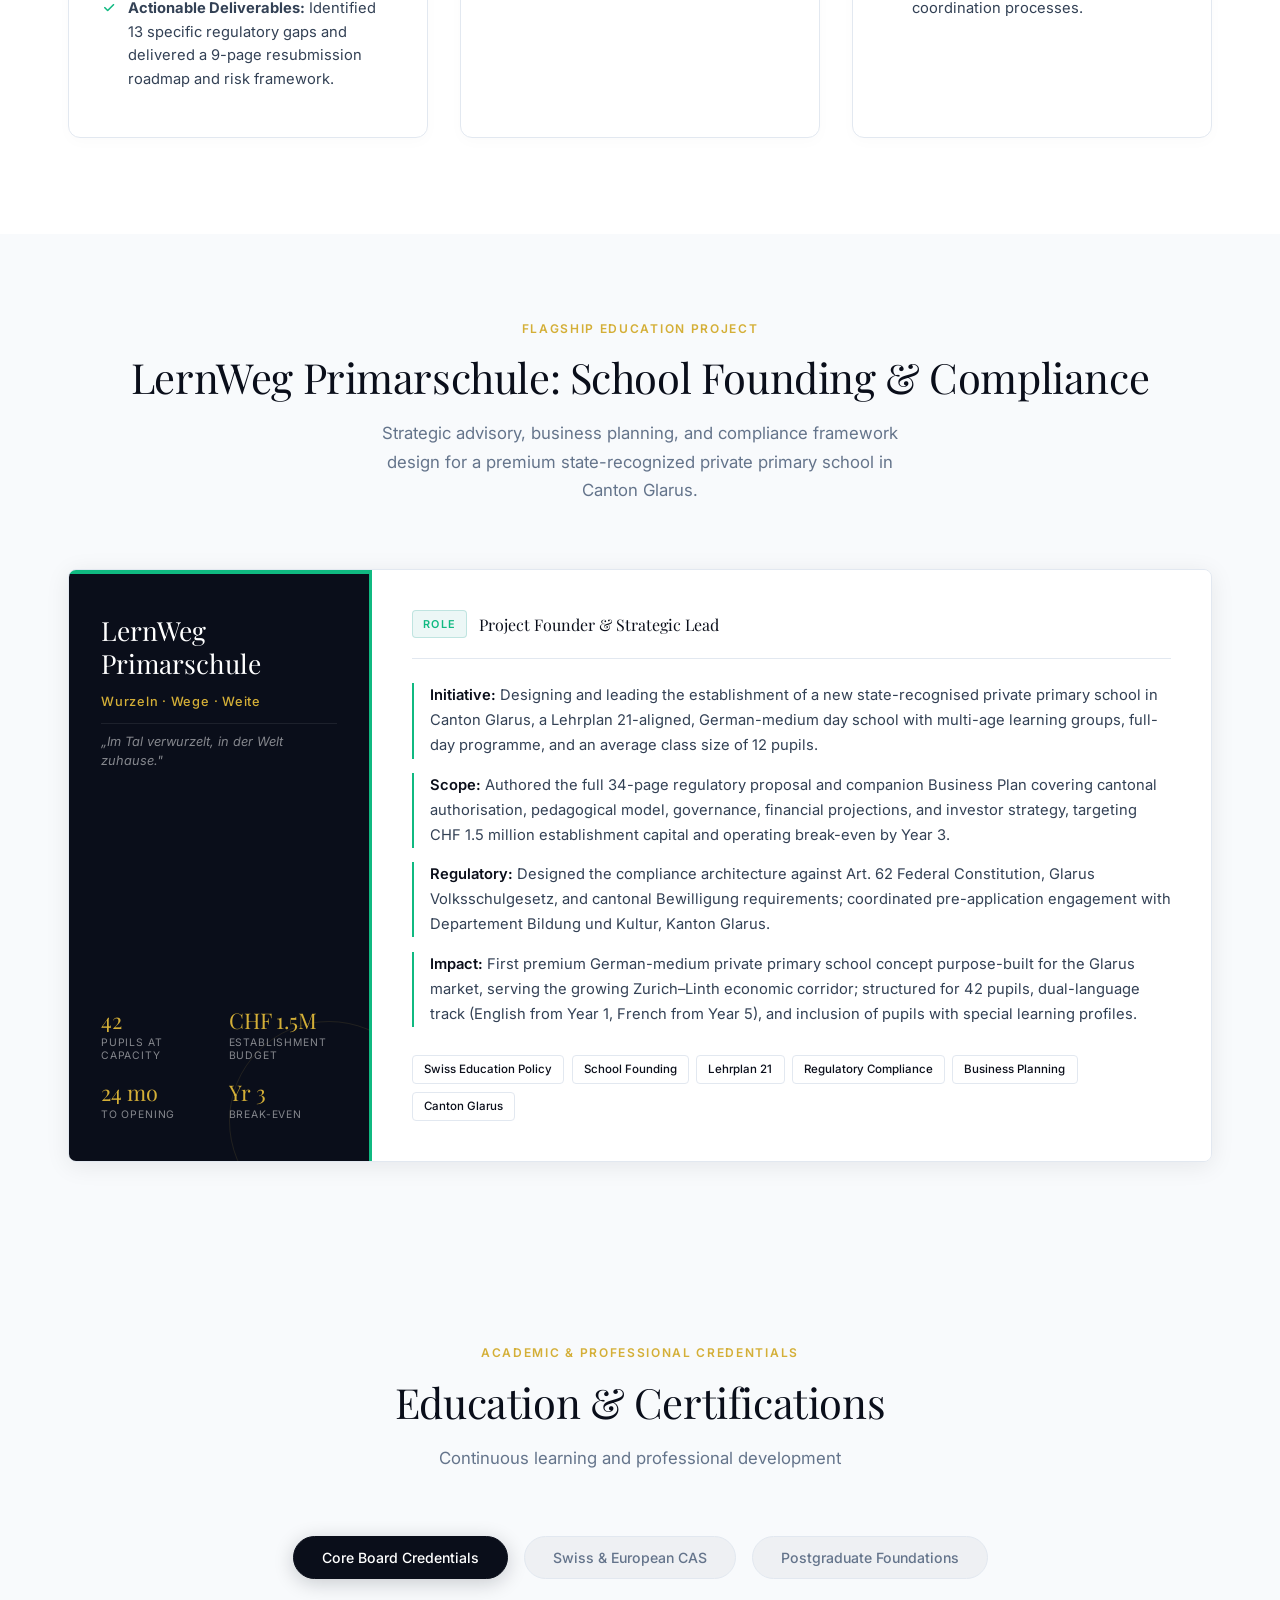
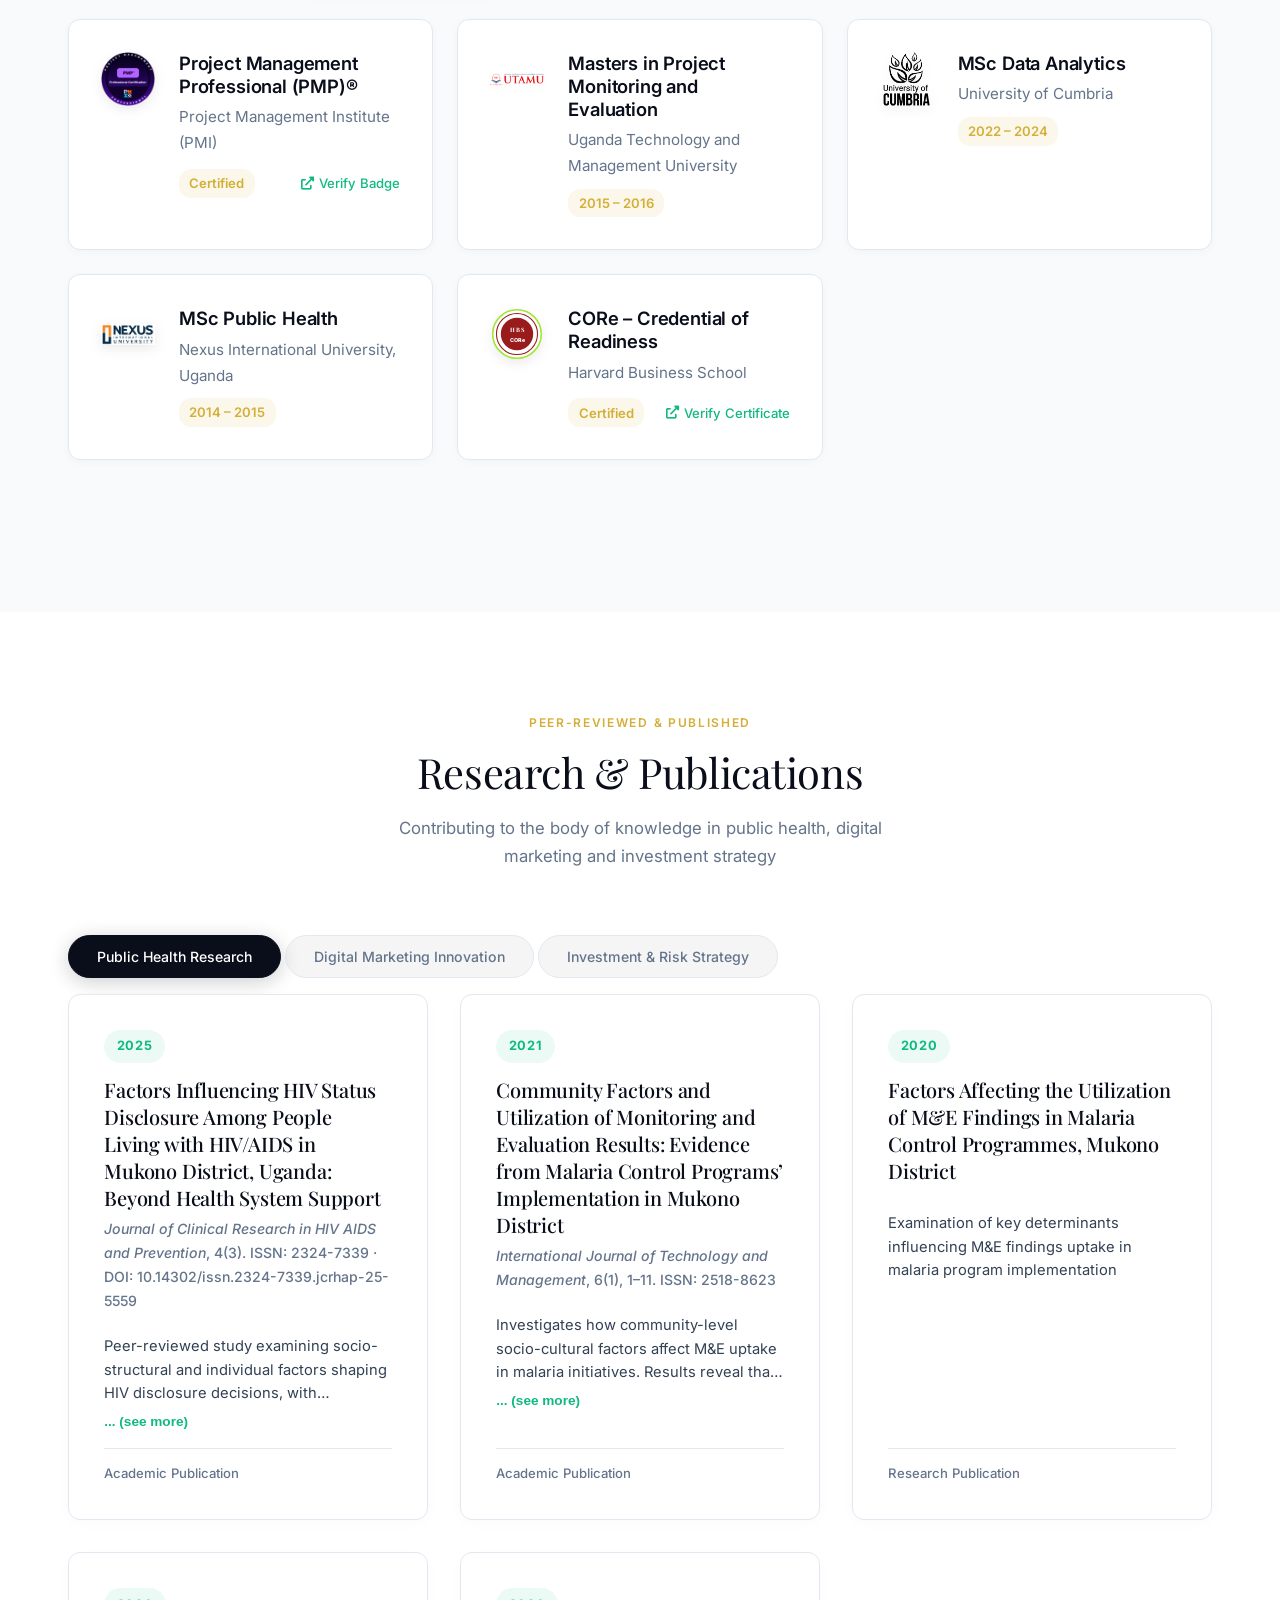
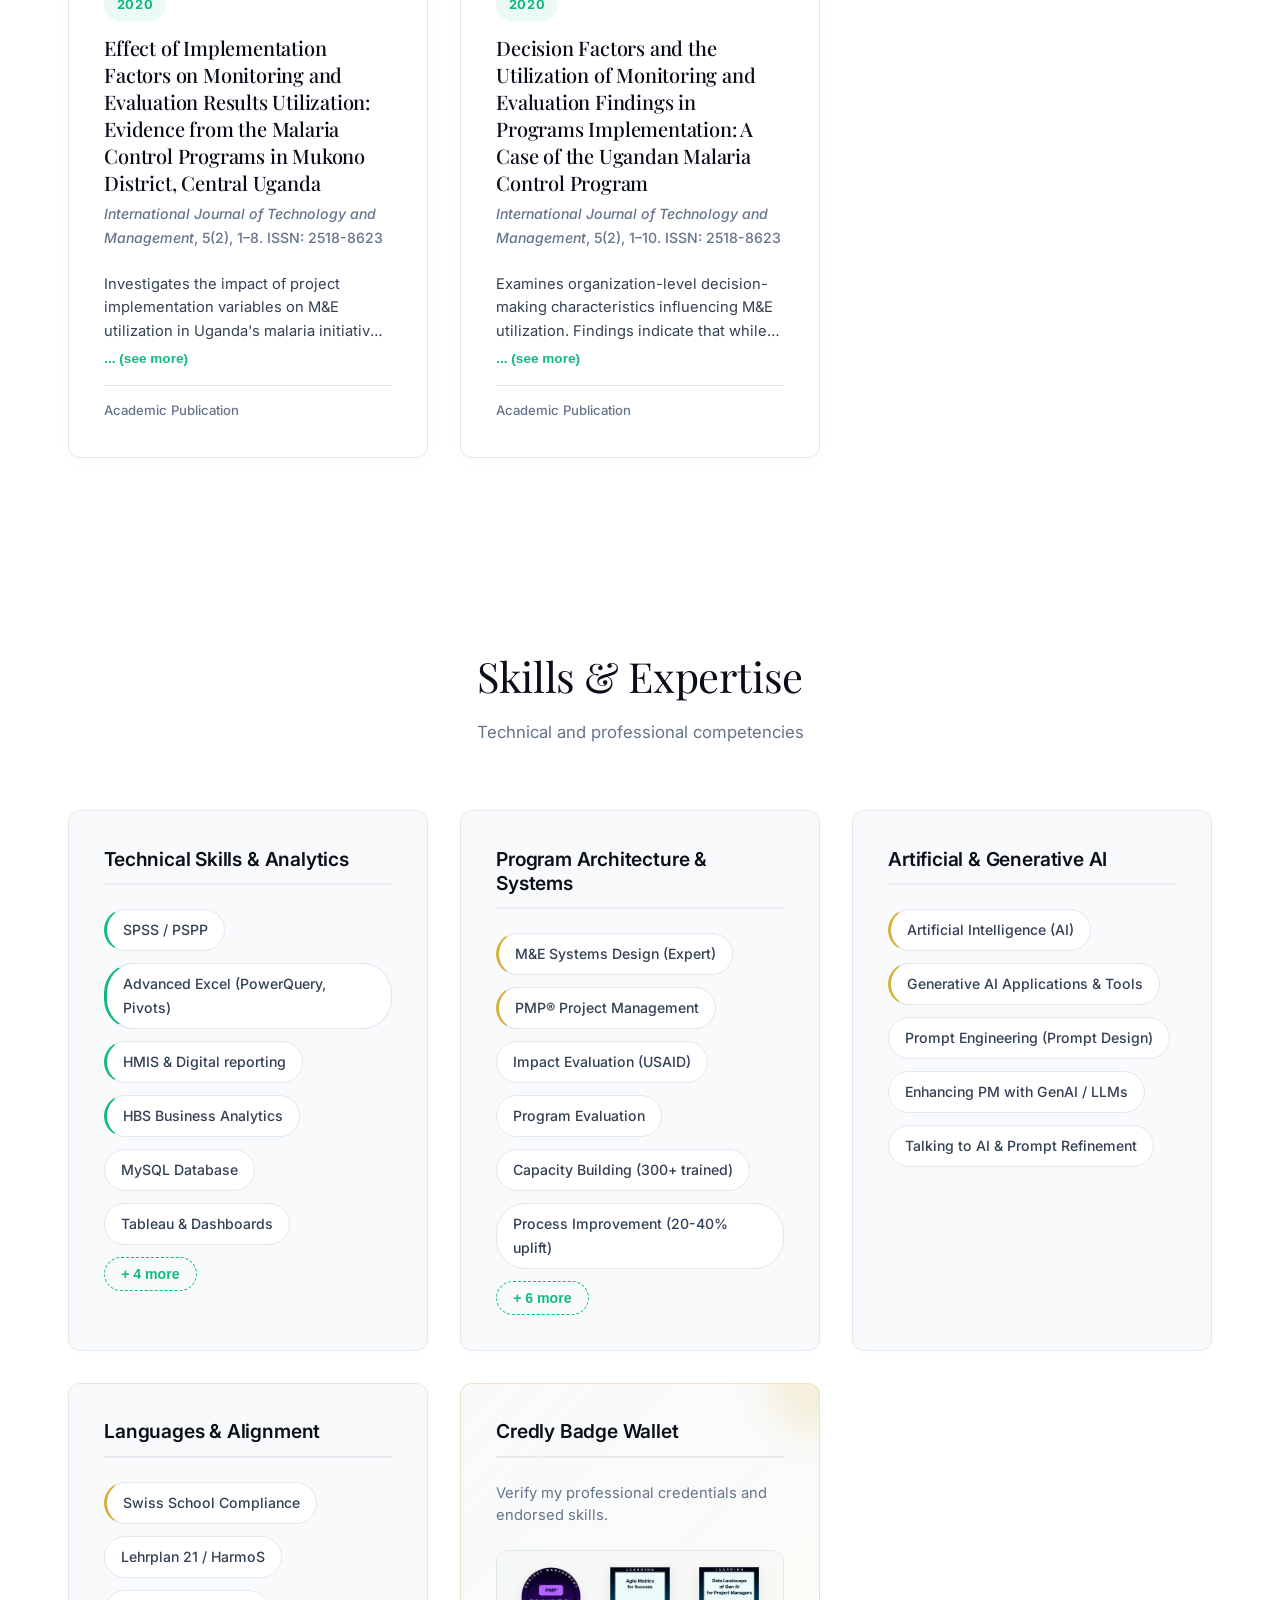
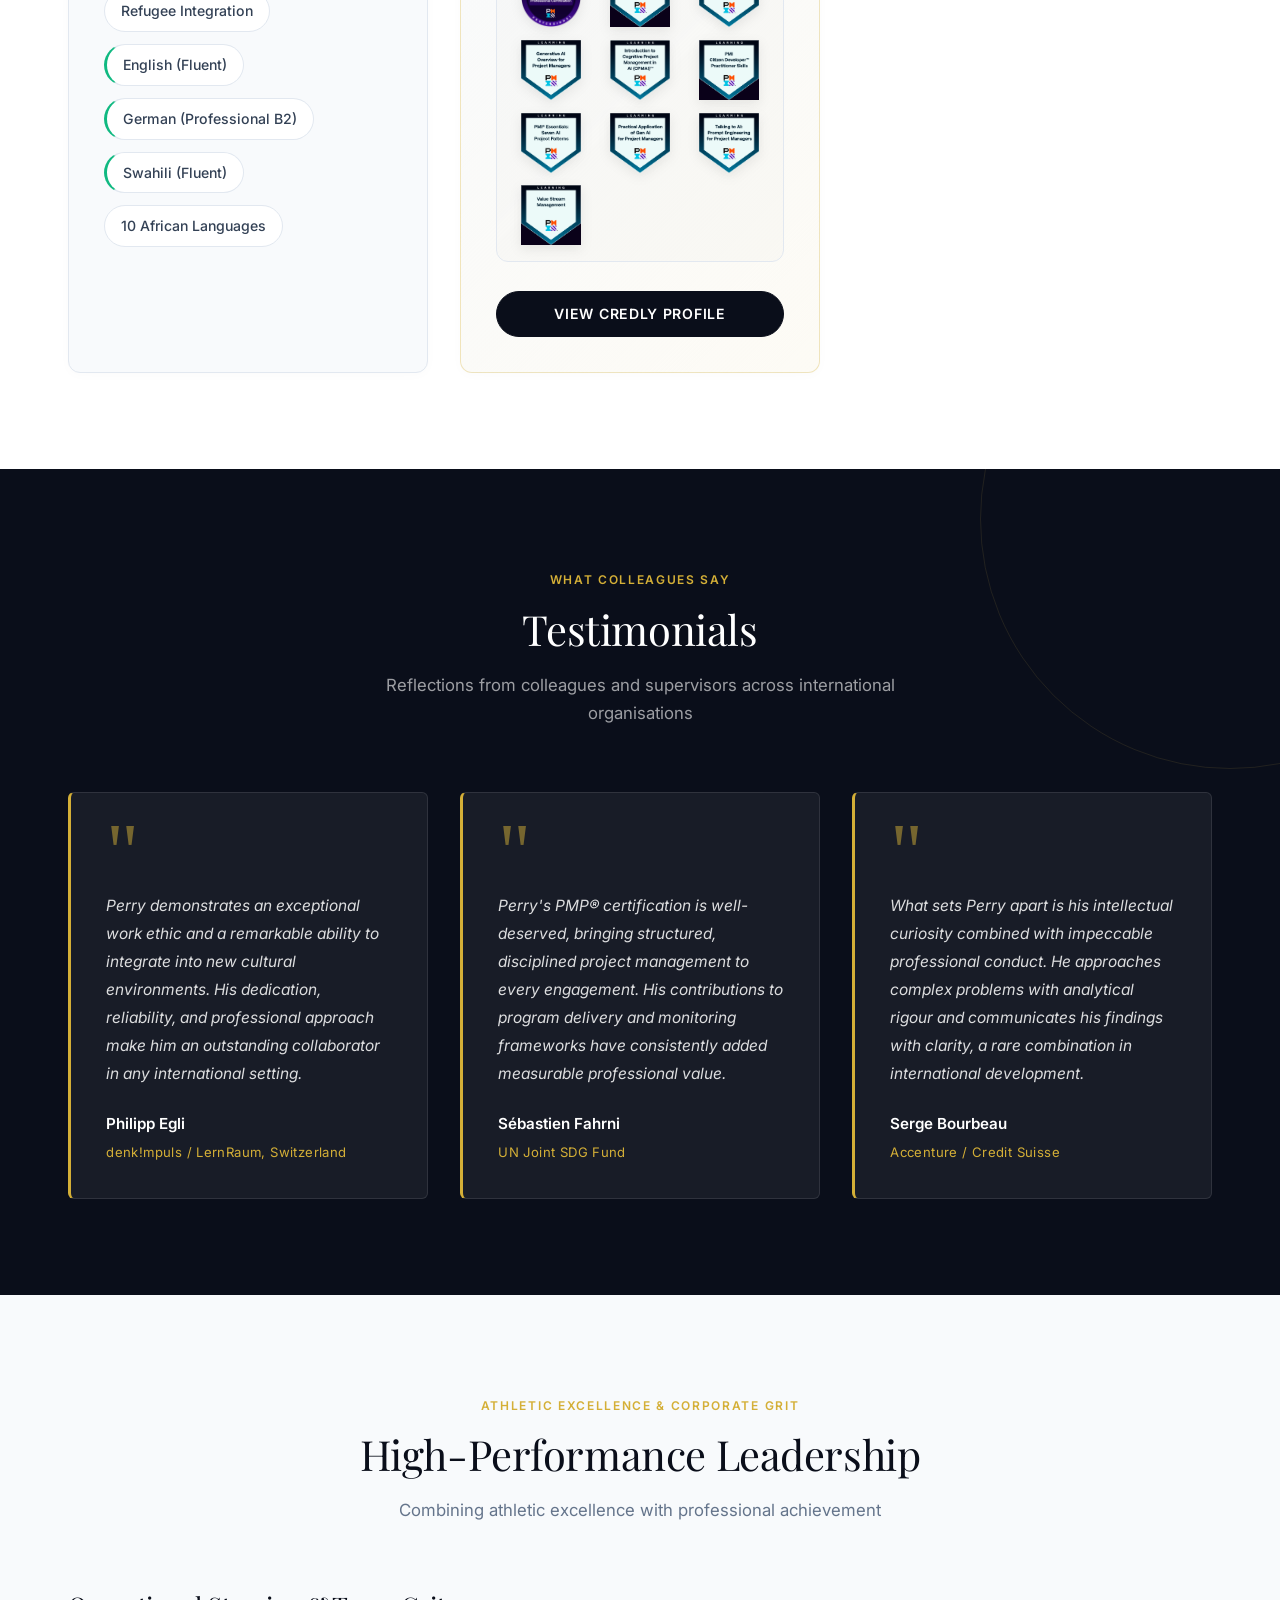
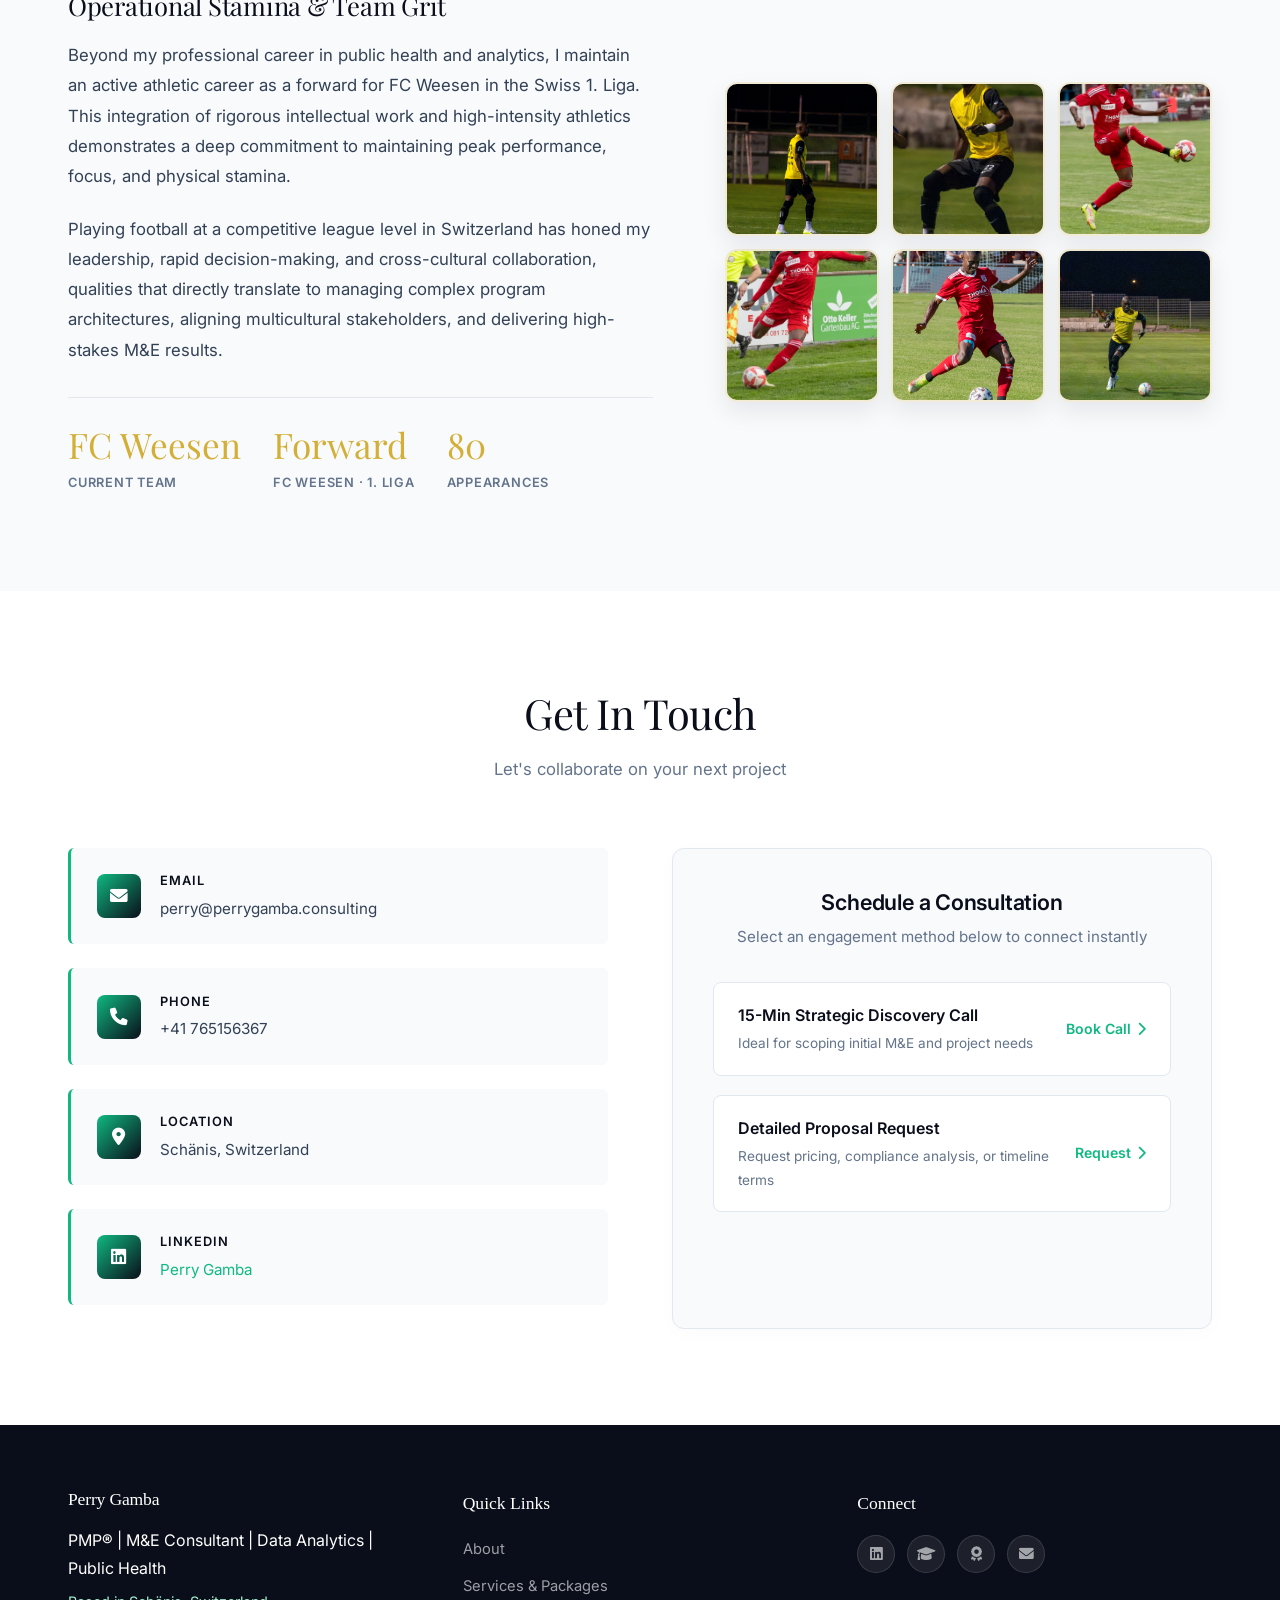
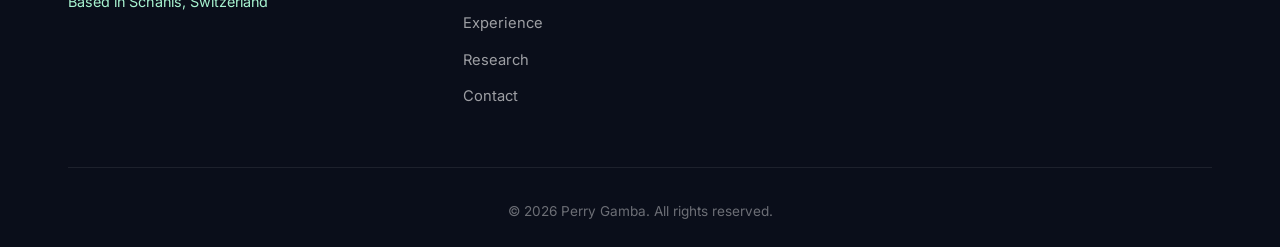
==== commit 3423b4d9: "Refactor website into consulting business development platform with packaged services, logo strip, c" ====
--- a/index.html
+++ b/index.html
@@ -90,7 +90,10 @@
                     <a href="#about" class="nav-link" data-key="nav.about">About</a>
                 </li>
                 <li class="nav-item">
-                    <a href="#services" class="nav-link" data-key="nav.services">Services</a>
+                    <a href="#services" class="nav-link" data-key="nav.services">Services &amp; Packages</a>
+                </li>
+                <li class="nav-item">
+                    <a href="#case-studies" class="nav-link" data-key="nav.cases">Case Studies</a>
                 </li>
                 <li class="nav-item">
                     <a href="#experience" class="nav-link" data-key="nav.experience">Experience</a>
@@ -138,10 +141,10 @@
                 </div>
                 <h1 class="hero-title">
                     <span class="hero-name">Perry Gamba</span>
-                    <span class="hero-subtitle" data-key="hero.subtitle">M&E Systems   Program Management   Data Analytics   Consulting</span>
+                    <span class="hero-subtitle" data-key="hero.subtitle">Senior International Development &amp; Evidence Systems Consultant</span>
                 </h1>
                 <p class="hero-description" data-key="hero.description">
-                    I help governments, NGOs, and international organisations design evidence-based M&E systems, manage complex programs, and turn data into decisions that improve lives, with 15+ years of impact across Africa and Europe.
+                    I help governments, NGOs, and international organisations design evidence-based M&amp;E systems, evaluate program impact, and turn complex data into decisions that improve lives.
                 </p>
                 <div class="hero-stats">
                     <div class="stat">
@@ -163,8 +166,11 @@
                 </div>
                 <div class="hero-buttons-v2">
                     <a href="#contact" class="btn btn-premium-primary">
-                        <span data-key="hero.cta.primary">Book a Strategic Consultation</span>
+                        <span data-key="hero.cta.primary">Schedule Discovery Call</span>
                         <i class="fas fa-arrow-right"></i>
+                    </a>
+                    <a href="capability-statement.html" class="btn btn-premium-secondary">
+                        <i class="fas fa-file-pdf"></i> <span data-key="hero.cta.secondary">Capability Statement</span>
                     </a>
                     <a id="cv-download-btn" href="assets/Perry_Gamba_CV_EN.pdf" download="Perry_Gamba_CV_EN.pdf" class="btn btn-premium-link" target="_blank">
                         <i class="fas fa-file-download"></i> <span data-key="hero.cta.cv">Download CV (PDF)</span>
@@ -180,6 +186,35 @@
             <div class="hero-image">
                 <div class="hero-avatar">
                     <img src="assets/images/Z92_0616.jpeg" alt="Perry Gamba" class="hero-photo" width="320" height="400" fetchpriority="high">
+                </div>
+            </div>
+        </div>
+    </section>
+
+    <!-- Trust Logo Strip -->
+    <section class="trust-logos-strip">
+        <div class="container">
+            <div class="logos-strip-header">
+                <span class="logos-eyebrow" data-key="trust.logos.title">Partner &amp; Clients</span>
+            </div>
+            <div class="logos-grid">
+                <div class="logo-item" title="USAID">
+                    <img src="assets/images/usaid-logo.png" alt="USAID Logo" class="trust-logo">
+                </div>
+                <div class="logo-item" title="Ministry of Defence Uganda">
+                    <img src="assets/images/uganda-mod-logo.jpg" alt="Ministry of Defence Uganda Logo" class="trust-logo">
+                </div>
+                <div class="logo-item" title="Deloitte">
+                    <img src="assets/images/deloitte-logo.png" alt="Deloitte Logo" class="trust-logo">
+                </div>
+                <div class="logo-item" title="Harvard Business School">
+                    <img src="assets/images/hbs-logo.png" alt="Harvard Business School Logo" class="trust-logo">
+                </div>
+                <div class="logo-item" title="LernRaum">
+                    <img src="assets/images/lernraum-logo.png" alt="LernRaum Logo" class="trust-logo">
+                </div>
+                <div class="logo-item" title="PMI">
+                    <img src="assets/images/pmi-logo.png" alt="PMI Logo" class="trust-logo">
                 </div>
             </div>
         </div>
@@ -263,44 +298,206 @@
     <section id="services" class="services">
         <div class="container">
             <div class="section-header">
-                <h2 class="section-title" data-key="services.title">Services</h2>
-                <p class="section-subtitle" data-key="services.subtitle">Practical expertise, delivered from strategy through to implementation</p>
+                <h2 class="section-title" data-key="services.title">Services &amp; Solutions</h2>
+                <p class="section-subtitle" data-key="services.subtitle">Structured, outcome-focused packages tailored for international development, NGOs, and education sectors.</p>
             </div>
             <div class="services-grid">
                 <div class="service-card">
                     <div class="service-icon"><i class="fas fa-clipboard-check"></i></div>
-                    <h3 data-key="s1.title">M&E Systems Design & Implementation</h3>
-                    <p data-key="s1.desc">Design and deploy national and organisational M&E frameworks, data quality systems, HMIS infrastructure, and reporting tools built to last and drive accountability.</p>
+                    <h3 data-key="s1.title">Evidence &amp; M&amp;E Systems Architecture</h3>
+                    <p data-key="s1.desc">Design and deploy robust national/organizational M&amp;E frameworks and digital HMIS systems that satisfy international donor standards.</p>
                 </div>
                 <div class="service-card">
                     <div class="service-icon"><i class="fas fa-search-dollar"></i></div>
-                    <h3 data-key="s2.title">Program Evaluation & Impact Assessment</h3>
+                    <h3 data-key="s2.title">Program Evaluation &amp; Impact Assessment</h3>
                     <p data-key="s2.desc">Rigorous evaluation of public health, social development, and education programs using qualitative and quantitative methods, including systematic reviews and USAID frameworks.</p>
+                </div>
+                <div class="service-card">
+                    <div class="service-icon"><i class="fas fa-school"></i></div>
+                    <h3 data-key="s3.title">Swiss Education Compliance &amp; Advisory</h3>
+                    <p data-key="s3.desc">Advisory support for private schools and education projects navigating cantonal permitting, pedagogical compliance, and Lehrplan 21/HarmoS regulatory frameworks.</p>
                 </div>
                 <div class="service-card">
                     <div class="service-icon"><i class="fas fa-chart-bar"></i></div>
-                    <h3 data-key="s3.title">Data Analytics & Reporting</h3>
-                    <p data-key="s3.desc">Transform raw program data into actionable insight using SPSS, R, MySQL, Advanced Excel, and Tableau. Build dashboards and reporting systems that inform strategic decisions.</p>
-                </div>
-                <div class="service-card">
-                    <div class="service-icon"><i class="fas fa-tasks"></i></div>
-                    <h3 data-key="s4.title">Public Health Program Management</h3>
-                    <p data-key="s4.desc">End-to-end PMP®-certified management of complex multi-country health and development programs from planning and stakeholder coordination through to delivery and performance review.</p>
+                    <h3 data-key="s4.title">Data Analytics &amp; Reporting</h3>
+                    <p data-key="s4.desc">Transform raw program data into actionable insight using SPSS, R, MySQL, Advanced Excel, and Tableau. Build dashboards and reporting systems that inform strategic decisions.</p>
                 </div>
                 <div class="service-card">
                     <div class="service-icon"><i class="fas fa-chalkboard-teacher"></i></div>
-                    <h3 data-key="s5.title">Capacity Building & Training</h3>
-                    <p data-key="s5.desc">Design and deliver M&E, public health, and project management training for government staff, community health workers, NGO teams, and refugee community leaders.</p>
+                    <h3 data-key="s5.title">Capacity Building &amp; Training</h3>
+                    <p data-key="s5.desc">Design and deliver M&amp;E, public health, and project management training for government staff, community health workers, NGO teams, and refugee community leaders.</p>
                 </div>
                 <div class="service-card">
-                    <div class="service-icon"><i class="fas fa-handshake"></i></div>
-                    <h3 data-key="s6.title">Strategy & Development Consulting</h3>
-                    <p data-key="s6.desc">Advisory support for organisations entering African markets, designing development initiatives, navigating refugee integration programs, or strengthening ESG and public-sector accountability frameworks.</p>
-                </div>
-            </div>
+                    <div class="service-icon"><i class="fas fa-globe-africa"></i></div>
+                    <h3 data-key="s6.title">Cross-Border Program Management</h3>
+                    <p data-key="s6.desc">End-to-end PMP®-certified management of complex multi-country health, social development, and intercultural partnership programs from strategy through to execution.</p>
+                </div>
+            </div>
+
+            <!-- Engagement Models Sub-section -->
+            <div class="engagement-models-section">
+                <div class="section-header">
+                    <span class="section-eyebrow" data-key="work.title">Work With Me</span>
+                    <h3 class="engagement-section-title" data-key="work.title">Work With Me</h3>
+                    <p class="section-subtitle" data-key="work.subtitle">Flexible engagement models designed for international organizations, NGOs, and educational institutions</p>
+                </div>
+                <div class="engagement-grid">
+                    <div class="engagement-card">
+                        <div class="engagement-icon-v2"><i class="fas fa-handshake"></i></div>
+                        <h4 data-key="work.model.retainer.title">Advisory Retainer</h4>
+                        <p data-key="work.model.retainer.desc">Ongoing advisory support for M&amp;E system oversight, compliance monitoring, or program management. Includes regular check-ins and review of data pipelines.</p>
+                        <a href="#contact" class="engagement-btn btn-premium-link">
+                            <span data-key="work.cta.call">Schedule Discovery Call</span> <i class="fas fa-arrow-right"></i>
+                        </a>
+                    </div>
+                    <div class="engagement-card">
+                        <div class="engagement-icon-v2"><i class="fas fa-file-signature"></i></div>
+                        <h4 data-key="work.model.project.title">Project-Based Consulting</h4>
+                        <p data-key="work.model.project.desc">Fixed-scope projects with clear deliverables (e.g., designing an M&amp;E framework, conducting an impact evaluation, or writing a cantonal permit dossier).</p>
+                        <a href="#contact" class="engagement-btn btn-premium-link">
+                            <span data-key="work.cta.proposal">Request Proposal</span> <i class="fas fa-arrow-right"></i>
+                        </a>
+                    </div>
+                    <div class="engagement-card">
+                        <div class="engagement-icon-v2"><i class="fas fa-users-cog"></i></div>
+                        <h4 data-key="work.model.training.title">Workshops &amp; Capacity Building</h4>
+                        <p data-key="work.model.training.desc">Tailored training sessions for your teams in M&amp;E methodologies, data quality audits, project management, and Swiss school compliance.</p>
+                        <a href="#contact" class="engagement-btn btn-premium-link">
+                            <span data-key="work.cta.call">Schedule Discovery Call</span> <i class="fas fa-arrow-right"></i>
+                        </a>
+                    </div>
+                </div>
+            </div>
+
             <div class="services-cta">
                 <p data-key="services.cta.text">Ready to discuss your project?</p>
-                <a href="#contact" class="btn btn-primary" data-key="services.cta.button">Book a Consultation</a>
+                <div class="services-cta-buttons">
+                    <a href="#contact" class="btn btn-primary" data-key="services.cta.button">Book a Discovery Call</a>
+                    <a href="capability-statement.html" class="btn btn-secondary" data-key="capability.download">Download Capability Statement (PDF)</a>
+                </div>
+            </div>
+        </div>
+    </section>
+
+    <!-- Case Studies Section -->
+    <section id="case-studies" class="case-studies">
+        <div class="container">
+            <div class="section-header">
+                <span class="section-eyebrow" data-key="case.eyebrow">Featured Projects</span>
+                <h2 class="section-title" data-key="case.title">Featured Case Studies</h2>
+                <p class="section-subtitle" data-key="case.subtitle">Proven real-world impact across public health, compliance, and international development</p>
+            </div>
+            
+            <div class="case-studies-tabs-container">
+                <div class="case-studies-tabs">
+                    <button class="tab-btn active" data-tab="case-mod" data-key="case.mod.title">Uganda MoD - HMIS &amp; M&amp;E Framework</button>
+                    <button class="tab-btn" data-tab="case-compliance" data-key="case.compliance.title">Canton Schwyz - School Permit Compliance</button>
+                    <button class="tab-btn" data-tab="case-lernraum" data-key="case.lernraum.title">Swiss-East Africa - School Partnerships</button>
+                </div>
+                
+                <div class="tab-content">
+                    <!-- Case Study 1: Uganda MoD -->
+                    <div class="tab-pane active" id="case-mod">
+                        <div class="case-card-v2">
+                            <div class="case-metrics-column">
+                                <div class="case-metric-box">
+                                    <span class="case-metric-number">50+</span>
+                                    <span class="case-metric-label" data-key="hero.stat2">Health Facilities</span>
+                                </div>
+                                <div class="case-metric-box">
+                                    <span class="case-metric-number">300+</span>
+                                    <span class="case-metric-label" data-key="hero.stat3">People Trained</span>
+                                </div>
+                                <div class="case-metric-box">
+                                    <span class="case-metric-number">20–40%</span>
+                                    <span class="case-metric-label" data-key="hero.stat4">Performance Uplift</span>
+                                </div>
+                            </div>
+                            <div class="case-details-column">
+                                <div class="case-block">
+                                    <h4 data-key="case.mod.challenge.title"><i class="fas fa-exclamation-triangle"></i> Challenge</h4>
+                                    <p data-key="case.mod.challenge.desc">Disconnected reporting and data inconsistencies across 50+ military medical facilities made national program evaluation impossible.</p>
+                                </div>
+                                <div class="case-block">
+                                    <h4 data-key="case.mod.approach.title"><i class="fas fa-route"></i> Approach</h4>
+                                    <p data-key="case.mod.approach.desc">Designed and deployed a national digital HMIS and structured M&amp;E framework. Conducted capacity-building workshops for 300+ health worker facilitators.</p>
+                                </div>
+                                <div class="case-block">
+                                    <h4 data-key="case.mod.results.title"><i class="fas fa-check-circle"></i> Outcomes &amp; Impact</h4>
+                                    <p data-key="case.mod.results.desc">Achieved a 20–40% measurable improvement in reporting quality and full accountability across all 50+ facilities.</p>
+                                </div>
+                            </div>
+                        </div>
+                    </div>
+                    
+                    <!-- Case Study 2: School Permit Compliance -->
+                    <div class="tab-pane" id="case-compliance">
+                        <div class="case-card-v2">
+                            <div class="case-metrics-column">
+                                <div class="case-metric-box">
+                                    <span class="case-metric-number">13</span>
+                                    <span class="case-metric-label">Compliance Gaps Solved</span>
+                                </div>
+                                <div class="case-metric-box">
+                                    <span class="case-metric-number">100%</span>
+                                    <span class="case-metric-label">Swiss Regulatory Match</span>
+                                </div>
+                                <div class="case-metric-box">
+                                    <span class="case-metric-number">9 p.</span>
+                                    <span class="case-metric-label">Actionable Roadmap</span>
+                                </div>
+                            </div>
+                            <div class="case-details-column">
+                                <div class="case-block">
+                                    <h4 data-key="case.compliance.challenge.title"><i class="fas fa-exclamation-triangle"></i> Challenge</h4>
+                                    <p data-key="case.compliance.challenge.desc">A private school project faced permit rejection from the Schwyz Education Department due to regulatory concepts misalignment.</p>
+                                </div>
+                                <div class="case-block">
+                                    <h4 data-key="case.compliance.approach.title"><i class="fas fa-route"></i> Approach</h4>
+                                    <p data-key="case.compliance.approach.desc">Performed a rigorous gap analysis against the Swiss Federal Constitution (Art. 62), Lehrplan 21, HarmoS Concordat, and Volksschulgesetz Schwyz. Drafted a 9-page resubmission roadmap.</p>
+                                </div>
+                                <div class="case-block">
+                                    <h4 data-key="case.compliance.results.title"><i class="fas fa-check-circle"></i> Outcomes &amp; Impact</h4>
+                                    <p data-key="case.compliance.results.desc">Identified and resolved 13 specific regulatory gaps, establishing a clear pathway to permit approval.</p>
+                                </div>
+                            </div>
+                        </div>
+                    </div>
+                    
+                    <!-- Case Study 3: LernRaum Partnerships -->
+                    <div class="tab-pane" id="case-lernraum">
+                        <div class="case-card-v2">
+                            <div class="case-metrics-column">
+                                <div class="case-metric-box">
+                                    <span class="case-metric-number">Multi-Co.</span>
+                                    <span class="case-metric-label">Program Tracking</span>
+                                </div>
+                                <div class="case-metric-box">
+                                    <span class="case-metric-number">CH - EA</span>
+                                    <span class="case-metric-label">Intercultural Exchange</span>
+                                </div>
+                                <div class="case-metric-box">
+                                    <span class="case-metric-number">100%</span>
+                                    <span class="case-metric-label">Donor Audit Ready</span>
+                                </div>
+                            </div>
+                            <div class="case-details-column">
+                                <div class="case-block">
+                                    <h4 data-key="case.lernraum.challenge.title"><i class="fas fa-exclamation-triangle"></i> Challenge</h4>
+                                    <p data-key="case.lernraum.challenge.desc">Coordinating cross-cultural youth leadership workshops across Swiss public/private schools and tracking program impact.</p>
+                                </div>
+                                <div class="case-block">
+                                    <h4 data-key="case.lernraum.approach.title"><i class="fas fa-route"></i> Approach</h4>
+                                    <p data-key="case.lernraum.approach.desc">Designed a project planning, outcomes monitoring system, and generated formal stakeholder impact reports.</p>
+                                </div>
+                                <div class="case-block">
+                                    <h4 data-key="case.lernraum.results.title"><i class="fas fa-check-circle"></i> Outcomes &amp; Impact</h4>
+                                    <p data-key="case.lernraum.results.desc">Successfully managed multi-country program timelines and delivered reports for donor and school board evaluation.</p>
+                                </div>
+                            </div>
+                        </div>
+                    </div>
+                </div>
             </div>
         </div>
     </section>
--- a/styles.css
+++ b/styles.css
@@ -163,6 +163,7 @@
     border: 1.5px solid var(--border);
     border-radius: 20px;
     padding: 0.2rem 0.6rem;
+    flex-shrink: 0;
 }
 
 .lang-btn {
@@ -212,7 +213,7 @@
     background: linear-gradient(150deg, var(--navy) 0%, #0f4c75 60%, var(--teal) 100%);
     display: flex;
     align-items: center;
-    padding-top: 80px;
+    padding-top: 110px;
     position: relative;
     overflow: hidden;
 }
@@ -1714,14 +1715,19 @@
 }
 
 /* ── Responsive ──────────────────────────────────────────── */
+@media (min-width: 1025px) and (max-width: 1400px) {
+    .nav-menu {
+        gap: 1rem;
+    }
+    .nav-link {
+        font-size: 0.8rem;
+    }
+    .nav-container {
+        padding: 0 16px;
+    }
+}
+
 @media (max-width: 1024px) {
-    .hero-container { grid-template-columns: 1fr 360px; gap: 3rem; }
-    .hero-name { font-size: 3.2rem; }
-    .achievements-strip-grid { grid-template-columns: repeat(3, 1fr); }
-    .achievements-strip-grid .achievement-item:nth-child(4) { border-left: none; }
-}
-
-@media (max-width: 768px) {
     .hamburger { display: flex; }
 
     .nav-menu {
@@ -1741,6 +1747,18 @@
 
     .nav-menu.active { left: 0; }
 
+    .lang-toggle {
+        margin-left: auto;
+        margin-right: 1.2rem;
+    }
+
+    .hero-container { grid-template-columns: 1fr 360px; gap: 3rem; }
+    .hero-name { font-size: 3.2rem; }
+    .achievements-strip-grid { grid-template-columns: repeat(3, 1fr); }
+    .achievements-strip-grid .achievement-item:nth-child(4) { border-left: none; }
+}
+
+@media (max-width: 768px) {
     .hero-container {
         grid-template-columns: 1fr;
         text-align: center;
@@ -2144,6 +2162,31 @@
 
 .matrix-chip.highlight {
     border-left: 3px solid var(--gold);
+}
+
+.matrix-chip.hidden-chip {
+    display: none !important;
+}
+
+.matrix-chip-toggle {
+    background: none;
+    border: 1px dashed var(--teal);
+    color: var(--teal);
+    padding: 8px 16px;
+    border-radius: 30px;
+    font-size: 0.88rem;
+    font-weight: 600;
+    cursor: pointer;
+    transition: all 0.25s ease;
+    display: inline-flex;
+    align-items: center;
+}
+
+.matrix-chip-toggle:hover {
+    background: var(--teal);
+    color: var(--white);
+    border-color: var(--teal);
+    transform: scale(1.03);
 }
 
 /* ── High-Performance Leadership & Grit (Athletic Reframe) ── */
@@ -3238,3 +3281,365 @@
         color: var(--text);
     }
 }
+
+/* ============================================================
+   CONSULTING BUSINESS DEVELOPMENT UPGRADES
+   ============================================================ */
+
+/* ── Trust Logo Strip ────────────────────────────────────── */
+.trust-logos-strip {
+    background: var(--white);
+    padding: 2.5rem 0;
+    border-bottom: 1px solid var(--border);
+}
+
+.logos-strip-header {
+    text-align: center;
+    margin-bottom: 1.5rem;
+}
+
+.logos-eyebrow {
+    display: inline-block;
+    font-size: 0.72rem;
+    letter-spacing: 0.18em;
+    text-transform: uppercase;
+    color: var(--muted);
+    font-weight: 700;
+    padding-bottom: 0.3rem;
+}
+
+.logos-grid {
+    display: flex;
+    justify-content: center;
+    align-items: center;
+    flex-wrap: wrap;
+    gap: 3.5rem;
+}
+
+.logo-item {
+    display: flex;
+    justify-content: center;
+    align-items: center;
+    height: 60px;
+    transition: transform 0.3s ease, filter 0.3s ease;
+    filter: grayscale(100%) opacity(50%);
+}
+
+.logo-item:hover {
+    filter: grayscale(0%) opacity(100%);
+    transform: scale(1.05);
+}
+
+.trust-logo {
+    max-height: 40px;
+    max-width: 120px;
+    object-fit: contain;
+}
+
+/* ── Premium Buttons & Alignment ─────────────────────────── */
+.btn-premium-secondary {
+    background: transparent;
+    color: var(--white);
+    border: 2px solid rgba(255, 255, 255, 0.4);
+    border-radius: 4px;
+    padding: 13px 28px;
+    text-decoration: none;
+    font-weight: 600;
+    font-size: 0.88rem;
+    letter-spacing: 0.05em;
+    text-transform: uppercase;
+    transition: all 0.3s ease;
+    cursor: pointer;
+    display: inline-block;
+    font-family: 'Inter', sans-serif;
+}
+
+.btn-premium-secondary:hover {
+    background: rgba(255, 255, 255, 0.08);
+    border-color: var(--white);
+    transform: translateY(-2px);
+}
+
+.services-cta-buttons {
+    display: flex;
+    justify-content: center;
+    gap: 1.2rem;
+    flex-wrap: wrap;
+    margin-top: 1.5rem;
+}
+
+.services-cta-buttons .btn {
+    margin: 0;
+}
+
+/* ── Services Metadata ───────────────────────────────────── */
+.srv-meta {
+    display: inline-block;
+    font-size: 0.82rem;
+    color: var(--muted);
+    margin-top: 0.5rem;
+    line-height: 1.5;
+}
+
+.srv-meta strong {
+    color: var(--navy);
+}
+
+/* ── Featured Case Studies ───────────────────────────────── */
+.case-studies {
+    background: var(--ivory);
+    padding: 6rem 0;
+    border-top: 1px solid var(--border);
+    border-bottom: 1px solid var(--border);
+}
+
+.case-studies-tabs-container {
+    max-width: 900px;
+    margin: 0 auto;
+}
+
+.case-studies-tabs {
+    display: flex;
+    justify-content: center;
+    gap: 1rem;
+    margin-bottom: 3rem;
+    border-bottom: 1px solid var(--border);
+    padding-bottom: 1rem;
+    flex-wrap: wrap;
+}
+
+.case-studies-tabs .tab-btn {
+    background: none;
+    border: none;
+    color: var(--muted);
+    font-family: 'Inter', sans-serif;
+    font-size: 0.9rem;
+    font-weight: 600;
+    padding: 0.6rem 1.2rem;
+    cursor: pointer;
+    position: relative;
+    transition: color 0.3s;
+    text-transform: uppercase;
+    letter-spacing: 0.05em;
+}
+
+.case-studies-tabs .tab-btn:hover {
+    color: var(--navy);
+}
+
+.case-studies-tabs .tab-btn.active {
+    color: #10b981;
+}
+
+.case-studies-tabs .tab-btn.active::after {
+    content: '';
+    position: absolute;
+    bottom: -17px;
+    left: 0;
+    right: 0;
+    height: 3px;
+    background: #10b981;
+}
+
+.case-card-v2 {
+    background: var(--white);
+    border-radius: 8px;
+    box-shadow: 0 4px 25px var(--shadow);
+    display: grid;
+    grid-template-columns: 280px 1fr;
+    overflow: hidden;
+    border: 1px solid var(--border);
+    animation: fadeIn 0.5s ease;
+}
+
+.case-metrics-column {
+    background: linear-gradient(135deg, var(--navy) 0%, #1a2f5e 100%);
+    padding: 2.5rem;
+    display: flex;
+    flex-direction: column;
+    justify-content: center;
+    gap: 2rem;
+    color: var(--white);
+}
+
+.case-metric-box {
+    text-align: center;
+    border-bottom: 1px solid rgba(255,255,255,0.08);
+    padding-bottom: 1.5rem;
+}
+
+.case-metric-box:last-child {
+    border-bottom: none;
+    padding-bottom: 0;
+}
+
+.case-metric-number {
+    display: block;
+    font-size: 2.2rem;
+    font-weight: 700;
+    color: var(--gold);
+    line-height: 1.2;
+    margin-bottom: 0.2rem;
+    font-family: 'Playfair Display', Georgia, serif;
+}
+
+.case-metric-label {
+    display: block;
+    font-size: 0.72rem;
+    text-transform: uppercase;
+    letter-spacing: 0.08em;
+    opacity: 0.8;
+}
+
+.case-details-column {
+    padding: 3rem;
+    display: flex;
+    flex-direction: column;
+    gap: 2rem;
+}
+
+.case-block h4 {
+    font-family: 'Inter', sans-serif;
+    color: var(--navy);
+    font-size: 1rem;
+    font-weight: 700;
+    margin-bottom: 0.5rem;
+    display: flex;
+    align-items: center;
+    gap: 0.6rem;
+    text-transform: uppercase;
+    letter-spacing: 0.05em;
+}
+
+.case-block h4 i {
+    color: #10b981;
+    font-size: 1.05rem;
+}
+
+.case-block p {
+    font-size: 0.95rem;
+    line-height: 1.75;
+    color: var(--text);
+    margin: 0;
+}
+
+/* ── Engagement Models ───────────────────────────────────── */
+.engagement-models-section {
+    margin-top: 6rem;
+    border-top: 1px solid var(--border);
+    padding-top: 5rem;
+}
+
+.engagement-section-title {
+    font-size: 2.2rem;
+    font-weight: 400;
+    color: var(--navy);
+    margin-bottom: 0.5rem;
+    text-align: center;
+}
+
+.engagement-grid {
+    display: grid;
+    grid-template-columns: repeat(auto-fit, minmax(280px, 1fr));
+    gap: 2rem;
+    margin-top: 3rem;
+}
+
+.engagement-card {
+    background: var(--white);
+    padding: 2.5rem;
+    border-radius: 8px;
+    border: 1px solid var(--border);
+    box-shadow: 0 4px 15px var(--shadow);
+    display: flex;
+    flex-direction: column;
+    transition: transform 0.3s ease, box-shadow 0.3s ease;
+    position: relative;
+}
+
+.engagement-card:hover {
+    transform: translateY(-4px);
+    box-shadow: 0 10px 25px var(--shadow-lg);
+    border-color: rgba(16, 185, 129, 0.3);
+}
+
+.engagement-icon-v2 {
+    width: 48px;
+    height: 48px;
+    background: rgba(16, 185, 129, 0.08);
+    color: #10b981;
+    border-radius: 50%;
+    display: flex;
+    align-items: center;
+    justify-content: center;
+    font-size: 1.25rem;
+    margin-bottom: 1.5rem;
+}
+
+.engagement-card h4 {
+    font-family: 'Playfair Display', Georgia, serif;
+    font-size: 1.25rem;
+    color: var(--navy);
+    margin-bottom: 0.8rem;
+    font-weight: 500;
+}
+
+.engagement-card p {
+    font-size: 0.92rem;
+    line-height: 1.7;
+    color: var(--muted);
+    margin-bottom: 1.8rem;
+    flex-grow: 1;
+}
+
+.engagement-btn {
+    align-self: flex-start;
+    font-size: 0.8rem;
+    font-weight: 600;
+    text-transform: uppercase;
+    letter-spacing: 0.05em;
+    text-decoration: none;
+    color: #10b981;
+    display: inline-flex;
+    align-items: center;
+    gap: 0.4rem;
+    transition: gap 0.2s;
+    padding: 0;
+    border: none;
+    background: none;
+    cursor: pointer;
+}
+
+.engagement-btn:hover {
+    gap: 0.6rem;
+    color: var(--navy);
+}
+
+@media (max-width: 768px) {
+    .logos-grid {
+        gap: 2rem;
+    }
+    .logo-item {
+        height: 50px;
+    }
+    .trust-logo {
+        max-height: 35px;
+    }
+    .case-card-v2 {
+        grid-template-columns: 1fr;
+    }
+    .case-metrics-column {
+        flex-direction: row;
+        justify-content: space-around;
+        padding: 1.5rem;
+        gap: 1rem;
+    }
+    .case-metric-box {
+        border-bottom: none;
+        padding-bottom: 0;
+    }
+    .case-details-column {
+        padding: 2rem;
+    }
+}
+
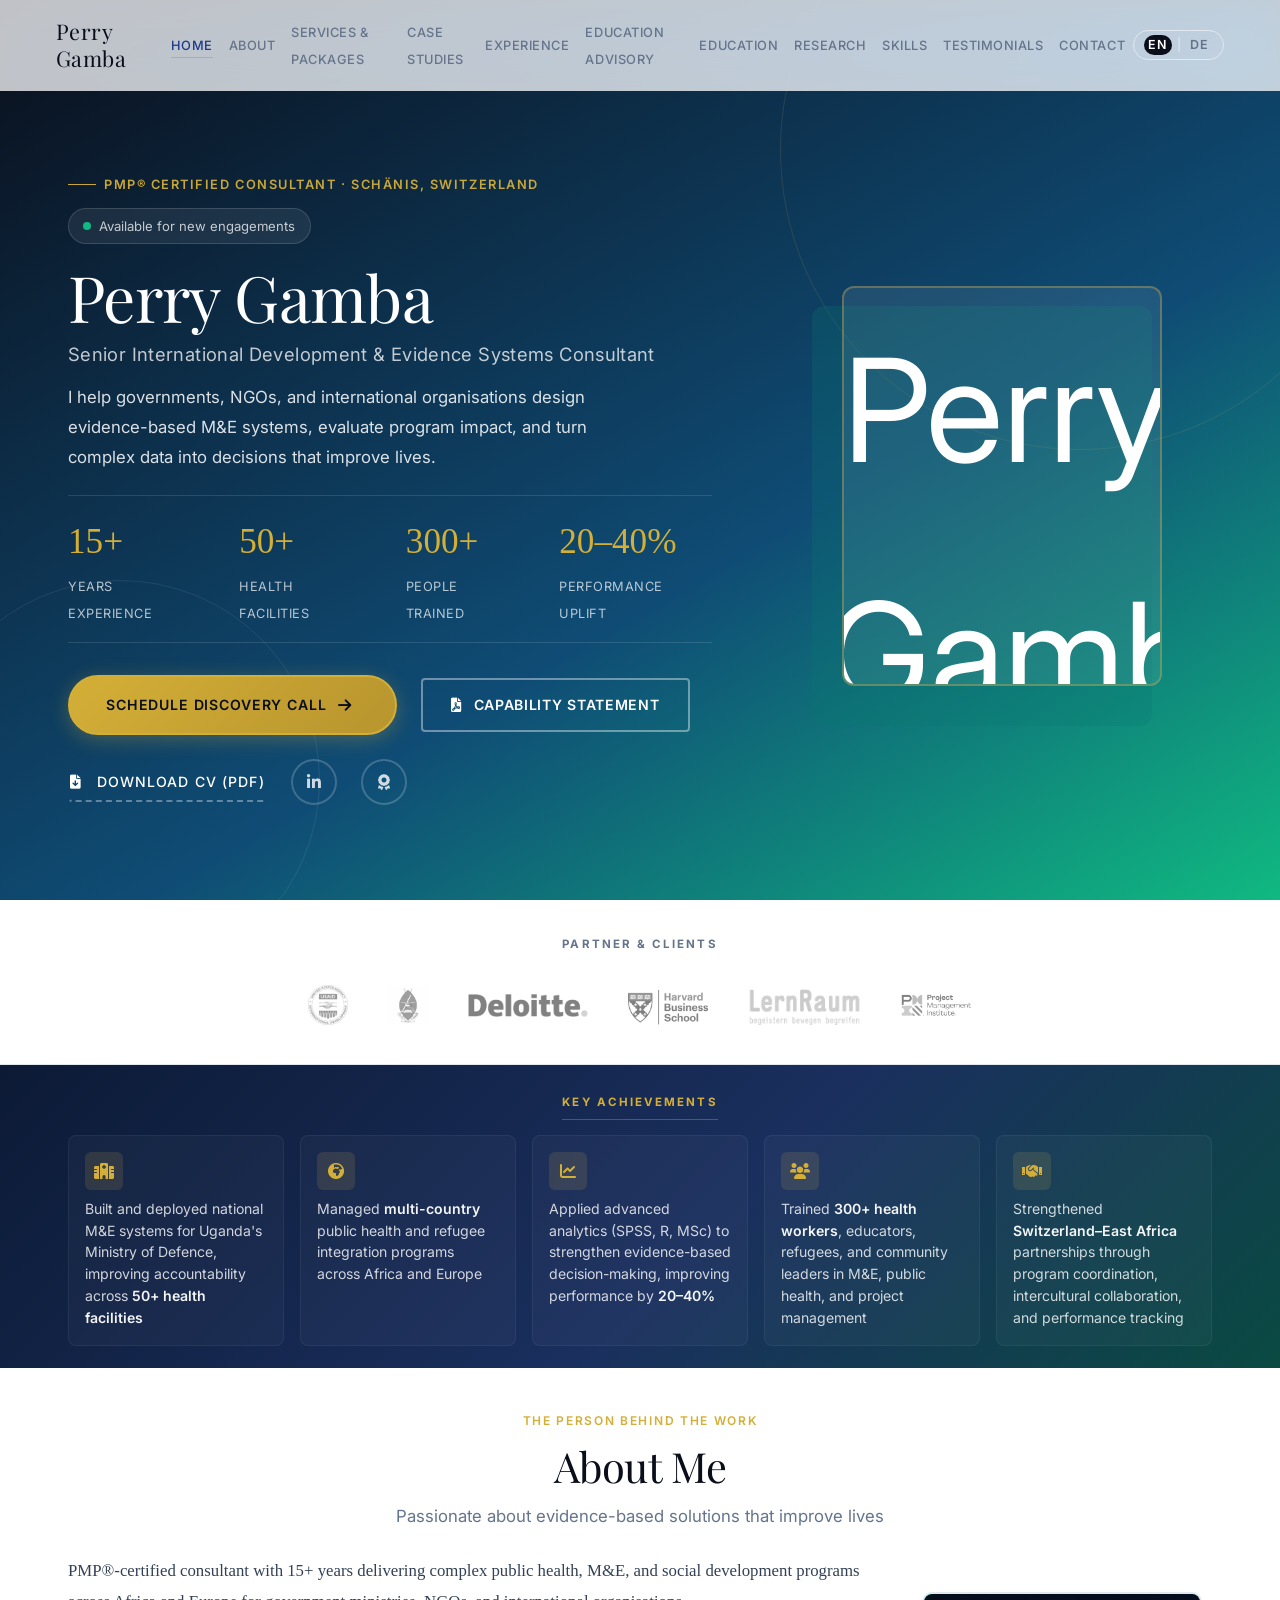
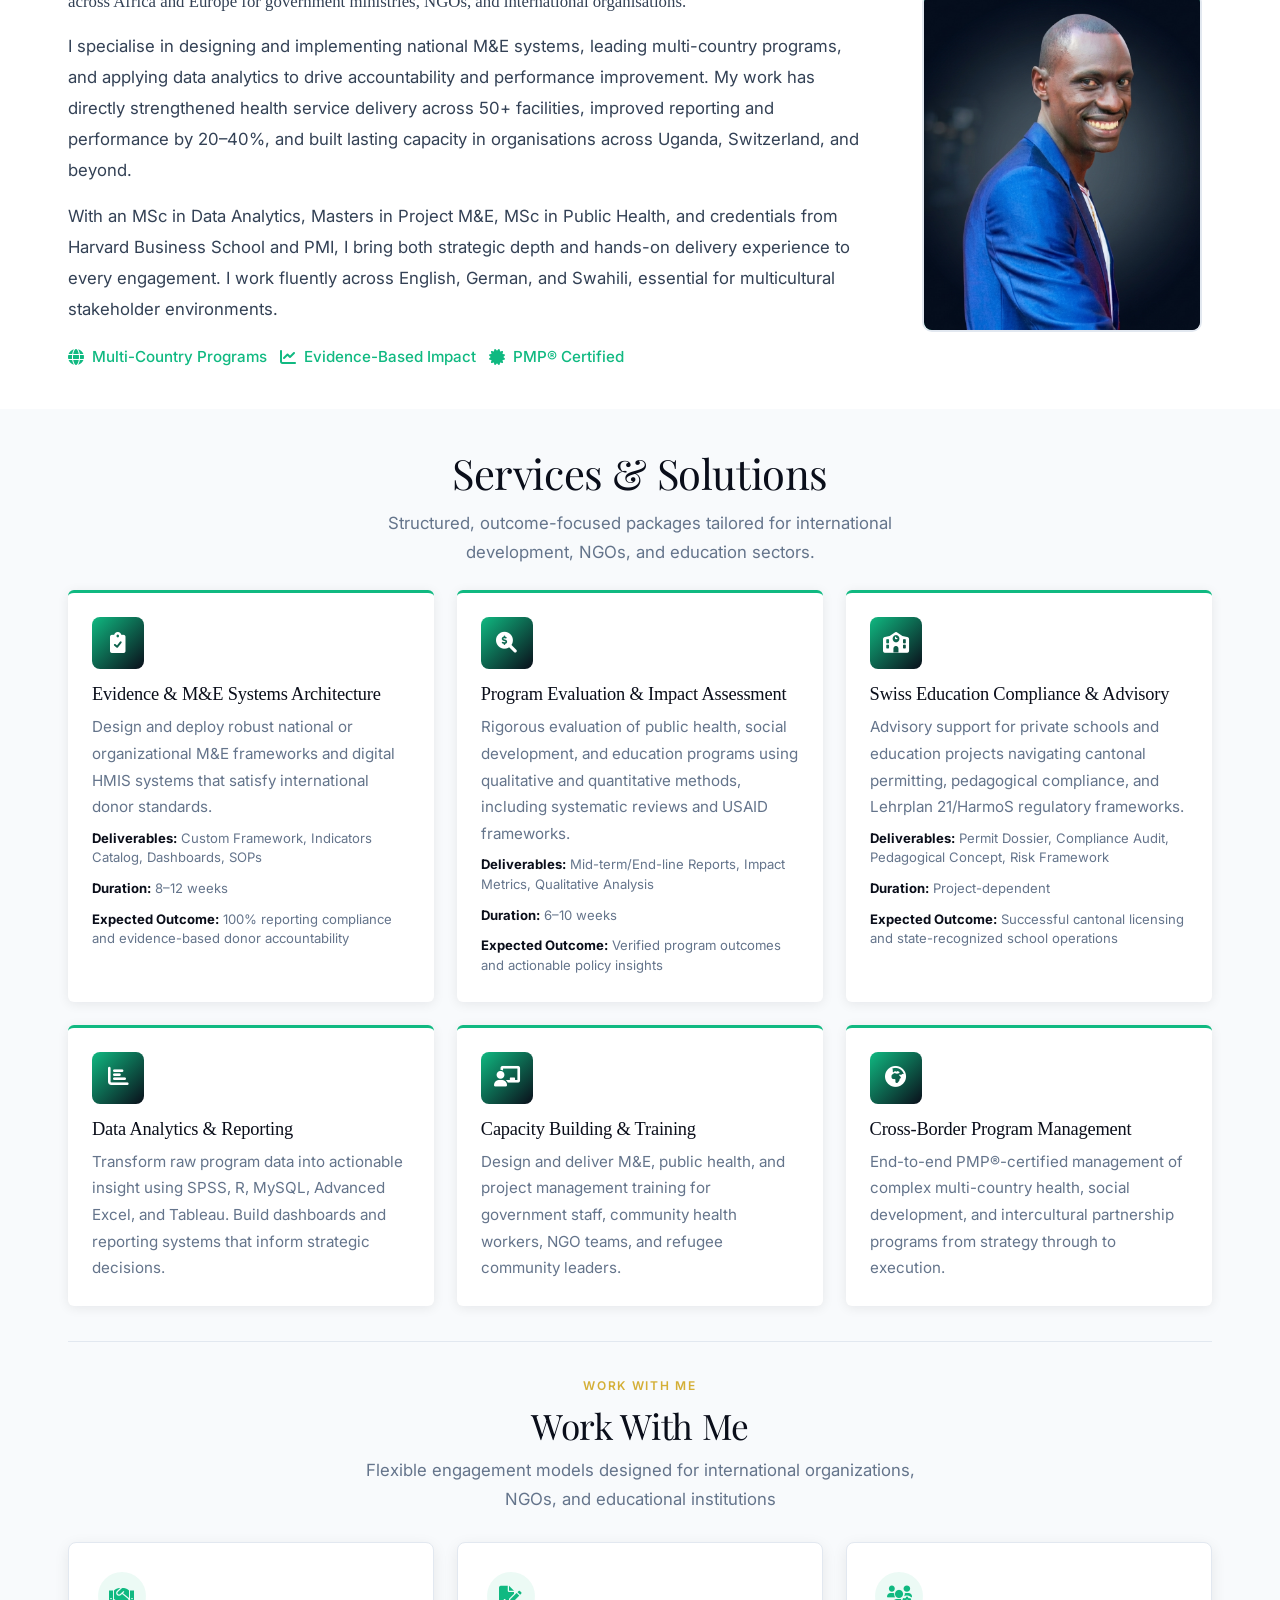
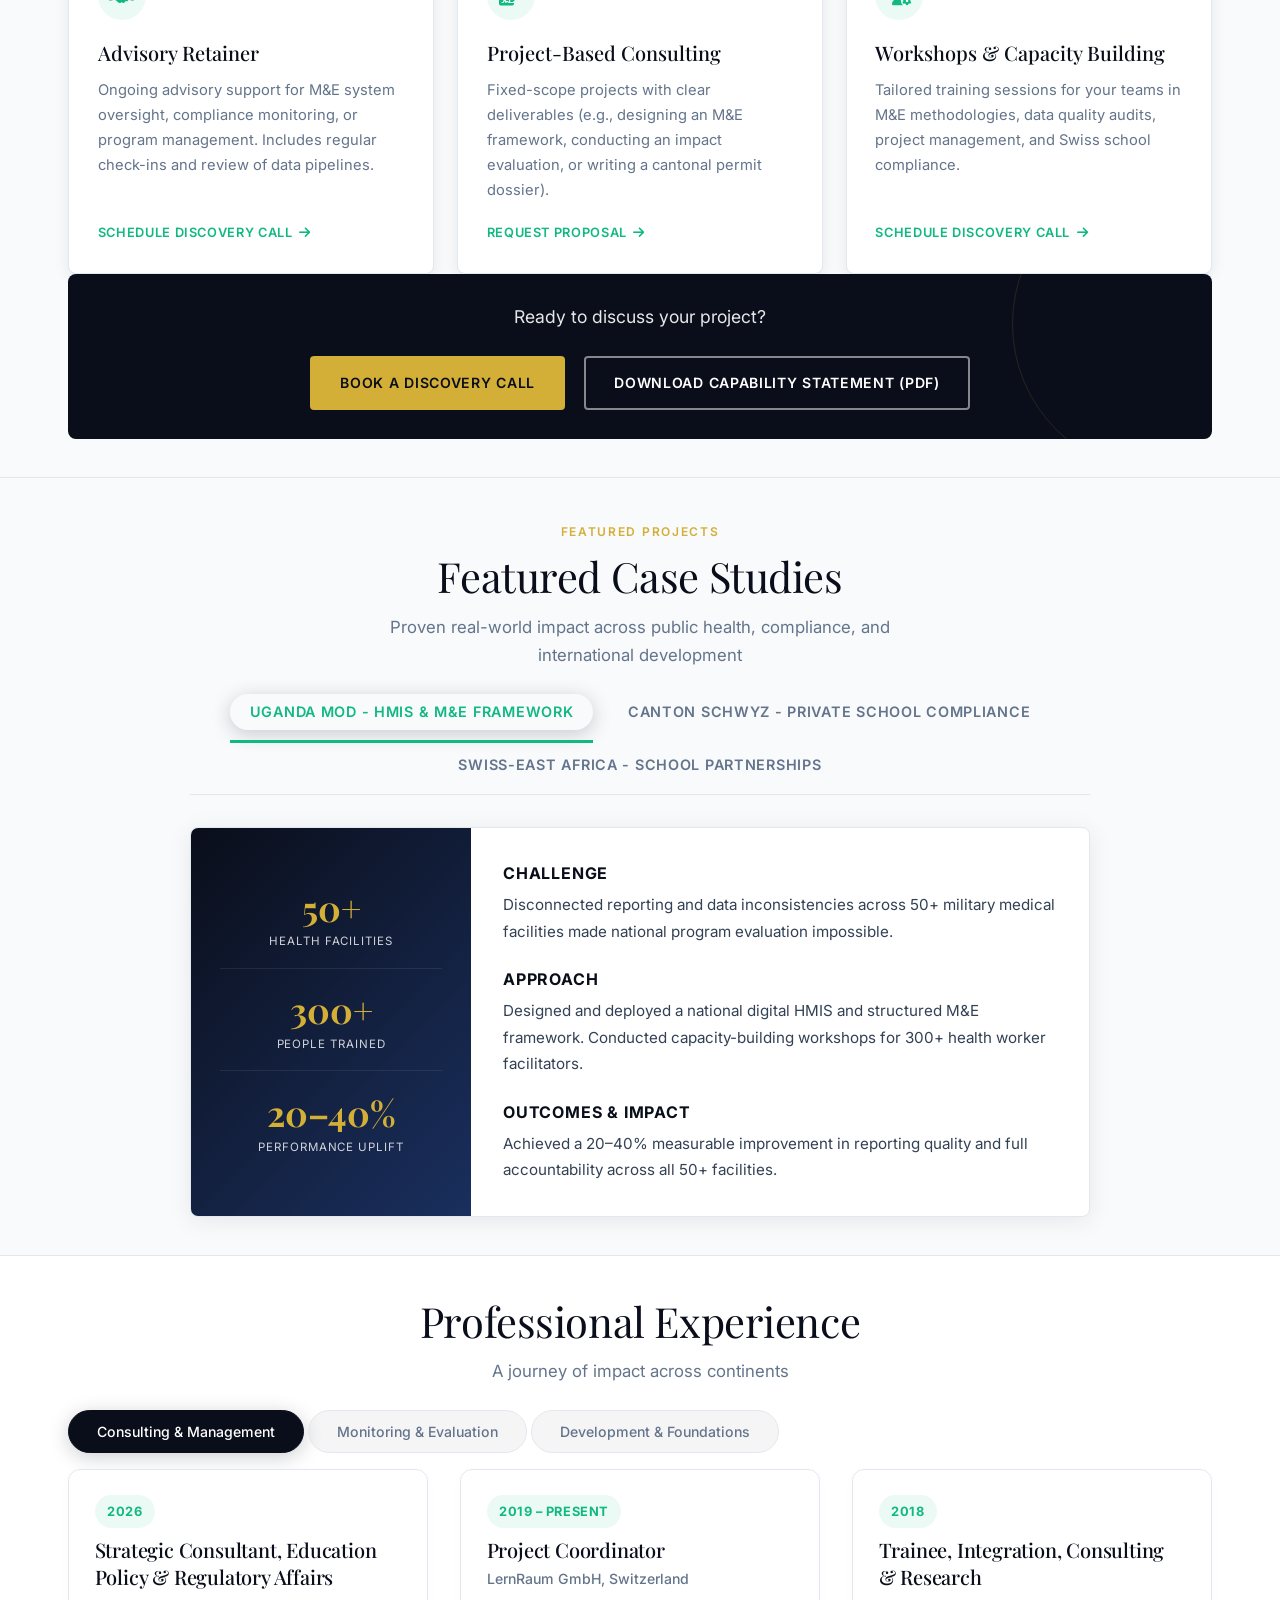
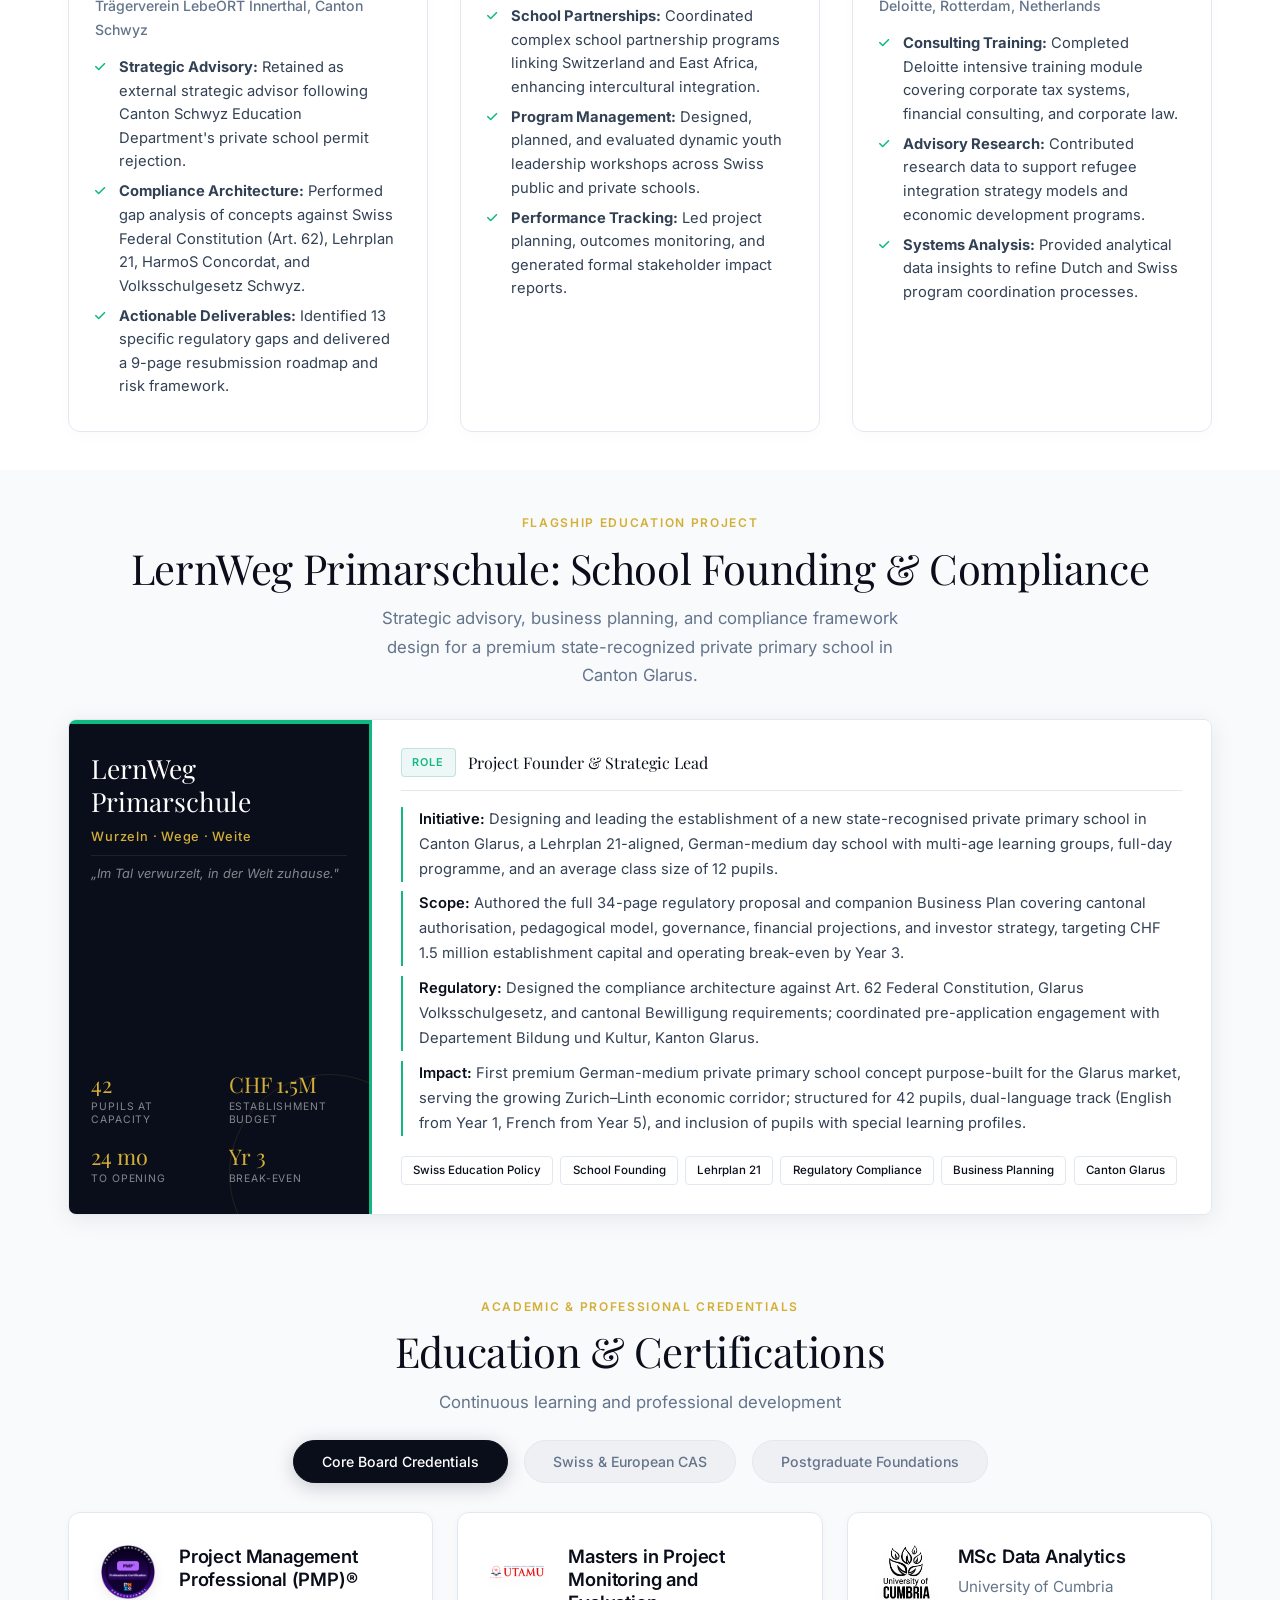
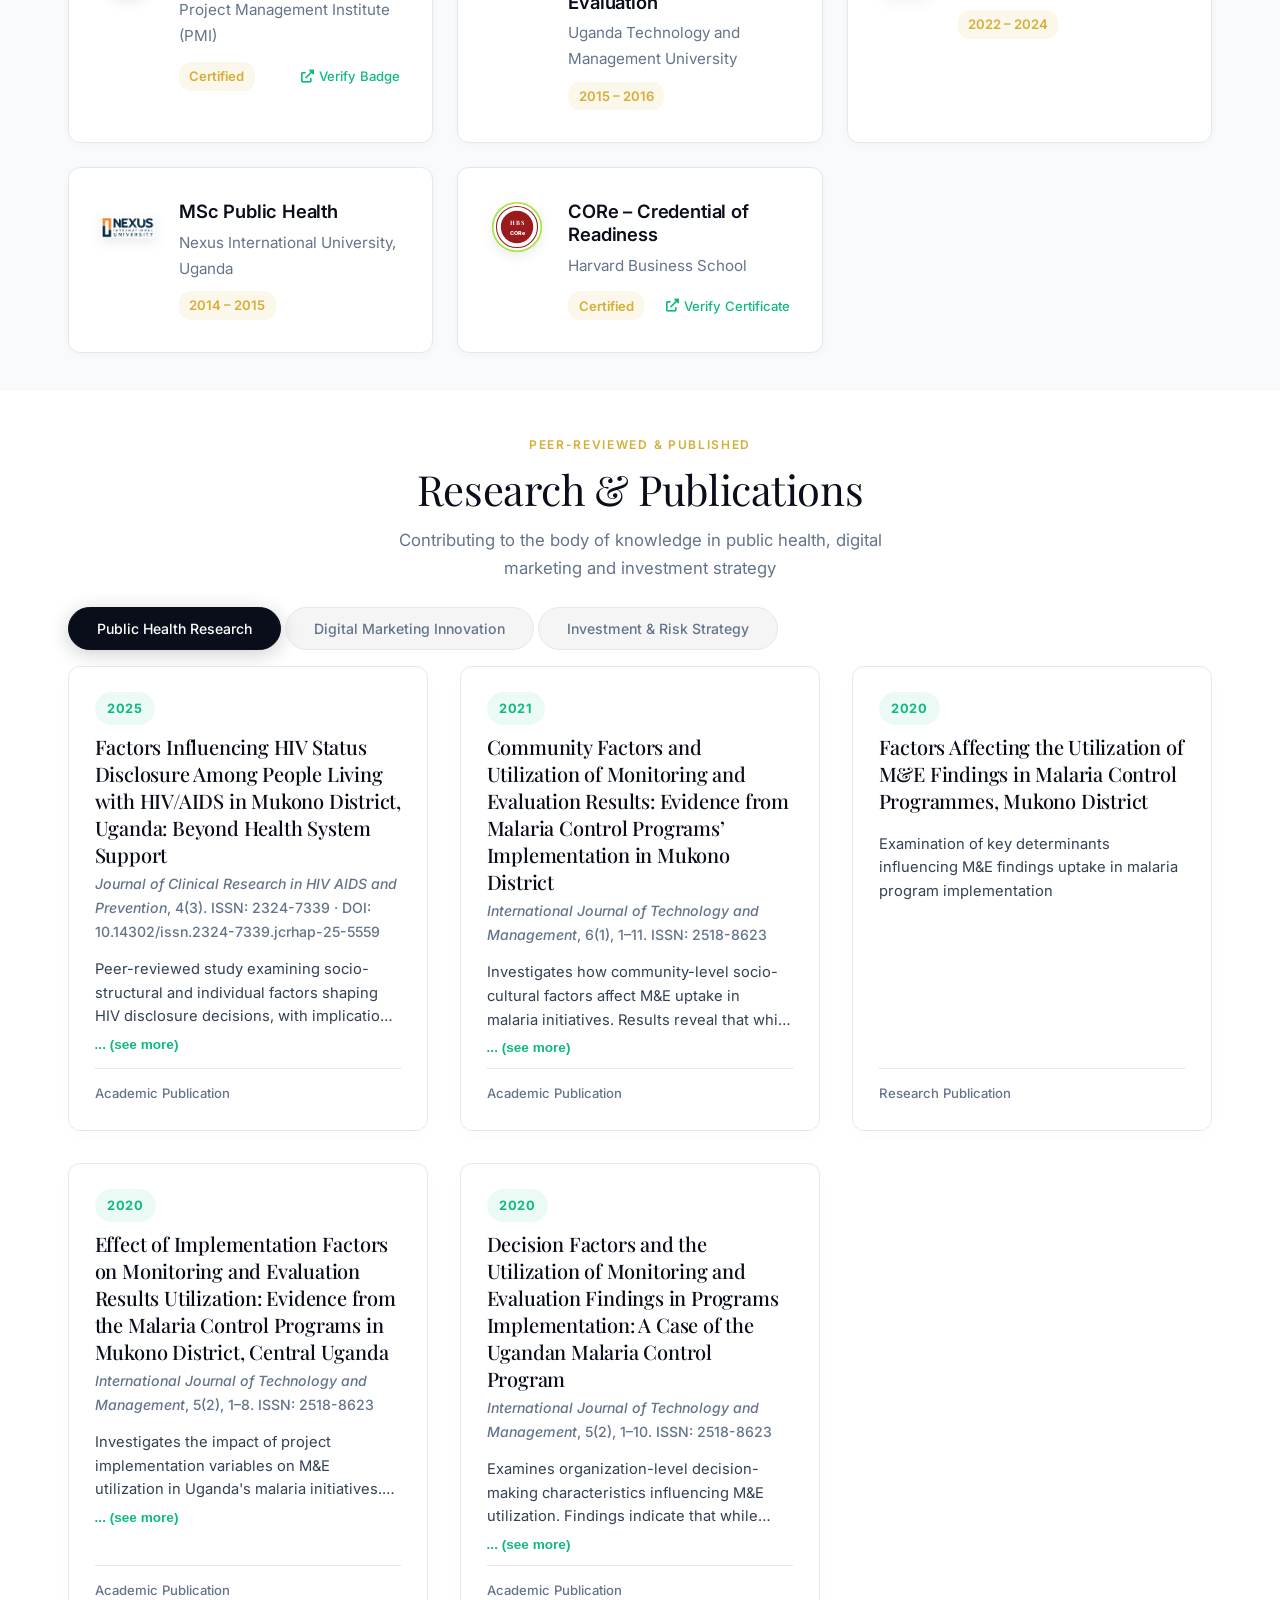
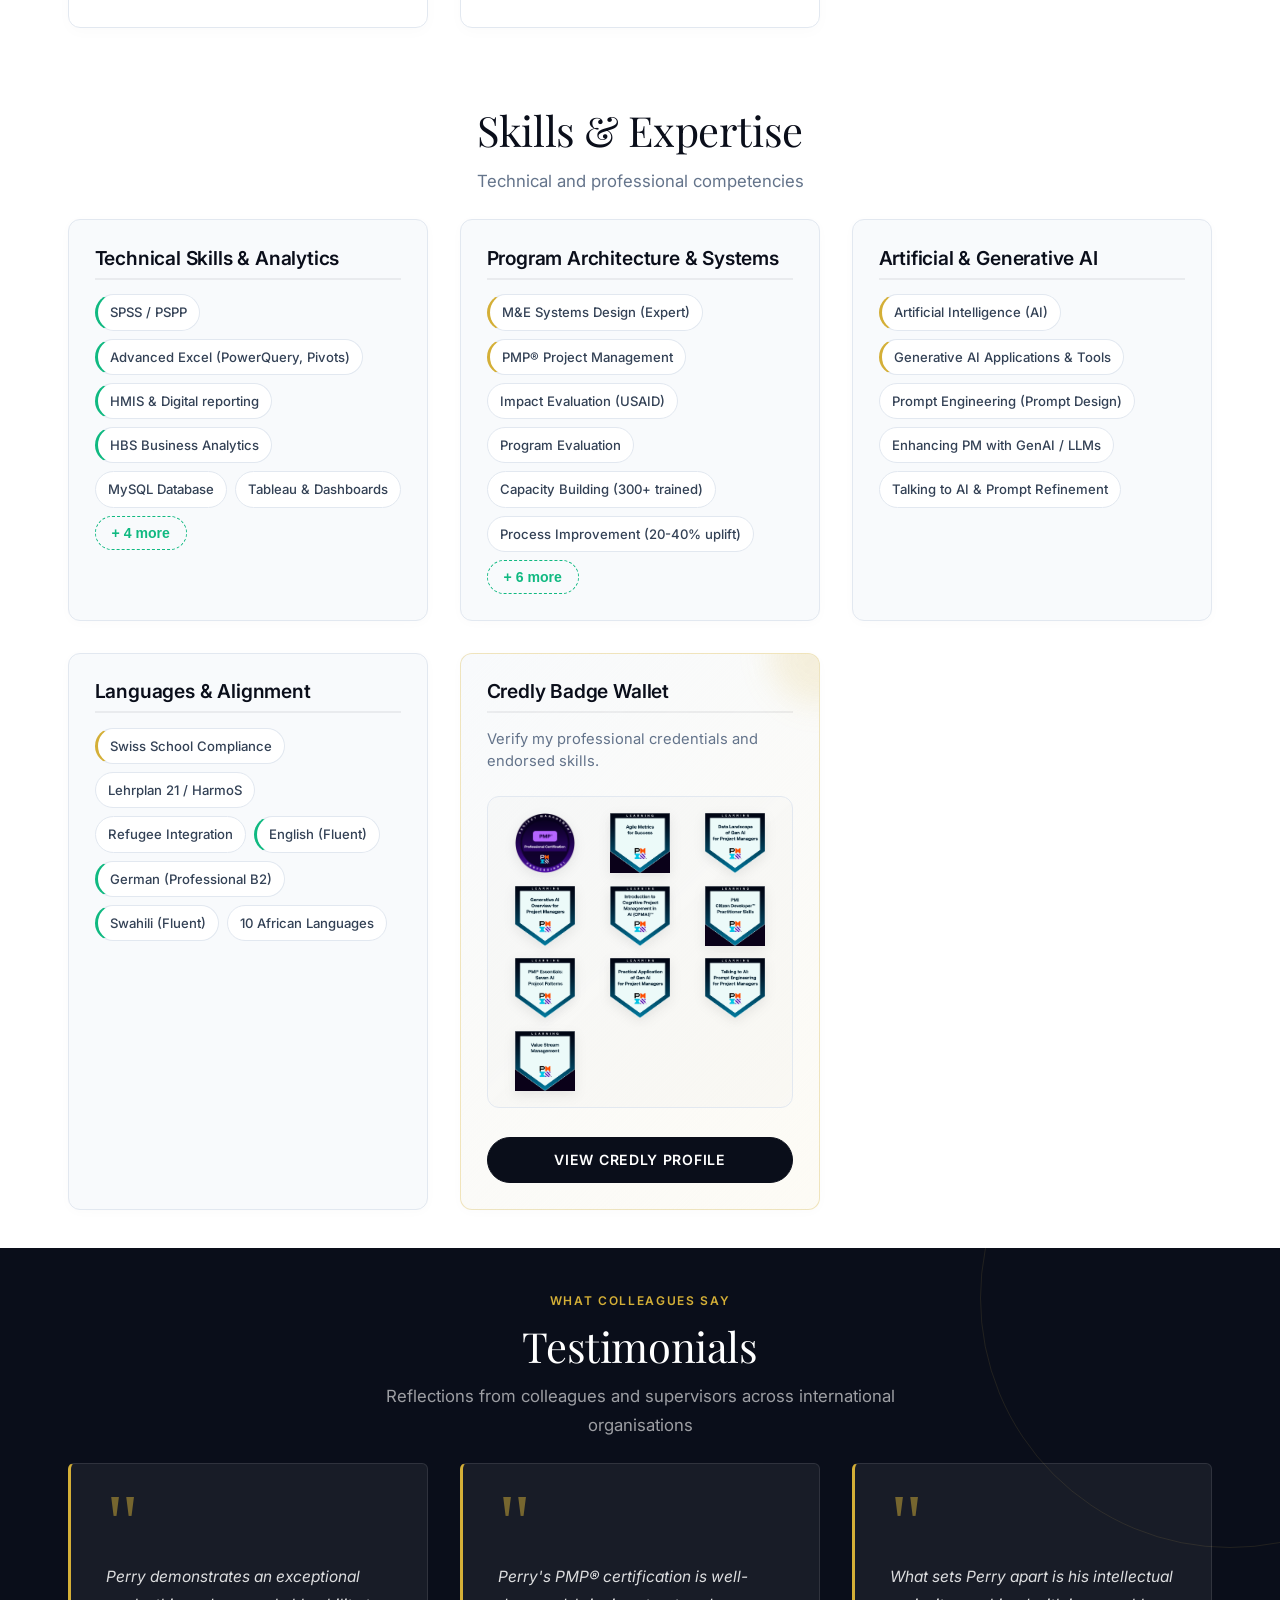
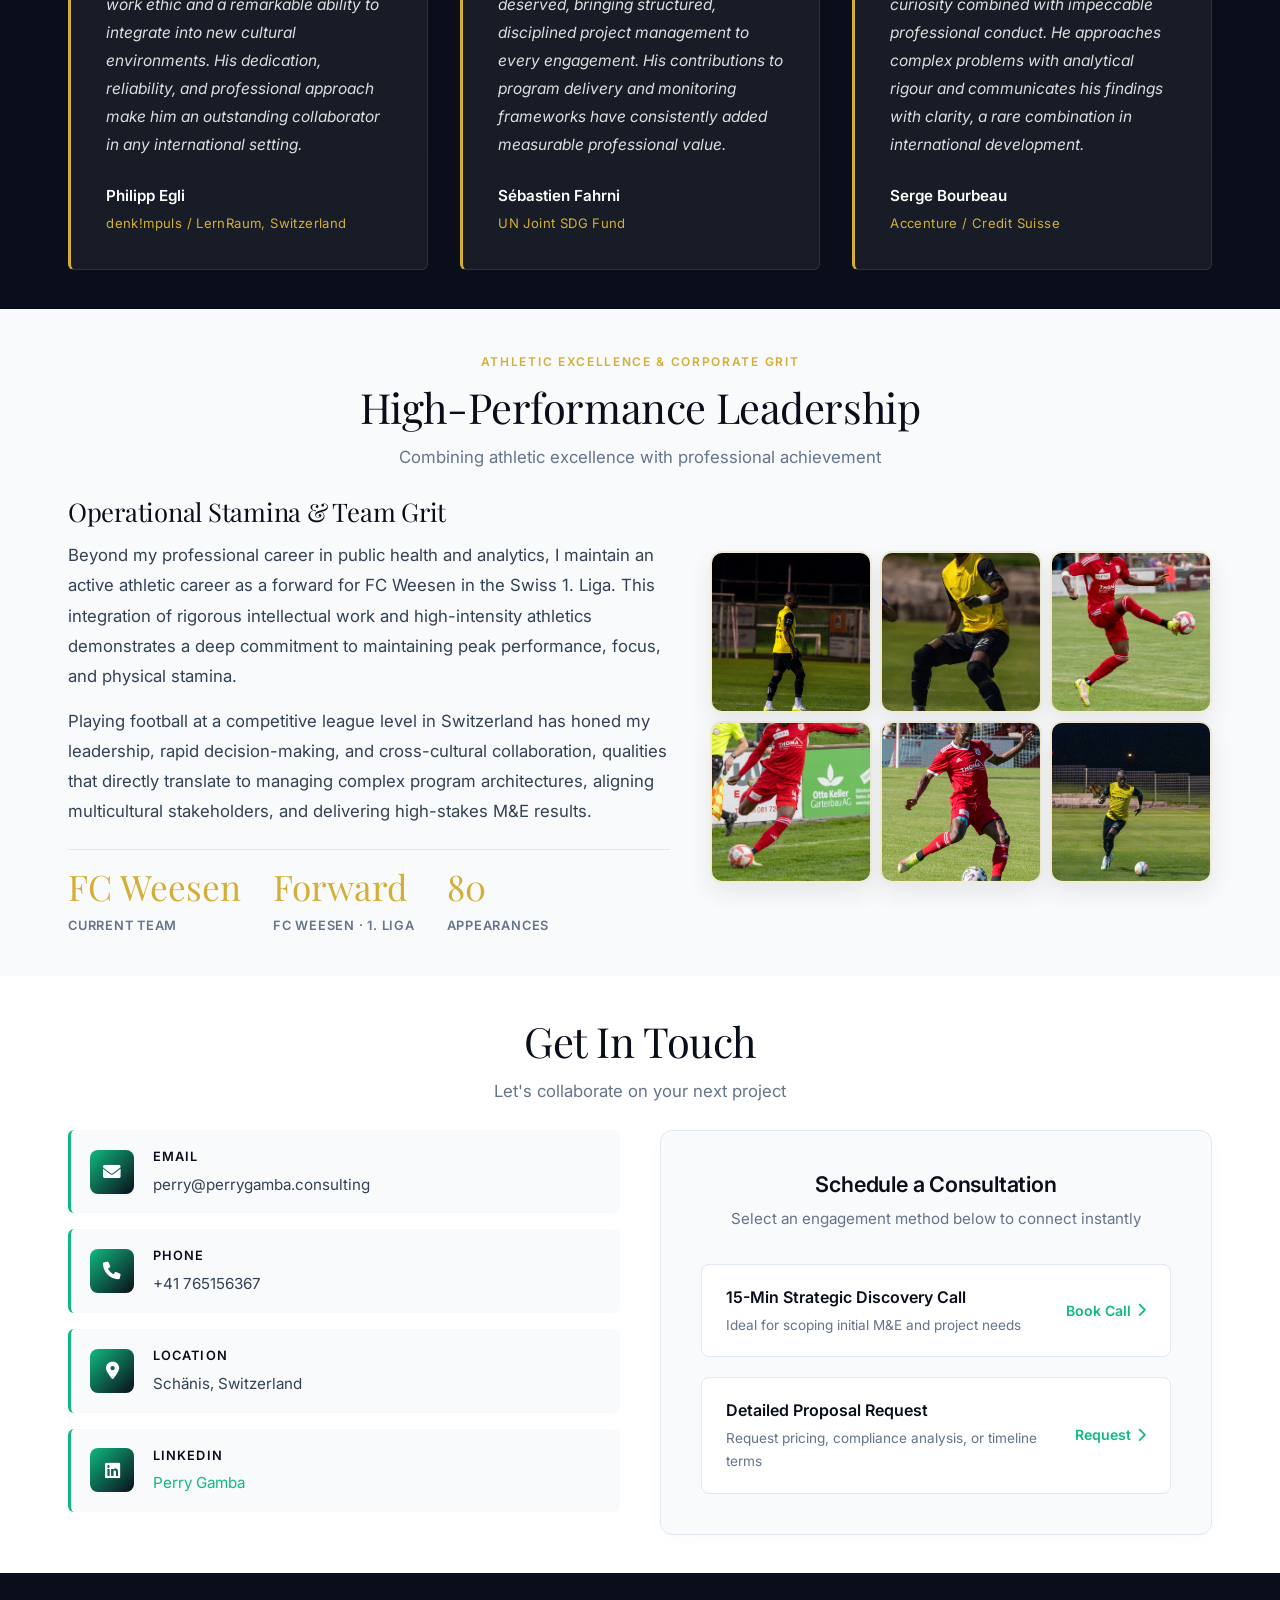
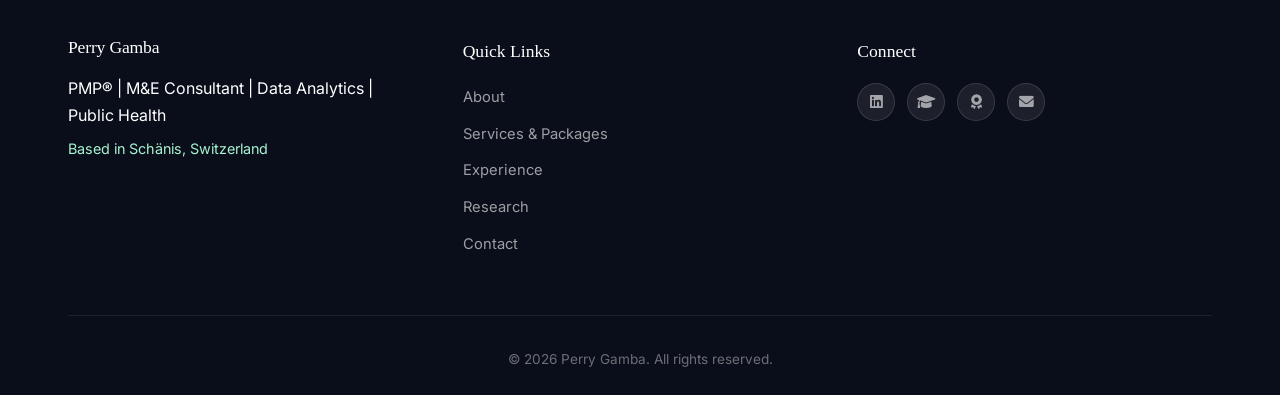
==== commit 64b731fe: "content: update about me photo to version with navy gradient background" ====
--- a/index.html
+++ b/index.html
@@ -287,7 +287,7 @@
                 </div>
                 <div class="about-image">
                     <div class="about-avatar">
-                        <img src="assets/images/IMG_3593.jpg" alt="Perry Gamba Professional" class="about-photo">
+                        <img src="assets/images/perry_about.png" alt="Perry Gamba Professional" class="about-photo">
                     </div>
                 </div>
             </div>
--- a/styles.css
+++ b/styles.css
@@ -266,7 +266,7 @@
     text-transform: uppercase;
     color: var(--gold);
     font-weight: 600;
-    margin-bottom: 1.2rem;
+    margin-bottom: 0.8rem;
     opacity: 0.95;
 }
 
@@ -278,7 +278,7 @@
     background: var(--gold);
 }
 
-.hero-title { margin-bottom: 1.5rem; }
+.hero-title { margin-bottom: 1.0rem; }
 
 .hero-name {
     display: block;
@@ -299,7 +299,7 @@
 
 .hero-description {
     font-size: 1.05rem;
-    margin-bottom: 2rem;
+    margin-bottom: 1.4rem;
     opacity: 0.85;
     line-height: 1.8;
     max-width: 520px;
@@ -308,8 +308,8 @@
 .hero-stats {
     display: flex;
     gap: 2.5rem;
-    margin-bottom: 2.5rem;
-    padding: 1.5rem 0;
+    margin-bottom: 1.8rem;
+    padding: 1.0rem 0;
     border-top: 1px solid rgba(255,255,255,0.12);
     border-bottom: 1px solid rgba(255,255,255,0.12);
 }
@@ -337,7 +337,7 @@
     gap: 0.5rem;
     font-size: 0.82rem;
     color: rgba(255,255,255,0.75);
-    margin-bottom: 1.2rem;
+    margin-bottom: 0.8rem;
     padding: 0.35rem 0.9rem;
     background: rgba(255,255,255,0.07);
     border-radius: 20px;
@@ -487,12 +487,12 @@
 /* ── Key Achievements Strip ──────────────────────────────── */
 .achievements-strip {
     background: linear-gradient(135deg, #0c1a35 0%, #1a2f5e 55%, #0a4a42 100%);
-    padding: 3.5rem 0;
+    padding: 1.4rem 0;
 }
 
 .achievements-strip-header {
     text-align: center;
-    margin-bottom: 2.2rem;
+    margin-bottom: 0.9rem;
 }
 
 .achievements-eyebrow {
@@ -509,41 +509,46 @@
 .achievements-strip-grid {
     display: grid;
     grid-template-columns: repeat(5, 1fr);
-    gap: 0;
+    gap: 1rem;
 }
 
 .achievement-item {
     display: flex;
     flex-direction: column;
-    gap: 0.85rem;
-    padding: 1.6rem 1.8rem;
-    border-left: 1px solid rgba(255,255,255,0.08);
-    transition: background 0.3s ease;
-}
-
-.achievement-item:first-child { border-left: none; }
+    align-items: flex-start;
+    gap: 0.5rem;
+    padding: 1.0rem;
+    background: rgba(255, 255, 255, 0.03);
+    border: 1px solid rgba(255, 255, 255, 0.05);
+    border-radius: 8px;
+    transition: all 0.3s cubic-bezier(0.16, 1, 0.3, 1);
+}
 
 .achievement-item:hover {
-    background: rgba(255,255,255,0.04);
+    background: rgba(255, 255, 255, 0.06);
+    transform: translateY(-2px);
+    border-color: rgba(201, 168, 76, 0.25);
+    box-shadow: 0 8px 20px rgba(0, 0, 0, 0.15);
 }
 
 .achievement-icon {
-    width: 40px;
-    height: 40px;
+    width: 38px;
+    height: 38px;
     background: rgba(201, 168, 76, 0.15);
-    border-radius: 8px;
+    border-radius: 6px;
     display: flex;
     align-items: center;
     justify-content: center;
     color: var(--gold);
-    font-size: 1.05rem;
+    font-size: 1rem;
     flex-shrink: 0;
 }
 
 .achievement-item p {
-    color: rgba(255,255,255,0.72);
+    color: rgba(255, 255, 255, 0.8);
     font-size: 0.88rem;
-    line-height: 1.65;
+    line-height: 1.55;
+    margin: 0;
 }
 
 .achievement-item strong {
@@ -552,11 +557,11 @@
 }
 
 /* ── Section Common ──────────────────────────────────────── */
-section { padding: 6rem 0; }
+section { padding: 2.4rem 0; }
 
 .section-header {
     text-align: center;
-    margin-bottom: 4rem;
+    margin-bottom: 1.5rem;
 }
 
 .section-eyebrow {
@@ -566,14 +571,14 @@
     text-transform: uppercase;
     color: var(--gold);
     font-weight: 600;
-    margin-bottom: 0.75rem;
+    margin-bottom: 0.5rem;
 }
 
 .section-title {
     font-size: 2.6rem;
     font-weight: 400;
     color: var(--navy);
-    margin-bottom: 1rem;
+    margin-bottom: 0.65rem;
     letter-spacing: -0.01em;
 }
 
@@ -612,7 +617,7 @@
 .about-content {
     display: grid;
     grid-template-columns: 1fr 300px;
-    gap: 5rem;
+    gap: 3.0rem;
     align-items: center;
 }
 
@@ -621,12 +626,12 @@
     font-size: 1.5rem;
     font-weight: 400;
     color: var(--navy);
-    margin-bottom: 1.5rem;
+    margin-bottom: 1.0rem;
     line-height: 1.5;
 }
 
 .about-text p {
-    margin-bottom: 1.4rem;
+    margin-bottom: 0.9rem;
     font-size: 1.05rem;
     line-height: 1.85;
     color: var(--text);
@@ -635,8 +640,8 @@
 .about-highlights {
     display: flex;
     flex-wrap: wrap;
-    gap: 1.2rem;
-    margin-top: 2rem;
+    gap: 0.8rem;
+    margin-top: 1.2rem;
 }
 
 .highlight {
@@ -683,13 +688,13 @@
 .services-grid {
     display: grid;
     grid-template-columns: repeat(auto-fit, minmax(320px, 1fr));
-    gap: 1.8rem;
-    margin-bottom: 3rem;
+    gap: 1.4rem;
+    margin-bottom: 1.8rem;
 }
 
 .service-card {
     background: var(--white);
-    padding: 2.2rem;
+    padding: 1.5rem;
     border-radius: 6px;
     box-shadow: 0 2px 12px var(--shadow);
     transition: transform 0.3s ease, box-shadow 0.3s ease;
@@ -726,7 +731,7 @@
     display: flex;
     align-items: center;
     justify-content: center;
-    margin-bottom: 1.2rem;
+    margin-bottom: 0.8rem;
     color: white;
     font-size: 1.3rem;
 }
@@ -736,7 +741,7 @@
     color: var(--navy);
     font-size: 1.15rem;
     font-weight: 400;
-    margin-bottom: 0.75rem;
+    margin-bottom: 0.4rem;
     line-height: 1.4;
 }
 
@@ -748,7 +753,7 @@
 
 .services-cta {
     text-align: center;
-    padding: 2.5rem;
+    padding: 1.8rem;
     background: var(--navy);
     border-radius: 8px;
     color: white;
@@ -898,8 +903,8 @@
 
 .edu-item {
     position: relative;
-    margin-bottom: 2.2rem;
-    padding: 1.6rem 2rem;
+    margin-bottom: 1.4rem;
+    padding: 1.2rem 1.6rem;
     background: var(--white);
     border-radius: 6px;
     box-shadow: 0 2px 12px var(--shadow);
@@ -947,7 +952,7 @@
     color: var(--navy);
     font-size: 1.05rem;
     font-weight: 400;
-    margin-bottom: 0.2rem;
+    margin-bottom: 0.1rem;
 }
 
 .edu-details h4 {
@@ -1121,12 +1126,12 @@
     color: var(--navy);
     font-size: 1.5rem;
     font-weight: 400;
-    margin-bottom: 1.8rem;
-    padding-bottom: 0.75rem;
+    margin-bottom: 1.0rem;
+    padding-bottom: 0.4rem;
     border-bottom: 1px solid var(--border);
 }
 
-.skill-item { margin-bottom: 1.4rem; }
+.skill-item { margin-bottom: 0.9rem; }
 
 .skill-name {
     display: block;
@@ -1307,18 +1312,18 @@
 
 .football-content { position: relative; z-index: 1; }
 
-.football-info { margin-bottom: 4rem; }
+.football-info { margin-bottom: 2.5rem; }
 
 .football-stats {
     display: grid;
     grid-template-columns: repeat(auto-fit, minmax(250px, 1fr));
     gap: 1.5rem;
-    margin-bottom: 3rem;
+    margin-bottom: 1.8rem;
 }
 
 .stat-card {
     background: var(--white);
-    padding: 2rem;
+    padding: 1.4rem;
     border-radius: 6px;
     text-align: center;
     box-shadow: 0 2px 12px var(--shadow);
@@ -1339,7 +1344,7 @@
     display: flex;
     align-items: center;
     justify-content: center;
-    margin: 0 auto 1rem;
+    margin: 0 auto 0.7rem;
     color: white;
     font-size: 1.4rem;
 }
@@ -1349,14 +1354,14 @@
     color: var(--navy);
     font-size: 1.1rem;
     font-weight: 400;
-    margin-bottom: 0.4rem;
+    margin-bottom: 0.2rem;
 }
 
 .stat-card p {
     color: var(--text);
     font-size: 1rem;
     font-weight: 600;
-    margin-bottom: 0.4rem;
+    margin-bottom: 0.2rem;
 }
 
 .stat-detail {
@@ -1370,7 +1375,7 @@
 
 .football-description {
     background: var(--white);
-    padding: 2.5rem;
+    padding: 1.8rem;
     border-radius: 8px;
     box-shadow: 0 2px 12px var(--shadow);
     border-left: 3px solid var(--teal);
@@ -1381,25 +1386,25 @@
     color: var(--navy);
     font-size: 1.4rem;
     font-weight: 400;
-    margin-bottom: 1.4rem;
+    margin-bottom: 0.9rem;
 }
 
 .football-description p {
     color: var(--text);
     line-height: 1.8;
-    margin-bottom: 1.4rem;
+    margin-bottom: 0.9rem;
 }
 
 .season-stats {
-    margin-top: 2rem;
-    padding-top: 2rem;
+    margin-top: 1.2rem;
+    padding-top: 1.2rem;
     border-top: 1px solid var(--border);
 }
 
 .season-stats h4 {
     color: var(--teal);
     font-size: 1rem;
-    margin-bottom: 1rem;
+    margin-bottom: 0.6rem;
     font-weight: 600;
 }
 
@@ -1411,7 +1416,7 @@
 
 .stat-item {
     text-align: center;
-    padding: 1rem;
+    padding: 0.7rem;
     background: var(--ivory);
     border-radius: 6px;
 }
@@ -1422,7 +1427,7 @@
     font-size: 1.8rem;
     font-weight: 400;
     color: var(--navy);
-    margin-bottom: 0.3rem;
+    margin-bottom: 0.1rem;
 }
 
 .stat-item .stat-label {
@@ -1435,10 +1440,10 @@
 /* Football Gallery */
 .football-gallery {
     background: var(--white);
-    padding: 2.5rem;
+    padding: 1.8rem;
     border-radius: 8px;
     box-shadow: 0 2px 12px var(--shadow);
-    margin-top: 2rem;
+    margin-top: 1.2rem;
 }
 
 .football-gallery h3 {
@@ -1446,14 +1451,14 @@
     color: var(--navy);
     font-size: 1.4rem;
     font-weight: 400;
-    margin-bottom: 2rem;
+    margin-bottom: 1.2rem;
     text-align: center;
 }
 
 .gallery-grid {
     display: grid;
     grid-template-columns: repeat(auto-fit, minmax(200px, 1fr));
-    gap: 1.2rem;
+    gap: 0.8rem;
 }
 
 .gallery-item {
@@ -1522,15 +1527,15 @@
 .contact-content {
     display: grid;
     grid-template-columns: 1fr 1fr;
-    gap: 4rem;
+    gap: 2.5rem;
 }
 
 .contact-item {
     display: flex;
     align-items: center;
     gap: 1.2rem;
-    margin-bottom: 1.5rem;
-    padding: 1.4rem 1.6rem;
+    margin-bottom: 1.0rem;
+    padding: 1.0rem 1.2rem;
     background: var(--ivory);
     border-radius: 6px;
     border-left: 3px solid var(--teal);
@@ -1574,7 +1579,7 @@
 
 .contact-form {
     background: var(--ivory);
-    padding: 2.2rem;
+    padding: 1.6rem;
     border-radius: 6px;
 }
 
@@ -1583,10 +1588,10 @@
     color: var(--navy);
     font-size: 1.5rem;
     font-weight: 400;
-    margin-bottom: 1.5rem;
-}
-
-.form-group { margin-bottom: 1.2rem; }
+    margin-bottom: 1.0rem;
+}
+
+.form-group { margin-bottom: 0.8rem; }
 
 .form-group input,
 .form-group textarea {
@@ -1754,8 +1759,7 @@
 
     .hero-container { grid-template-columns: 1fr 360px; gap: 3rem; }
     .hero-name { font-size: 3.2rem; }
-    .achievements-strip-grid { grid-template-columns: repeat(3, 1fr); }
-    .achievements-strip-grid .achievement-item:nth-child(4) { border-left: none; }
+    .achievements-strip-grid { grid-template-columns: repeat(3, 1fr); gap: 1.2rem; }
 }
 
 @media (max-width: 768px) {
@@ -1771,11 +1775,26 @@
     .hero-stats { justify-content: center; flex-wrap: wrap; gap: 1.5rem; }
     .hero-buttons { justify-content: center; }
     .hero-description { margin: 0 auto 2rem; }
-    .hero-image { display: none; }
-    .achievements-strip-grid { grid-template-columns: repeat(2, 1fr); }
-    .achievements-strip-grid .achievement-item:first-child,
-    .achievements-strip-grid .achievement-item:nth-child(3) { border-left: none; }
-    .achievements-strip-grid .achievement-item:nth-child(4) { border-left: 1px solid rgba(255,255,255,0.08); }
+    .hero-image {
+        display: flex;
+        justify-content: center;
+        align-items: center;
+        position: relative;
+        width: 320px;
+        height: 400px;
+        margin: 1.5rem auto 0;
+    }
+    .hero-image::before {
+        width: 340px;
+        height: 420px;
+        top: 20px;
+        left: 20px;
+    }
+    .hero-avatar {
+        width: 100%;
+        height: 100%;
+    }
+    .achievements-strip-grid { grid-template-columns: repeat(2, 1fr); gap: 1rem; }
 
     .about-content {
         grid-template-columns: 1fr;
@@ -1834,9 +1853,32 @@
     .section-title { font-size: 2rem; }
     .hero-stats { flex-direction: column; gap: 1rem; }
     .gallery-grid { grid-template-columns: 1fr; }
-    .achievements-strip-grid { grid-template-columns: 1fr; }
-    .achievements-strip-grid .achievement-item { border-left: none; border-top: 1px solid rgba(255,255,255,0.08); }
-    .achievements-strip-grid .achievement-item:first-child { border-top: none; }
+    .achievements-strip-grid { grid-template-columns: 1fr; gap: 0.8rem; }
+    .hero-image {
+        width: 280px;
+        height: 350px;
+        margin: 1.2rem auto 0;
+    }
+    .hero-image::before {
+        width: 295px;
+        height: 365px;
+        top: 15px;
+        left: 15px;
+    }
+}
+
+@media (max-width: 360px) {
+    .hero-image {
+        width: 240px;
+        height: 300px;
+        margin: 1rem auto 0;
+    }
+    .hero-image::before {
+        width: 250px;
+        height: 310px;
+        top: 10px;
+        left: 10px;
+    }
 }
 
 /* ============================================================
@@ -1959,7 +2001,7 @@
 
 /* ── Credentials Tab Swapper ── */
 .credentials-tabs-container {
-    margin-bottom: 3.5rem;
+    margin-bottom: 0;
 }
 
 .credentials-tabs {
@@ -1967,7 +2009,7 @@
     justify-content: center;
     gap: 1rem;
     flex-wrap: wrap;
-    margin-bottom: 2.5rem;
+    margin-bottom: 1.8rem;
 }
 
 .tab-btn {
@@ -2104,7 +2146,7 @@
     background: var(--ivory);
     border: 1px solid var(--border);
     border-radius: 12px;
-    padding: 2.2rem;
+    padding: 1.6rem;
     transition: all 0.3s ease;
     box-shadow: 0 2px 12px rgba(10, 14, 26, 0.02);
 }
@@ -2120,8 +2162,8 @@
     font-weight: 600;
     font-size: 1.2rem;
     color: var(--navy);
-    margin-bottom: 1.5rem;
-    padding-bottom: 0.8rem;
+    margin-bottom: 0.9rem;
+    padding-bottom: 0.5rem;
     border-bottom: 2px solid rgba(10, 14, 26, 0.06);
     display: flex;
     align-items: center;
@@ -2135,15 +2177,15 @@
 .matrix-chips-wrapper {
     display: flex;
     flex-wrap: wrap;
-    gap: 0.75rem;
+    gap: 0.5rem;
 }
 
 .matrix-chip {
     background: var(--white);
     border: 1px solid var(--border);
-    padding: 8px 16px;
+    padding: 6px 12px;
     border-radius: 30px;
-    font-size: 0.88rem;
+    font-size: 0.82rem;
     font-weight: 500;
     color: var(--text);
     transition: all 0.25s ease;
@@ -2193,7 +2235,7 @@
 .leadership-grid-v2 {
     display: grid;
     grid-template-columns: 1.2fr 1fr;
-    gap: 4.5rem;
+    gap: 2.5rem;
     align-items: center;
 }
 
@@ -2205,20 +2247,20 @@
     font-size: 1.6rem;
     font-weight: 400;
     color: var(--navy);
-    margin-bottom: 1.2rem;
+    margin-bottom: 0.8rem;
 }
 
 .leadership-storytelling p {
     font-size: 1.05rem;
     line-height: 1.8;
-    margin-bottom: 1.4rem;
+    margin-bottom: 0.9rem;
 }
 
 .leadership-metrics {
     display: flex;
     gap: 2rem;
-    margin-top: 2rem;
-    padding-top: 1.8rem;
+    margin-top: 1.4rem;
+    padding-top: 1.2rem;
     border-top: 1px solid var(--border);
 }
 
@@ -2246,7 +2288,7 @@
 .leadership-gallery-grid {
     display: grid;
     grid-template-columns: repeat(3, 1fr);
-    gap: 0.8rem;
+    gap: 0.5rem;
 }
 
 .gallery-item-v2 {
@@ -2405,7 +2447,7 @@
     background: var(--white);
     border: 1px solid var(--border);
     border-radius: 12px;
-    padding: 2.2rem;
+    padding: 1.6rem;
     display: flex;
     flex-direction: column;
     justify-content: flex-start;
@@ -2420,7 +2462,7 @@
 }
 
 .exp-card-header, .research-card-header {
-    margin-bottom: 1.4rem;
+    margin-bottom: 0.9rem;
 }
 
 .exp-card-date, .research-card-year {
@@ -2431,7 +2473,7 @@
     font-size: 0.8rem;
     padding: 0.35rem 0.8rem;
     border-radius: 20px;
-    margin-bottom: 0.8rem;
+    margin-bottom: 0.5rem;
     letter-spacing: 0.04em;
     text-transform: uppercase;
 }
@@ -2447,7 +2489,7 @@
     color: var(--navy);
     font-weight: 500;
     line-height: 1.35;
-    margin-bottom: 0.4rem;
+    margin-bottom: 0.25rem;
 }
 
 .exp-card-org, .research-card-journal {
@@ -2467,7 +2509,7 @@
 .exp-card-bullets li {
     position: relative;
     padding-left: 1.5rem;
-    margin-bottom: 0.65rem;
+    margin-bottom: 0.4rem;
     font-size: 0.92rem;
     line-height: 1.6;
     color: var(--text);
@@ -2498,7 +2540,7 @@
     font-size: 0.92rem;
     line-height: 1.6;
     color: var(--text);
-    margin-bottom: 1.4rem;
+    margin-bottom: 0.8rem;
     
     /* Clamping to 3 lines */
     display: -webkit-box;
@@ -2525,7 +2567,7 @@
     font-weight: 600;
     cursor: pointer;
     padding: 0;
-    margin-bottom: 1.2rem;
+    margin-bottom: 0.8rem;
     align-self: flex-start;
     display: inline-flex;
     align-items: center;
@@ -2547,7 +2589,7 @@
 
 /* ── LernWeg Primarschule Section ───────────────────────── */
 .lernweg-section {
-    padding: 5rem 0;
+    padding: 2.4rem 0;
     background: var(--ivory);
 }
 
@@ -2558,7 +2600,7 @@
     border-radius: 8px;
     box-shadow: 0 4px 24px var(--shadow);
     overflow: hidden;
-    margin-top: 2.5rem;
+    margin-top: 1.8rem;
     border: 1px solid var(--border);
     transition: box-shadow 0.3s ease;
 }
@@ -2569,10 +2611,10 @@
 
 .lernweg-identity {
     background: var(--navy);
-    padding: 2.5rem 2rem;
+    padding: 1.8rem 1.4rem;
     display: flex;
     flex-direction: column;
-    gap: 2.5rem;
+    gap: 1.6rem;
     justify-content: space-between;
     border-top: 4px solid var(--teal);
     position: relative;
@@ -2594,7 +2636,7 @@
 .lernweg-logo-block {
     display: flex;
     flex-direction: column;
-    gap: 0.6rem;
+    gap: 0.4rem;
 }
 
 .lernweg-name {
@@ -2652,10 +2694,10 @@
 
 .lernweg-body {
     background: var(--white);
-    padding: 2.5rem;
+    padding: 1.8rem;
     display: flex;
     flex-direction: column;
-    gap: 1.5rem;
+    gap: 1.0rem;
     border-left: 3px solid var(--teal);
 }
 
@@ -2663,7 +2705,7 @@
     display: flex;
     align-items: center;
     gap: 0.75rem;
-    padding-bottom: 1.25rem;
+    padding-bottom: 0.8rem;
     border-bottom: 1px solid var(--border);
 }
 
@@ -2693,7 +2735,7 @@
     margin: 0;
     display: flex;
     flex-direction: column;
-    gap: 0.9rem;
+    gap: 0.6rem;
 }
 
 .lernweg-bullets li {
@@ -3289,13 +3331,13 @@
 /* ── Trust Logo Strip ────────────────────────────────────── */
 .trust-logos-strip {
     background: var(--white);
-    padding: 2.5rem 0;
+    padding: 1.8rem 0;
     border-bottom: 1px solid var(--border);
 }
 
 .logos-strip-header {
     text-align: center;
-    margin-bottom: 1.5rem;
+    margin-bottom: 1.0rem;
 }
 
 .logos-eyebrow {
@@ -3313,7 +3355,7 @@
     justify-content: center;
     align-items: center;
     flex-wrap: wrap;
-    gap: 3.5rem;
+    gap: 2.5rem;
 }
 
 .logo-item {
@@ -3388,7 +3430,7 @@
 /* ── Featured Case Studies ───────────────────────────────── */
 .case-studies {
     background: var(--ivory);
-    padding: 6rem 0;
+    padding: 2.4rem 0;
     border-top: 1px solid var(--border);
     border-bottom: 1px solid var(--border);
 }
@@ -3402,9 +3444,9 @@
     display: flex;
     justify-content: center;
     gap: 1rem;
-    margin-bottom: 3rem;
+    margin-bottom: 2.0rem;
     border-bottom: 1px solid var(--border);
-    padding-bottom: 1rem;
+    padding-bottom: 0.75rem;
     flex-wrap: wrap;
 }
 
@@ -3434,7 +3476,7 @@
 .case-studies-tabs .tab-btn.active::after {
     content: '';
     position: absolute;
-    bottom: -17px;
+    bottom: -13px;
     left: 0;
     right: 0;
     height: 3px;
@@ -3454,18 +3496,18 @@
 
 .case-metrics-column {
     background: linear-gradient(135deg, var(--navy) 0%, #1a2f5e 100%);
-    padding: 2.5rem;
+    padding: 1.8rem;
     display: flex;
     flex-direction: column;
     justify-content: center;
-    gap: 2rem;
+    gap: 1.3rem;
     color: var(--white);
 }
 
 .case-metric-box {
     text-align: center;
     border-bottom: 1px solid rgba(255,255,255,0.08);
-    padding-bottom: 1.5rem;
+    padding-bottom: 1.0rem;
 }
 
 .case-metric-box:last-child {
@@ -3492,10 +3534,10 @@
 }
 
 .case-details-column {
-    padding: 3rem;
+    padding: 2.0rem;
     display: flex;
     flex-direction: column;
-    gap: 2rem;
+    gap: 1.3rem;
 }
 
 .case-block h4 {
@@ -3503,7 +3545,7 @@
     color: var(--navy);
     font-size: 1rem;
     font-weight: 700;
-    margin-bottom: 0.5rem;
+    margin-bottom: 0.3rem;
     display: flex;
     align-items: center;
     gap: 0.6rem;
@@ -3525,9 +3567,9 @@
 
 /* ── Engagement Models ───────────────────────────────────── */
 .engagement-models-section {
-    margin-top: 6rem;
+    margin-top: 2.2rem;
     border-top: 1px solid var(--border);
-    padding-top: 5rem;
+    padding-top: 1.8rem;
 }
 
 .engagement-section-title {
@@ -3541,13 +3583,13 @@
 .engagement-grid {
     display: grid;
     grid-template-columns: repeat(auto-fit, minmax(280px, 1fr));
-    gap: 2rem;
-    margin-top: 3rem;
+    gap: 1.4rem;
+    margin-top: 1.8rem;
 }
 
 .engagement-card {
     background: var(--white);
-    padding: 2.5rem;
+    padding: 1.8rem;
     border-radius: 8px;
     border: 1px solid var(--border);
     box-shadow: 0 4px 15px var(--shadow);
@@ -3573,14 +3615,14 @@
     align-items: center;
     justify-content: center;
     font-size: 1.25rem;
-    margin-bottom: 1.5rem;
+    margin-bottom: 1.0rem;
 }
 
 .engagement-card h4 {
     font-family: 'Playfair Display', Georgia, serif;
     font-size: 1.25rem;
     color: var(--navy);
-    margin-bottom: 0.8rem;
+    margin-bottom: 0.5rem;
     font-weight: 500;
 }
 
@@ -3588,7 +3630,7 @@
     font-size: 0.92rem;
     line-height: 1.7;
     color: var(--muted);
-    margin-bottom: 1.8rem;
+    margin-bottom: 1.2rem;
     flex-grow: 1;
 }
 
@@ -3643,3 +3685,52 @@
     }
 }
 
+/* ── Large Screen and Wide Aspect Ratio Layouts ─────────────────────────── */
+@media (min-width: 1440px) {
+    .container, 
+    .nav-container, 
+    .hero-container, 
+    .experience-tabs-container, 
+    .research-tabs-container,
+    .case-studies-tabs-container,
+    .research-list {
+        max-width: 1360px;
+    }
+}
+
+@media (min-width: 1680px) {
+    .container, 
+    .nav-container, 
+    .hero-container, 
+    .experience-tabs-container, 
+    .research-tabs-container,
+    .case-studies-tabs-container,
+    .research-list {
+        max-width: 1560px;
+    }
+}
+
+@media (min-width: 1920px) {
+    .container, 
+    .nav-container, 
+    .hero-container, 
+    .experience-tabs-container, 
+    .research-tabs-container,
+    .case-studies-tabs-container,
+    .research-list {
+        max-width: 1760px;
+    }
+}
+
+@media (min-width: 2560px) {
+    .container, 
+    .nav-container, 
+    .hero-container, 
+    .experience-tabs-container, 
+    .research-tabs-container,
+    .case-studies-tabs-container,
+    .research-list {
+        max-width: 2300px;
+    }
+}
+
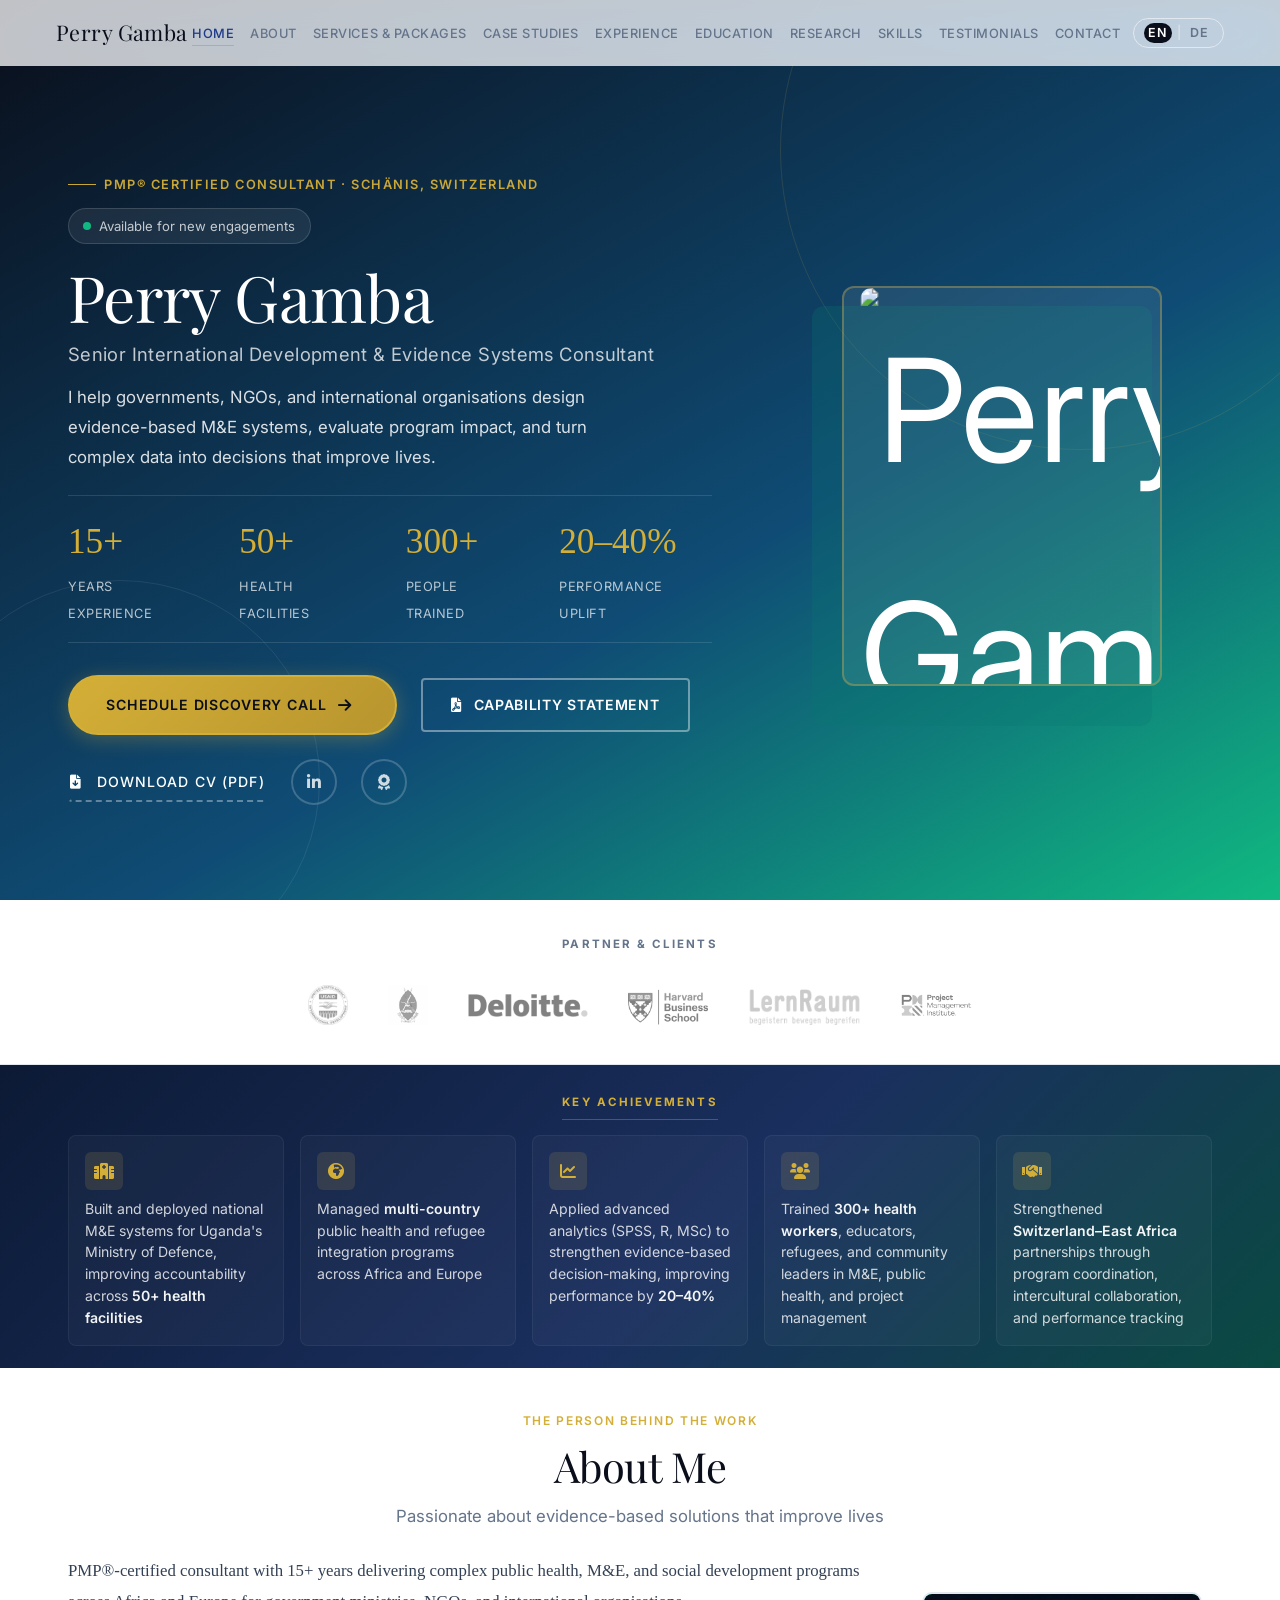
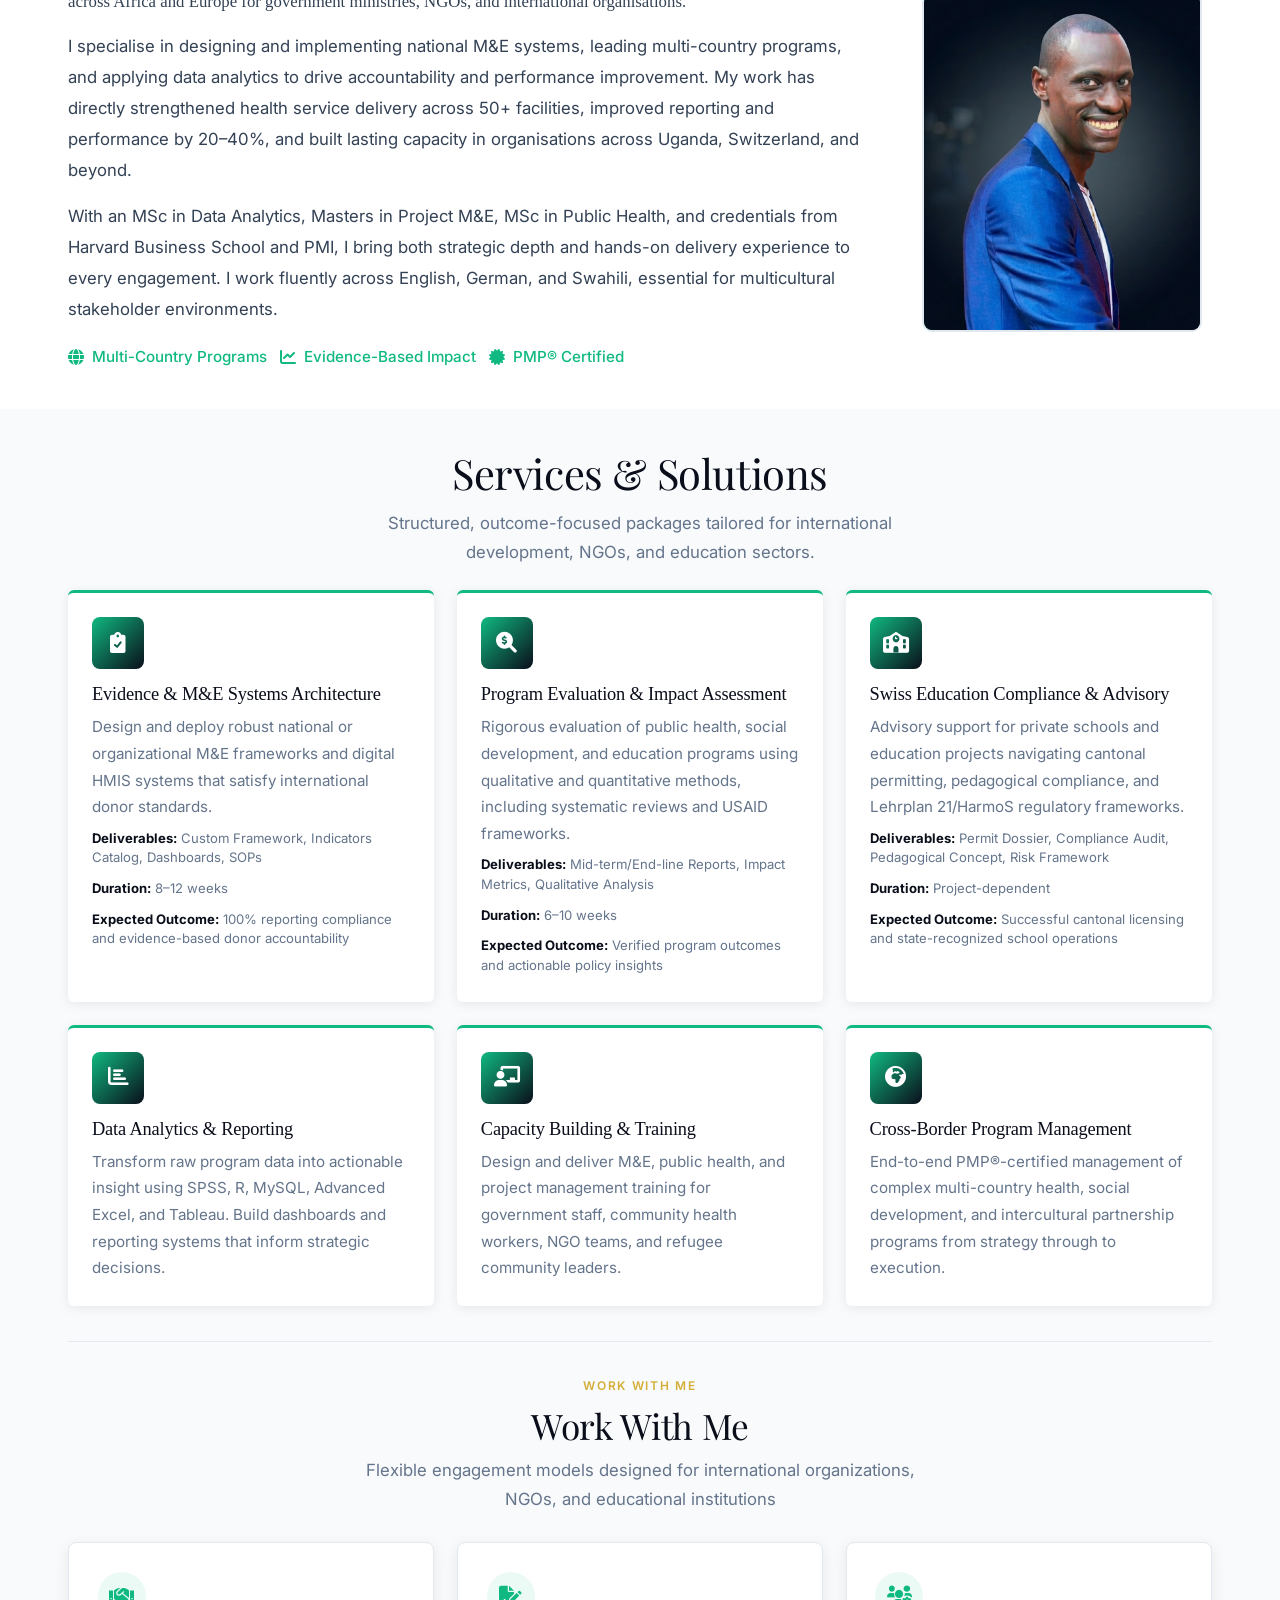
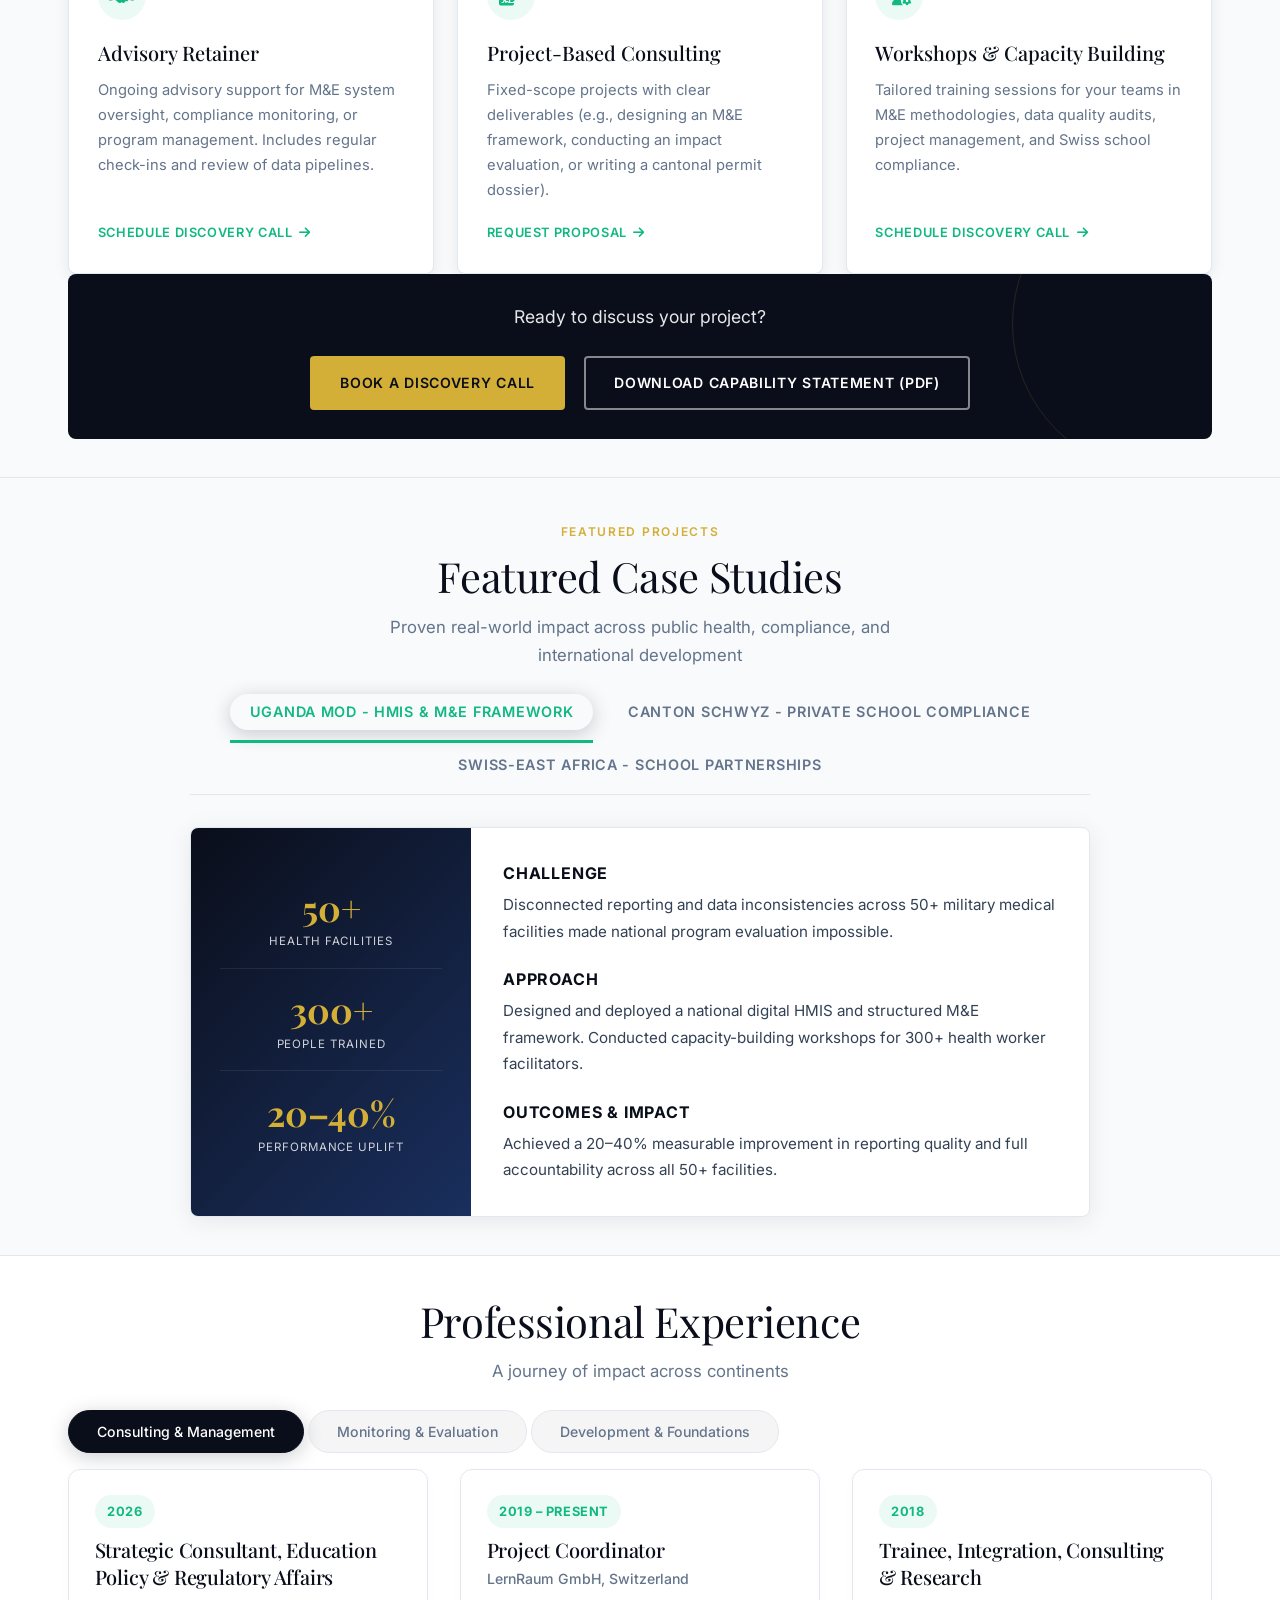
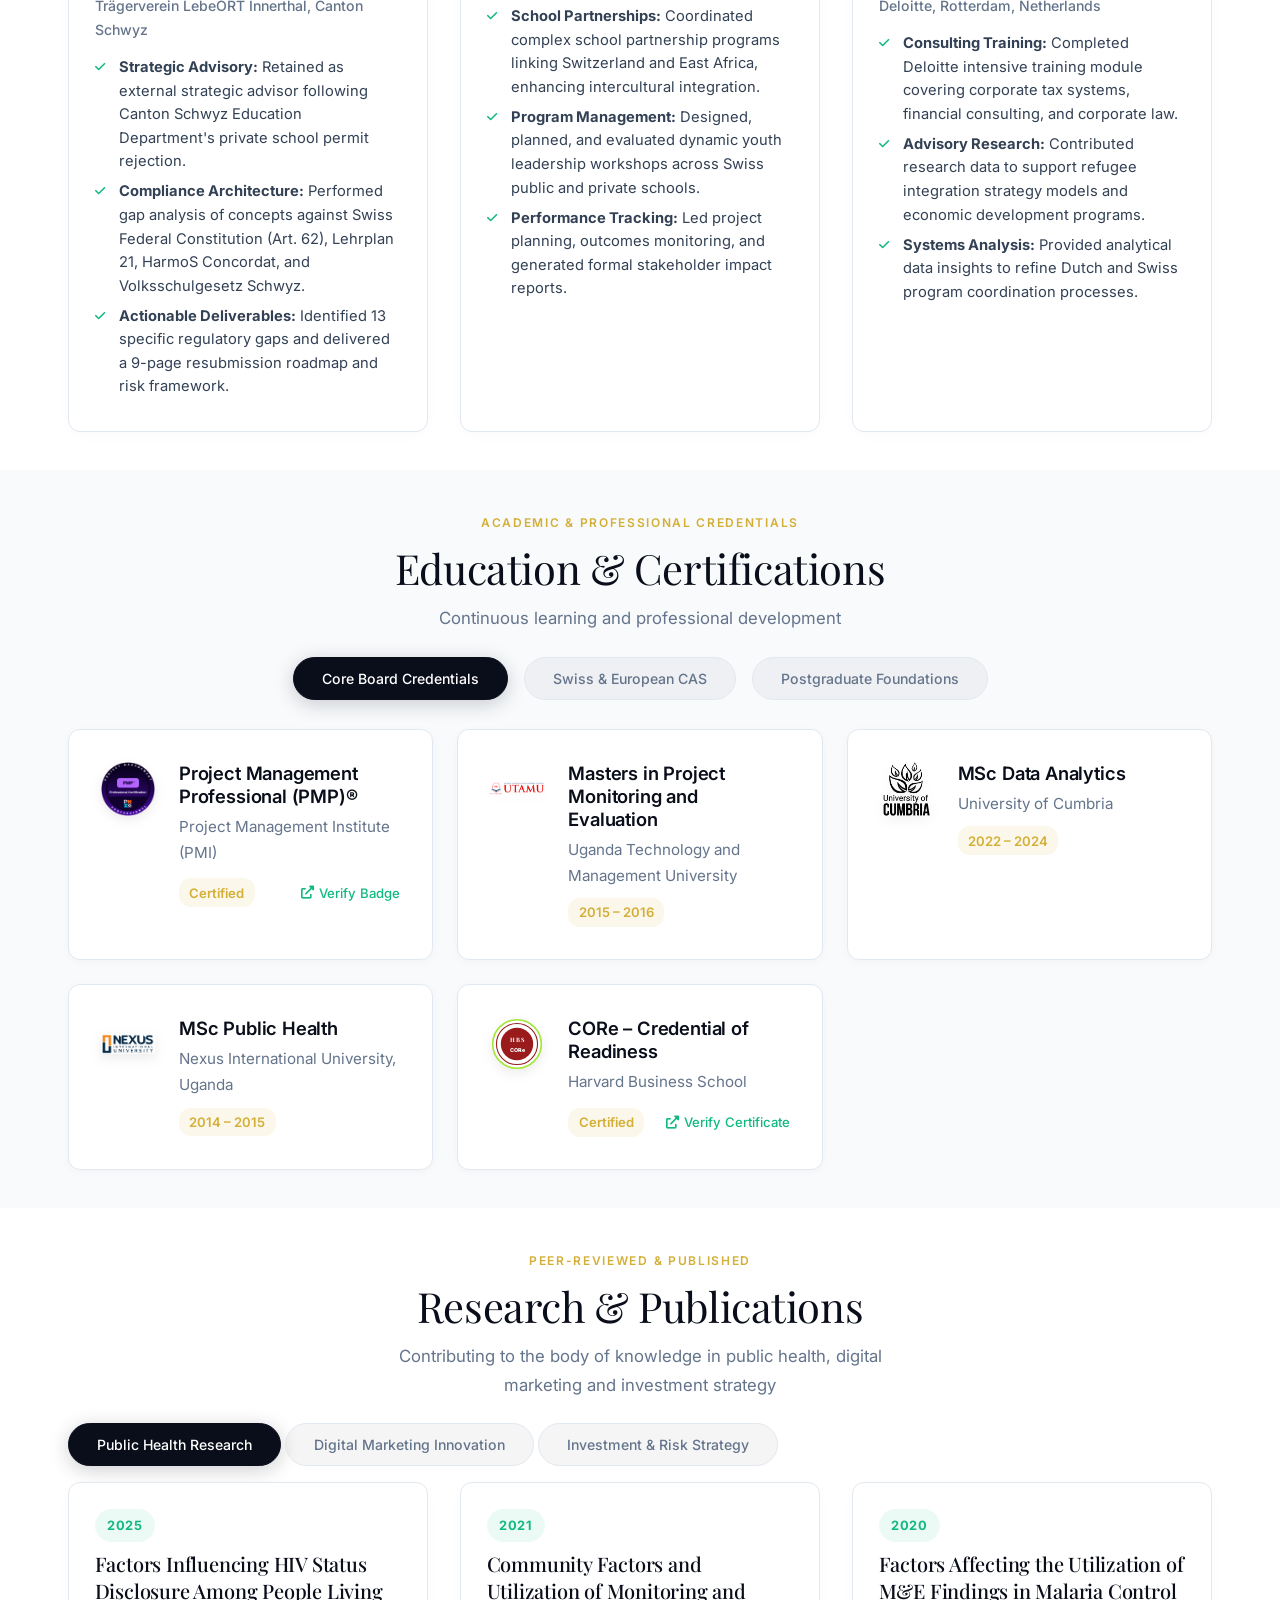
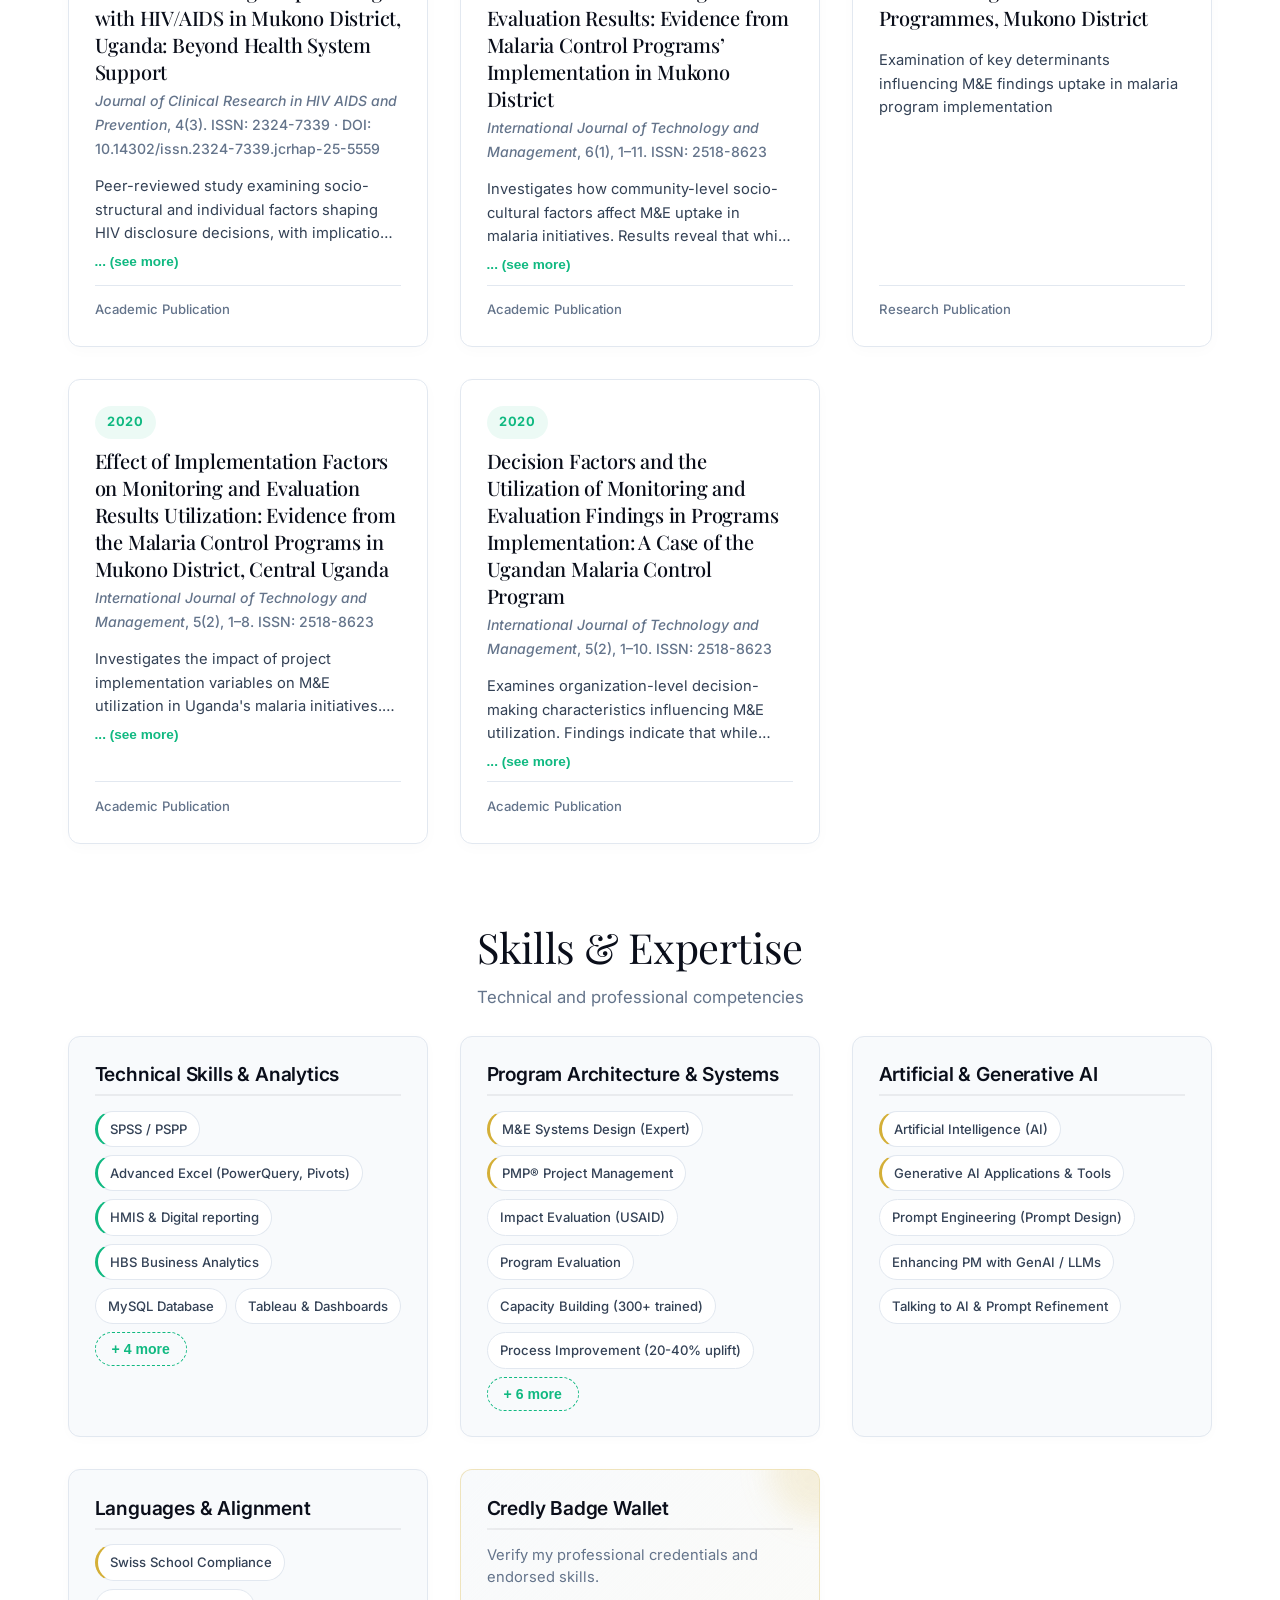
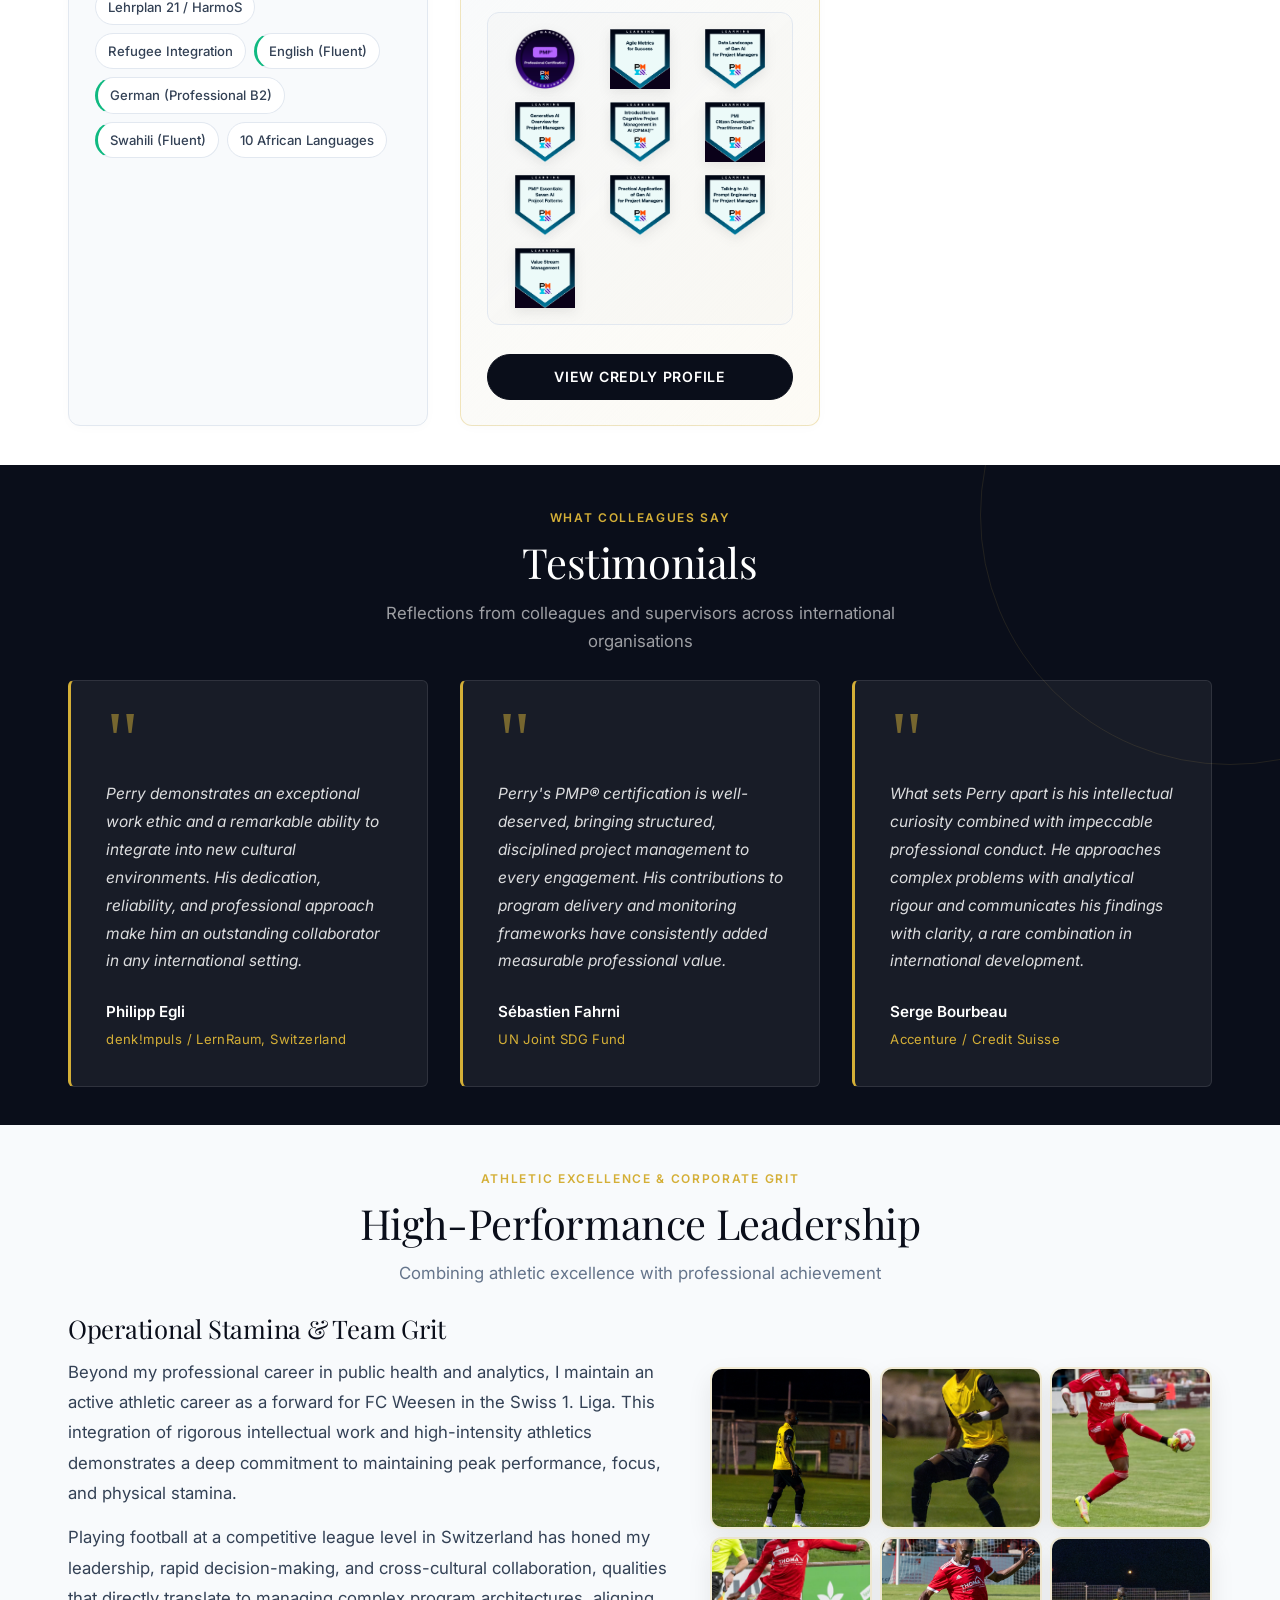
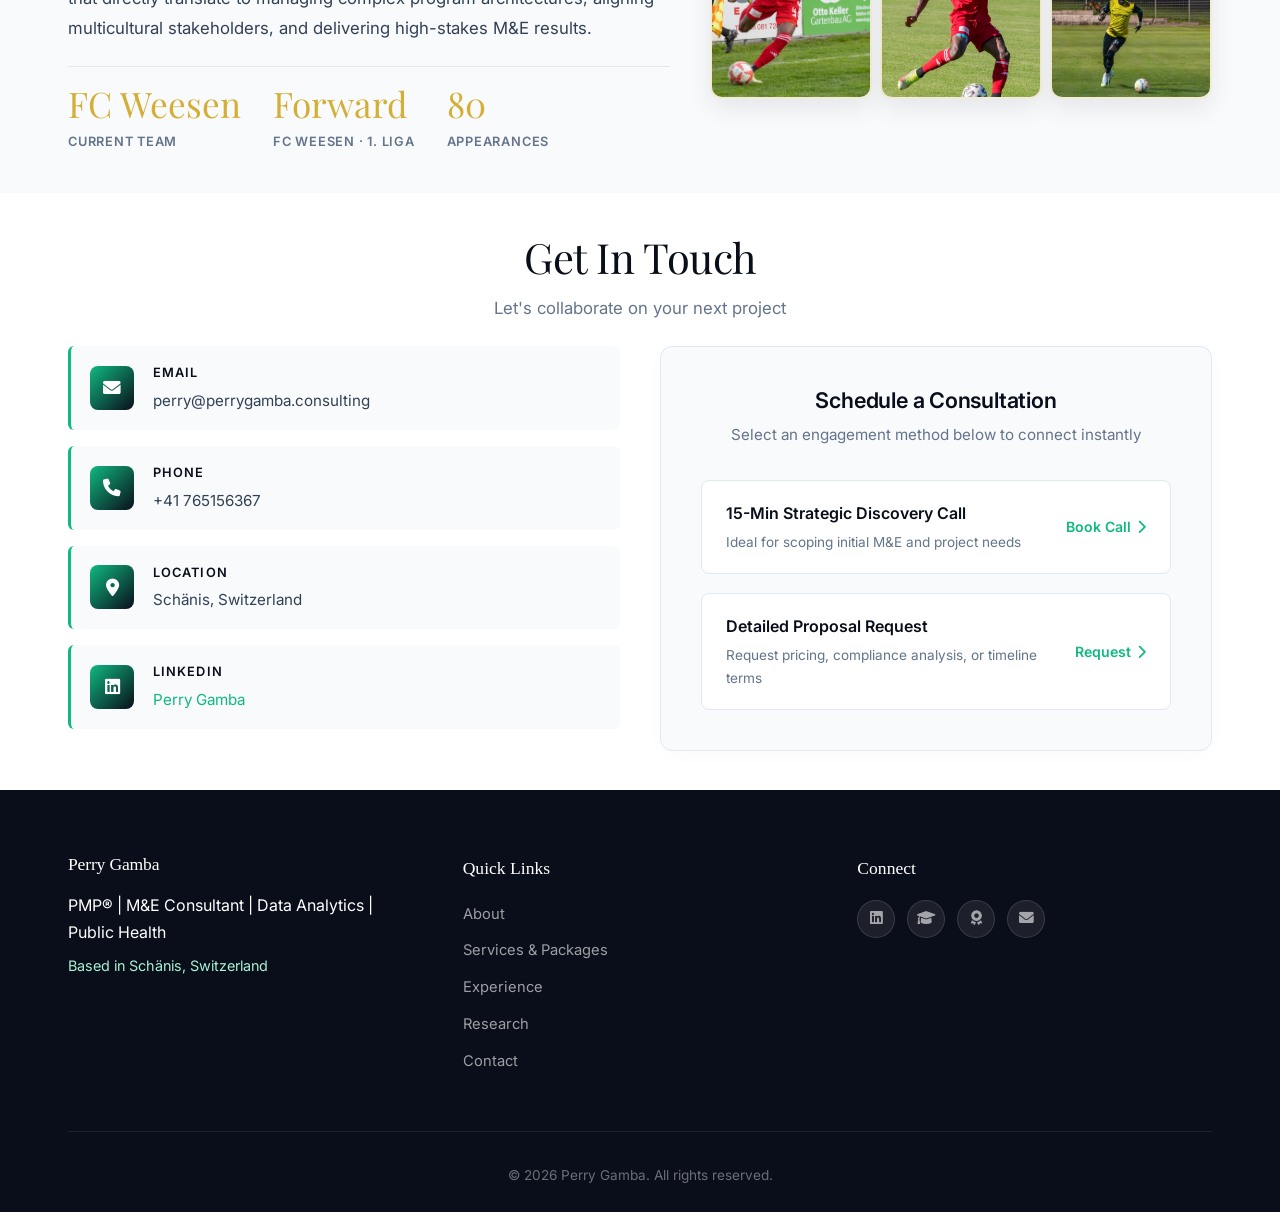
==== commit 18a837db: "Hide LernWeg content temporarily and update LinkedIn URL" ====
--- a/index.html
+++ b/index.html
@@ -46,7 +46,7 @@
           "addressCountry": "CH"
         },
         "sameAs": [
-          "https://www.linkedin.com/in/perry-gamba-05147668/",
+          "https://www.linkedin.com/in/perrygamba/",
           "https://independent.academia.edu/PerryGamba"
         ],
         "hasCredential": [
@@ -98,9 +98,11 @@
                 <li class="nav-item">
                     <a href="#experience" class="nav-link" data-key="nav.experience">Experience</a>
                 </li>
+                <!--
                 <li class="nav-item">
                     <a href="#lernweg" class="nav-link" data-key="nav.lernweg">LernWeg</a>
                 </li>
+                -->
                 <li class="nav-item">
                     <a href="#education" class="nav-link" data-key="nav.education">Education</a>
                 </li>
@@ -175,7 +177,7 @@
                     <a id="cv-download-btn" href="assets/Perry_Gamba_CV_EN.pdf" download="Perry_Gamba_CV_EN.pdf" class="btn btn-premium-link" target="_blank">
                         <i class="fas fa-file-download"></i> <span data-key="hero.cta.cv">Download CV (PDF)</span>
                     </a>
-                    <a href="https://www.linkedin.com/in/perry-gamba-05147668/" target="_blank" rel="noopener noreferrer" class="linkedin-icon-link">
+                    <a href="https://www.linkedin.com/in/perrygamba/" target="_blank" rel="noopener noreferrer" class="linkedin-icon-link">
                         <i class="fab fa-linkedin-in"></i>
                     </a>
                     <a href="https://www.credly.com/users/perry-gamba" target="_blank" rel="noopener noreferrer" class="credly-icon-link" title="Credly Portfolio">
@@ -641,6 +643,7 @@
     </section>
 
     <!-- LernWeg Initiative Section -->
+    <!--
     <section id="lernweg" class="lernweg-section">
         <div class="container">
             <div class="section-header">
@@ -699,6 +702,7 @@
             </div>
         </div>
     </section>
+    -->
 
     <!-- Education Section -->
     <section id="education" class="education">
@@ -1347,7 +1351,7 @@
                         <i class="fab fa-linkedin"></i>
                         <div>
                             <h4 data-key="contact.linkedin">LinkedIn</h4>
-                            <p><a href="https://www.linkedin.com/in/perry-gamba-05147668/" target="_blank">Perry Gamba</a></p>
+                            <p><a href="https://www.linkedin.com/in/perrygamba/" target="_blank">Perry Gamba</a></p>
                         </div>
                     </div>
                 </div>
@@ -1407,7 +1411,7 @@
                 <div class="footer-section">
                     <h4 data-key="footer.connect">Connect</h4>
                     <div class="social-links">
-                        <a href="https://www.linkedin.com/in/perry-gamba-05147668/" target="_blank" title="LinkedIn"><i class="fab fa-linkedin"></i></a>
+                        <a href="https://www.linkedin.com/in/perrygamba/" target="_blank" title="LinkedIn"><i class="fab fa-linkedin"></i></a>
                         <a href="https://independent.academia.edu/PerryGamba" target="_blank" title="Academia"><i class="fas fa-graduation-cap"></i></a>
                         <a href="https://www.credly.com/users/perry-gamba" target="_blank" title="Credly Portfolio"><i class="fas fa-award"></i></a>
                         <a href="mailto:perry@perrygamba.consulting" title="Email"><i class="fas fa-envelope"></i></a>
--- a/styles.css
+++ b/styles.css
@@ -480,7 +480,7 @@
     object-fit: cover;
     object-position: 35% 22%;
     border-radius: 10px;
-    transform: scale(1.12);
+    transform: scale(1.12) translateX(10%);
     transform-origin: center top;
 }
 
